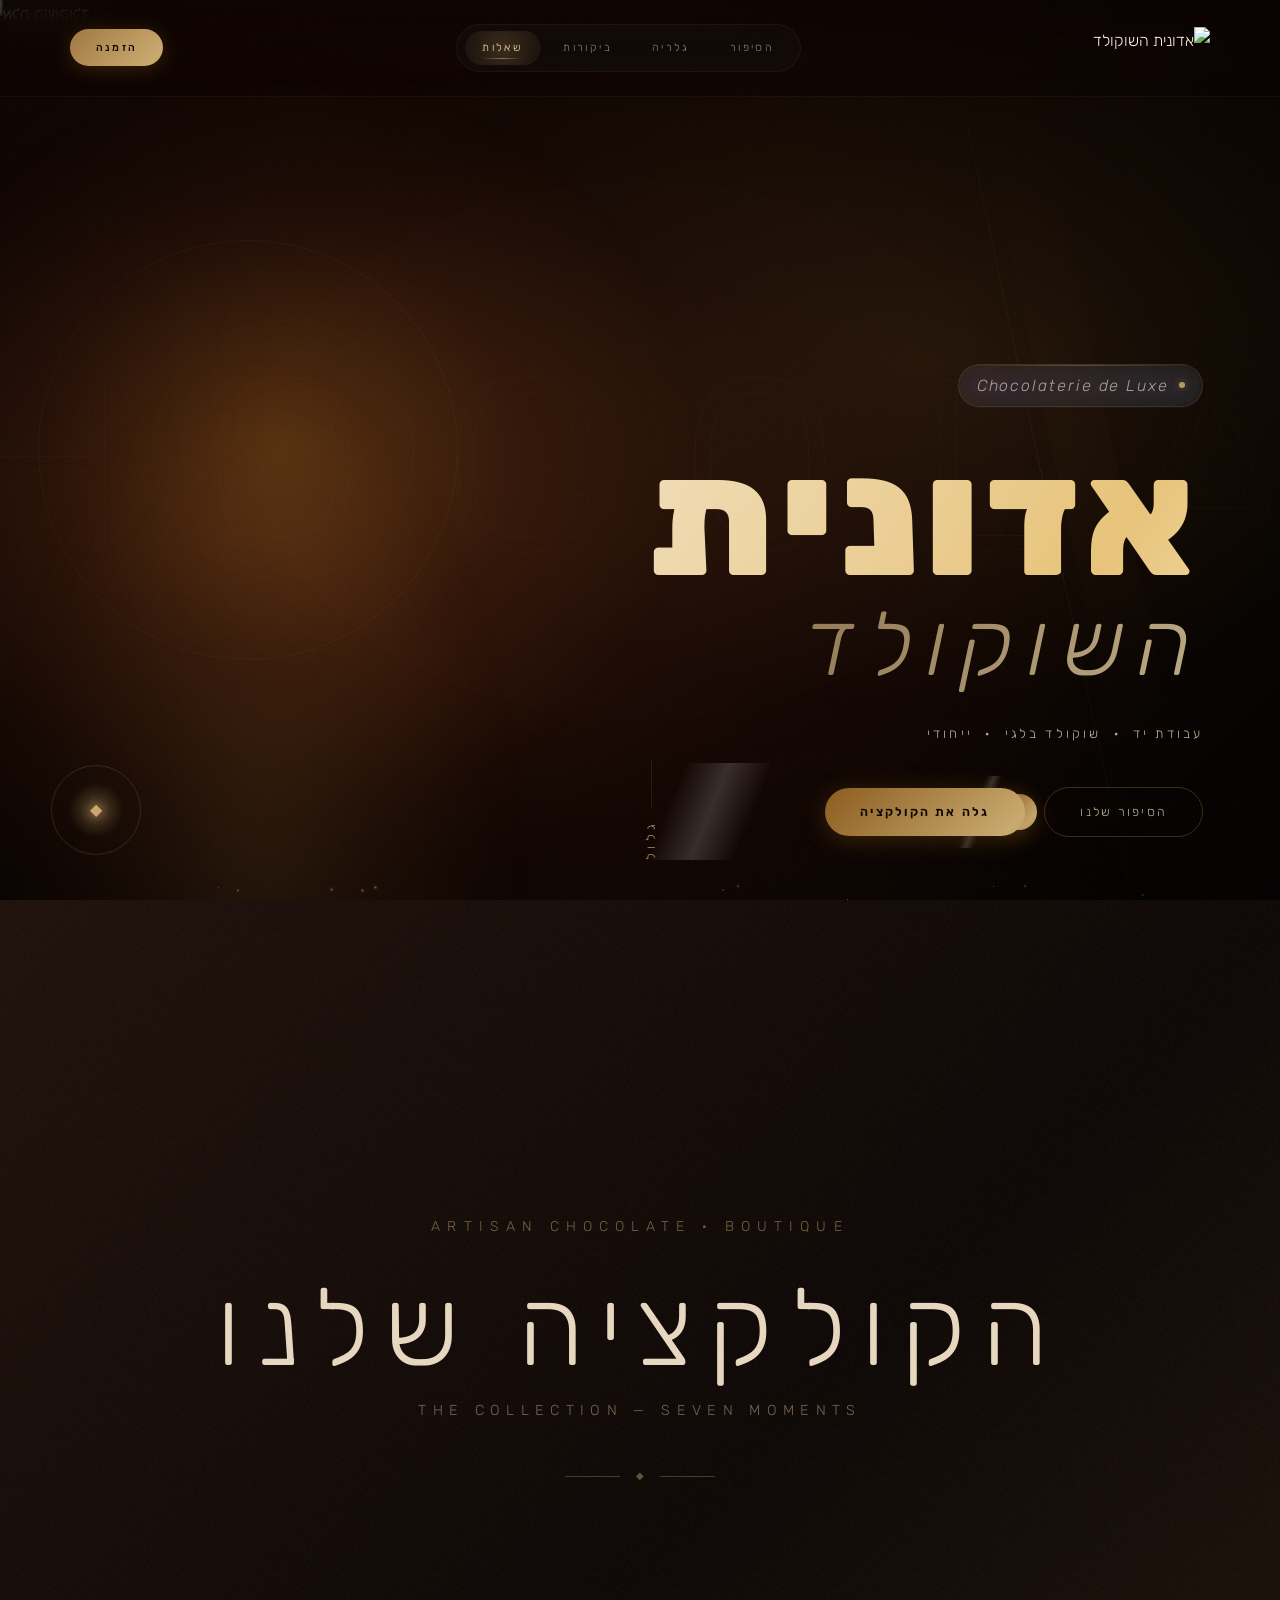
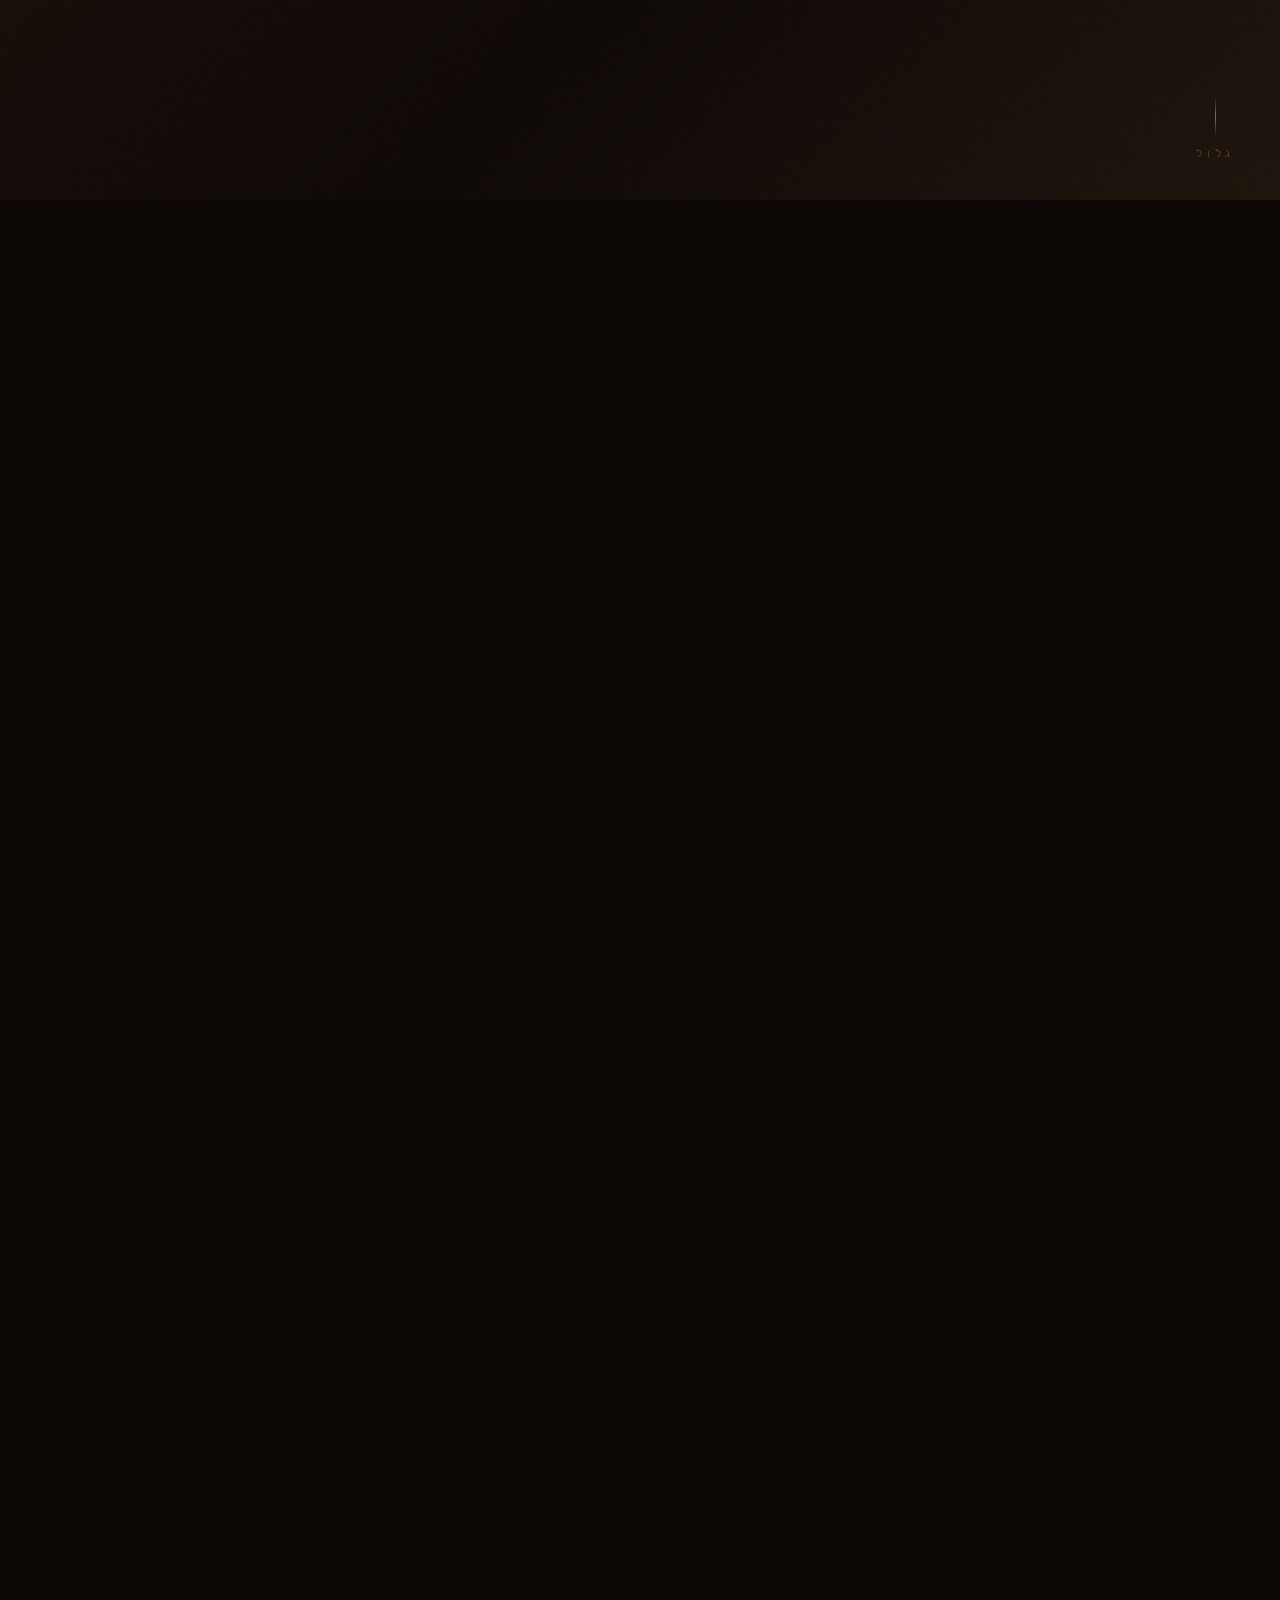
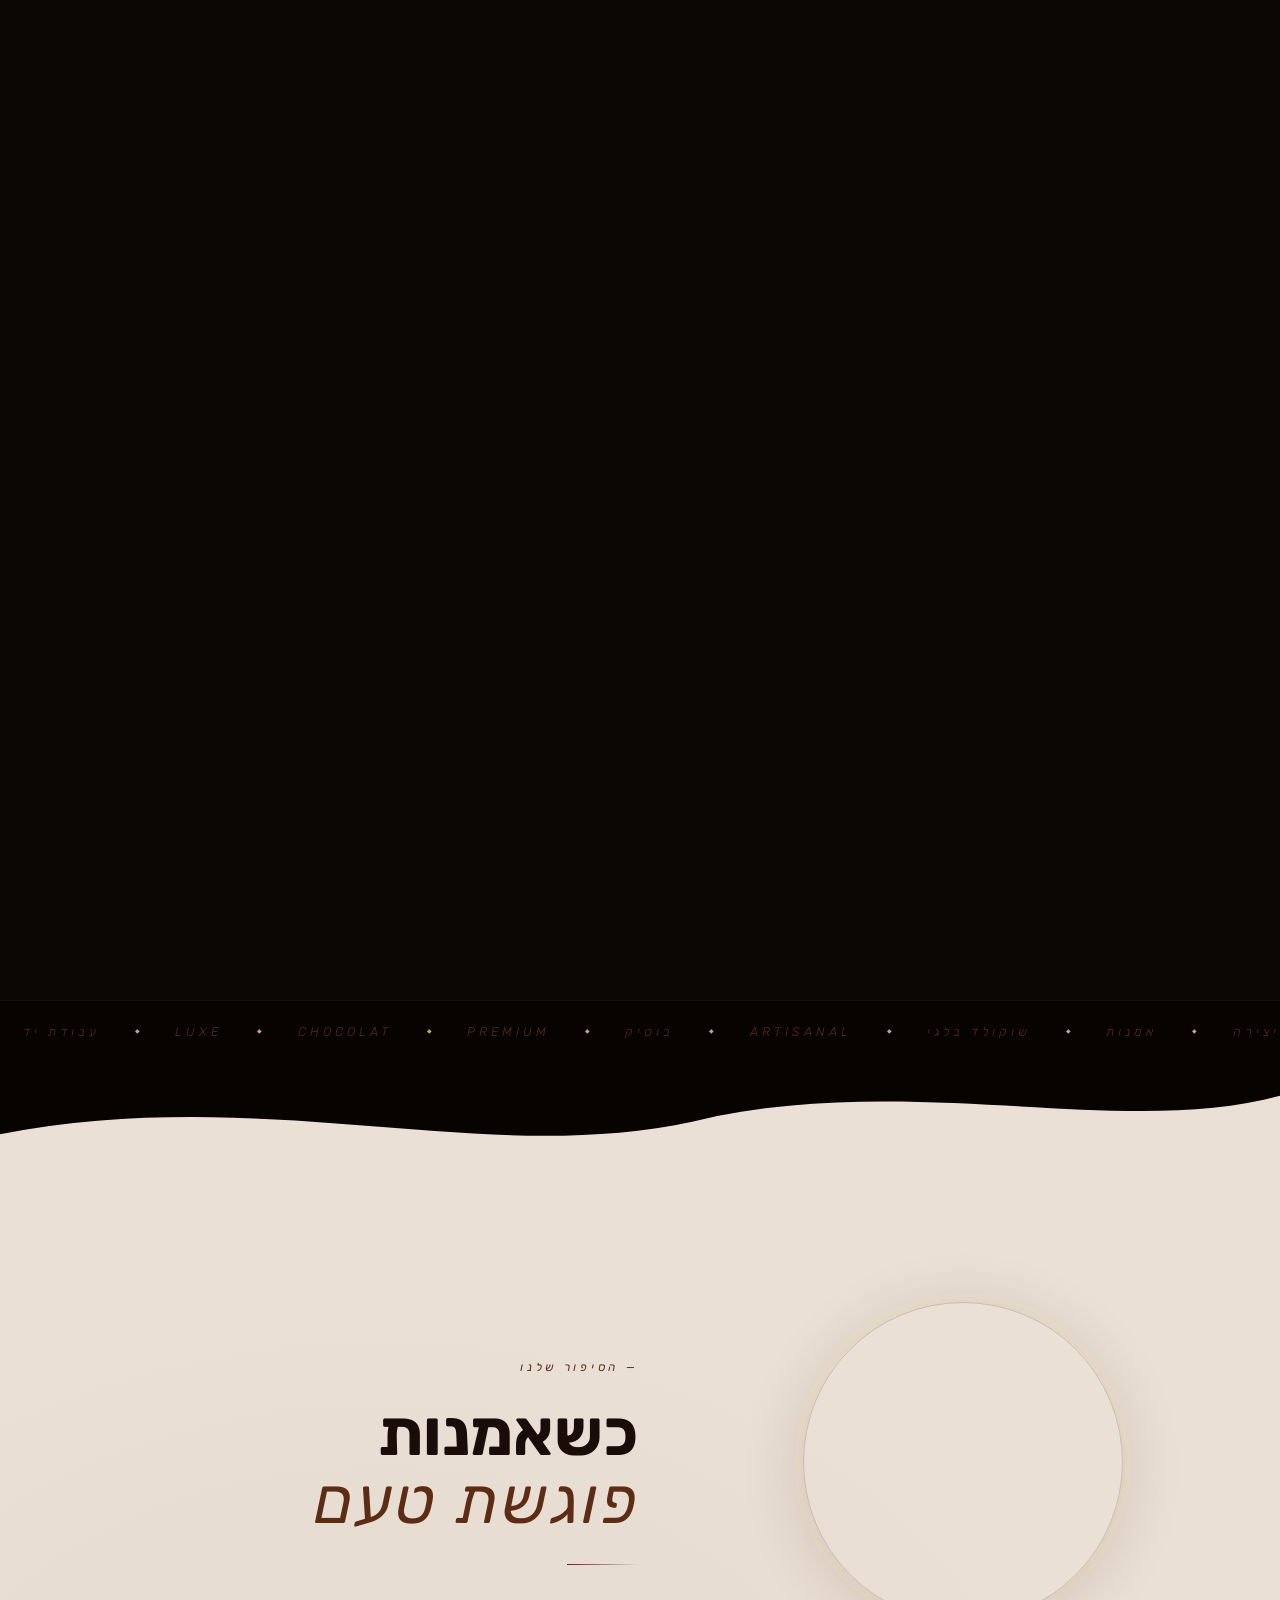
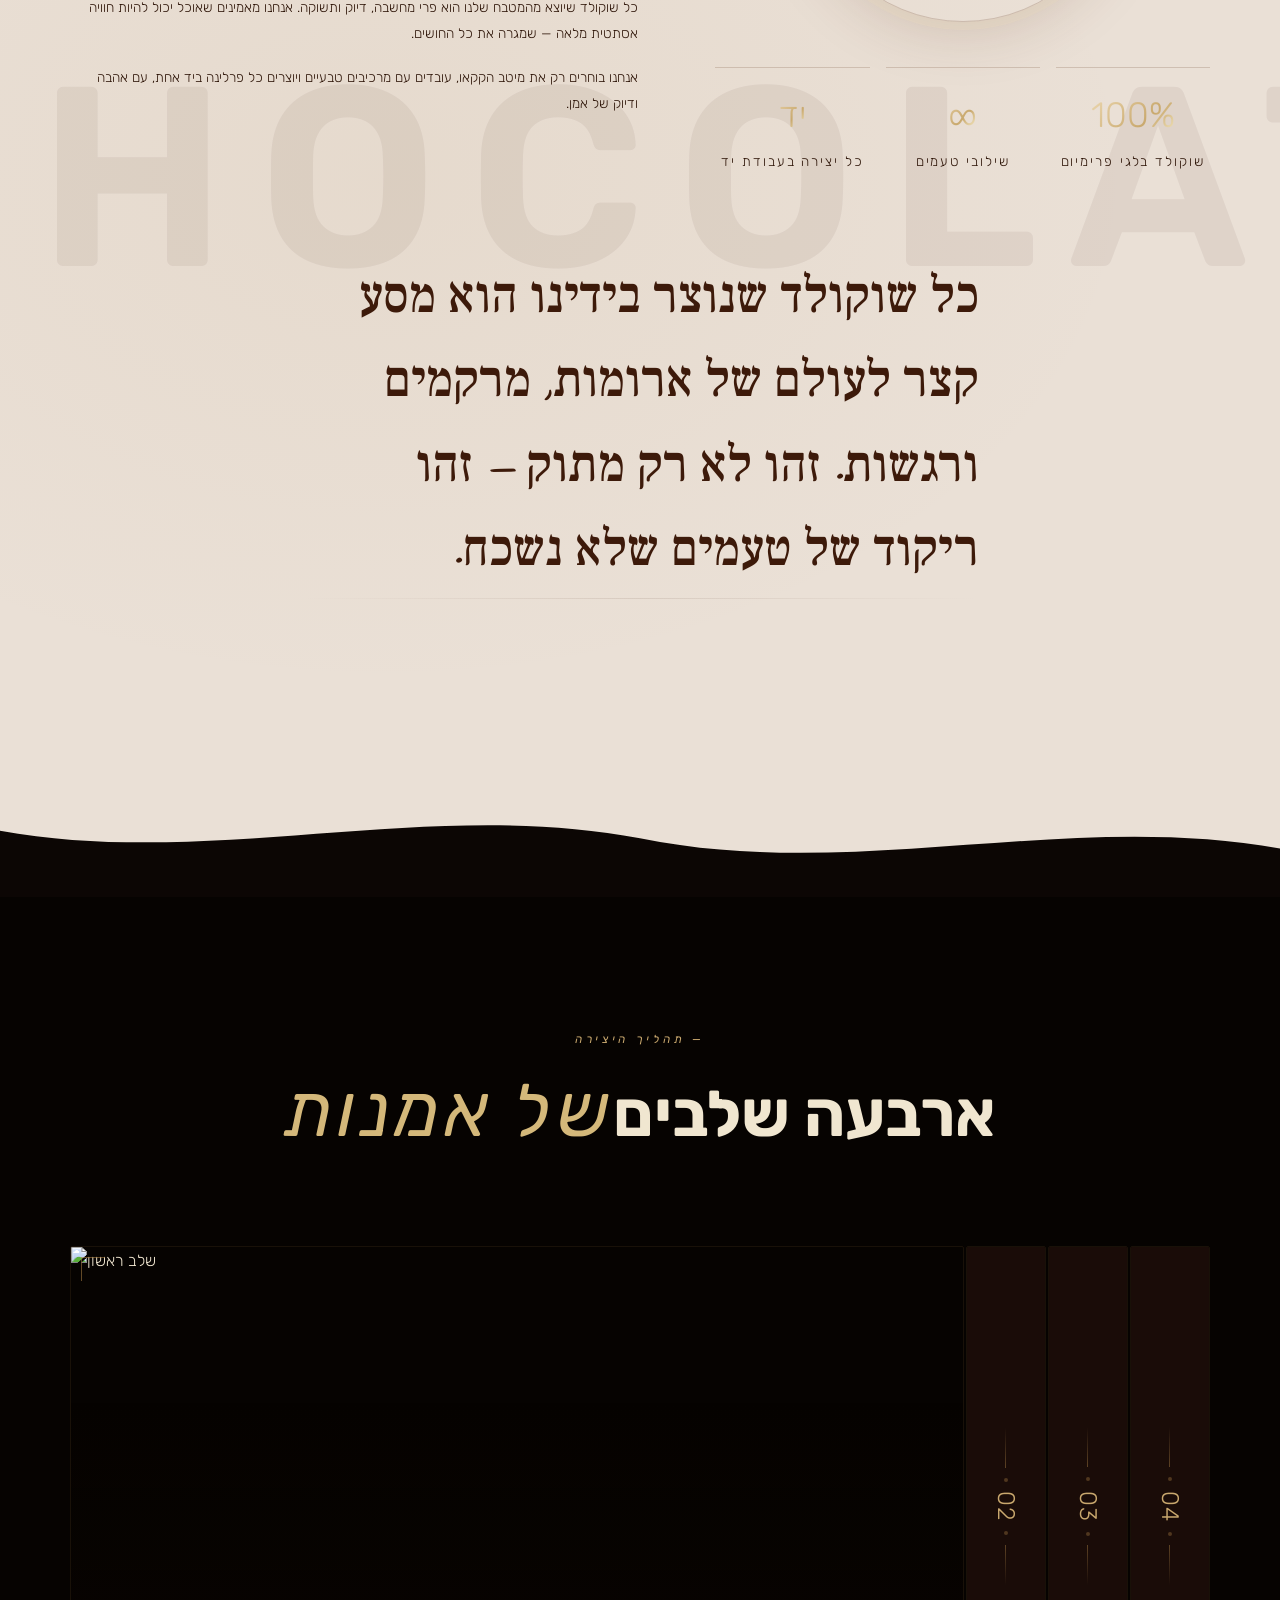
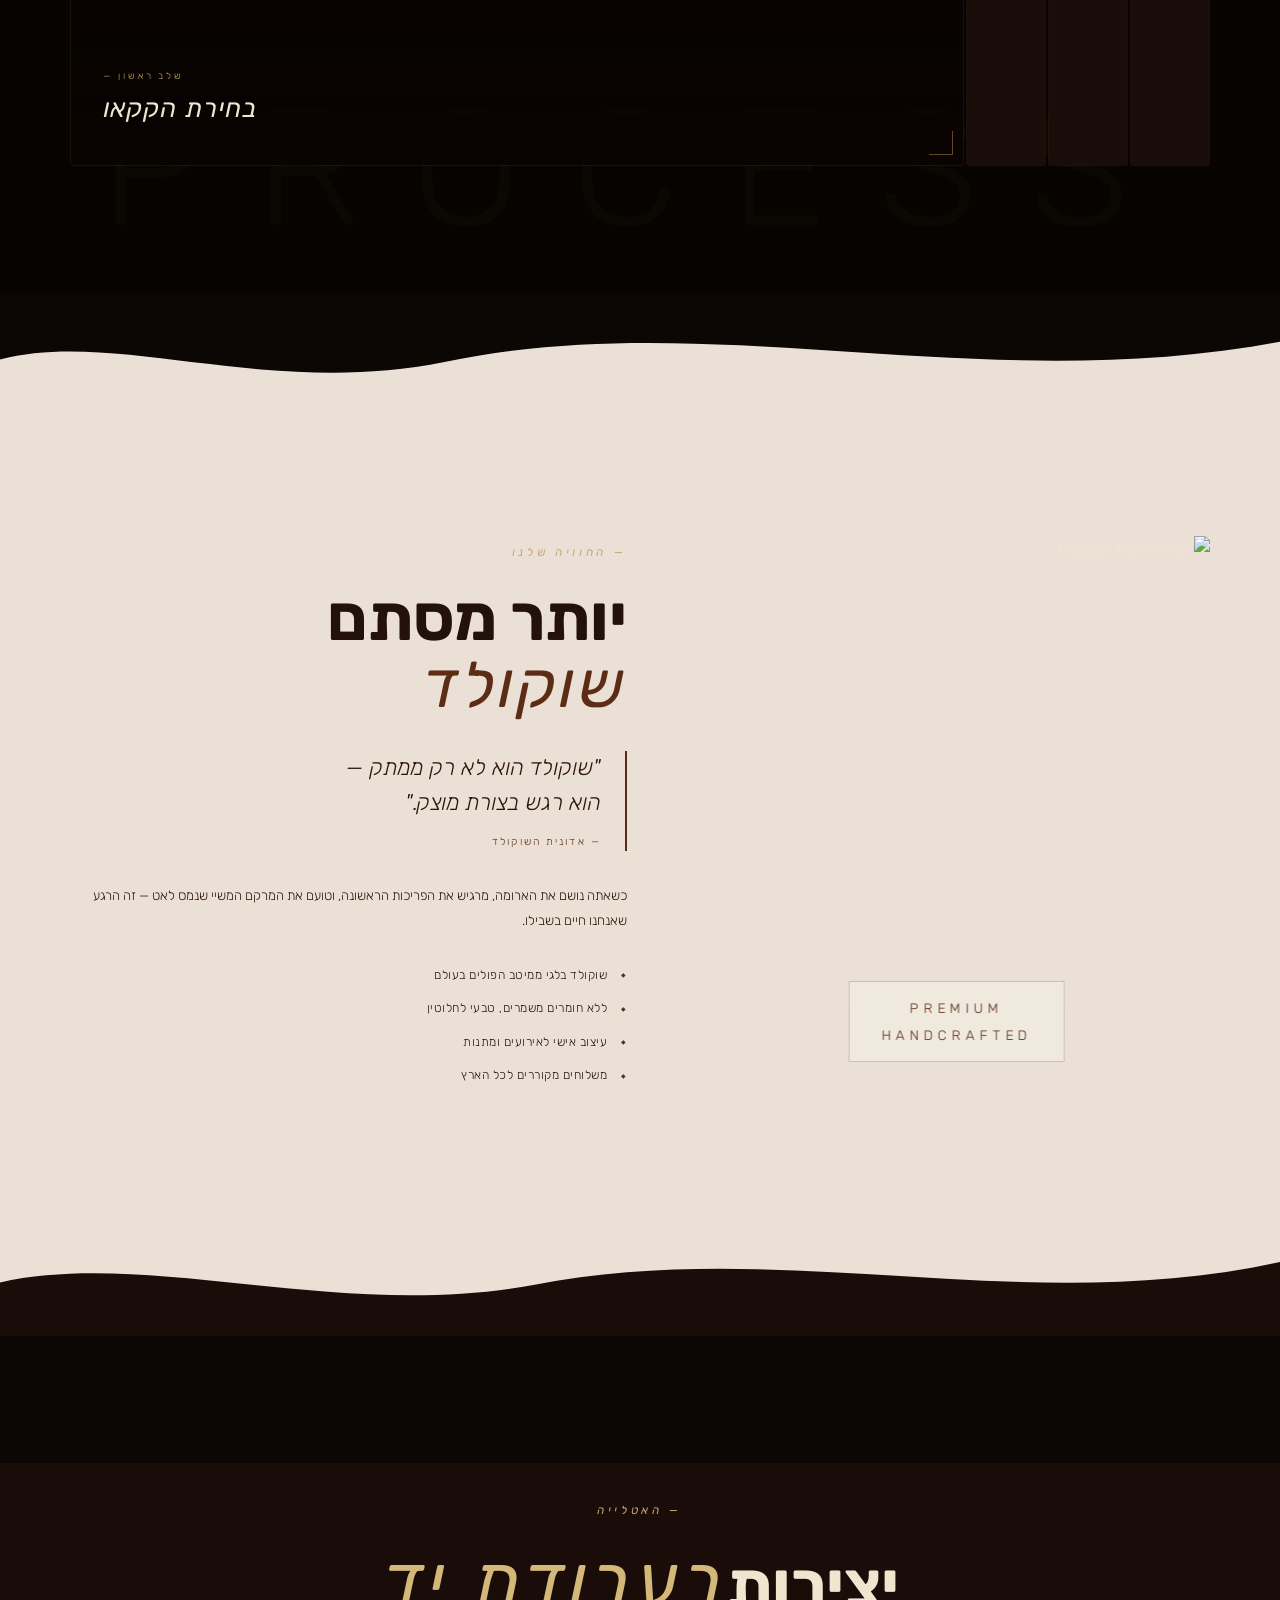
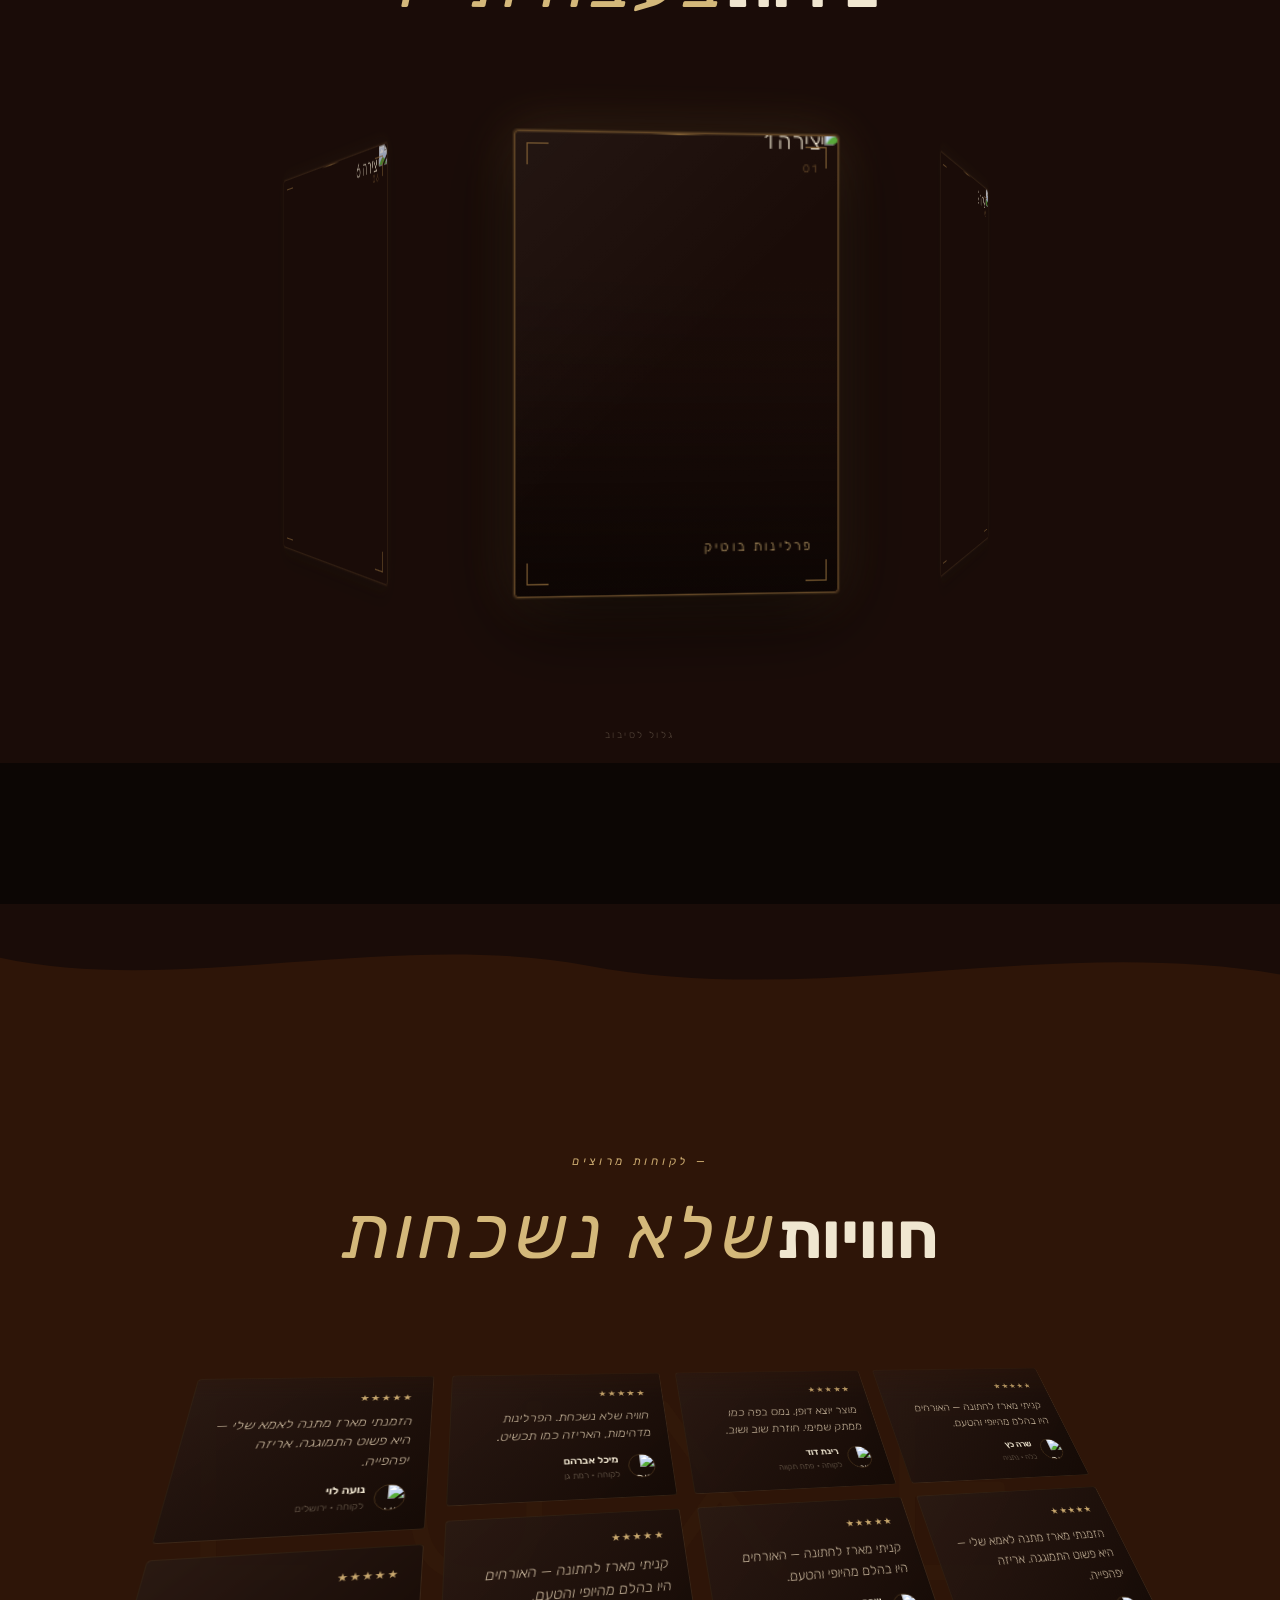
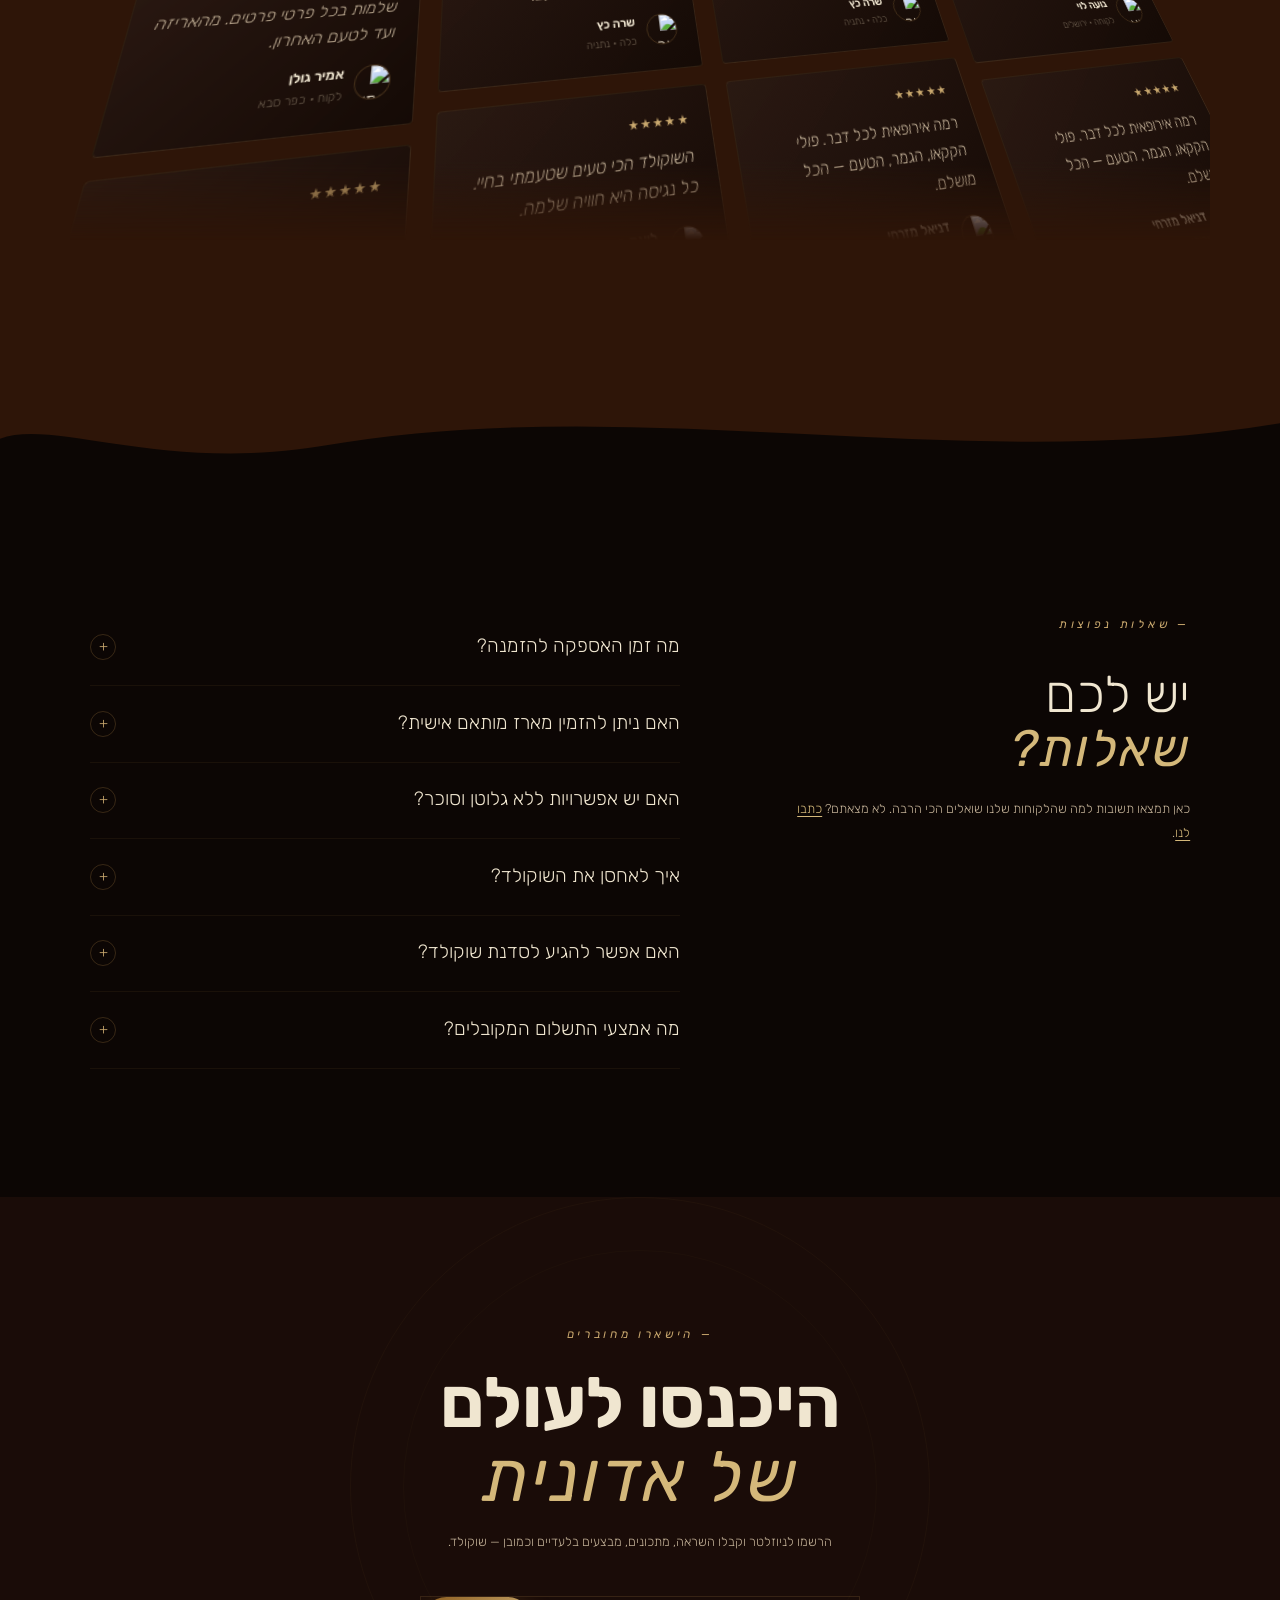
==== index.html @ b4566c06 "Add files via upload" ====
<!DOCTYPE html>
<html lang="he" dir="rtl">
<head>
  <meta charset="UTF-8" />
  <meta name="viewport" content="width=device-width, initial-scale=1.0" />
  <meta name="description" content="אדונית השוקולד — שוקולד בוטיק פרימיום. יצירות שוקולד אמנותיות בעבודת יד." />
  <title>אדונית השוקולד | Chocolaterie de Luxe</title>

  <link rel="preconnect" href="https://fonts.googleapis.com" />
  <link rel="preconnect" href="https://fonts.gstatic.com" crossorigin />
  <link href="https://fonts.googleapis.com/css2?family=Rubik:ital,wght@0,300;0,400;0,500;0,600;0,700;0,800;0,900;1,300;1,400;1,500;1,600;1,700&family=Cormorant+Garamond:ital,wght@0,300;0,400;0,500;0,600;1,300;1,400;1,500;1,600&family=Caveat:wght@400;500;600;700&family=Frank+Ruhl+Libre:wght@300;400;500;700;900&family=Gveret+Levin+AlefAlefAlef&display=swap" rel="stylesheet" />

  <link rel="stylesheet" href="style.css" />
  <style>
    /* ── BEAMS CANVAS ── */
    #beamsCanvas {
      position: absolute; inset: 0; width: 100%; height: 100%;
      pointer-events: none; z-index: 0;
    }

    /* ── INTERACTIVE SELECTOR ── */
    .selector-section {
      background: var(--choc);
      padding: var(--pad-v) 0;
      overflow: hidden;
      position: relative;
    }
    .selector-section::before {
      content: 'COLLECTION';
      position: absolute; top: 50%; left: 50%;
      transform: translate(-50%,-50%);
      font-size: clamp(5rem,12vw,10rem);
      font-family: var(--serif);
      letter-spacing: .25em;
      color: rgba(160,120,64,.04);
      pointer-events: none; white-space: nowrap;
      z-index: 0;
    }
    .selector-header {
      text-align: center;
      margin-bottom: 3rem;
      position: relative; z-index: 1;
    }
    .selector-options {
      display: flex;
      width: 100%;
      max-width: 1200px;
      height: 520px;
      margin: 0 auto;
      overflow: hidden;
      position: relative; z-index: 1;
      border-radius: 2px;
    }
    .sel-option {
      position: relative;
      overflow: hidden;
      cursor: pointer;
      flex: 1 1 0%;
      transition: flex 0.8s cubic-bezier(0.76,0,0.24,1),
                  box-shadow 0.6s ease;
      border: 1px solid rgba(160,120,64,.12);
    }
    .sel-option.active { flex: 5 1 0%; }
    .sel-option-bg {
      position: absolute; inset: -5%;
      background-size: cover;
      background-position: center;
      transition: transform 0.8s cubic-bezier(0.76,0,0.24,1);
    }
    .sel-option:hover .sel-option-bg,
    .sel-option.active .sel-option-bg {
      transform: scale(1.06);
    }
    .sel-gradient {
      position: absolute; inset: 0;
      background: linear-gradient(to top,
        rgba(10,4,2,.95) 0%,
        rgba(10,4,2,.5) 40%,
        transparent 70%);
      transition: opacity 0.6s;
    }
    .sel-label {
      position: absolute; bottom: 0; left: 0; right: 0;
      padding: 1.5rem;
      z-index: 2;
    }
    .sel-num {
      font-size: .65rem;
      letter-spacing: .2em;
      color: var(--gold);
      font-family: var(--serif);
      margin-bottom: .4rem;
      display: block;
    }
    .sel-title {
      font-size: clamp(.9rem,2vw,1.3rem);
      font-family: 'Rubik', sans-serif;
      font-weight: 700;
      color: var(--cream);
      line-height: 1.2;
      transform: translateY(8px);
      opacity: 0;
      transition: transform 0.6s var(--ease-out), opacity 0.6s;
    }
    .sel-option.active .sel-title {
      transform: translateY(0);
      opacity: 1;
    }
    .sel-desc {
      font-size: .78rem;
      color: var(--stone);
      margin-top: .4rem;
      max-width: 280px;
      line-height: 1.5;
      transform: translateY(12px);
      opacity: 0;
      transition: transform 0.6s .1s var(--ease-out), opacity 0.6s .1s;
    }
    .sel-option.active .sel-desc {
      transform: translateY(0);
      opacity: 1;
    }
    .sel-icon {
      width: 36px; height: 36px;
      border-radius: 50%;
      background: rgba(160,120,64,.15);
      border: 1px solid rgba(160,120,64,.4);
      display: flex; align-items: center; justify-content: center;
      margin-bottom: .8rem;
      color: var(--gold);
      font-size: 1rem;
    }

    /* ── GLOW CARDS (spotlight) ── */
    [data-glow-card] {
      position: relative;
      overflow: hidden;
    }
    [data-glow-card]::before {
      content: '';
      position: absolute;
      width: 300px; height: 300px;
      background: radial-gradient(circle, rgba(160,120,64,.18) 0%, transparent 70%);
      border-radius: 50%;
      pointer-events: none;
      transform: translate(-50%,-50%);
      left: var(--gx, -999px);
      top: var(--gy, -999px);
      transition: opacity .3s;
      z-index: 0;
    }

    /* ── MAGIC TEXT — כתב יד ── */
    .magic-text-wrap {
      padding: 4rem var(--pad-h);
      max-width: 820px;
      margin: 0 auto;
      position: relative;
    }
    /* Ruled line underneath — like a notepad */
    .magic-text-wrap::before {
      content: '';
      position: absolute;
      bottom: 3.5rem; left: var(--pad-h); right: var(--pad-h);
      height: 1px;
      background: linear-gradient(to right, transparent, rgba(61,26,10,0.1), transparent);
    }
    .magic-text {
      font-size: clamp(1.9rem, 4.5vw, 3.2rem);
      font-family: 'Caveat', 'Frank Ruhl Libre', cursive;
      font-weight: 500;
      line-height: 1.65;
      color: #3d1a0a;
      direction: rtl;
      display: block;
      position: relative;
    }
    .magic-char {
      display: inline;
      opacity: 0;
      transform-origin: bottom center;
      animation: none;
    }
    .magic-char.written {
      opacity: 1;
    }
    /* The writing pen cursor */
    .magic-pen {
      display: inline-block;
      width: 2px;
      height: 1em;
      background: linear-gradient(to bottom, #8B4513, #c47a2a);
      border-radius: 0 0 2px 2px;
      vertical-align: bottom;
      margin-right: 1px;
      position: relative;
      opacity: 0;
      box-shadow: 0 2px 8px rgba(139,69,19,0.4);
      transition: opacity 0.15s ease;
    }
    .magic-pen.active {
      opacity: 1;
      animation: penPulse 0.6s ease-in-out infinite alternate;
    }
    @keyframes penPulse {
      from { box-shadow: 0 2px 8px rgba(139,69,19,0.4); height: 1em; }
      to   { box-shadow: 0 2px 16px rgba(201,120,42,0.7); height: 1.05em; }
    }
    /* Ink drop effect on each char as it appears */
    @keyframes inkDrop {
      0%   { opacity: 0; transform: scale(0.6) rotate(-2deg); filter: blur(1px); }
      60%  { opacity: 1; transform: scale(1.04) rotate(0.5deg); filter: blur(0px); }
      100% { opacity: 1; transform: scale(1) rotate(0deg); filter: blur(0px); }
    }

    /* ── PHOTO SHOWCASE ── */
    .photos-section {
      padding: var(--pad-v) 0;
      background: var(--dark);
      position: relative;
      overflow: hidden;
    }
    .photos-section::before {
      content: 'ARTISAN';
      position: absolute; bottom: -2rem; right: -2rem;
      font-size: clamp(6rem,15vw,14rem);
      font-family: var(--serif);
      letter-spacing: .2em;
      color: rgba(160,120,64,.03);
      pointer-events: none;
      line-height: 1;
    }
    .photos-header {
      margin-bottom: 3rem;
    }
    .photos-grid {
      display: grid;
      grid-template-columns: repeat(12, 1fr);
      grid-template-rows: auto;
      gap: 10px;
      padding: 0 var(--pad-h);
    }
    .photo-item {
      overflow: hidden;
      position: relative;
      border-radius: 2px;
    }
    .photo-item img {
      width: 100%; height: 100%;
      object-fit: cover;
      display: block;
      transition: transform .8s cubic-bezier(0.76,0,0.24,1);
    }
    .photo-item:hover img { transform: scale(1.06); }
    .photo-item .photo-overlay {
      position: absolute; inset: 0;
      background: linear-gradient(to top, rgba(10,4,2,.7) 0%, transparent 60%);
      opacity: 0;
      transition: opacity .4s;
      display: flex; align-items: flex-end;
      padding: 1rem 1.2rem;
    }
    .photo-item:hover .photo-overlay { opacity: 1; }
    .photo-overlay span {
      font-size: .7rem;
      letter-spacing: .15em;
      color: var(--gold-pale);
      font-family: var(--serif);
      text-transform: uppercase;
    }
    /* Grid layout — 8 photos */
    .pi-1 { grid-column: 1/5; grid-row: 1/3; aspect-ratio: 3/4; }
    .pi-2 { grid-column: 5/9; grid-row: 1/2; aspect-ratio: 4/3; }
    .pi-3 { grid-column: 9/13; grid-row: 1/3; aspect-ratio: 4/5; }
    .pi-4 { grid-column: 5/9; grid-row: 2/3; aspect-ratio: 4/3; }
    .pi-5 { grid-column: 1/4; grid-row: 3/4; aspect-ratio: 1/1; }
    .pi-6 { grid-column: 4/8; grid-row: 3/4; aspect-ratio: 4/3; }
    .pi-7 { grid-column: 8/10; grid-row: 3/4; aspect-ratio: 4/5; }
    .pi-8 { grid-column: 10/13; grid-row: 3/4; aspect-ratio: 4/3; }

    /* ── 3D MARQUEE REVIEWS ── */
    .reviews-3d-section {
      background: var(--ink);
      padding: var(--pad-v) var(--pad-h);
      overflow: hidden;
      position: relative;
    }
    .reviews-3d-section::before {
      content: 'LUXE';
      position: absolute; inset: 0;
      display: flex; align-items: center; justify-content: center;
      font-size: clamp(8rem,20vw,18rem);
      font-family: var(--serif);
      color: rgba(160,120,64,.03);
      letter-spacing: .3em;
      pointer-events: none;
    }
    .reviews-3d-inner {
      position: relative; z-index: 1;
    }
    .marquee-3d-stage {
      perspective: 400px;
      overflow: hidden;
      height: 520px;
      mask-image: linear-gradient(to bottom, transparent 0%, black 15%, black 85%, transparent 100%);
      -webkit-mask-image: linear-gradient(to bottom, transparent 0%, black 15%, black 85%, transparent 100%);
      position: relative;
    }
    .marquee-3d-transform {
      display: flex;
      gap: 1.2rem;
      transform: rotateX(18deg) rotateY(5deg) rotateZ(-6deg);
      transform-origin: center center;
      height: 100%;
      align-items: flex-start;
    }
    .marquee-col {
      display: flex;
      flex-direction: column;
      gap: 1rem;
      flex-shrink: 0;
      width: 240px;
    }
    .marquee-col-inner {
      display: flex;
      flex-direction: column;
      gap: 1rem;
      animation: marqueeUp 30s linear infinite;
    }
    .marquee-col:nth-child(2) .marquee-col-inner {
      animation-direction: reverse;
      animation-duration: 35s;
    }
    .marquee-col:nth-child(3) .marquee-col-inner {
      animation-duration: 28s;
    }
    .marquee-col:nth-child(4) .marquee-col-inner {
      animation-direction: reverse;
      animation-duration: 32s;
    }
    @keyframes marqueeUp {
      from { transform: translateY(0); }
      to   { transform: translateY(-50%); }
    }
    .review-mini-card {
      background: linear-gradient(135deg, rgba(42,26,20,.9), rgba(20,10,6,.95));
      border: 1px solid rgba(160,120,64,.15);
      border-radius: 4px;
      padding: 1.2rem;
      flex-shrink: 0;
      backdrop-filter: blur(8px);
    }
    .rmc-stars { color: var(--gold); font-size: .7rem; margin-bottom: .6rem; letter-spacing: .1em; }
    .rmc-text {
      font-size: .78rem;
      color: var(--stone);
      line-height: 1.55;
      margin-bottom: .8rem;
      font-family: var(--sans);
    }
    .rmc-author {
      display: flex; align-items: center; gap: .6rem;
    }
    .rmc-avatar {
      width: 30px; height: 30px;
      border-radius: 50%;
      object-fit: cover;
      border: 1px solid rgba(160,120,64,.3);
    }
    .rmc-name {
      font-size: .72rem;
      color: var(--cream);
      font-family: var(--sans);
      font-weight: 600;
      display: block;
    }
    .rmc-role {
      font-size: .62rem;
      color: rgba(196,178,152,.5);
      display: block;
    }

    /* ── LUXURY ORNAMENTAL DIVIDERS ── */
    .grad-divider {
      display: flex;
      align-items: center;
      justify-content: center;
      padding: 2.5rem var(--pad-h);
      position: relative;
      overflow: hidden;
    }
    .grad-divider::before,
    .grad-divider::after {
      content: '';
      flex: 1;
      height: 1px;
      background: linear-gradient(to right, transparent, rgba(160,120,64,.25));
    }
    .grad-divider::after {
      background: linear-gradient(to left, transparent, rgba(160,120,64,.25));
    }
    .grad-divider-inner {
      display: flex;
      align-items: center;
      gap: 1rem;
      padding: 0 1.5rem;
      position: relative;
    }
    .grad-divider-inner::before,
    .grad-divider-inner::after {
      content: '';
      width: 24px;
      height: 1px;
      background: rgba(160,120,64,.4);
    }
    .grad-divider-gem {
      width: 7px;
      height: 7px;
      background: var(--gold);
      transform: rotate(45deg);
      opacity: .6;
      position: relative;
    }
    .grad-divider-gem::before,
    .grad-divider-gem::after {
      content: '';
      position: absolute;
      width: 3px;
      height: 3px;
      background: rgba(160,120,64,.3);
      transform: rotate(0deg);
      top: 50%; left: 50%;
      margin: -1.5px;
    }
    .grad-divider-gem::before { transform: translate(-12px,-50%) rotate(45deg); }
    .grad-divider-gem::after  { transform: translate(8px,-50%) rotate(45deg); }

    /* ── 3D CIRCULAR GALLERY ── */
    .circ-gallery-section {
      background: var(--choc);
      position: relative;
      z-index: 1;
      /* NO overflow:hidden — it clips 3D cards */
    }
    .circ-gallery-section::before {
      content: 'ATELIER';
      position: absolute; top: 50%; left: 50%;
      transform: translate(-50%,-50%);
      font-size: clamp(6rem,14vw,12rem);
      font-family: var(--serif);
      letter-spacing: .3em;
      color: rgba(160,120,64,.04);
      pointer-events: none;
      white-space: nowrap;
      z-index: 0;
    }
    .circ-gallery-sticky {
      position: sticky;
      top: 0;
      height: 100vh;
      background: var(--choc);
      display: flex;
      flex-direction: column;
      align-items: center;
      justify-content: center;
      /* NO overflow:hidden — it clips 3D cards */
    }
    .circ-gallery-header {
      text-align: center;
      position: relative;
      z-index: 10;
      margin-bottom: 0;
      pointer-events: none;
    }
    .circ-gallery-header .section-label {
      justify-content: center;
    }
    .circ-stage-wrap {
      width: 100%;
      flex: 1;
      display: flex;
      align-items: center;
      justify-content: center;
      position: relative;
    }
    /* Perspective lives on this wrapper — NOT on the element with transform-style */
    .circ-stage {
      width: 100%;
      height: 480px;
      position: relative;
      perspective: 1200px;
      perspective-origin: 50% 50%;
    }
    /* Rotor is the 3D space — it must NOT have overflow:hidden or filter */
    .circ-rotor {
      position: absolute;
      inset: 0;
      transform-style: preserve-3d;
      will-change: transform;
    }
    /* Cards: no overflow:hidden (breaks 3D), no transform-style needed */
    .circ-card {
      position: absolute;
      width: 240px;
      height: 340px;
      left: 50%;
      top: 50%;
      margin-left: -120px;
      margin-top: -170px;
      border-radius: 3px;
      cursor: pointer;
      backface-visibility: hidden;
      /* box-shadow only, transitions only on box-shadow */
      box-shadow: 0 8px 40px rgba(0,0,0,.5);
      transition: box-shadow .4s ease;
    }
    .circ-card.front {
      box-shadow: 0 16px 60px rgba(0,0,0,.75), 0 0 30px rgba(160,120,64,.15);
    }
    /* Inner wrapper handles overflow:hidden safely (it's a flat 2D child) */
    .circ-card-inner {
      position: absolute;
      inset: 0;
      border-radius: 3px;
      overflow: hidden;
    }
    .circ-card img {
      width: 100%; height: 100%;
      object-fit: cover;
      display: block;
      transition: transform .7s cubic-bezier(0.76,0,0.24,1);
    }
    .circ-card:hover img,
    .circ-card.front img { transform: scale(1.06); }
    .circ-card-overlay {
      position: absolute; inset: 0;
      background: linear-gradient(to top, rgba(10,4,2,.88) 0%, rgba(10,4,2,.2) 45%, transparent 70%);
      opacity: 0;
      transition: opacity .45s ease;
    }
    .circ-card.front .circ-card-overlay,
    .circ-card:hover .circ-card-overlay { opacity: 1; }
    .circ-card-label {
      position: absolute; bottom: 0; left: 0; right: 0;
      padding: 1.4rem 1.1rem;
      transform: translateY(8px);
      opacity: 0;
      transition: transform .45s ease, opacity .45s ease;
      z-index: 2;
    }
    .circ-card.front .circ-card-label,
    .circ-card:hover .circ-card-label {
      transform: translateY(0);
      opacity: 1;
    }
    .circ-card-label span {
      font-size: .62rem;
      letter-spacing: .22em;
      color: var(--gold);
      font-family: var(--serif);
      text-transform: uppercase;
    }
    .circ-gallery-hint {
      text-align: center;
      padding: 1.2rem;
      position: relative;
      z-index: 10;
    }
    .circ-gallery-hint p {
      font-size: .6rem;
      letter-spacing: .25em;
      color: rgba(196,178,152,.35);
      font-family: var(--serif);
      text-transform: uppercase;
    }
    @media (max-width: 768px) {
      .circ-stage { height: 340px; }
      .circ-card  { width: 170px; height: 240px; margin-left: -85px; margin-top: -120px; }
    }

    /* ── ENHANCED CRAFT CARDS ── */
    .craft-step[data-glow-card]::before {
      width: 250px; height: 250px;
    }

    /* ── STEPS ACCORDION ── */
    .steps-section {
      background: var(--ink);
      padding: var(--pad-v) 0;
      position: relative;
      overflow: hidden;
    }
    .steps-section::before {
      content: 'PROCESS';
      position: absolute; bottom: -1rem; left: 50%; transform: translateX(-50%);
      font-size: clamp(5rem,13vw,11rem);
      font-family: var(--serif);
      letter-spacing: .3em;
      color: rgba(160,120,64,.04);
      pointer-events: none;
      white-space: nowrap;
    }
    .steps-header {
      text-align: center;
      padding: 0 var(--pad-h) 3rem;
    }
    .steps-row {
      display: flex;
      height: 520px;
      gap: 2px;
      padding: 0 var(--pad-h);
      direction: ltr;
    }
    .step-panel {
      flex: 0 0 80px;
      min-width: 80px;
      position: relative;
      overflow: hidden;
      cursor: pointer;
      transition: flex .8s cubic-bezier(0.76,0,0.24,1);
      border-radius: 2px;
      border: 1px solid rgba(160,120,64,.12);
    }
    .step-panel.active {
      flex: 1 1 auto;
    }
    /* closed state background */
    .step-panel-bg {
      position: absolute; inset: 0;
      background: var(--choc);
      transition: opacity .6s ease;
    }
    .step-panel.active .step-panel-bg { opacity: 0; }
    /* image */
    .step-panel-img {
      position: absolute; inset: 0;
      width: 100%; height: 100%;
      object-fit: cover;
      object-position: center;
      opacity: 0;
      transition: opacity .7s ease .1s, transform .9s cubic-bezier(0.76,0,0.24,1);
      transform: scale(1.08);
    }
    .step-panel.active .step-panel-img {
      opacity: 1;
      transform: scale(1);
    }
    /* gradient overlay when open */
    .step-panel-grad {
      position: absolute; inset: 0;
      background: linear-gradient(to top, rgba(10,4,2,.85) 0%, rgba(10,4,2,.3) 40%, transparent 70%);
      opacity: 0;
      transition: opacity .5s ease;
    }
    .step-panel.active .step-panel-grad { opacity: 1; }
    /* closed number display */
    .step-num-wrap {
      position: absolute; inset: 0;
      display: flex; flex-direction: column;
      align-items: center; justify-content: center;
      gap: .6rem;
      transition: opacity .4s ease;
    }
    .step-panel.active .step-num-wrap { opacity: 0; pointer-events: none; }
    .step-num-line-top, .step-num-line-bot {
      width: 1px; height: 40px;
      background: linear-gradient(to bottom, transparent, rgba(160,120,64,.5));
      flex-shrink: 0;
    }
    .step-num-line-bot {
      background: linear-gradient(to top, transparent, rgba(160,120,64,.5));
    }
    .step-num {
      font-family: var(--serif);
      font-size: 1.5rem;
      font-weight: 300;
      color: var(--gold);
      letter-spacing: .05em;
      line-height: 1;
      writing-mode: vertical-rl;
      text-orientation: mixed;
    }
    .step-num-dot {
      width: 4px; height: 4px;
      border-radius: 50%;
      background: rgba(160,120,64,.4);
      flex-shrink: 0;
    }
    /* open content */
    .step-open-content {
      position: absolute; bottom: 0; left: 0; right: 0;
      padding: 2rem 2rem 2.5rem;
      transform: translateY(12px);
      opacity: 0;
      transition: opacity .5s ease .2s, transform .5s ease .2s;
      z-index: 2;
    }
    .step-panel.active .step-open-content {
      opacity: 1; transform: translateY(0);
    }
    .step-open-num {
      font-family: var(--serif);
      font-size: .6rem;
      letter-spacing: .3em;
      color: var(--gold);
      text-transform: uppercase;
      margin-bottom: .5rem;
      display: block;
    }
    .step-open-title {
      font-family: var(--serif);
      font-size: 1.25rem;
      color: var(--cream);
      font-weight: 300;
      line-height: 1.3;
    }
    /* gold corner ornament on active */
    .step-panel::after {
      content: '';
      position: absolute; top: 10px; left: 10px;
      width: 24px; height: 24px;
      border-top: 1px solid rgba(160,120,64,.6);
      border-left: 1px solid rgba(160,120,64,.6);
      opacity: 0;
      transition: opacity .5s ease;
      pointer-events: none;
      z-index: 3;
    }
    .step-panel.active::after { opacity: 1; }
    /* second corner */
    .step-panel .step-corner-br {
      position: absolute; bottom: 10px; right: 10px;
      width: 24px; height: 24px;
      border-bottom: 1px solid rgba(160,120,64,.6);
      border-right: 1px solid rgba(160,120,64,.6);
      opacity: 0;
      transition: opacity .5s ease;
      pointer-events: none;
      z-index: 3;
    }
    .step-panel.active .step-corner-br { opacity: 1; }
    @media (max-width: 768px) {
      .steps-row {
        flex-direction: column;
        height: auto;
        gap: 2px;
      }
      .step-panel {
        flex: 0 0 60px;
        min-width: unset;
        min-height: 60px;
      }
      .step-panel.active {
        flex: 0 0 320px;
        min-height: 320px;
      }
      .step-num-wrap { flex-direction: row; }
      .step-num { writing-mode: horizontal-tb; }
      .step-num-line-top, .step-num-line-bot { width: 30px; height: 1px;
        background: linear-gradient(to right, transparent, rgba(160,120,64,.5));
      }
      .step-num-line-bot {
        background: linear-gradient(to left, transparent, rgba(160,120,64,.5));
      }
    }

    /* ── CAROUSEL CARDS — DECORATED ── */
    .circ-card {
      border: 1px solid rgba(160,120,64,.22) !important;
      box-shadow: 0 4px 24px rgba(0,0,0,.45),
                  0 0 0 1px rgba(160,120,64,.08),
                  0 0 18px rgba(160,120,64,.12) !important;
    }
    .circ-card.front {
      border-color: rgba(160,120,64,.55) !important;
      box-shadow: 0 16px 60px rgba(0,0,0,.75),
                  0 0 0 1px rgba(160,120,64,.25),
                  0 0 40px rgba(160,120,64,.28),
                  inset 0 1px 0 rgba(160,120,64,.15) !important;
    }
    /* gold corner ornaments on cards */
    .circ-card-corner {
      position: absolute;
      width: 16px; height: 16px;
      z-index: 3;
      pointer-events: none;
    }
    .circ-card-corner--tl { top: 8px; left: 8px;
      border-top: 1px solid rgba(160,120,64,.7); border-left: 1px solid rgba(160,120,64,.7); }
    .circ-card-corner--tr { top: 8px; right: 8px;
      border-top: 1px solid rgba(160,120,64,.7); border-right: 1px solid rgba(160,120,64,.7); }
    .circ-card-corner--bl { bottom: 8px; left: 8px;
      border-bottom: 1px solid rgba(160,120,64,.7); border-left: 1px solid rgba(160,120,64,.7); }
    .circ-card-corner--br { bottom: 8px; right: 8px;
      border-bottom: 1px solid rgba(160,120,64,.7); border-right: 1px solid rgba(160,120,64,.7); }
    /* decorative top bar */
    .circ-card-deco-bar {
      position: absolute; top: 0; left: 50%; transform: translateX(-50%);
      width: 40px; height: 1px;
      background: linear-gradient(to right, transparent, rgba(160,120,64,.8), transparent);
      z-index: 3;
      pointer-events: none;
    }
    /* Shimmer on front card */
    .circ-card.front .circ-card-inner::after {
      content: '';
      position: absolute; inset: 0;
      background: linear-gradient(135deg, rgba(255,255,255,.04) 0%, transparent 50%);
      z-index: 2;
      pointer-events: none;
    }
    /* card number badge */
    .circ-card-badge {
      position: absolute; top: 18px; right: 14px;
      font-family: var(--serif);
      font-size: .5rem;
      letter-spacing: .25em;
      color: rgba(160,120,64,.7);
      z-index: 4;
      pointer-events: none;
    }

    /* ── 3D FLOATING CHOCOLATE BOX ── */
    .hero-3d-box-wrap {
      position: absolute;
      top: 50%; left: 50%;
      transform: translate(-50%, -50%);
      z-index: 4;
      pointer-events: none;
      opacity: 0;
      animation: box3dAppear 1.4s cubic-bezier(0.22,1,0.36,1) 4.2s forwards;
    }
    @keyframes box3dAppear {
      from { opacity: 0; transform: translate(-50%, -40%) scale(0.85); }
      to   { opacity: 1; transform: translate(-50%, -50%) scale(1); }
    }
    .h3d-scene {
      width: 120px; height: 120px;
      perspective: 600px;
      perspective-origin: 50% 30%;
    }
    .h3d-cube {
      width: 100%; height: 100%;
      position: relative;
      transform-style: preserve-3d;
      animation: cubeRotate 18s ease-in-out infinite;
      will-change: transform;
    }
    @keyframes cubeRotate {
      0%   { transform: rotateX(-18deg) rotateY(0deg) rotateZ(4deg); }
      25%  { transform: rotateX(-22deg) rotateY(90deg) rotateZ(2deg); }
      50%  { transform: rotateX(-18deg) rotateY(180deg) rotateZ(4deg); }
      75%  { transform: rotateX(-22deg) rotateY(270deg) rotateZ(2deg); }
      100% { transform: rotateX(-18deg) rotateY(360deg) rotateZ(4deg); }
    }
    .h3d-face {
      position: absolute;
      width: 120px; height: 120px;
      border: 1px solid rgba(180,138,50,0.35);
    }
    .h3d-face--front  {
      background: linear-gradient(135deg, rgba(42,21,8,0.95) 0%, rgba(28,12,4,0.98) 100%);
      transform: translateZ(60px);
    }
    .h3d-face--back   {
      background: linear-gradient(135deg, rgba(20,8,2,0.98) 0%, rgba(35,16,6,0.95) 100%);
      transform: rotateY(180deg) translateZ(60px);
    }
    .h3d-face--right  {
      background: linear-gradient(135deg, rgba(35,16,6,0.95) 0%, rgba(22,10,3,0.98) 100%);
      transform: rotateY(90deg) translateZ(60px);
    }
    .h3d-face--left   {
      background: linear-gradient(135deg, rgba(22,10,3,0.98) 0%, rgba(38,18,7,0.95) 100%);
      transform: rotateY(-90deg) translateZ(60px);
    }
    .h3d-face--top    {
      background: linear-gradient(160deg, rgba(160,110,40,0.25) 0%, rgba(90,50,15,0.15) 100%);
      transform: rotateX(90deg) translateZ(60px);
      border-color: rgba(201,169,110,0.5);
    }
    .h3d-face--bottom {
      background: rgba(10,4,2,0.95);
      transform: rotateX(-90deg) translateZ(60px);
    }
    /* Gold ornament line on front face */
    .h3d-face--front::before,
    .h3d-face--back::before {
      content: '';
      position: absolute;
      top: 50%; left: 50%;
      transform: translate(-50%, -50%);
      width: 60%; height: 1px;
      background: linear-gradient(to right, transparent, rgba(201,169,110,0.7), transparent);
    }
    .h3d-face--front::after,
    .h3d-face--back::after {
      content: '';
      position: absolute;
      top: 50%; left: 50%;
      transform: translate(-50%, -50%);
      width: 1px; height: 60%;
      background: linear-gradient(to bottom, transparent, rgba(201,169,110,0.5), transparent);
    }
    /* Gold cross corner marks */
    .h3d-face--right::before {
      content: '';
      position: absolute; inset: 12px;
      border: 1px solid rgba(160,120,64,0.2);
    }
    .h3d-face--left::before {
      content: '';
      position: absolute; inset: 12px;
      border: 1px solid rgba(160,120,64,0.2);
    }
    /* Drop shadow underneath */
    .h3d-shadow {
      position: absolute;
      bottom: -50px; left: 50%;
      transform: translateX(-50%);
      width: 90px; height: 20px;
      background: radial-gradient(ellipse, rgba(0,0,0,0.5) 0%, transparent 70%);
      animation: shadowPulse 18s ease-in-out infinite;
    }
    @keyframes shadowPulse {
      0%,100% { transform: translateX(-50%) scaleX(1); opacity: 0.5; }
      50%      { transform: translateX(-50%) scaleX(0.7); opacity: 0.3; }
    }
    /* Floating orbit rings */
    .h3d-ring {
      position: absolute;
      top: 50%; left: 50%;
      border-radius: 50%;
      border: 1px solid rgba(160,120,64,0.12);
      transform: translate(-50%,-50%);
      pointer-events: none;
    }
    .h3d-ring--1 {
      width: 200px; height: 200px;
      animation: ringOrbit 12s linear infinite;
    }
    .h3d-ring--2 {
      width: 280px; height: 280px;
      border-color: rgba(160,120,64,0.06);
      animation: ringOrbit 20s linear infinite reverse;
    }
    @keyframes ringOrbit {
      from { transform: translate(-50%,-50%) rotate(0deg) rotateX(70deg); }
      to   { transform: translate(-50%,-50%) rotate(360deg) rotateX(70deg); }
    }
    @media (max-width: 768px) {
      .hero-3d-box-wrap { display: none; }
    }

    /* ── HERO PHOTO BG ── */
    .hero-photo-bg {
      position: absolute; inset: 0;
      background-image: url('photos/phtot-2026-03-30-13-43-24.jpg');
      background-size: cover;
      background-position: center;
      opacity: .12;
      z-index: 0;
    }

    /* ── HERO MESH GRADIENT (layer 1 — solid blobs) ── */
    .hero-mesh-gradient {
      position: absolute; inset: 0;
      z-index: 0;
      pointer-events: none;
      overflow: hidden;
    }
    .hero-mesh-gradient::before {
      content: '';
      position: absolute; inset: 0;
      background:
        radial-gradient(ellipse at 15% 85%, rgba(160,100,40,.32) 0%, transparent 48%),
        radial-gradient(ellipse at 75% 15%, rgba(80,35,12,.38) 0%, transparent 42%),
        radial-gradient(ellipse at 50% 50%, rgba(42,20,8,.38) 0%, transparent 58%),
        radial-gradient(ellipse at 88% 72%, rgba(100,55,18,.22) 0%, transparent 38%),
        radial-gradient(ellipse at 30% 30%, rgba(190,130,40,.14) 0%, transparent 35%);
      animation: meshShift 14s ease-in-out infinite alternate;
    }
    /* layer 2 — wireframe dot grid (replicates wireframe MeshGradient) */
    .hero-mesh-gradient::after {
      content: '';
      position: absolute; inset: 0;
      background-image:
        radial-gradient(circle, rgba(201,169,110,.18) 1px, transparent 1px),
        radial-gradient(ellipse at 35% 25%, rgba(190,140,55,.1) 0%, transparent 40%),
        radial-gradient(ellipse at 80% 85%, rgba(140,80,25,.15) 0%, transparent 40%);
      background-size: 36px 36px, 100% 100%, 100% 100%;
      animation: meshShift2 18s ease-in-out infinite alternate;
      opacity: .55;
    }
    @keyframes meshShift {
      0%   { transform: scale(1) translate(0,0); }
      50%  { transform: scale(1.04) translate(-1.5%,1%); }
      100% { transform: scale(1.02) translate(1%,-0.5%); }
    }
    @keyframes meshShift2 {
      0%   { transform: scale(1) translate(0,0); opacity: .45; }
      100% { transform: scale(1.07) translate(2%,1.5%); opacity: .65; }
    }

    /* ── HERO CONTENT (bottom-RIGHT) ── */
    .hero-content-v2 {
      position: absolute;
      bottom: clamp(2.5rem, 6vh, 5rem);
      right: clamp(2rem, 5vw, 5rem);
      z-index: 10;
      max-width: 560px;
      display: flex;
      flex-direction: column;
      align-items: flex-start;
    }

    /* Glass pill badge */
    .hero-glass-pill {
      display: inline-flex;
      align-items: center;
      gap: .6rem;
      padding: .45rem 1.1rem;
      background: rgba(255,255,255,.04);
      backdrop-filter: blur(12px);
      -webkit-backdrop-filter: blur(12px);
      border: 1px solid rgba(160,120,64,.22);
      border-radius: 100px;
      margin-bottom: 1.8rem;
      position: relative;
      overflow: hidden;
      opacity: 0;
      animation: heroShowFallback 0s 4s forwards;
    }
    .hero-glass-pill::before {
      content: '';
      position: absolute;
      top: 0; left: 0; right: 0;
      height: 1px;
      background: linear-gradient(to right, transparent, rgba(201,169,110,.35), transparent);
    }
    .hgp-dot {
      width: 6px; height: 6px;
      border-radius: 50%;
      background: var(--gold);
      box-shadow: 0 0 8px rgba(160,120,64,.7);
      animation: dotPulse 2.5s ease-in-out infinite;
    }
    @keyframes dotPulse {
      0%, 100% { box-shadow: 0 0 8px rgba(160,120,64,.7); }
      50%       { box-shadow: 0 0 16px rgba(201,169,110,1); }
    }
    .hgp-text {
      font-family: 'Rubik', sans-serif;
      font-style: italic;
      font-size: .88rem;
      letter-spacing: .18em;
      color: rgba(240,225,195,.75);
    }

    /* Brand title — CSS-only reveal, no JS dependency */
    .hero-title-v2 {
      margin-bottom: 1.2rem;
      animation: heroTitleEnter 1.6s cubic-bezier(0.22,1,0.36,1) 3.2s both;
    }
    @keyframes heroTitleEnter {
      from { opacity: 0; filter: blur(10px); transform: translateY(18px); }
      to   { opacity: 1; filter: blur(0px); transform: translateY(0); }
    }
    .htv2-brand {
      display: block;
      font-family: 'Rubik', sans-serif;
      font-weight: 900;
      font-size: clamp(5rem, 13vw, 12rem);
      line-height: 0.92;
      letter-spacing: .04em;
      background: linear-gradient(120deg, #f0ddb8 0%, #e8c47a 30%, #f8eecc 50%, #c9902a 70%, #f0ddb8 100%);
      background-size: 300% auto;
      -webkit-background-clip: text;
      -webkit-text-fill-color: transparent;
      background-clip: text;
      animation: heroTitleEnter 1.6s cubic-bezier(0.22,1,0.36,1) 3.2s both,
                 heroShimmer 5s linear 4.8s infinite;
    }
    .htv2-brand--sub {
      font-weight: 300;
      font-style: italic;
      font-size: clamp(2.8rem, 7vw, 6.5rem);
      line-height: 1.1;
      letter-spacing: .14em;
      background: linear-gradient(120deg, rgba(201,169,110,.6) 0%, rgba(240,220,180,.9) 50%, rgba(201,169,110,.6) 100%);
      background-size: 300% auto;
      -webkit-background-clip: text;
      -webkit-text-fill-color: transparent;
      background-clip: text;
      animation: heroTitleEnter 1.6s cubic-bezier(0.22,1,0.36,1) 3.4s both,
                 heroShimmer 5s linear 5.2s infinite;
    }
    @keyframes heroShimmer {
      0%   { background-position: 200% center; }
      100% { background-position: -100% center; }
    }

    /* Subtitle under title */
    .hero-sub-v2 {
      font-family: var(--sans);
      font-size: .82rem;
      font-weight: 300;
      letter-spacing: .2em;
      color: var(--stone);
      margin-bottom: 2.2rem;
      opacity: 0;
      animation: heroShowFallback 0s 4s forwards;
    }

    /* Pill buttons */
    .hero-actions-v2 {
      display: flex;
      align-items: center;
      gap: 1.2rem;
      flex-wrap: wrap;
      opacity: 0;
      animation: heroShowFallback 0s 4s forwards;
    }
    .btn-choc-outline {
      padding: .85rem 2.2rem;
      border-radius: 100px;
      background: transparent;
      border: 1px solid rgba(160,120,64,.35);
      color: rgba(240,225,195,.8);
      font-family: var(--sans);
      font-size: .78rem;
      font-weight: 300;
      letter-spacing: .18em;
      text-decoration: none;
      backdrop-filter: blur(8px);
      -webkit-backdrop-filter: blur(8px);
      transition: border-color .35s, color .35s, background .35s, box-shadow .35s;
      cursor: pointer;
      white-space: nowrap;
    }
    .btn-choc-outline:hover {
      border-color: rgba(201,169,110,.7);
      color: var(--gold-light);
      background: rgba(160,120,64,.08);
      box-shadow: 0 0 20px rgba(160,120,64,.15);
    }
    .btn-choc-filled {
      padding: .85rem 2.2rem;
      border-radius: 100px;
      background: linear-gradient(135deg, #8B5C1E 0%, #C9A96E 50%, #8B5C1E 100%);
      background-size: 200% auto;
      border: none;
      color: #0e0602;
      font-family: var(--sans);
      font-size: .78rem;
      font-weight: 600;
      letter-spacing: .18em;
      text-decoration: none;
      transition: background-position .5s, box-shadow .35s, transform .25s;
      cursor: pointer;
      white-space: nowrap;
      box-shadow: 0 4px 24px rgba(160,100,30,.3);
    }
    .btn-choc-filled:hover {
      background-position: right center;
      box-shadow: 0 6px 32px rgba(160,100,30,.5);
      transform: translateY(-1px);
    }

    /* Gooey button group (from 10.txt) */
    .hero-gooey-btn-wrap {
      position: relative;
      display: flex;
      align-items: center;
    }
    /* Arrow button — hidden behind the main button, slides out on hover */
    .btn-choc-filled--arrow {
      position: absolute;
      right: 0;
      width: 36px;
      height: 36px;
      padding: 0;
      display: flex;
      align-items: center;
      justify-content: center;
      border-radius: 100px;
      transform: translateX(12px);
      transition: transform .4s cubic-bezier(0.34,1.56,0.64,1), box-shadow .3s;
      z-index: 0;
    }
    .hero-gooey-btn-wrap:hover .btn-choc-filled--arrow {
      transform: translateX(80px);
    }
    /* Main filled button stays on top */
    .hero-gooey-btn-wrap .btn-choc-filled:not(.btn-choc-filled--arrow) {
      position: relative;
      z-index: 1;
    }

    /* ── ROTATING TEXT CIRCLE (bottom-LEFT, opposite the content) ── */
    .hero-orbit {
      position: absolute;
      bottom: clamp(2rem, 5vh, 4rem);
      left: clamp(2rem, 4vw, 4rem);
      z-index: 10;
      width: 90px; height: 90px;
      display: flex; align-items: center; justify-content: center;
      opacity: 0;
      animation: heroShowFallback 0s 4.5s forwards;
    }
    .hero-orbit-glow {
      position: absolute;
      width: 56px; height: 56px;
      border-radius: 50%;
      background: radial-gradient(circle, rgba(201,169,110,.35) 0%, transparent 70%);
      animation: orbitGlowPulse 3s ease-in-out infinite;
    }
    @keyframes orbitGlowPulse {
      0%, 100% { transform: scale(1); opacity: .6; }
      50%       { transform: scale(1.25); opacity: 1; }
    }
    .hero-orbit-ring {
      position: absolute; inset: 0;
      border-radius: 50%;
      border: 1px solid rgba(160,120,64,.25);
    }
    .hero-orbit-svg {
      position: absolute; inset: -5px;
      animation: orbitSpin 20s linear infinite;
    }
    @keyframes orbitSpin {
      from { transform: rotate(0deg); }
      to   { transform: rotate(360deg); }
    }
    .hero-orbit-svg text {
      font-size: 8.5px;
      fill: rgba(201,169,110,.6);
      font-family: 'Rubik', sans-serif;
      letter-spacing: .5px;
    }
    .hero-orbit-diamond {
      position: relative; z-index: 2;
      font-size: 1rem;
      color: var(--gold);
      text-shadow: 0 0 12px rgba(201,169,110,.8);
    }

    @media (max-width: 768px) {

      /* ── WOMAN: anchored to left edge, cinematic ── */
      .hero-goddess-wrap {
        left: 0 !important;
        right: auto !important;
        transform: none !important;
        width: 100% !important;
        max-width: 480px !important;
        height: 58% !important;
        bottom: 0 !important;
        top: auto !important;
        opacity: 1 !important;
        z-index: 2 !important;
      }
      .hero-goddess-wrap .hero-goddess {
        object-fit: contain !important;
        object-position: left bottom !important;
        width: 100% !important;
        height: 100% !important;
        filter: brightness(0.92) contrast(1.05) saturate(0.85) !important;
      }

      /* ── OVERLAY: dark top for text, fade to transparent at bottom ── */
      #hero::after {
        content: '' !important;
        position: absolute !important;
        inset: 0 !important;
        background:
          linear-gradient(to bottom,
            rgba(10,4,2,0.85) 0%,
            rgba(10,4,2,0.70) 30%,
            rgba(10,4,2,0.25) 48%,
            rgba(10,4,2,0.05) 62%,
            transparent 100%
          ) !important;
        pointer-events: none !important;
        z-index: 3 !important;
      }

      /* ── CONTENT: centered, upper ~40% of screen ── */
      .hero-content-v2 {
        position: absolute !important;
        left: 50% !important;
        right: auto !important;
        top: 12% !important;
        bottom: auto !important;
        transform: translateX(-50%) !important;
        width: 88% !important;
        max-width: 380px !important;
        align-items: center !important;
        display: flex !important;
        flex-direction: column !important;
        gap: 0.7rem !important;
        text-align: center !important;
        z-index: 10 !important;
      }

      /* ── TITLE: large, centered, dramatic ── */
      .hero-title-v2 {
        margin-bottom: 0 !important;
        position: relative !important;
        text-align: center !important;
        display: flex !important;
        flex-direction: column !important;
        align-items: center !important;
        gap: 0 !important;
      }
      .htv2-brand {
        font-size: clamp(3.4rem, 13vw, 5rem) !important;
        line-height: 0.95 !important;
        text-align: center !important;
        display: block !important;
      }
      .htv2-brand--sub {
        font-size: clamp(2.6rem, 10vw, 3.8rem) !important;
        line-height: 1.0 !important;
        letter-spacing: 0.05em !important;
        text-align: center !important;
        display: block !important;
      }

      /* ── TAGLINE: centered, readable ── */
      .hero-sub-v2 {
        display: block !important;
        font-size: 0.65rem !important;
        letter-spacing: 0.18em !important;
        text-align: center !important;
        margin-bottom: 0.4rem !important;
        opacity: 0.8 !important;
      }

      /* ── GLASS PILL: show on mobile ── */
      .hero-glass-pill {
        display: flex !important;
        margin-bottom: 0.2rem !important;
      }

      /* ── BUTTONS: centered, full-width, proper size ── */
      .hero-actions-v2 {
        display: flex !important;
        flex-direction: column !important;
        align-items: stretch !important;
        gap: 0.7rem !important;
        width: 100% !important;
      }
      .hero-actions-v2 .btn-choc-filled,
      .hero-actions-v2 .btn-choc-outline {
        font-size: 0.72rem !important;
        padding: 0.85rem 1.2rem !important;
        letter-spacing: 0.14em !important;
        text-align: center !important;
        width: 100% !important;
        box-sizing: border-box !important;
      }
      .hero-gooey-btn-wrap {
        filter: none !important;
        width: 100% !important;
      }
      .btn-choc-filled--arrow { display: none !important; }
      .hero-gooey-btn-wrap .btn-choc-filled:not(.btn-choc-filled--arrow) {
        width: 100% !important;
      }

      /* ── HIDE CLUTTER ── */
      .hero-mobile-bottom { display: none !important; }
      .hero-orbit { display: none !important; }
      .hero-scroll { display: none !important; }
      .hero-title-v2::before { display: none !important; }

      /* ── NAV ── */
      .nav-links { display: none !important; }
      .nav-hamburger { display: flex !important; }
    }

    /* ── MOBILE HERO BOTTOM BLOCK ── */
    .hero-mobile-bottom {
      display: none; /* hidden on desktop */
      position: absolute;
      bottom: 3rem;
      left: 1.4rem;
      right: 1.4rem;
      z-index: 10;
      flex-direction: column;
      gap: 1rem;
    }
    .hero-mobile-tagline {
      font-family: 'Rubik', sans-serif;
      font-size: .82rem;
      letter-spacing: .2em;
      color: rgba(201,169,110,.7);
      text-transform: uppercase;
      margin: 0;
    }
    .hero-mobile-actions {
      display: flex;
      gap: .8rem;
      flex-wrap: wrap;
    }

    /* ── EXPERIENCE PHOTO ── */
    .exp-real-img {
      width: 100%; height: 100%;
      object-fit: cover;
      border-radius: 2px;
    }

    /* ── OVERLAY GRADIENT SECTION ── */
    .section-gradient-overlay {
      position: absolute; inset: 0;
      background: radial-gradient(ellipse at 30% 50%,
        rgba(160,120,64,.06) 0%,
        transparent 60%);
      pointer-events: none;
      z-index: 0;
    }

    /* ── MOBILE ── */
    @media (max-width: 768px) {
      .selector-options {
        flex-direction: column;
        height: auto;
        max-height: none;
        border-radius: 6px;
        overflow: hidden;
        margin: 0 1rem;
      }
      .sel-option { flex: none !important; height: 160px; border-left: none; border-right: none; }
      .sel-option.active { height: 340px; }
      .sel-option.active .sel-label { padding: 1.2rem 1.2rem 1.5rem; }
      .sel-desc { max-width: 100%; }
      .selector-section { padding-left: 0; padding-right: 0; }
      .photos-grid {
        grid-template-columns: 1fr 1fr;
      }
      .pi-1,.pi-2,.pi-3,.pi-4,.pi-5,.pi-6,.pi-7,.pi-8 {
        grid-column: auto;
        grid-row: auto;
        aspect-ratio: 4/3;
      }
      .marquee-3d-stage {
        height: 440px;
        perspective: none;
      }
      .marquee-3d-transform {
        transform: none !important;
        gap: .8rem;
        justify-content: center;
      }
      .marquee-col {
        width: calc(50vw - 1.5rem);
      }
      .marquee-col:nth-child(3),
      .marquee-col:nth-child(4) { display: none; }
      .review-mini-card {
        padding: 1rem;
      }
      .rmc-text { font-size: .8rem; }
      .reviews-3d-section { padding: var(--pad-v) 1rem; }
    }
  </style>
</head>
<body>

  <!-- Custom Cursor -->
  <div class="cursor" id="cursor"></div>
  <div class="cursor-ring" id="cursor-ring"></div>

  <!-- Film Grain -->
  <div class="grain" aria-hidden="true"></div>

  <!-- Floating Gold Particles -->
  <div id="goldParticles" aria-hidden="true" style="position:fixed;inset:0;pointer-events:none;z-index:1;overflow:hidden;"></div>

  <!-- Loader -->
  <div id="loader">
    <div class="loader-bg-shimmer" aria-hidden="true"></div>
    <div class="loader-stage">
      <div class="loader-logo-wrap" id="loaderLogo">
        <img src="photos/new-logo.jpg" alt="אדונית השוקולד" class="loader-logo-img" />
      </div>
      <div class="loader-ornament" id="loaderOrnament" aria-hidden="true">
        <span class="lo-line"></span>
        <span class="lo-diamond">◆</span>
        <span class="lo-line"></span>
      </div>
      <div class="lw lw-top" id="lwTop"><span id="lwTopSpan">אדונית</span></div>
      <div class="loader-line" id="loaderLine"><span class="ll-glow"></span></div>
      <div class="lw lw-bottom" id="lwBottom"><span id="lwBottomSpan">השוקולד</span></div>
      <div class="loader-sub" id="loaderSub">Chocolaterie de Luxe</div>
    </div>
    <div class="loader-progress" aria-hidden="true">
      <div class="loader-progress-bar" id="loaderProgressBar"></div>
    </div>
  </div>

  <!-- ── NAV ── -->
  <nav id="nav">
    <a href="#hero" class="nav-logo-link">
      <img src="photos/new-logo.jpg" alt="אדונית השוקולד" class="nav-logo-img" />
    </a>
    <ul class="nav-links" id="navLinks">
      <li class="nav-item" data-glow="rgba(201,169,110,0.18)">
        <a href="#story" data-label="הסיפור">
          <span class="nav-item-front">הסיפור</span>
          <span class="nav-item-back">הסיפור</span>
        </a>
      </li>
      <li class="nav-item" data-glow="rgba(201,169,110,0.18)">
        <a href="#gallery" data-label="גלריה">
          <span class="nav-item-front">גלריה</span>
          <span class="nav-item-back">גלריה</span>
        </a>
      </li>
      <li class="nav-item" data-glow="rgba(201,169,110,0.18)">
        <a href="#reviews" data-label="ביקורות">
          <span class="nav-item-front">ביקורות</span>
          <span class="nav-item-back">ביקורות</span>
        </a>
      </li>
      <li class="nav-item" data-glow="rgba(201,169,110,0.18)">
        <a href="#faq" data-label="שאלות">
          <span class="nav-item-front">שאלות</span>
          <span class="nav-item-back">שאלות</span>
        </a>
      </li>
    </ul>
    <div class="nav-right-group">
      <a href="#contact" class="nav-cta" id="navCta"><span>הזמנה</span></a>
      <button class="nav-hamburger" id="navHamburger" aria-label="פתח תפריט">
        <span></span><span></span><span></span>
      </button>
    </div>
  </nav>

  <!-- Mobile Menu Overlay -->
  <div class="mobile-menu-overlay" id="mobileMenuOverlay">
    <button class="mobile-menu-close" id="mobileMenuClose" aria-label="סגור תפריט">✕</button>
    <nav class="mobile-menu-nav">
      <a href="#story" class="mobile-menu-link" data-close>הסיפור</a>
      <a href="#gallery" class="mobile-menu-link" data-close>גלריה</a>
      <a href="#reviews" class="mobile-menu-link" data-close>ביקורות</a>
      <a href="#faq" class="mobile-menu-link" data-close>שאלות</a>
      <a href="#contact" class="mobile-menu-link mobile-menu-cta" data-close>הזמנה</a>
    </nav>
    <div class="mobile-menu-footer">
      <span class="mobile-menu-brand">אדונית השוקולד</span>
    </div>
  </div>

  <!-- ── HERO ── -->
  <section id="hero" style="position:relative;overflow:hidden;">

    <!-- SVG FILTERS (from 10.txt — glass, gooey, text-glow, gradients) -->
    <svg style="position:absolute;width:0;height:0;overflow:hidden;" aria-hidden="true">
      <defs>
        <!-- glass-effect: subtle turbulence displacement + dark tint -->
        <filter id="hero-glass-effect" x="-50%" y="-50%" width="200%" height="200%">
          <feTurbulence baseFrequency="0.005" numOctaves="1" result="noise" />
          <feDisplacementMap in="SourceGraphic" in2="noise" scale="0.4" />
          <feColorMatrix
            type="matrix"
            values="1 0 0 0 0.01
                    0 1 0 0 0.01
                    0 0 1 0 0.02
                    0 0 0 0.88 0"
            result="tint"
          />
        </filter>
        <!-- gooey-filter: for button group merge effect -->
        <filter id="hero-gooey" x="-50%" y="-50%" width="200%" height="200%">
          <feGaussianBlur in="SourceGraphic" stdDeviation="5" result="blur" />
          <feColorMatrix
            in="blur" mode="matrix"
            values="1 0 0 0 0  0 1 0 0 0  0 0 1 0 0  0 0 0 19 -9"
            result="gooey"
          />
          <feComposite in="SourceGraphic" in2="gooey" operator="atop" />
        </filter>
        <!-- text-glow: blur + merge for luminous text -->
        <filter id="hero-text-glow" x="-50%" y="-50%" width="200%" height="200%">
          <feGaussianBlur stdDeviation="2.5" result="coloredBlur" />
          <feMerge>
            <feMergeNode in="coloredBlur" />
            <feMergeNode in="SourceGraphic" />
          </feMerge>
        </filter>
        <!-- hero gradient: chocolate → gold → cream → chocolate -->
        <linearGradient id="hero-choc-gradient" x1="0%" y1="0%" x2="100%" y2="100%">
          <stop offset="0%"   stopColor="#f0dcb4" />
          <stop offset="30%"  stopColor="#C9A96E" />
          <stop offset="70%"  stopColor="#a07840" />
          <stop offset="100%" stopColor="#f0dcb4" />
        </linearGradient>
      </defs>
    </svg>

    <!-- Animated mesh gradient -->
    <div class="hero-mesh-gradient" aria-hidden="true"></div>

    <!-- Real photo as hero bg layer -->
    <div class="hero-photo-bg"></div>

    <!-- Canvas beams (chocolate/gold colors) -->
    <canvas id="beamsCanvas" aria-hidden="true"></canvas>

    <div class="hero-glow"></div>
    <div class="hero-watermark" aria-hidden="true">CHOCOLAT</div>
    <div class="hero-beam hero-beam--1" aria-hidden="true"></div>
    <div class="hero-beam hero-beam--2" aria-hidden="true"></div>
    <div class="hero-ring hero-ring--1" aria-hidden="true"></div>
    <div class="hero-ring hero-ring--2" aria-hidden="true"></div>


<div class="hero-goddess-wrap" id="heroGoddessWrap">
      <img src="photos/no-backround.png" alt="אלת השוקולד" class="hero-goddess" id="heroGoddess" />
    </div>
    <div class="hero-bg-scale" id="heroBgScale"></div>
    <div class="hero-particles" id="heroParticles"></div>

    <!-- NEW: Bottom-left hero content -->
    <div class="hero-content-v2" id="heroContent">

      <!-- Glass pill badge — glass-effect filter applied -->
      <div class="hero-glass-pill" id="hOverline" style="filter:url(#hero-glass-effect)">
        <span class="hgp-dot"></span>
        <span class="hgp-text">Chocolaterie de Luxe</span>
      </div>

      <!-- Triple-line title — text-glow on gradient line -->
      <h1 class="hero-title-v2" id="heroTitle">
        <span class="htv2-brand" id="htLine1">אדונית</span>
        <span class="htv2-brand htv2-brand--sub" id="htLine2">השוקולד</span>
      </h1>

      <!-- Tagline -->
      <p class="hero-sub-v2" id="hTagline">עבודת יד &nbsp;·&nbsp; שוקולד בלגי &nbsp;·&nbsp; ייחודי</p>

      <!-- Gooey pill CTAs (from 10.txt gooey button group) -->
      <div class="hero-actions-v2" id="hActions">
        <a href="#story" class="btn-choc-outline">הסיפור שלנו</a>
        <div class="hero-gooey-btn-wrap">
          <a href="#products" class="btn-choc-filled btn-choc-filled--arrow" aria-hidden="true">
            <svg width="14" height="14" fill="none" stroke="currentColor" viewBox="0 0 24 24"><path stroke-linecap="round" stroke-linejoin="round" stroke-width="2.5" d="M7 17L17 7M17 7H7M17 7V17"/></svg>
          </a>
          <a href="#products" class="btn-choc-filled">גלה את הקולקציה</a>
        </div>
      </div>
    </div>

    <!-- Rotating text circle (bottom-LEFT, opposite content) -->
    <div class="hero-orbit" id="heroOrbit" aria-hidden="true">
      <div class="hero-orbit-glow"></div>
      <div class="hero-orbit-ring"></div>
      <svg class="hero-orbit-svg" viewBox="0 0 100 100" xmlns="http://www.w3.org/2000/svg">
        <defs>
          <path id="orbitPath" d="M 50,50 m -35,0 a 35,35 0 1,1 70,0 a 35,35 0 1,1 -70,0" />
        </defs>
        <text>
          <textPath href="#orbitPath" startOffset="0%">
            אדונית השוקולד &nbsp;◆&nbsp; Chocolat Luxe &nbsp;◆&nbsp;
          </textPath>
        </text>
      </svg>
      <span class="hero-orbit-diamond">◆</span>
    </div>

    <!-- Mobile-only bottom content block -->
    <div class="hero-mobile-bottom" id="heroMobileBottom">
      <p class="hero-mobile-tagline">עבודת יד &nbsp;·&nbsp; שוקולד בלגי &nbsp;·&nbsp; ייחודי</p>
      <div class="hero-mobile-actions">
        <a href="#products" class="btn-choc-filled">גלה את הקולקציה</a>
        <a href="#story" class="btn-choc-outline">הסיפור שלנו</a>
      </div>
    </div>

    <div class="hero-scroll" id="hScroll">
      <div class="hs-track"><div class="hs-dot"></div></div>
      <span>גלול</span>
    </div>
  </section>

  <!-- ══════════════════════════════════════════════
       PRALINE SCROLL EXPERIENCE — CINEMATIC FULL SCREEN
  ════════════════════════════════════════════════ -->
  <style>
    /* ════════════════════════════════════════════════
       PRALINE SCROLL EXPERIENCE — CINEMATIC FULL SCREEN
    ════════════════════════════════════════════════ */

    #praline-scroll-experience {
      position: relative;
      height: 900vh;
    }

    /* Sticky viewport */
    #ps-sticky {
      position: sticky;
      top: 0;
      width: 100%;
      height: 100vh;
      overflow: hidden;
      background: #050101;
    }

    /* Ambient layer — shifts per praline */
    #ps-ambient {
      position: absolute;
      inset: 0;
      z-index: 0;
      pointer-events: none;
      background: radial-gradient(ellipse at 50% 60%, rgba(80,30,10,0.35) 0%, transparent 65%);
      transition: background 1.6s ease;
    }

    /* Grain */
    #ps-grain {
      position: absolute;
      inset: 0;
      z-index: 1;
      pointer-events: none;
      opacity: 0.05;
      background-image: url("data:image/svg+xml,%3Csvg viewBox='0 0 256 256' xmlns='http://www.w3.org/2000/svg'%3E%3Cfilter id='noise'%3E%3CfeTurbulence type='fractalNoise' baseFrequency='0.9' numOctaves='4' stitchTiles='stitch'/%3E%3C/filter%3E%3Crect width='100%25' height='100%25' filter='url(%23noise)'/%3E%3C/svg%3E");
      background-size: 160px;
    }

    /* Giant ghost number — bottom left */
    #ps-watermark {
      position: absolute;
      bottom: -0.08em;
      left: -0.04em;
      font-family: 'Gveret Levin AlefAlefAlef', 'Rubik', sans-serif;
      font-size: clamp(16rem, 40vw, 38rem);
      font-weight: 200;
      line-height: 1;
      letter-spacing: -0.04em;
      color: rgba(201,168,110,0.045);
      pointer-events: none;
      z-index: 2;
      user-select: none;
      transition: opacity 0.6s;
    }

    /* Gold dust particles */
    .ps-particle {
      position: absolute;
      border-radius: 50%;
      background: radial-gradient(circle, rgba(201,168,110,0.9) 0%, transparent 70%);
      pointer-events: none;
      z-index: 3;
    }

    /* Eyebrow — top center */
    #ps-eyebrow {
      position: absolute;
      top: clamp(1.8rem, 3.5vh, 3rem);
      left: 50%;
      transform: translateX(-50%);
      z-index: 20;
      display: flex;
      align-items: center;
      gap: 14px;
      font-family: 'Rubik', sans-serif;
      font-weight: 200;
      font-size: clamp(0.65rem, 1vw, 0.78rem);
      letter-spacing: 0.5em;
      color: rgba(201,168,110,0.38);
      text-transform: uppercase;
      white-space: nowrap;
      will-change: opacity;
    }
    .ps-ey-line { width: 28px; height: 1px; background: rgba(201,168,110,0.28); }

    /* Image wrapper — scroll opacity applied here */
    #ps-img-wrap {
      position: absolute;
      top: 50%;
      left: 50%;
      transform: translate(-50%, -50%);
      width: min(48vw, 520px);
      height: min(78vh, 680px);
      z-index: 10;
      will-change: opacity, transform;
    }
    @media (max-width: 767px) {
      #ps-img-wrap {
        width: min(78vw, 360px);
        height: min(50vh, 420px);
        top: 42%;
      }
    }

    /* A/B images — absolutely stacked, crossfade via opacity transition */
    #ps-img-a, #ps-img-b {
      position: absolute;
      inset: 0;
      width: 100%;
      height: 100%;
      object-fit: contain;
      will-change: opacity;
      transition: opacity 0.85s cubic-bezier(0.25, 0.46, 0.45, 0.94);
    }

    /* Ambient glow under image */
    #ps-glow {
      position: absolute;
      top: 50%;
      left: 50%;
      transform: translate(-50%, -15%);
      width: 36%;
      height: 44%;
      border-radius: 50%;
      background: radial-gradient(ellipse, rgba(160,80,20,0.55) 0%, transparent 70%);
      filter: blur(55px);
      z-index: 5;
      will-change: opacity, transform;
      pointer-events: none;
      transition: background 1.4s ease;
    }

    /* Right text panel */
    #ps-text-panel {
      position: absolute;
      right: 0;
      top: 0;
      bottom: 0;
      width: clamp(230px, 32vw, 440px);
      display: flex;
      flex-direction: column;
      justify-content: center;
      padding-right: clamp(2.5rem, 6vw, 8rem);
      z-index: 20;
      will-change: opacity;
    }
    @media (max-width: 767px) {
      #ps-text-panel {
        width: 100%;
        right: 0;
        justify-content: flex-end;
        padding: 0 1.8rem 13vh;
        align-items: center;
        text-align: center;
      }
    }

    /* Slot = overflow:hidden container for reveal animation */
    .ps-slot {
      display: block;
      overflow: hidden;
    }
    /* Inner slides up/down */
    .ps-slot-inner {
      display: block;
      transition: transform 0.72s cubic-bezier(0.16, 1, 0.3, 1),
                  opacity  0.55s ease;
    }
    .ps-slot-inner.ps-exit {
      transform: translateY(-115%);
      opacity: 0;
    }
    .ps-slot-inner.ps-enter {
      transform: translateY(115%);
      opacity: 0;
      transition: none;
    }
    .ps-slot-inner.ps-show {
      transform: translateY(0);
      opacity: 1;
    }

    /* Collection label */
    .ps-coll-label {
      font-family: 'Rubik', sans-serif;
      font-weight: 200;
      font-size: clamp(0.68rem, 1vw, 0.8rem);
      letter-spacing: 0.45em;
      color: rgba(201,168,110,0.42);
      text-transform: uppercase;
      margin-bottom: 1.6rem;
      display: flex;
      align-items: center;
      gap: 10px;
    }
    .ps-coll-label::before {
      content: '';
      display: block;
      width: 22px;
      height: 1px;
      background: rgba(201,168,110,0.32);
    }

    /* Number badge */
    .ps-slot-num { margin-bottom: 0.4rem; }
    #ps-t-num {
      font-family: 'Rubik', sans-serif;
      font-weight: 200;
      font-size: clamp(0.68rem, 1.1vw, 0.82rem);
      letter-spacing: 0.52em;
      color: rgba(201,168,110,0.5);
    }

    /* Name */
    .ps-slot-name { margin-bottom: 1.3rem; }
    #ps-t-name {
      font-family: 'Gveret Levin AlefAlefAlef', 'Rubik', sans-serif;
      font-weight: 400;
      font-size: clamp(2rem, 3.8vw, 3.2rem);
      line-height: 1.1;
      color: #ecddc8;
      letter-spacing: 0.05em;
    }

    /* Divider */
    .ps-divider {
      display: flex;
      align-items: center;
      gap: 10px;
      margin-bottom: 1.3rem;
    }
    .ps-div-line { width: clamp(22px, 3.5vw, 42px); height: 1px; background: rgba(201,168,110,0.38); }
    .ps-div-gem { font-size: 0.52rem; color: rgba(201,168,110,0.5); }

    /* Sub */
    .ps-slot-sub { margin-bottom: 1.7rem; }
    #ps-t-sub {
      font-family: 'Rubik', sans-serif;
      font-weight: 200;
      font-size: clamp(0.7rem, 1.05vw, 0.82rem);
      letter-spacing: 0.32em;
      color: rgba(196,168,130,0.52);
      text-transform: uppercase;
    }

    /* Quote */
    #ps-t-quote {
      font-family: 'Gveret Levin AlefAlefAlef', 'Rubik', sans-serif;
      font-style: italic;
      font-weight: 300;
      font-size: clamp(1rem, 1.85vw, 1.42rem);
      color: rgba(232,210,185,0.36);
      line-height: 1.7;
    }

    /* Progress bar — bottom edge */
    #ps-bar-wrap {
      position: absolute;
      bottom: 0;
      left: 0;
      right: 0;
      height: 1px;
      background: rgba(201,168,110,0.06);
      z-index: 30;
    }
    #ps-bar-fill {
      height: 100%;
      background: linear-gradient(to right,
        rgba(201,168,110,0.3),
        rgba(201,168,110,0.85),
        rgba(201,168,110,0.3));
      transform-origin: left;
      transform: scaleX(0);
      will-change: transform;
    }

    /* Dot row — bottom center */
    #ps-dots-row {
      position: absolute;
      bottom: 2.5rem;
      left: 50%;
      transform: translateX(-50%);
      display: flex;
      align-items: center;
      gap: 13px;
      z-index: 30;
    }
    .ps-dot {
      width: 4px;
      height: 4px;
      border-radius: 50%;
      background: rgba(201,168,110,0.17);
      transition: background 0.5s, transform 0.5s cubic-bezier(0.34,1.56,0.64,1), box-shadow 0.5s;
    }
    .ps-dot.active {
      background: rgba(201,168,110,0.9);
      transform: scale(1.85);
      box-shadow: 0 0 7px rgba(201,168,110,0.55);
    }

    /* ── Intro overlay ─────────────────────────────── */
    #ps-intro {
      position: absolute;
      inset: 0;
      z-index: 50;
      background: linear-gradient(135deg, #1c0e08 0%, #0a0402 60%, #1a1008 100%);
      display: flex;
      flex-direction: column;
      align-items: center;
      justify-content: center;
      will-change: opacity;
    }
    #ps-intro::before {
      content: '';
      position: absolute;
      inset: 0;
      background-image: url("data:image/svg+xml,%3Csvg viewBox='0 0 256 256' xmlns='http://www.w3.org/2000/svg'%3E%3Cfilter id='noise'%3E%3CfeTurbulence type='fractalNoise' baseFrequency='0.9' numOctaves='4' stitchTiles='stitch'/%3E%3C/filter%3E%3Crect width='100%25' height='100%25' filter='url(%23noise)'/%3E%3C/svg%3E");
      background-size: 160px;
      opacity: 0.065;
      pointer-events: none;
    }
    .ps-intro-eyebrow {
      font-family: 'Rubik', sans-serif; font-weight: 200;
      font-size: clamp(0.75rem, 1.2vw, 0.88rem);
      letter-spacing: 0.5em; color: rgba(201,168,110,0.55); text-transform: uppercase;
      margin-bottom: 2.2rem;
    }
    .ps-intro-title {
      font-family: 'Gveret Levin AlefAlefAlef', 'Rubik', sans-serif; font-weight: 300;
      font-size: clamp(3.2rem, 8.5vw, 7rem);
      color: #e8d8c0; letter-spacing: 0.14em; line-height: 1;
      margin-bottom: 1rem;
    }
    .ps-intro-subtitle {
      font-family: 'Rubik', sans-serif; font-weight: 200;
      font-size: clamp(0.75rem, 1.2vw, 0.9rem);
      letter-spacing: 0.44em; color: rgba(184,151,122,0.62); text-transform: uppercase;
      margin-bottom: 2.8rem;
    }
    .ps-intro-rule { display: flex; align-items: center; gap: 16px; }
    .ps-intro-rule-line { width: 55px; height: 1px; background: rgba(201,168,110,0.3); }
    .ps-intro-rule-diam { font-size: 0.6rem; color: rgba(201,168,110,0.45); }

    /* ── Outro overlay ─────────────────────────────── */
    #ps-outro {
      position: absolute;
      inset: 0;
      z-index: 45;
      background: linear-gradient(135deg, #1c0e08 0%, #0a0402 60%, #1a1008 100%);
      display: flex;
      flex-direction: column;
      align-items: center;
      justify-content: center;
      pointer-events: none;
      will-change: opacity;
    }
    #ps-outro::before {
      content: '';
      position: absolute;
      inset: 0;
      background-image: url("data:image/svg+xml,%3Csvg viewBox='0 0 256 256' xmlns='http://www.w3.org/2000/svg'%3E%3Cfilter id='noise'%3E%3CfeTurbulence type='fractalNoise' baseFrequency='0.9' numOctaves='4' stitchTiles='stitch'/%3E%3C/filter%3E%3Crect width='100%25' height='100%25' filter='url(%23noise)'/%3E%3C/svg%3E");
      background-size: 160px; opacity: 0.065; pointer-events: none;
    }
    .ps-outro-ornament {
      display: flex; align-items: center; gap: 18px;
      margin-bottom: 2.4rem;
    }
    .ps-outro-ornament-bottom { margin-bottom: 0; margin-top: 2.4rem; }
    .ps-outro-orn-line { width: clamp(40px, 8vw, 100px); height: 1px; background: linear-gradient(to right, transparent, rgba(201,168,110,0.35), transparent); }
    .ps-outro-orn-gem { font-size: 0.55rem; color: rgba(201,168,110,0.45); }
    .ps-outro-tag {
      font-family: 'Rubik', sans-serif; font-weight: 200;
      font-size: clamp(0.72rem, 1.1vw, 0.84rem);
      letter-spacing: 0.52em; color: rgba(201,168,110,0.4); text-transform: uppercase;
      margin-bottom: 1.8rem;
    }
    .ps-outro-brand {
      font-family: 'Gveret Levin AlefAlefAlef', 'Rubik', sans-serif; font-weight: 300;
      font-size: clamp(3.8rem, 10vw, 8.5rem);
      color: #ecddc8; letter-spacing: 0.18em;
      line-height: 1;
      margin-bottom: 1.4rem;
      text-shadow: 0 0 120px rgba(201,168,110,0.12);
    }
    .ps-outro-sub {
      font-family: 'Gveret Levin AlefAlefAlef', 'Rubik', sans-serif; font-style: italic; font-weight: 300;
      font-size: clamp(0.95rem, 1.7vw, 1.25rem);
      color: rgba(184,151,122,0.35); letter-spacing: 0.1em;
    }

    /* ── Scroll hint ───────────────────────────────── */
    #ps-scroll-hint {
      position: absolute;
      bottom: 4%;
      right: clamp(1.8rem, 3.5vw, 3.5rem);
      z-index: 55;
      display: flex;
      flex-direction: column;
      align-items: center;
      gap: 7px;
      opacity: 1;
      transition: opacity 0.9s ease;
      pointer-events: none;
    }
    #ps-scroll-hint.hidden { opacity: 0; }
    .ps-sh-line {
      width: 1px; height: 40px;
      background: linear-gradient(to bottom, transparent, rgba(201,168,110,0.62), transparent);
      animation: psShDrop 2.2s ease-in-out infinite;
    }
    @keyframes psShDrop {
      0%,100% { transform: scaleY(0.1); transform-origin: top; opacity: 0; }
      35%      { transform: scaleY(1);   transform-origin: top; opacity: 1; }
      65%      { transform: scaleY(1);   transform-origin: bottom; opacity: 1; }
      95%      { transform: scaleY(0.1); transform-origin: bottom; opacity: 0; }
    }
    .ps-sh-text {
      font-family: 'Rubik', sans-serif; font-weight: 200;
      font-size: 0.72rem; letter-spacing: 0.42em;
      color: rgba(201,168,110,0.38); text-transform: uppercase;
    }
  </style>

  <section id="praline-scroll-experience" aria-label="The Praline Collection">
    <div id="ps-sticky">

      <!-- Ambient background -->
      <div id="ps-ambient"></div>

      <!-- Film grain -->
      <div id="ps-grain"></div>

      <!-- Giant ghost number watermark -->
      <div id="ps-watermark">01</div>

      <!-- Gold particles (JS injected) -->
      <div id="ps-particles"></div>

      <!-- Eyebrow label -->
      <div id="ps-eyebrow">
        <div class="ps-ey-line"></div>
        The Collection
        <div class="ps-ey-line"></div>
      </div>

      <!-- Ambient glow -->
      <div id="ps-glow"></div>

      <!-- Image A/B crossfade -->
      <div id="ps-img-wrap">
        <img id="ps-img-a" src="" alt="" />
        <img id="ps-img-b" src="" alt="" />
      </div>

      <!-- Right text panel -->
      <div id="ps-text-panel">
        <div class="ps-coll-label">Artisan Collection</div>

        <span class="ps-slot ps-slot-num">
          <span class="ps-slot-inner ps-show" id="ps-t-num">01</span>
        </span>
        <span class="ps-slot ps-slot-name">
          <span class="ps-slot-inner ps-show" id="ps-t-name"></span>
        </span>

        <div class="ps-divider">
          <div class="ps-div-line"></div>
          <span class="ps-div-gem">◆</span>
          <div class="ps-div-line"></div>
        </div>

        <span class="ps-slot ps-slot-sub">
          <span class="ps-slot-inner ps-show" id="ps-t-sub"></span>
        </span>
        <span class="ps-slot ps-slot-quote">
          <span class="ps-slot-inner ps-show" id="ps-t-quote"></span>
        </span>
      </div>

      <!-- Bottom progress bar -->
      <div id="ps-bar-wrap"><div id="ps-bar-fill"></div></div>

      <!-- Bottom dots -->
      <div id="ps-dots-row"></div>

      <!-- Intro overlay -->
      <div id="ps-intro">
        <div class="ps-intro-eyebrow">Artisan Chocolate · Boutique</div>
        <div class="ps-intro-title">הקולקציה שלנו</div>
        <div class="ps-intro-subtitle">The Collection — Seven Moments</div>
        <div class="ps-intro-rule">
          <div class="ps-intro-rule-line"></div>
          <span class="ps-intro-rule-diam">◆</span>
          <div class="ps-intro-rule-line"></div>
        </div>
      </div>

      <!-- Outro overlay -->
      <div id="ps-outro">
        <div class="ps-outro-ornament">
          <div class="ps-outro-orn-line"></div>
          <span class="ps-outro-orn-gem">◆</span>
          <div class="ps-outro-orn-line"></div>
        </div>
        <div class="ps-outro-tag">שבעה רגעים · שוקולד אחד</div>
        <div class="ps-outro-brand">אדונית השוקולד</div>
        <div class="ps-outro-sub">Handcrafted with love · יצירה בעבודת יד</div>
        <div class="ps-outro-ornament ps-outro-ornament-bottom">
          <div class="ps-outro-orn-line"></div>
          <span class="ps-outro-orn-gem">◆</span>
          <div class="ps-outro-orn-line"></div>
        </div>
      </div>

      <!-- Scroll hint -->
      <div id="ps-scroll-hint">
        <div class="ps-sh-line"></div>
        <div class="ps-sh-text">גלול</div>
      </div>

    </div><!-- /#ps-sticky -->
  </section>

  <script>
  (function () {
    /* ── Data ───────────────────────────────────────────────────────── */
    const pralines = [
      { img:'video/img_0591.png', num:'01', name:'שוקולד חלב',      sub:'שוקולד חלב בלגי · בעבודת יד',         quote:'"רגע אחד שנמס לאט"',            glow:'rgba(120,58,18,0.55)' },
      { img:'video/img_0590.png', num:'02', name:'פרלין עיגול',     sub:'פרלינה קלאסית · ניצוץ זהב',           quote:'"חיצוני מושלם, פנימי מפתיע"',   glow:'rgba(145,82,14,0.52)' },
      { img:'video/img_0586.png', num:'03', name:'קונכייה לבנה',    sub:'שוקולד לבן · וניל בורבון טהור',       quote:'"צורה שנולדת מתוך השקט"',        glow:'rgba(165,135,82,0.42)' },
      { img:'video/img_0587.png', num:'04', name:'פרלין חמסה לבן',  sub:'שוקולד לבן בלגי · חמסה בעבודת יד',   quote:'"מוגן, מאהב, מועבר ביד"',       glow:'rgba(158,122,70,0.44)' },
      { img:'video/img_0588.png', num:'05', name:'לב שוקולד חלב',   sub:'שוקולד חלב בלגי · מרקם משיי',        quote:'"כי אהבה גם טועמים"',            glow:'rgba(132,52,18,0.52)' },
      { img:'video/img_0585.png', num:'06', name:'פרלין חום ורדים', sub:'שוקולד מריר · עלי ורד אמיתיים',      quote:'"הטבע בתוך כל ביס"',             glow:'rgba(105,38,42,0.48)' },
      { img:'video/img_0584.png', num:'07', name:'שוקולד שקדים',    sub:'שוקולד חלב · שקדים קלויים',          quote:'"האדמה, הגרעין, הקסם"',          glow:'rgba(112,60,14,0.52)' },
    ];

    /* ── Preload ─────────────────────────────────────────────────────── */
    pralines.forEach(p => { const i = new Image(); i.src = p.img; });

    /* ── DOM ─────────────────────────────────────────────────────────── */
    const section    = document.getElementById('praline-scroll-experience');
    const ambientEl  = document.getElementById('ps-ambient');
    const watermark  = document.getElementById('ps-watermark');
    const imgWrap    = document.getElementById('ps-img-wrap');
    const imgA       = document.getElementById('ps-img-a');
    const imgB       = document.getElementById('ps-img-b');
    const glowEl     = document.getElementById('ps-glow');
    const textPanel  = document.getElementById('ps-text-panel');
    const tNum       = document.getElementById('ps-t-num');
    const tName      = document.getElementById('ps-t-name');
    const tSub       = document.getElementById('ps-t-sub');
    const tQuote     = document.getElementById('ps-t-quote');
    const barFill    = document.getElementById('ps-bar-fill');
    const dotsRow    = document.getElementById('ps-dots-row');
    const introEl    = document.getElementById('ps-intro');
    const outroEl    = document.getElementById('ps-outro');
    const scrollHint = document.getElementById('ps-scroll-hint');

    /* ── Build dots ──────────────────────────────────────────────────── */
    pralines.forEach((_, i) => {
      const d = document.createElement('div');
      d.className = 'ps-dot';
      d.id = 'psd-' + i;
      dotsRow.appendChild(d);
    });
    let activeDot = -1;
    function setDot(i) {
      if (i === activeDot) return;
      activeDot = i;
      document.querySelectorAll('.ps-dot').forEach(d => d.classList.remove('active'));
      if (i >= 0) { const d = document.getElementById('psd-' + i); if (d) d.classList.add('active'); }
    }

    /* ── Gold particles ──────────────────────────────────────────────── */
    const pc = document.getElementById('ps-particles');
    const pCount = window.innerWidth > 768 ? 18 : 8;
    for (let i = 0; i < pCount; i++) {
      const p = document.createElement('div');
      p.className = 'ps-particle';
      const sz = 1.5 + Math.random() * 2.5;
      const x  = 5 + Math.random() * 90;
      const y  = 10 + Math.random() * 80;
      const dur = 14 + Math.random() * 20;
      const del = -Math.random() * dur;
      p.style.cssText = `width:${sz}px;height:${sz}px;left:${x}%;top:${y}%;opacity:0;animation:psFloat ${dur}s ${del}s ease-in-out infinite;`;
      pc.appendChild(p);
    }
    const pst = document.createElement('style');
    pst.textContent = `@keyframes psFloat{0%{opacity:0;transform:translateY(0) scale(0.5)}20%{opacity:0.5;transform:translateY(-14px) scale(1)}60%{opacity:0.28;transform:translateY(-40px) scale(1.1)}100%{opacity:0;transform:translateY(-70px) scale(0.4)}}`;
    document.head.appendChild(pst);

    /* ── A/B Crossfade ───────────────────────────────────────────────── */
    // activeImg = the img currently shown; idleImg = the one we load into
    // Initialize imgA with the group photo — shown as intro fades out
    imgA.src = 'video/pic-for-video.png';
    imgA.style.opacity = '1';
    imgB.style.opacity = '0';
    let activeImg = imgA;
    let idleImg   = imgB;
    let abLocked = false;

    function swapImage(src) {
      if (abLocked) { activeImg.src = src; return; }
      abLocked = true;
      idleImg.src = src;
      const doSwap = () => {
        activeImg.style.opacity = '0';
        idleImg.style.opacity   = '1';
        const tmp = activeImg; activeImg = idleImg; idleImg = tmp;
        setTimeout(() => { abLocked = false; }, 900);
      };
      if (idleImg.complete && idleImg.naturalWidth > 0) {
        doSwap();
      } else {
        idleImg.onload = doSwap;
        idleImg.onerror = doSwap;
      }
    }

    /* ── Text reveal ─────────────────────────────────────────────────── */
    const slots = [tNum, tName, tSub, tQuote];
    let textBusy = false;

    function revealText(num, name, sub, quote) {
      const newVals = [num, name, sub, quote];
      // Exit
      slots.forEach(el => {
        el.classList.remove('ps-show', 'ps-enter');
        el.classList.add('ps-exit');
      });
      setTimeout(() => {
        // Swap content + enter position (instant, no transition)
        slots.forEach((el, i) => {
          el.textContent = newVals[i];
          el.classList.remove('ps-exit');
          el.classList.add('ps-enter');
        });
        // Force reflow then stagger reveal
        void slots[0].offsetHeight;
        slots.forEach((el, i) => {
          setTimeout(() => {
            el.classList.remove('ps-enter');
            el.classList.add('ps-show');
          }, i * 55);
        });
      }, 320);
    }

    /* ── Smooth-step ─────────────────────────────────────────────────── */
    function ss(a, b, x) {
      const t = Math.max(0, Math.min(1, (x - a) / (b - a)));
      return t * t * (3 - 2 * t);
    }

    /* ── Timeline ────────────────────────────────────────────────────── */
    const N           = pralines.length;
    const INTRO_END   = 0.07;
    const OUTRO_START = 0.93;
    const ZONE        = OUTRO_START - INTRO_END;

    // Within each praline's local phase (0→1):
    const L_IN   = 0.20;   // image fades in by here
    const L_TON  = 0.28;   // text starts appearing
    const L_TOFF = 0.78;   // text starts disappearing
    const L_OUT  = 0.88;   // image fully faded before next

    /* ── State ───────────────────────────────────────────────────────── */
    let curIdx = -1, hintHidden = false, rafId = null, lastP = -1;

    /* ── Render ──────────────────────────────────────────────────────── */
    function render(p) {
      if (Math.abs(p - lastP) < 0.0001) return;
      lastP = p;

      // Scroll hint
      if (p > 0.011 && !hintHidden)  { hintHidden = true;  scrollHint.classList.add('hidden'); }
      if (p <= 0.004 && hintHidden)  { hintHidden = false; scrollHint.classList.remove('hidden'); }

      // Intro
      const ia = 1 - ss(0, INTRO_END, p);
      introEl.style.opacity      = ia;
      introEl.style.pointerEvents = ia < 0.02 ? 'none' : '';

      // Outro
      const oa = ss(OUTRO_START, 1, p);
      outroEl.style.opacity      = oa;
      outroEl.style.pointerEvents = oa > 0.02 ? '' : 'none';

      if (p >= INTRO_END && p < OUTRO_START) {
        const pz  = (p - INTRO_END) / ZONE;        // 0→1 across all pralines
        const idx = Math.min(N - 1, Math.floor(pz * N));
        const loc = (pz * N) - idx;                // 0→1 within this praline

        // Content change — swap image + text
        if (idx !== curIdx) {
          curIdx = idx;
          const pd = pralines[idx];

          // Crossfade to new praline image
          swapImage(pd.img);

          // Animate text in/out
          revealText(pd.num, pd.name, pd.sub, pd.quote);

          // Update giant watermark number
          watermark.textContent = pd.num;

          // Shift ambient glow color
          ambientEl.style.background =
            `radial-gradient(ellipse at 50% 62%, ${pd.glow} 0%, transparent 68%)`;
          glowEl.style.background =
            `radial-gradient(ellipse, ${pd.glow} 0%, transparent 70%)`;
        }

        setDot(idx);

        // Progress bar
        barFill.style.transform = `scaleX(${pz})`;

        // Scroll-driven image opacity (edge fades) + Ken Burns drift
        const pa    = ss(0, L_IN, loc) * (1 - ss(L_OUT, 1, loc));
        const drift = 1 + loc * 0.055;  // subtle scale as you scroll through
        const shiftY = (loc - 0.5) * -3; // very gentle vertical drift (%)
        imgWrap.style.opacity  = pa;
        imgWrap.style.transform =
          `translate(calc(-50% + 0px), calc(-50% + ${shiftY}%)) scale(${drift})`;

        // Glow
        glowEl.style.opacity   = pa * 0.88;
        glowEl.style.transform = `translate(-50%, -15%) scale(${0.7 + pa * 0.5})`;

        // Text panel opacity
        const ta = ss(L_TON, L_TON + 0.1, loc) * (1 - ss(L_TOFF, L_TOFF + 0.08, loc));
        textPanel.style.opacity = ta;

        // Eyebrow opacity
        document.getElementById('ps-eyebrow').style.opacity = pa * 0.85;

      } else if (p < INTRO_END) {
        // Intro phase: show group photo as overlay fades out
        const introReveal = ss(0, INTRO_END, p);
        imgWrap.style.opacity  = introReveal;
        imgWrap.style.transform = `translate(-50%, -50%) scale(${1 + introReveal * 0.03})`;
        glowEl.style.opacity   = 0;
        textPanel.style.opacity = 0;
        barFill.style.transform = 'scaleX(0)';
        document.getElementById('ps-eyebrow').style.opacity = 0;
        setDot(-1);
      } else {
        // Outro zone
        imgWrap.style.opacity  = 0;
        glowEl.style.opacity   = 0;
        textPanel.style.opacity = 0;
        barFill.style.transform = 'scaleX(1)';
        document.getElementById('ps-eyebrow').style.opacity = 0;
        setDot(-1);
      }
    }

    /* ── Scroll listener ─────────────────────────────────────────────── */
    function getP() {
      const rect  = section.getBoundingClientRect();
      const total = section.offsetHeight - window.innerHeight;
      return total > 0 ? Math.max(0, Math.min(1, -rect.top / total)) : 0;
    }
    window.addEventListener('scroll', () => {
      if (rafId) return;
      rafId = requestAnimationFrame(() => { rafId = null; render(getP()); });
    }, { passive: true });

    render(getP());
  })();
  </script>

  <!-- ── MARQUEE ── -->
  <div class="marquee-wrap">
    <div class="marquee-track">
      <div class="marquee-inner" id="marqueeInner">
        <span>יצירה</span><em class="mdot">◆</em>
        <span>אמנות</span><em class="mdot">◆</em>
        <span>שוקולד בלגי</span><em class="mdot">◆</em>
        <span>Artisanal</span><em class="mdot">◆</em>
        <span>בוטיק</span><em class="mdot">◆</em>
        <span>Premium</span><em class="mdot">◆</em>
        <span>Chocolat</span><em class="mdot">◆</em>
        <span>Luxe</span><em class="mdot">◆</em>
        <span>עבודת יד</span><em class="mdot">◆</em>
        <span>Maison</span><em class="mdot">◆</em>
        <span>יצירה</span><em class="mdot">◆</em>
        <span>אמנות</span><em class="mdot">◆</em>
        <span>שוקולד בלגי</span><em class="mdot">◆</em>
        <span>Artisanal</span><em class="mdot">◆</em>
        <span>בוטיק</span><em class="mdot">◆</em>
        <span>Premium</span><em class="mdot">◆</em>
        <span>Chocolat</span><em class="mdot">◆</em>
        <span>Luxe</span><em class="mdot">◆</em>
        <span>עבודת יד</span><em class="mdot">◆</em>
        <span>Maison</span><em class="mdot">◆</em>
      </div>
    </div>
  </div>

  <!-- Wave: ink → cream -->
  <div class="wave-sep">
    <svg viewBox="0 0 1440 90" preserveAspectRatio="none" xmlns="http://www.w3.org/2000/svg">
      <rect width="1440" height="90" fill="#EAE0D6"/>
      <path d="M0,0 L1440,0 L1440,28 C1260,62 1020,8 780,48 C540,84 300,18 0,58 Z" fill="#060301"/>
    </svg>
  </div>

  <!-- ── STORY ── -->
  <section id="story">
    <div class="section-gradient-overlay"></div>
    <div class="story-watermark" aria-hidden="true">CHOCOLAT</div>
    <div class="story-inner">
      <div class="story-visual">
        <div class="story-logo-frame">
          <img src="photos/new-logo.jpg" alt="לוגו אדונית השוקולד" class="story-logo-img" />
        </div>
        <div class="story-stats">
          <div class="s-stat"><span class="ss-num">100%</span><span class="ss-label">שוקולד בלגי פרימיום</span></div>
          <div class="s-stat"><span class="ss-num">∞</span><span class="ss-label">שילובי טעמים</span></div>
          <div class="s-stat"><span class="ss-num">יד</span><span class="ss-label">כל יצירה בעבודת יד</span></div>
        </div>
      </div>

      <div class="story-text">
        <span class="section-label section-label--warm">— הסיפור שלנו</span>
        <h2 class="story-headline">כשאמנות<br/><em>פוגשת טעם</em></h2>
        <div class="story-rule"></div>
        <p class="story-body">כל שוקולד שיוצא מהמטבח שלנו הוא פרי מחשבה, דיוק ותשוקה. אנחנו מאמינים שאוכל יכול להיות חוויה אסתטית מלאה — שמגרה את כל החושים.</p>
        <p class="story-body">אנחנו בוחרים רק את מיטב הקקאו, עובדים עם מרכיבים טבעיים ויוצרים כל פרלינה ביד אחת, עם אהבה ודיוק של אמן.</p>
      </div>
    </div>

    <!-- Magic Text -->
    <div class="magic-text-wrap" id="magicTextWrap">
      <p class="magic-text" id="magicText">
        <!-- words injected by JS -->
      </p>
    </div>
  </section>

  <!-- Wave: cream → dark -->
  <div class="wave-sep">
    <svg viewBox="0 0 1440 90" preserveAspectRatio="none" xmlns="http://www.w3.org/2000/svg">
      <rect width="1440" height="90" fill="#0c0604"/>
      <path d="M0,0 L1440,0 L1440,52 C1200,22 960,78 720,44 C480,12 240,68 0,38 Z" fill="#EAE0D6"/>
    </svg>
  </div>

  <!-- ── STEPS ACCORDION ── -->
  <section class="steps-section" id="steps">
    <div class="steps-header">
      <span class="section-label" style="color:var(--gold);justify-content:center">— תהליך היצירה</span>
      <h2 class="section-title">ארבעה שלבים<br/><em>של אמנות</em></h2>
    </div>
    <div class="steps-row" id="stepsRow">

      <div class="step-panel active" data-index="0">
        <img class="step-panel-img" src="steps/img_0469.png" alt="שלב ראשון" loading="lazy" />
        <div class="step-panel-bg"></div>
        <div class="step-panel-grad"></div>
        <div class="step-num-wrap">
          <div class="step-num-line-top"></div>
          <div class="step-num-dot"></div>
          <span class="step-num">01</span>
          <div class="step-num-dot"></div>
          <div class="step-num-line-bot"></div>
        </div>
        <div class="step-open-content">
          <span class="step-open-num">— שלב ראשון</span>
          <div class="step-open-title">בחירת הקקאו</div>
        </div>
        <div class="step-corner-br"></div>
      </div>

      <div class="step-panel" data-index="1">
        <img class="step-panel-img" src="steps/img_0470.png" alt="שלב שני" loading="lazy" />
        <div class="step-panel-bg"></div>
        <div class="step-panel-grad"></div>
        <div class="step-num-wrap">
          <div class="step-num-line-top"></div>
          <div class="step-num-dot"></div>
          <span class="step-num">02</span>
          <div class="step-num-dot"></div>
          <div class="step-num-line-bot"></div>
        </div>
        <div class="step-open-content">
          <span class="step-open-num">— שלב שני</span>
          <div class="step-open-title">הכנה וטמפרור</div>
        </div>
        <div class="step-corner-br"></div>
      </div>

      <div class="step-panel" data-index="2">
        <img class="step-panel-img" src="steps/img_0471.png" alt="שלב שלישי" loading="lazy" />
        <div class="step-panel-bg"></div>
        <div class="step-panel-grad"></div>
        <div class="step-num-wrap">
          <div class="step-num-line-top"></div>
          <div class="step-num-dot"></div>
          <span class="step-num">03</span>
          <div class="step-num-dot"></div>
          <div class="step-num-line-bot"></div>
        </div>
        <div class="step-open-content">
          <span class="step-open-num">— שלב שלישי</span>
          <div class="step-open-title">עיצוב ויצירה</div>
        </div>
        <div class="step-corner-br"></div>
      </div>

      <div class="step-panel" data-index="3">
        <img class="step-panel-img" src="steps/img_0472.png" alt="שלב רביעי" loading="lazy" />
        <div class="step-panel-bg"></div>
        <div class="step-panel-grad"></div>
        <div class="step-num-wrap">
          <div class="step-num-line-top"></div>
          <div class="step-num-dot"></div>
          <span class="step-num">04</span>
          <div class="step-num-dot"></div>
          <div class="step-num-line-bot"></div>
        </div>
        <div class="step-open-content">
          <span class="step-open-num">— שלב רביעי</span>
          <div class="step-open-title">אריזה ומסירה</div>
        </div>
        <div class="step-corner-br"></div>
      </div>

    </div>
  </section>

  <!-- Wave: dark → cream -->
  <div class="wave-sep">
    <svg viewBox="0 0 1440 90" preserveAspectRatio="none" xmlns="http://www.w3.org/2000/svg">
      <rect width="1440" height="90" fill="#EAE0D6"/>
      <path d="M0,0 L1440,0 L1440,38 C1100,82 800,10 500,54 C300,82 130,28 0,52 Z" fill="#0c0604"/>
    </svg>
  </div>

  <!-- ── EXPERIENCE ── -->
  <section id="experience">
    <div class="exp-inner">
      <div class="exp-visual">
        <div class="exp-img-wrap" style="overflow:hidden;border-radius:2px;">
          <img src="video/pic-for-video.png" alt="חוויית אדונית השוקולד" class="exp-real-img" />
        </div>
        <div class="exp-badge">
          <span>Premium</span>
          <span>Handcrafted</span>
        </div>
      </div>

      <div class="exp-content">
        <span class="section-label" style="color:var(--gold)">— החוויה שלנו</span>
        <h2 class="exp-title">יותר מסתם<br/><em>שוקולד</em></h2>
        <blockquote class="exp-quote">
          "שוקולד הוא לא רק ממתק —<br/>הוא רגש בצורת מוצק."
          <cite>— אדונית השוקולד</cite>
        </blockquote>
        <p class="exp-text">כשאתה נושם את הארומה, מרגיש את הפריכות הראשונה, וטועם את המרקם המשיי שנמס לאט — זה הרגע שאנחנו חיים בשבילו.</p>
        <ul class="exp-list">
          <li><span class="el-mark">◆</span>שוקולד בלגי ממיטב הפולים בעולם</li>
          <li><span class="el-mark">◆</span>ללא חומרים משמרים, טבעי לחלוטין</li>
          <li><span class="el-mark">◆</span>עיצוב אישי לאירועים ומתנות</li>
          <li><span class="el-mark">◆</span>משלוחים מקוררים לכל הארץ</li>
        </ul>
      </div>
    </div>
  </section>

  <!-- Wave: cream → choc -->
  <div class="wave-sep wave-sep--gallery-top">
    <svg viewBox="0 0 1440 90" preserveAspectRatio="none" xmlns="http://www.w3.org/2000/svg">
      <rect width="1440" height="90" fill="#1a0c08"/>
      <path d="M0,0 L1440,0 L1440,32 C1150,76 880,12 600,50 C380,78 170,22 0,48 Z" fill="#EAE0D6"/>
    </svg>
  </div>

  <!-- ── 3D CIRCULAR GALLERY ── -->
  <section class="circ-gallery-section" id="gallery" style="height:130vh;">
    <div class="circ-gallery-sticky">
      <div class="circ-gallery-header" style="padding:2rem var(--pad-h) 0;">
        <span class="section-label" style="color:var(--gold)">— האטלייה</span>
        <h2 class="section-title" style="margin-bottom:0;">יצירות<br/><em>בעבודת יד</em></h2>
      </div>
      <div class="circ-stage-wrap">
        <div class="circ-stage" id="circStage">
          <div class="circ-rotor" id="circRotor">
            <div class="circ-card" data-label="פרלינות בוטיק">
              <div class="circ-card-corner circ-card-corner--tl"></div>
              <div class="circ-card-corner circ-card-corner--tr"></div>
              <div class="circ-card-corner circ-card-corner--bl"></div>
              <div class="circ-card-corner circ-card-corner--br"></div>
              <div class="circ-card-deco-bar"></div>
              <span class="circ-card-badge">01</span>
              <div class="circ-card-inner">
                <img src="photos/photo-2026-03-30-13-43-24_1.jpg" alt="יצירה 1" loading="lazy" />
                <div class="circ-card-overlay"></div>
                <div class="circ-card-label"><span>פרלינות בוטיק</span></div>
              </div>
            </div>
            <div class="circ-card" data-label="לוחות אמנות">
              <div class="circ-card-corner circ-card-corner--tl"></div>
              <div class="circ-card-corner circ-card-corner--tr"></div>
              <div class="circ-card-corner circ-card-corner--bl"></div>
              <div class="circ-card-corner circ-card-corner--br"></div>
              <div class="circ-card-deco-bar"></div>
              <span class="circ-card-badge">02</span>
              <div class="circ-card-inner">
                <img src="photos/pic2.jpg" alt="יצירה 2" loading="lazy" />
                <div class="circ-card-overlay"></div>
                <div class="circ-card-label"><span>לוחות אמנות</span></div>
              </div>
            </div>
            <div class="circ-card" data-label="מארזי מתנה">
              <div class="circ-card-corner circ-card-corner--tl"></div>
              <div class="circ-card-corner circ-card-corner--tr"></div>
              <div class="circ-card-corner circ-card-corner--bl"></div>
              <div class="circ-card-corner circ-card-corner--br"></div>
              <div class="circ-card-deco-bar"></div>
              <span class="circ-card-badge">03</span>
              <div class="circ-card-inner">
                <img src="photos/pic3.jpg" alt="יצירה 3" loading="lazy" />
                <div class="circ-card-overlay"></div>
                <div class="circ-card-label"><span>מארזי מתנה</span></div>
              </div>
            </div>
            <div class="circ-card" data-label="שוקולד חי">
              <div class="circ-card-corner circ-card-corner--tl"></div>
              <div class="circ-card-corner circ-card-corner--tr"></div>
              <div class="circ-card-corner circ-card-corner--bl"></div>
              <div class="circ-card-corner circ-card-corner--br"></div>
              <div class="circ-card-deco-bar"></div>
              <span class="circ-card-badge">04</span>
              <div class="circ-card-inner">
                <img src="photos/pic4.jpg" alt="יצירה 4" loading="lazy" />
                <div class="circ-card-overlay"></div>
                <div class="circ-card-label"><span>שוקולד חי</span></div>
              </div>
            </div>
            <div class="circ-card" data-label="סדנאות יצירה">
              <div class="circ-card-corner circ-card-corner--tl"></div>
              <div class="circ-card-corner circ-card-corner--tr"></div>
              <div class="circ-card-corner circ-card-corner--bl"></div>
              <div class="circ-card-corner circ-card-corner--br"></div>
              <div class="circ-card-deco-bar"></div>
              <span class="circ-card-badge">05</span>
              <div class="circ-card-inner">
                <img src="photos/pic5.jpg" alt="יצירה 5" loading="lazy" />
                <div class="circ-card-overlay"></div>
                <div class="circ-card-label"><span>סדנאות יצירה</span></div>
              </div>
            </div>
            <div class="circ-card" data-label="טעמים עונתיים">
              <div class="circ-card-corner circ-card-corner--tl"></div>
              <div class="circ-card-corner circ-card-corner--tr"></div>
              <div class="circ-card-corner circ-card-corner--bl"></div>
              <div class="circ-card-corner circ-card-corner--br"></div>
              <div class="circ-card-deco-bar"></div>
              <span class="circ-card-badge">06</span>
              <div class="circ-card-inner">
                <img src="photos/pic6.jpg" alt="יצירה 6" loading="lazy" />
                <div class="circ-card-overlay"></div>
                <div class="circ-card-label"><span>טעמים עונתיים</span></div>
              </div>
            </div>
          </div>
        </div>
      </div>
      <div class="circ-gallery-hint">
        <p>גלול לסיבוב</p>
      </div>
    </div>
  </section>

  <!-- Wave: choc → cocoa -->
  <div class="wave-sep wave-sep--gallery-bot">
    <svg viewBox="0 0 1440 90" preserveAspectRatio="none" xmlns="http://www.w3.org/2000/svg">
      <rect width="1440" height="90" fill="#2e1508"/>
      <path d="M0,0 L1440,0 L1440,55 C1180,24 920,82 660,48 C440,20 200,72 0,42 Z" fill="#1a0c08"/>
    </svg>
  </div>

  <!-- ── REVIEWS (3D Marquee) ── -->
  <section id="reviews" class="reviews-3d-section">
    <div class="reviews-3d-inner">
      <div style="text-align:center;margin-bottom:3rem;">
        <span class="section-label" style="color:var(--gold);justify-content:center">— לקוחות מרוצים</span>
        <h2 class="section-title">חוויות<br/><em>שלא נשכחות</em></h2>
      </div>
      <div class="marquee-3d-stage" aria-hidden="true">
        <div class="marquee-3d-transform">

          <!-- Col 1 -->
          <div class="marquee-col">
            <div class="marquee-col-inner" id="mcol1"></div>
          </div>
          <!-- Col 2 -->
          <div class="marquee-col">
            <div class="marquee-col-inner" id="mcol2"></div>
          </div>
          <!-- Col 3 -->
          <div class="marquee-col">
            <div class="marquee-col-inner" id="mcol3"></div>
          </div>
          <!-- Col 4 -->
          <div class="marquee-col">
            <div class="marquee-col-inner" id="mcol4"></div>
          </div>

        </div>
      </div>
    </div>
  </section>

  <!-- Wave: cocoa → dark -->
  <div class="wave-sep">
    <svg viewBox="0 0 1440 90" preserveAspectRatio="none" xmlns="http://www.w3.org/2000/svg">
      <rect width="1440" height="90" fill="#0c0604"/>
      <path d="M0,0 L1440,0 L1440,44 C1080,86 720,18 360,62 C180,82 60,40 0,56 Z" fill="#2e1508"/>
    </svg>
  </div>

  <!-- ── FAQ ── -->
  <section id="faq">
    <div class="faq-inner">
      <div class="faq-side">
        <span class="section-label" style="color:var(--gold)">— שאלות נפוצות</span>
        <h2 class="faq-side-title">יש לכם<br/><em>שאלות?</em></h2>
        <p class="faq-side-text">כאן תמצאו תשובות למה שהלקוחות שלנו שואלים הכי הרבה. לא מצאתם? <a href="#contact">כתבו לנו</a>.</p>
      </div>
      <div class="faq-list">
        <div class="faq-item">
          <button class="faq-q"><span>מה זמן האספקה להזמנה?</span><span class="faq-icon">+</span></button>
          <div class="faq-a"><div class="faq-a-inner">הזמנות רגילות מגיעות תוך 3–5 ימי עסקים. הזמנות עם אריזת מתנה מיוחדת עשויות לקחת עד 7 ימים. אנחנו שולחים ברחבי הארץ עם שליחים ייעודיים לשמירת הקירור.</div></div>
        </div>
        <div class="faq-item">
          <button class="faq-q"><span>האם ניתן להזמין מארז מותאם אישית?</span><span class="faq-icon">+</span></button>
          <div class="faq-a"><div class="faq-a-inner">בהחלט! אנחנו מתמחים במארזי מתנה מותאמים אישית לאירועים, חתונות וימי הולדת. ניתן לבחור טעמים, אריזה וכרטיס ברכה. פנו אלינו לפרטים.</div></div>
        </div>
        <div class="faq-item">
          <button class="faq-q"><span>האם יש אפשרויות ללא גלוטן וסוכר?</span><span class="faq-icon">+</span></button>
          <div class="faq-a"><div class="faq-a-inner">כן! יש לנו קולקציה שלמה ללא גלוטן וללא סוכר מוסף, ממותקת בתמרים וסירופ מייפל. כל המוצרים מסומנים בבירור. צרו קשר לגבי אינטולרנציות ספציפיות.</div></div>
        </div>
        <div class="faq-item">
          <button class="faq-q"><span>איך לאחסן את השוקולד?</span><span class="faq-icon">+</span></button>
          <div class="faq-a"><div class="faq-a-inner">מומלץ לאחסן במקום קריר ויבש (16–18°C), הרחק מאור שמש ישיר. בקיץ חם, עטפו בניילון לפני הקירור. תוקף: 3–6 שבועות בהתאם למוצר.</div></div>
        </div>
        <div class="faq-item">
          <button class="faq-q"><span>האם אפשר להגיע לסדנת שוקולד?</span><span class="faq-icon">+</span></button>
          <div class="faq-a"><div class="faq-a-inner">אנחנו מארחים סדנאות שוקולד לזוגות, קבוצות ובת מצוות בתיאום מראש. חוויה ייחודית ובלתי נשכחת. פנו אלינו לתיאום.</div></div>
        </div>
        <div class="faq-item">
          <button class="faq-q"><span>מה אמצעי התשלום המקובלים?</span><span class="faq-icon">+</span></button>
          <div class="faq-a"><div class="faq-a-inner">אנחנו מקבלים ביט, PayBox, העברה בנקאית ופייפאל. תשלום בכרטיס אשראי דרך לינק מאובטח — עד 12 תשלומים ללא ריבית.</div></div>
        </div>
      </div>
    </div>
  </section>

  <!-- ── NEWSLETTER ── -->
  <section id="newsletter">
    <div class="nl-deco-ring"></div>
    <div class="nl-inner">
      <span class="section-label" style="color:var(--gold); justify-content:center">— הישארו מחוברים</span>
      <h2 class="nl-title">היכנסו לעולם<br/><em>של אדונית</em></h2>
      <p class="nl-sub">הרשמו לניוזלטר וקבלו השראה, מתכונים, מבצעים בלעדיים וכמובן — שוקולד.</p>
      <form class="nl-form" id="nlForm">
        <input class="nl-input" type="email" placeholder="האימייל שלכם" required />
        <button class="nl-btn" type="submit" id="nlBtn">הצטרפו</button>
      </form>
    </div>
  </section>

  <!-- ── CTA ── -->
  <section id="contact">
    <div class="cta-bg-text" aria-hidden="true">ADONIT</div>
    <div class="cta-inner">
      <div class="cta-rule"></div>
      <span class="section-label" style="color:var(--gold-light)">— צור קשר</span>
      <h2 class="cta-title">מוכן לחוות את<br/><em>השוקולד</em>?</h2>
      <p class="cta-sub">לקבלת הצעת מחיר, הזמנת מארזים אישיים,<br/>או פשוט שאלה — אנחנו כאן.</p>
      <div class="cta-buttons">
        <a href="https://wa.me/972500000000" target="_blank" rel="noopener" class="btn-whatsapp">
          <svg viewBox="0 0 24 24" fill="currentColor" width="16" height="16" aria-hidden="true"><path d="M17.472 14.382c-.297-.149-1.758-.867-2.03-.967-.273-.099-.471-.148-.67.15-.197.297-.767.966-.94 1.164-.173.199-.347.223-.644.075-.297-.15-1.255-.463-2.39-1.475-.883-.788-1.48-1.761-1.653-2.059-.173-.297-.018-.458.13-.606.134-.133.298-.347.446-.52.149-.174.198-.298.298-.497.099-.198.05-.371-.025-.52-.075-.149-.669-1.612-.916-2.207-.242-.579-.487-.5-.669-.51-.173-.008-.371-.01-.57-.01-.198 0-.52.074-.792.372-.272.297-1.04 1.016-1.04 2.479 0 1.462 1.065 2.875 1.213 3.074.149.198 2.096 3.2 5.077 4.487.709.306 1.262.489 1.694.625.712.227 1.36.195 1.871.118.571-.085 1.758-.719 2.006-1.413.248-.694.248-1.289.173-1.413-.074-.124-.272-.198-.57-.347m-5.421 7.403h-.004a9.87 9.87 0 01-5.031-1.378l-.361-.214-3.741.982.998-3.648-.235-.374a9.86 9.86 0 01-1.51-5.26c.001-5.45 4.436-9.884 9.888-9.884 2.64 0 5.122 1.03 6.988 2.898a9.825 9.825 0 012.893 6.994c-.003 5.45-4.437 9.884-9.885 9.884m8.413-18.297A11.815 11.815 0 0012.05 0C5.495 0 .16 5.335.157 11.892c0 2.096.547 4.142 1.588 5.945L.057 24l6.305-1.654a11.882 11.882 0 005.683 1.448h.005c6.554 0 11.89-5.335 11.893-11.893a11.821 11.821 0 00-3.48-8.413z"/></svg>
          הזמן עכשיו בוואטסאפ
        </a>
        <a href="mailto:info@adonit.co.il" class="btn-outline">שלח אימייל</a>
      </div>

      <div class="cta-form-divider"><span>או שלחו לנו הודעה</span></div>
      <form class="cta-form" id="ctaForm">
        <div class="cta-form-row">
          <div class="cta-field"><input class="cta-input" type="text" placeholder="השם שלכם" required /></div>
          <div class="cta-field"><input class="cta-input" type="tel" placeholder="טלפון" /></div>
        </div>
        <div class="cta-field cta-field--full"><input class="cta-input" type="email" placeholder="כתובת האימייל" /></div>
        <div class="cta-field cta-field--full"><textarea class="cta-textarea" placeholder="ספרו לנו מה אתם מחפשים..."></textarea></div>
        <div class="cta-form-submit">
          <button class="cta-submit-btn" type="submit" id="ctaSubmitBtn">שלחו הודעה</button>
        </div>
      </form>

      <div class="cta-social">
        <span class="cta-social-label">עקבו אחרינו</span>
        <div class="cta-social-links">
          <a href="#" class="social-icon" aria-label="אינסטגרם">
            <svg viewBox="0 0 24 24" fill="currentColor"><path d="M12 2.163c3.204 0 3.584.012 4.85.07 3.252.148 4.771 1.691 4.919 4.919.058 1.265.069 1.645.069 4.849 0 3.205-.012 3.584-.069 4.849-.149 3.225-1.664 4.771-4.919 4.919-1.266.058-1.644.07-4.85.07-3.204 0-3.584-.012-4.849-.07-3.26-.149-4.771-1.699-4.919-4.92-.058-1.265-.07-1.644-.07-4.849 0-3.204.013-3.583.07-4.849.149-3.227 1.664-4.771 4.919-4.919 1.266-.057 1.645-.069 4.849-.069zm0-2.163c-3.259 0-3.667.014-4.947.072-4.358.2-6.78 2.618-6.98 6.98-.059 1.281-.073 1.689-.073 4.948 0 3.259.014 3.668.072 4.948.2 4.358 2.618 6.78 6.98 6.98 1.281.058 1.689.072 4.948.072 3.259 0 3.668-.014 4.948-.072 4.354-.2 6.782-2.618 6.979-6.98.059-1.28.073-1.689.073-4.948 0-3.259-.014-3.667-.072-4.947-.196-4.354-2.617-6.78-6.979-6.98-1.281-.059-1.69-.073-4.949-.073zm0 5.838c-3.403 0-6.162 2.759-6.162 6.162s2.759 6.163 6.162 6.163 6.162-2.759 6.162-6.163c0-3.403-2.759-6.162-6.162-6.162zm0 10.162c-2.209 0-4-1.79-4-4 0-2.209 1.791-4 4-4s4 1.791 4 4c0 2.21-1.791 4-4 4zm6.406-11.845c-.796 0-1.441.645-1.441 1.44s.645 1.44 1.441 1.44c.795 0 1.439-.645 1.439-1.44s-.644-1.44-1.439-1.44z"/></svg>
          </a>
          <a href="#" class="social-icon" aria-label="פייסבוק">
            <svg viewBox="0 0 24 24" fill="currentColor"><path d="M24 12.073c0-6.627-5.373-12-12-12s-12 5.373-12 12c0 5.99 4.388 10.954 10.125 11.854v-8.385H7.078v-3.47h3.047V9.43c0-3.007 1.792-4.669 4.533-4.669 1.312 0 2.686.235 2.686.235v2.953H15.83c-1.491 0-1.956.925-1.956 1.874v2.25h3.328l-.532 3.47h-2.796v8.385C19.612 23.027 24 18.062 24 12.073z"/></svg>
          </a>
          <a href="#" class="social-icon" aria-label="טיקטוק">
            <svg viewBox="0 0 24 24" fill="currentColor"><path d="M12.525.02c1.31-.02 2.61-.01 3.91-.02.08 1.53.63 3.09 1.75 4.17 1.12 1.11 2.7 1.62 4.24 1.79v4.03c-1.44-.05-2.89-.35-4.2-.97-.57-.26-1.1-.59-1.62-.93-.01 2.92.01 5.84-.02 8.75-.08 1.4-.54 2.79-1.35 3.94-1.31 1.92-3.58 3.17-5.91 3.21-1.43.08-2.86-.31-4.08-1.03-2.02-1.19-3.44-3.37-3.65-5.71-.02-.5-.03-1-.01-1.49.18-1.9 1.12-3.72 2.58-4.96 1.66-1.44 3.98-2.13 6.15-1.72.02 1.48-.04 2.96-.04 4.44-.99-.32-2.15-.23-3.02.37-.63.41-1.11 1.04-1.36 1.75-.21.51-.15 1.07-.14 1.61.24 1.64 1.82 3.02 3.5 2.87 1.12-.01 2.19-.66 2.77-1.61.19-.33.4-.67.41-1.06.1-1.79.06-3.57.07-5.36.01-4.03-.01-8.05.02-12.07z"/></svg>
          </a>
          <a href="#" class="social-icon" aria-label="פינטרסט">
            <svg viewBox="0 0 24 24" fill="currentColor"><path d="M12 0C5.373 0 0 5.373 0 12c0 5.084 3.163 9.426 7.627 11.174-.105-.949-.2-2.405.042-3.441.218-.937 1.407-5.965 1.407-5.965s-.359-.719-.359-1.782c0-1.668.967-2.914 2.171-2.914 1.023 0 1.518.769 1.518 1.69 0 1.029-.655 2.568-.994 3.995-.283 1.194.599 2.169 1.777 2.169 2.133 0 3.772-2.249 3.772-5.495 0-2.873-2.064-4.882-5.012-4.882-3.414 0-5.418 2.561-5.418 5.207 0 1.031.397 2.138.893 2.738a.36.36 0 01.083.345l-.333 1.36c-.053.22-.174.267-.402.161-1.499-.698-2.436-2.889-2.436-4.649 0-3.785 2.75-7.262 7.929-7.262 4.163 0 7.398 2.967 7.398 6.931 0 4.136-2.607 7.464-6.227 7.464-1.216 0-2.359-.632-2.75-1.378l-.748 2.853c-.271 1.043-1.002 2.35-1.492 3.146C9.57 23.812 10.763 24 12 24c6.627 0 12-5.373 12-12S18.627 0 12 0z"/></svg>
          </a>
        </div>
      </div>
    </div>
  </section>

  <!-- ── FOOTER ── -->
  <footer>
    <div class="footer-inner">
      <img src="photos/new-logo.jpg" alt="אדונית השוקולד" class="footer-logo-img" />
      <div class="footer-center">
        <p class="footer-brand">אדונית השוקולד</p>
        <p class="footer-tagline">שוקולד שמספר סיפור</p>
      </div>
      <div class="footer-links">
        <a href="#story">הסיפור</a>
        <a href="#gallery">גלריה</a>
        <a href="#contact">הזמנה</a>
      </div>
    </div>
    <div class="footer-copy">
      <p>© 2024 אדונית השוקולד · כל הזכויות שמורות</p>
    </div>
  </footer>

  <script>
  /* =====================================================
     EXISTING SCRIPT — Cursor, Loader, Parallax, FAQ
     ===================================================== */

  /* ── CUSTOM CURSOR ── */
  const cursor     = document.getElementById('cursor');
  const cursorRing = document.getElementById('cursor-ring');
  let mx = -100, my = -100, rx = -100, ry = -100;

  document.addEventListener('mousemove', e => { mx = e.clientX; my = e.clientY; });
  (function animCursor() {
    cursor.style.transform = `translate(${mx - 3.5}px, ${my - 3.5}px)`;
    rx += (mx - rx) * .12;
    ry += (my - ry) * .12;
    cursorRing.style.transform = `translate(${rx - 17}px, ${ry - 17}px)`;
    requestAnimationFrame(animCursor);
  })();

  /* ── LOADER ── */
  (function() {
    const loader = document.getElementById('loader');
    const bar    = document.getElementById('loaderProgressBar');
    const loaderLogo = document.getElementById('loaderLogo');
    const loaderOrnament = document.getElementById('loaderOrnament');
    const lwTop  = document.getElementById('lwTop');
    const lwBottom = document.getElementById('lwBottom');
    const loaderSub = document.getElementById('loaderSub');

    let start = null;
    const dur = 2800;

    function tick(ts) {
      if (!start) start = ts;
      const p = Math.min((ts - start) / dur, 1);
      bar.style.width = (p * 100) + '%';
      if (p < 1) requestAnimationFrame(tick);
      else {
        loader.style.transition = 'opacity .6s ease, visibility .6s';
        loader.style.opacity = '0';
        loader.style.visibility = 'hidden';
        document.body.style.overflow = '';
      }
    }
    requestAnimationFrame(tick);

    // stagger reveals
    setTimeout(() => { loaderLogo && (loaderLogo.style.opacity = '1'); }, 200);
    setTimeout(() => { loaderOrnament && (loaderOrnament.style.opacity = '1'); }, 550);
    setTimeout(() => {
      if (lwTop) {
        lwTop.style.opacity = '1';
        lwTop.querySelector('span').style.transform = 'translateY(0)';
      }
    }, 750);
    setTimeout(() => {
      if (lwBottom) {
        lwBottom.style.opacity = '1';
        lwBottom.querySelector('span').style.transform = 'translateY(0)';
      }
    }, 900);
    setTimeout(() => { loaderSub && (loaderSub.style.opacity = '1'); }, 1300);
  })();

  /* ── CANVAS BEAMS (chocolate gold tones) ── */
  (function() {
    const canvas = document.getElementById('beamsCanvas');
    if (!canvas) return;
    const ctx = canvas.getContext('2d');
    const BEAMS = 25;
    let beams = [];

    function createBeam(w, h) {
      return {
        x: Math.random() * w * 1.5 - w * 0.25,
        y: Math.random() * h * 1.5 - h * 0.25,
        width: 20 + Math.random() * 50,
        length: h * 2.5,
        angle: -35 + Math.random() * 10,
        speed: 0.4 + Math.random() * 0.8,
        opacity: 0.06 + Math.random() * 0.1,
        hue: 28 + Math.random() * 22,  // gold/amber range
        pulse: Math.random() * Math.PI * 2,
        pulseSpeed: 0.015 + Math.random() * 0.02
      };
    }

    function resize() {
      const dpr = window.devicePixelRatio || 1;
      canvas.width = canvas.offsetWidth * dpr;
      canvas.height = canvas.offsetHeight * dpr;
      ctx.scale(dpr, dpr);
      beams = Array.from({ length: BEAMS }, () => createBeam(canvas.offsetWidth, canvas.offsetHeight));
    }

    function drawBeam(beam, W, H) {
      ctx.save();
      ctx.translate(beam.x, beam.y);
      ctx.rotate(beam.angle * Math.PI / 180);
      const op = beam.opacity * (0.7 + Math.sin(beam.pulse) * 0.3);
      const g = ctx.createLinearGradient(0, 0, 0, beam.length);
      g.addColorStop(0,   `hsla(${beam.hue},70%,55%,0)`);
      g.addColorStop(0.2, `hsla(${beam.hue},70%,55%,${op * 0.5})`);
      g.addColorStop(0.5, `hsla(${beam.hue},70%,55%,${op})`);
      g.addColorStop(0.8, `hsla(${beam.hue},70%,55%,${op * 0.5})`);
      g.addColorStop(1,   `hsla(${beam.hue},70%,55%,0)`);
      ctx.fillStyle = g;
      ctx.fillRect(-beam.width / 2, 0, beam.width, beam.length);
      ctx.restore();
    }

    function reset(beam, i, W, H) {
      const col = i % 4;
      const sp = W / 4;
      beam.y = H + 100;
      beam.x = col * sp + sp / 2 + (Math.random() - .5) * sp * .5;
      beam.width = 30 + Math.random() * 60;
      beam.speed = 0.3 + Math.random() * 0.5;
      beam.hue = 25 + Math.random() * 25;
      beam.opacity = 0.05 + Math.random() * 0.08;
    }

    let raf;
    function animate() {
      const W = canvas.offsetWidth, H = canvas.offsetHeight;
      ctx.clearRect(0, 0, W, H);
      ctx.filter = 'blur(20px)';
      beams.forEach((b, i) => {
        b.y -= b.speed;
        b.pulse += b.pulseSpeed;
        if (b.y + b.length < -100) reset(b, i, W, H);
        drawBeam(b, W, H);
      });
      raf = requestAnimationFrame(animate);
    }

    window.addEventListener('resize', resize);
    resize();
    animate();
  })();

  /* ── INTERACTIVE SELECTOR ── */
  (function() {
    const opts = document.querySelectorAll('.sel-option');
    opts.forEach(opt => {
      opt.addEventListener('click', () => {
        opts.forEach(o => o.classList.remove('active'));
        opt.classList.add('active');
      });
    });
  })();

  /* ── GLOW CARD (Spotlight) ── */
  (function() {
    const cards = document.querySelectorAll('[data-glow-card]');
    document.addEventListener('pointermove', e => {
      cards.forEach(card => {
        const rect = card.getBoundingClientRect();
        card.style.setProperty('--gx', (e.clientX - rect.left) + 'px');
        card.style.setProperty('--gy', (e.clientY - rect.top) + 'px');
      });
    });
    document.addEventListener('pointerleave', () => {
      cards.forEach(card => {
        card.style.setProperty('--gx', '-999px');
        card.style.setProperty('--gy', '-999px');
      });
    });
  })();

  /* ── MAGIC TEXT — אנימציית כתיבת יד ── */
  (function() {
    const phrase = 'כל שוקולד שנוצר בידינו הוא מסע קצר לעולם של ארומות, מרקמים ורגשות. זהו לא רק מתוק — זהו ריקוד של טעמים שלא נשכח.';
    const wrap = document.getElementById('magicText');
    if (!wrap) return;

    /* Build character spans */
    const chars = Array.from(phrase);
    const spans = [];
    chars.forEach((ch) => {
      const span = document.createElement('span');
      span.className = 'magic-char';
      span.textContent = ch;
      wrap.appendChild(span);
      spans.push(span);
    });

    /* Pen cursor element — appended after chars, floats inline */
    const pen = document.createElement('span');
    pen.className = 'magic-pen';
    wrap.appendChild(pen);

    let started = false;

    const obs = new IntersectionObserver(entries => {
      entries.forEach(entry => {
        if (entry.isIntersecting && !started) {
          started = true;
          obs.unobserve(entry.target);
          startWriting();
        }
      });
    }, { threshold: 0.3 });

    obs.observe(wrap);

    function startWriting() {
      pen.classList.add('active');
      /* Delay between chars — faster for spaces, slower for punctuation */
      const delays = spans.map(s => {
        const c = s.textContent;
        if (c === ' ') return 35;
        if (c === ',' || c === '.' || c === '—') return 180;
        return 55 + Math.random() * 30; /* natural variance */
      });

      let total = 0;
      spans.forEach((span, i) => {
        total += delays[i];
        setTimeout(() => {
          /* Show character with ink-drop animation */
          span.style.animation = 'inkDrop 0.25s cubic-bezier(0.22,1,0.36,1) forwards';
          span.classList.add('written');

          /* Move pen after last char in sequence */
          if (i < spans.length - 1) {
            /* Pen stays visible between chars */
          } else {
            /* Writing done — pen fades */
            setTimeout(() => {
              pen.classList.remove('active');
              pen.style.transition = 'opacity 0.8s ease';
              pen.style.opacity = '0';
            }, 400);
          }
        }, total);
      });
    }
  })();

  /* ── 3D MARQUEE REVIEWS ── */
  (function() {
    const reviews = [
      { stars: '★★★★★', text: 'השוקולד הכי טעים שטעמתי בחיי. כל נגיסה היא חוויה שלמה.', name: 'ליאת כהן', role: 'לקוחה קבועה · תל אביב', img: 'https://images.unsplash.com/photo-1494790108377-be9c29b29330?w=60&q=80' },
      { stars: '★★★★★', text: 'הזמנתי מארז מתנה לאמא שלי — היא פשוט התמוגגה. אריזה יפהפייה.', name: 'נועה לוי', role: 'לקוחה · ירושלים', img: 'https://images.unsplash.com/photo-1534528741775-53994a69daeb?w=60&q=80' },
      { stars: '★★★★★', text: 'רמה אירופאית לכל דבר. פולי הקקאו, הגמר, הטעם — הכל מושלם.', name: 'דניאל מזרחי', role: 'שוקולטייר מקצועי · חיפה', img: 'https://images.unsplash.com/photo-1507003211169-0a1dd7228f2d?w=60&q=80' },
      { stars: '★★★★★', text: 'חוויה שלא נשכחת. הפרלינות מדהימות, האריזה כמו תכשיט.', name: 'מיכל אברהם', role: 'לקוחה · רמת גן', img: 'https://images.unsplash.com/photo-1438761681033-6461ffad8d80?w=60&q=80' },
      { stars: '★★★★★', text: 'ניסיתי המון שוקולדים בארץ ובחו״ל, אדונית השוקולד ברמה אחרת לגמרי.', name: 'יואב שפירא', role: 'לקוח · תל אביב', img: 'https://images.unsplash.com/photo-1500648767791-00dcc994a43e?w=60&q=80' },
      { stars: '★★★★★', text: 'קניתי מארז לחתונה — האורחים היו בהלם מהיופי והטעם.', name: 'שרה כץ', role: 'כלה · נתניה', img: 'https://images.unsplash.com/photo-1544005313-94ddf0286df2?w=60&q=80' },
      { stars: '★★★★★', text: 'מוצר יוצא דופן. נמס בפה כמו ממתק שמימי. חוזרת שוב ושוב.', name: 'רינת דוד', role: 'לקוחה · פתח תקווה', img: 'https://images.unsplash.com/photo-1554151228-14d9def656e4?w=60&q=80' },
      { stars: '★★★★★', text: 'שלמות בכל פרטי פרטים. מהאריזה ועד לטעם האחרון.', name: 'אמיר גולן', role: 'לקוח · כפר סבא', img: 'https://images.unsplash.com/photo-1506794778202-cad84cf45f1d?w=60&q=80' },
    ];

    function makeCard(r) {
      return `<div class="review-mini-card">
        <div class="rmc-stars">${r.stars}</div>
        <p class="rmc-text">${r.text}</p>
        <div class="rmc-author">
          <img src="${r.img}" class="rmc-avatar" alt="${r.name}" loading="lazy" />
          <div>
            <span class="rmc-name">${r.name}</span>
            <span class="rmc-role">${r.role}</span>
          </div>
        </div>
      </div>`;
    }

    [1, 2, 3, 4].forEach((n, colIdx) => {
      const col = document.getElementById('mcol' + n);
      if (!col) return;
      // Shuffle per column
      const shuffled = [...reviews].sort(() => Math.random() - .5);
      // Double for infinite loop
      const doubled = [...shuffled, ...shuffled];
      col.innerHTML = doubled.map(makeCard).join('');
    });
  })();

  /* ── NAV SCROLL ── */
  (function() {
    const nav = document.getElementById('nav');
    window.addEventListener('scroll', () => {
      nav.classList.toggle('scrolled', window.scrollY > 60);
    }, { passive: true });

    // Smooth anchor
    document.querySelectorAll('a[href^="#"]').forEach(a => {
      a.addEventListener('click', e => {
        const target = document.querySelector(a.getAttribute('href'));
        if (!target) return;
        e.preventDefault();
        target.scrollIntoView({ behavior: 'smooth' });
      });
    });
  })();

  /* ── STEPS ACCORDION ── */
  (function() {
    const panels = document.querySelectorAll('.step-panel');
    panels.forEach(panel => {
      panel.addEventListener('click', () => {
        if (panel.classList.contains('active')) return;
        panels.forEach(p => p.classList.remove('active'));
        panel.classList.add('active');
      });
    });
  })();

  /* ── FAQ ── */
  (function() {
    document.querySelectorAll('.faq-q').forEach(btn => {
      btn.addEventListener('click', () => {
        const item = btn.closest('.faq-item');
        const open = item.classList.contains('open');
        document.querySelectorAll('.faq-item').forEach(i => i.classList.remove('open'));
        if (!open) item.classList.add('open');
      });
    });
  })();

  /* ── HERO V2 ENTRANCE ANIMATION ── */
  (function() {
    const pill    = document.getElementById('hOverline');
    const title   = document.getElementById('heroTitle');
    const tagline = document.getElementById('hTagline');
    const actions = document.getElementById('hActions');
    const orbit   = document.getElementById('heroOrbit');

    // title handles itself via CSS animation — exclude from JS
    const els = [pill, tagline, actions, orbit].filter(Boolean);

    // Prepare initial state
    els.forEach(el => {
      el.style.opacity   = '0';
      el.style.transform = 'translateY(22px)';
      el.style.transition = 'none';
      el.style.animation = 'none';
    });

    function revealEl(el, delay) {
      setTimeout(() => {
        el.style.transition = 'opacity 1s cubic-bezier(0.16,1,0.3,1), transform 1s cubic-bezier(0.16,1,0.3,1)';
        el.style.opacity    = '1';
        el.style.transform  = 'translateY(0)';
      }, delay);
    }

    // Trigger after loader (loader takes ~2.8s)
    const base = 3000;
    revealEl(pill,    base);
    revealEl(tagline, base + 520);
    revealEl(actions, base + 720);
    revealEl(orbit,   base + 900);
  })();

  /* ── PARALLAX (hero bg only, goddess stays fixed) ── */
  (function() {
    const bgScale = document.getElementById('heroBgScale');
    const heroBg  = document.querySelector('.hero-photo-bg');

    window.addEventListener('scroll', () => {
      const sy = window.scrollY;
      if (bgScale) bgScale.style.transform = `scale(${1 + sy * 0.0004})`;
      if (heroBg)  heroBg.style.transform  = `translateY(${sy * 0.3}px)`;
    }, { passive: true });
  })();

  /* ── SCROLL REVEAL (generic) ── */
  (function() {
    const revealEls = document.querySelectorAll('.story-inner, .products-inner, .craft-step, .photo-item, .exp-inner, .review-mini-card, .faq-item, .nl-inner, .cta-inner');
    const obs = new IntersectionObserver(entries => {
      entries.forEach(e => {
        if (e.isIntersecting) {
          e.target.style.opacity = '1';
          e.target.style.transform = 'translateY(0)';
          obs.unobserve(e.target);
        }
      });
    }, { threshold: 0.08 });

    revealEls.forEach(el => {
      el.style.opacity    = '0';
      el.style.transform  = 'translateY(30px)';
      el.style.transition = 'opacity .9s var(--ease-out), transform .9s var(--ease-out)';
      obs.observe(el);
    });
  })();

  /* ── FORM ── */
  document.getElementById('ctaForm')?.addEventListener('submit', e => {
    e.preventDefault();
    const btn = document.getElementById('ctaSubmitBtn');
    btn.textContent = 'תודה! נחזור אליך בקרוב ✓';
    btn.style.color = 'var(--gold)';
    btn.disabled = true;
  });
  document.getElementById('nlForm')?.addEventListener('submit', e => {
    e.preventDefault();
    const btn = document.getElementById('nlBtn');
    btn.textContent = 'תודה! ✓';
    btn.disabled = true;
  });

  /* ── NAV GLOW TRACKING ── */
  (function() {
    const navLinks = document.getElementById('navLinks');
    if (!navLinks) return;
    navLinks.addEventListener('mousemove', e => {
      const rect = navLinks.getBoundingClientRect();
      const x = ((e.clientX - rect.left) / rect.width * 100).toFixed(1);
      navLinks.style.setProperty('--nx', x + '%');
    });
  })();

  /* ── 3D CIRCULAR GALLERY ── */
  (function() {
    const section = document.getElementById('gallery');
    const rotor   = document.getElementById('circRotor');
    if (!section || !rotor) return;

    const cards = Array.from(rotor.querySelectorAll('.circ-card'));
    const N = cards.length;
    if (N === 0) return;

    // Compute radius so cards don't overlap — based on card width and N
    const CARD_W = window.innerWidth <= 768 ? 170 : 240;
    const isMobile = window.innerWidth <= 768;
    // Minimum circumference needed: N * (CARD_W + gap)
    const GAP = 60;
    const RADIUS = Math.max(
      Math.round((N * (CARD_W + GAP)) / (2 * Math.PI)),
      isMobile ? 220 : 320
    );
    const angleStep = 360 / N;

    // Place each card at its angle in 3D space
    cards.forEach((card, i) => {
      const angle = i * angleStep;
      card.dataset.angle = angle;
      card.style.transform = `rotateY(${angle}deg) translateZ(${RADIUS}px)`;
    });

    let rot = 0;          // current rotation
    let vel = 0;          // velocity for inertia
    let isDragging = false;
    let dragStartX = 0;
    let dragStartRot = 0;
    let lastDragX = 0;
    let lastDragTime = 0;
    let autoSpin = true;  // auto-rotate when idle
    let idleTimer = null;

    // Render a frame
    function render() {
      rotor.style.transform = `rotateY(${rot}deg)`;
      cards.forEach(card => {
        const cardAngle = parseFloat(card.dataset.angle);
        // Effective angle of this card relative to front (0°)
        const eff = ((cardAngle + rot) % 360 + 360) % 360;
        const dist = eff > 180 ? 360 - eff : eff;
        // Opacity: front card full, back cards clearly visible
        card.style.opacity = Math.max(0.45, 1 - dist / 200);
        card.classList.toggle('front', dist < angleStep * 0.5);
      });
    }

    // Main loop
    function loop() {
      if (!isDragging) {
        if (autoSpin) {
          rot += 0.09; // auto-rotation speed
        } else {
          // Inertia after drag
          rot += vel;
          vel *= 0.93; // friction
          if (Math.abs(vel) < 0.01) vel = 0;
        }
      }
      render();
      requestAnimationFrame(loop);
    }

    function startIdle() {
      clearTimeout(idleTimer);
      idleTimer = setTimeout(() => { autoSpin = true; }, 2500);
    }

    // ── DRAG / TOUCH ──
    function onDragStart(clientX) {
      isDragging = true;
      autoSpin = false;
      vel = 0;
      dragStartX = clientX;
      dragStartRot = rot;
      lastDragX = clientX;
      lastDragTime = performance.now();
      clearTimeout(idleTimer);
    }
    function onDragMove(clientX) {
      if (!isDragging) return;
      const dx = clientX - dragStartX;
      rot = dragStartRot - dx * 0.4;
      // Track velocity
      const now = performance.now();
      const dt = now - lastDragTime;
      if (dt > 0) vel = -(clientX - lastDragX) / dt * 16 * 0.4;
      lastDragX = clientX;
      lastDragTime = now;
    }
    function onDragEnd() {
      isDragging = false;
      startIdle();
    }

    // Mouse
    rotor.addEventListener('mousedown',  e => onDragStart(e.clientX));
    window.addEventListener('mousemove', e => onDragMove(e.clientX));
    window.addEventListener('mouseup',   () => onDragEnd());

    // Touch
    rotor.addEventListener('touchstart', e => onDragStart(e.touches[0].clientX), { passive: true });
    window.addEventListener('touchmove', e => { if (isDragging) onDragMove(e.touches[0].clientX); }, { passive: true });
    window.addEventListener('touchend',  () => onDragEnd());

    // No scroll-driven rotation — auto-spin only

    render();
    loop();
  })();

  /* ── NAV ACTIVE ITEM on scroll ── */
  (function() {
    const sections = ['story','steps','gallery','reviews','faq'];
    const items = document.querySelectorAll('.nav-item');
    const observer = new IntersectionObserver(entries => {
      entries.forEach(e => {
        if (e.isIntersecting) {
          const id = e.target.id;
          items.forEach(item => {
            const link = item.querySelector('a');
            item.classList.toggle('active', link && link.getAttribute('href') === '#' + id);
          });
        }
      });
    }, { threshold: 0.4 });
    sections.forEach(id => {
      const el = document.getElementById(id);
      if (el) observer.observe(el);
    });
  })();

  /* ── MAGNETIC NAV CTA ── */
  (function() {
    const btn = document.getElementById('navCta');
    if (!btn) return;
    btn.addEventListener('mousemove', e => {
      const rect = btn.getBoundingClientRect();
      const cx = rect.left + rect.width / 2;
      const cy = rect.top + rect.height / 2;
      const dx = (e.clientX - cx) * 0.28;
      const dy = (e.clientY - cy) * 0.28;
      btn.style.transform = `translate(${dx}px, ${dy}px) scale(1.04)`;
    });
    btn.addEventListener('mouseleave', () => {
      btn.style.transform = '';
      btn.style.transition = 'transform .6s cubic-bezier(0.34,1.56,0.64,1), background-position .5s, box-shadow .35s';
    });
    btn.addEventListener('mouseenter', () => {
      btn.style.transition = 'transform .15s ease, background-position .5s, box-shadow .35s';
    });
  })();

  /* ── MAGNETIC BUTTONS (hero + general) ── */
  (function() {
    document.querySelectorAll('.btn-choc-filled:not(.btn-choc-filled--arrow), .btn-whatsapp').forEach(btn => {
      btn.addEventListener('mousemove', e => {
        const rect = btn.getBoundingClientRect();
        const dx = (e.clientX - rect.left - rect.width / 2) * 0.2;
        const dy = (e.clientY - rect.top - rect.height / 2) * 0.2;
        btn.style.transform = `translate(${dx}px, ${dy}px) translateY(-1px)`;
      });
      btn.addEventListener('mouseleave', () => {
        btn.style.transform = '';
        btn.style.transition = 'transform .7s cubic-bezier(0.34,1.56,0.64,1), background-position .5s, box-shadow .35s';
      });
      btn.addEventListener('mouseenter', () => {
        btn.style.transition = 'transform .12s ease, background-position .5s, box-shadow .35s';
      });
    });
  })();


  /* ── PHOTO GRID STAGGER REVEAL ── */
  (function() {
    const photos = document.querySelectorAll('.photo-item[data-reveal]');
    const obs = new IntersectionObserver(entries => {
      entries.forEach((e, idx) => {
        if (e.isIntersecting) {
          const delay = Array.from(photos).indexOf(e.target) * 80;
          setTimeout(() => {
            e.target.style.opacity = '1';
            e.target.style.transform = 'translateY(0) scale(1)';
          }, delay);
          obs.unobserve(e.target);
        }
      });
    }, { threshold: 0.05 });

    photos.forEach(p => {
      p.style.opacity = '0';
      p.style.transform = 'translateY(24px) scale(0.97)';
      p.style.transition = 'opacity .8s cubic-bezier(0.23,1,0.32,1), transform .8s cubic-bezier(0.23,1,0.32,1)';
      obs.observe(p);
    });
  })();

  /* ── CURSOR TRAIL SPARKLES ── */
  (function() {
    const sparks = [];
    const MAX = 12;
    let lastSpawn = 0;

    function spawnSpark(x, y) {
      const s = document.createElement('div');
      s.style.cssText = `
        position:fixed; pointer-events:none; z-index:9999;
        width:4px; height:4px; border-radius:50%;
        background:rgba(201,169,110,0.7);
        left:${x}px; top:${y}px;
        transform:translate(-50%,-50%) scale(1);
        transition:transform .6s ease,opacity .6s ease;
        box-shadow:0 0 6px rgba(201,169,110,.5);
      `;
      document.body.appendChild(s);
      sparks.push(s);
      requestAnimationFrame(() => {
        const angle = Math.random() * Math.PI * 2;
        const dist = 20 + Math.random() * 30;
        s.style.transform = `translate(calc(-50% + ${Math.cos(angle)*dist}px), calc(-50% + ${Math.sin(angle)*dist}px)) scale(0)`;
        s.style.opacity = '0';
      });
      setTimeout(() => { s.remove(); sparks.splice(sparks.indexOf(s), 1); }, 650);
    }

    document.addEventListener('mousemove', e => {
      const now = Date.now();
      if (now - lastSpawn < 60) return;
      lastSpawn = now;
      if (sparks.length < MAX) spawnSpark(e.clientX, e.clientY);
    });
  })();
  </script>

  <!-- ═══════════════════════════════════════════════
       ADVANCED SCROLL ANIMATIONS + EXTRA ANIMATIONS
       ═══════════════════════════════════════════════ -->
  <script>
  (function() {
    'use strict';

    /* ── 1. SMOOTH LENIS-STYLE SCROLL (pure JS, no lib) ── */
    let currentY = 0, targetY = 0, rafId = null;
    const ease = 0.09;

    function smoothScroll() {
      currentY += (targetY - currentY) * ease;
      if (Math.abs(targetY - currentY) < 0.1) { currentY = targetY; rafId = null; return; }
      window.scrollTo(0, currentY);
      rafId = requestAnimationFrame(smoothScroll);
    }

    window.addEventListener('wheel', e => {
      e.preventDefault();
      targetY = Math.max(0, Math.min(document.body.scrollHeight - window.innerHeight, targetY + e.deltaY * 1.4));
      if (!rafId) rafId = requestAnimationFrame(smoothScroll);
    }, { passive: false });

    /* ── 0. FLOATING GOLD PARTICLES ── */
    (function() {
      const container = document.getElementById('goldParticles');
      if (!container) return;
      const count = 18;
      for (let i = 0; i < count; i++) {
        const p = document.createElement('div');
        const size = 1.5 + Math.random() * 2.5;
        const left = Math.random() * 100;
        const dur = 12 + Math.random() * 16;
        const delay = -Math.random() * dur;
        const driftX = (Math.random() - 0.5) * 120;
        const scale = 0.4 + Math.random() * 0.8;
        p.style.cssText = `
          position:absolute;
          width:${size}px; height:${size}px;
          border-radius:50%;
          background:radial-gradient(circle, rgba(212,180,138,0.7) 0%, rgba(160,120,64,0.2) 100%);
          left:${left}%;
          bottom:-10px;
          --px:${driftX}px;
          --ps:${scale};
          --pd:${dur}s;
          --pdelay:${delay}s;
          --pl:${left}%;
          animation: floatParticle ${dur}s ease-in ${delay}s infinite;
          will-change: transform, opacity;
        `;
        container.appendChild(p);
      }
    })();

    /* ── 2. SCROLL PROGRESS BAR ── */
    const progressBar = document.createElement('div');
    progressBar.style.cssText = `
      position:fixed; top:0; left:0; height:2px; width:0%;
      background: linear-gradient(90deg, rgba(160,120,64,0) 0%, #a07840 40%, #d4b48a 100%);
      z-index:10000; pointer-events:none;
      transition: width 0.1s linear;
      box-shadow: 0 0 8px rgba(160,120,64,0.5);
    `;
    document.body.appendChild(progressBar);

    window.addEventListener('scroll', () => {
      const p = window.scrollY / (document.body.scrollHeight - window.innerHeight);
      progressBar.style.width = (p * 100) + '%';
    }, { passive: true });

    /* ── 3. SECTION REVEAL WITH STAGGER ── */
    const revealSelectors = [
      '.hero-content > *',
      '.story-block',
      '.product-card',
      '.craft-step',
      '.exp-card',
      '.review-card',
      '.photo-item',
      '.faq-item',
      '.timeline-item',
      '.ingredient-item',
      'section h2',
      'section .section-label',
      'section p',
      '.btn',
    ];

    const allRevealEls = document.querySelectorAll(revealSelectors.join(', '));

    const revealObs = new IntersectionObserver(entries => {
      entries.forEach((entry, i) => {
        if (entry.isIntersecting) {
          const el = entry.target;
          const delay = parseFloat(el.dataset.revealDelay || 0);
          setTimeout(() => {
            el.style.transition = 'opacity 0.9s cubic-bezier(0.16,1,0.3,1), transform 0.9s cubic-bezier(0.16,1,0.3,1), filter 0.9s ease';
            el.style.opacity = '1';
            el.style.transform = 'translateY(0) scale(1)';
            el.style.filter = 'blur(0px)';
          }, delay);
          revealObs.unobserve(el);
        }
      });
    }, { threshold: 0.07, rootMargin: '0px 0px -40px 0px' });

    allRevealEls.forEach((el, i) => {
      if (getComputedStyle(el).opacity === '0') return; // already handled
      el.style.opacity = '0';
      el.style.transform = 'translateY(40px) scale(0.98)';
      el.style.filter = 'blur(4px)';
      el.style.willChange = 'opacity, transform, filter';
      // stagger siblings
      const siblings = el.parentElement ? Array.from(el.parentElement.children) : [];
      const sibIdx = siblings.indexOf(el);
      el.dataset.revealDelay = sibIdx * 80;
      revealObs.observe(el);
    });

    /* ── 4. HORIZONTAL TEXT MARQUEE REVEAL ── */
    document.querySelectorAll('h2, h3, h1').forEach(el => {
      if (el.dataset.marqueeSetup) return;
      el.dataset.marqueeSetup = '1';
      const obs = new IntersectionObserver(entries => {
        entries.forEach(entry => {
          if (entry.isIntersecting) {
            entry.target.classList.add('heading-revealed');
            obs.unobserve(entry.target);
          }
        });
      }, { threshold: 0.2 });
      obs.observe(el);
    });

    /* ── 5. PARALLAX ON SECTION BACKGROUNDS ── */
    const parallaxEls = document.querySelectorAll('.section-bg, .photo-item img, .product-img, .hero-photo-bg');
    window.addEventListener('scroll', () => {
      const sy = window.scrollY;
      parallaxEls.forEach(el => {
        const rect = el.closest('section, .photo-item, .products-inner')?.getBoundingClientRect();
        if (!rect) return;
        const center = rect.top + rect.height / 2;
        const vCenter = window.innerHeight / 2;
        const offset = (center - vCenter) * 0.12;
        el.style.transform = `translateY(${offset}px)`;
      });
    }, { passive: true });

    /* ── 6. COUNTER ANIMATION ── */
    document.querySelectorAll('[data-count]').forEach(el => {
      const target = parseInt(el.dataset.count);
      const obs = new IntersectionObserver(entries => {
        entries.forEach(entry => {
          if (!entry.isIntersecting) return;
          let start = 0;
          const dur = 1800;
          const startTime = performance.now();
          function tick(now) {
            const elapsed = now - startTime;
            const progress = Math.min(elapsed / dur, 1);
            const eased = 1 - Math.pow(1 - progress, 3);
            el.textContent = Math.round(eased * target) + (el.dataset.countSuffix || '');
            if (progress < 1) requestAnimationFrame(tick);
          }
          requestAnimationFrame(tick);
          obs.unobserve(entry.target);
        });
      }, { threshold: 0.5 });
      obs.observe(el);
    });

    /* ── 7. MAGNETIC BUTTONS ── */
    document.querySelectorAll('.btn, .cta-btn, [data-magnetic]').forEach(btn => {
      btn.addEventListener('mousemove', e => {
        const rect = btn.getBoundingClientRect();
        const cx = rect.left + rect.width / 2;
        const cy = rect.top + rect.height / 2;
        const dx = (e.clientX - cx) * 0.3;
        const dy = (e.clientY - cy) * 0.3;
        btn.style.transform = `translate(${dx}px, ${dy}px)`;
        btn.style.transition = 'transform 0.15s ease';
      });
      btn.addEventListener('mouseleave', () => {
        btn.style.transform = 'translate(0,0)';
        btn.style.transition = 'transform 0.5s cubic-bezier(0.34,1.56,0.64,1)';
      });
    });

    /* ── 8. IMAGE TILT ON HOVER (product cards only, not carousel) ── */
    document.querySelectorAll('.product-card').forEach(card => {
      card.addEventListener('mousemove', e => {
        const rect = card.getBoundingClientRect();
        const x = (e.clientX - rect.left) / rect.width - 0.5;
        const y = (e.clientY - rect.top) / rect.height - 0.5;
        card.style.transform = `perspective(800px) rotateY(${x * 8}deg) rotateX(${-y * 8}deg) translateZ(8px)`;
        card.style.transition = 'transform 0.15s ease';
      });
      card.addEventListener('mouseleave', () => {
        card.style.transform = 'perspective(800px) rotateY(0deg) rotateX(0deg) translateZ(0)';
        card.style.transition = 'transform 0.6s cubic-bezier(0.34,1.56,0.64,1)';
      });
    });

    /* ── 9. SECTION ENTRANCE WITH SCALE+BLUR ── */
    const sectionObs = new IntersectionObserver(entries => {
      entries.forEach(entry => {
        if (entry.isIntersecting) {
          entry.target.style.opacity = '1';
          entry.target.style.transform = 'scale(1)';
          entry.target.style.filter = 'blur(0)';
          sectionObs.unobserve(entry.target);
        }
      });
    }, { threshold: 0.05 });

    document.querySelectorAll('section:not(.hero)').forEach(sec => {
      sec.style.opacity = '0.01';
      sec.style.transform = 'scale(0.995)';
      sec.style.filter = 'blur(2px)';
      sec.style.transition = 'opacity 1.2s cubic-bezier(0.16,1,0.3,1), transform 1.2s cubic-bezier(0.16,1,0.3,1), filter 1.2s ease';
      sectionObs.observe(sec);
    });

    /* ── 10. GOLD LINE DRAW ON SCROLL ── */
    document.querySelectorAll('.divider, hr, .section-line').forEach(line => {
      line.style.transformOrigin = 'right';
      line.style.scaleX = '0';
      line.style.transition = 'none';
      const obs = new IntersectionObserver(entries => {
        entries.forEach(e => {
          if (e.isIntersecting) {
            e.target.style.transition = 'transform 1.4s cubic-bezier(0.16,1,0.3,1)';
            e.target.style.transform = 'scaleX(1)';
            obs.unobserve(e.target);
          }
        });
      }, { threshold: 0.5 });
      obs.observe(line);
    });

  })();
  </script>

  <style>
    /* ── HEADING REVEAL ANIMATION ── */
    @keyframes headingReveal {
      from { opacity: 0; transform: translateY(28px) skewY(1.5deg); filter: blur(6px); }
      to   { opacity: 1; transform: translateY(0)    skewY(0deg);   filter: blur(0); }
    }
    .heading-revealed {
      animation: headingReveal 1s cubic-bezier(0.16,1,0.3,1) both;
    }

    /* ── GOLD SHIMMER ON HOVER FOR GOLD ELEMENTS ── */
    @keyframes goldShimmer {
      0%   { background-position: -200% center; }
      100% { background-position:  200% center; }
    }
    .gold-text:hover, [class*="gold"]:hover {
      background: linear-gradient(90deg, #a07840, #d4b48a, #a07840, #d4b48a);
      background-size: 200% auto;
      -webkit-background-clip: text;
      -webkit-text-fill-color: transparent;
      animation: goldShimmer 1.8s linear infinite;
    }

    /* ── FLOATING PARTICLES LAYER ── */
    @keyframes floatParticle {
      0%   { transform: translateY(100vh) translateX(0) scale(0); opacity: 0; }
      10%  { opacity: 1; }
      90%  { opacity: 0.5; }
      100% { transform: translateY(-20px) translateX(var(--px)) scale(var(--ps)); opacity: 0; }
    }
    .scroll-particle {
      position: fixed;
      width: 3px; height: 3px;
      border-radius: 50%;
      background: rgba(160,120,64,0.5);
      pointer-events: none;
      z-index: 1;
      animation: floatParticle var(--pd) ease-in infinite;
      animation-delay: var(--pdelay);
      left: var(--pl);
      bottom: 0;
      box-shadow: 0 0 4px rgba(160,120,64,0.3);
    }

    /* ── SCROLL-TRIGGERED LINE DECORATION ── */
    .section-deco-line {
      display: block;
      width: 60px; height: 1px;
      background: var(--gold);
      transform: scaleX(0);
      transform-origin: right;
      transition: transform 1s cubic-bezier(0.16,1,0.3,1) 0.3s;
    }
    .heading-revealed ~ .section-deco-line,
    .section-deco-line.visible {
      transform: scaleX(1);
    }
  </style>

  <!-- ══════════════════════════════════════════
       HERO PREMIUM UPGRADE — PHASE 2
       ══════════════════════════════════════════ -->
  <style>
    /* ── 1. TYPOGRAPHY — Frank Ruhl Libre Hebrew elegance ── */
    .htv2-bold {
      font-family: 'Frank Ruhl Libre', 'Rubik', serif !important;
      font-weight: 700 !important;
      font-size: clamp(4.2rem, 10.5vw, 9.5rem) !important;
      letter-spacing: 0.02em !important;
      line-height: 0.9 !important;
      color: var(--cream) !important;
      -webkit-text-fill-color: var(--cream) !important;
      background: none !important;
      -webkit-background-clip: unset !important;
      background-clip: unset !important;
    }
    .htv2-italic {
      font-family: 'Frank Ruhl Libre', 'Rubik', serif !important;
      font-weight: 300 !important;
      font-size: clamp(2.2rem, 5.5vw, 4.8rem) !important;
      letter-spacing: 0.08em !important;
    }
    .htv2-light {
      font-size: clamp(1rem, 2.2vw, 1.8rem) !important;
      letter-spacing: 0.25em !important;
    }

    /* ── 2. RADIAL LIGHT behind goddess subject ── */
    .hero-goddess-wrap::before {
      content: '';
      position: absolute;
      bottom: -5%;
      left: 50%;
      transform: translateX(-50%);
      width: 100%;
      height: 70%;
      background: radial-gradient(ellipse at 50% 90%,
        rgba(190,130,55,0.22) 0%,
        rgba(160,100,40,0.12) 28%,
        transparent 64%);
      pointer-events: none;
      z-index: 1;
      filter: blur(28px);
      animation: goddessGlowBreath 7s ease-in-out infinite alternate;
    }
    @keyframes goddessGlowBreath {
      from { opacity: 0.65; transform: translateX(-50%) scale(1); }
      to   { opacity: 1.0;  transform: translateX(-50%) scale(1.1); }
    }

    /* Pull goddess to left edge (desktop only) */
    @media (min-width: 769px) {
      .hero-goddess-wrap {
        left: -1% !important;
        width: 42% !important;
      }
      .hero-goddess {
        filter: brightness(0.85) contrast(1.08) saturate(0.82) !important;
      }
    }

    /* ── 3. VIGNETTE edges (desktop only — mobile has top-down overlay) ── */
    @media (min-width: 769px) {
      #hero::after {
        content: '';
        position: absolute;
        inset: 0;
        background: radial-gradient(ellipse at 50% 50%,
          transparent 42%,
          rgba(4,2,1,0.52) 100%);
        pointer-events: none;
        z-index: 4;
      }
    }

    /* ── 4. HEADLINE GLOW PULSE (on main title) ── */
    @keyframes headlineGlowPulse {
      0%, 100% {
        text-shadow:
          0 0 40px rgba(240,220,180,0.06),
          0 0 80px rgba(160,100,40,0.10);
      }
      50% {
        text-shadow:
          0 0 60px rgba(240,220,180,0.16),
          0 0 120px rgba(201,169,110,0.20),
          0 2px 0 rgba(255,255,255,0.04);
      }
    }
    .htv2-bold {
      animation: headlineGlowPulse 6s ease-in-out infinite !important;
    }

    /* ── 5. CSS FLOATING PARTICLES (hero-scoped) ── */
    @keyframes heroCssFloat {
      0%   { transform: translateY(0) translateX(0) scale(0.6); opacity: 0; }
      12%  { opacity: 0.65; }
      88%  { opacity: 0.25; }
      100% { transform: translateY(-100vh) translateX(var(--fp-drift, 20px)) scale(1.2); opacity: 0; }
    }
    .hero-css-particle {
      position: absolute;
      border-radius: 50%;
      pointer-events: none;
      z-index: 3;
      width: var(--fp-size, 2px);
      height: var(--fp-size, 2px);
      background: radial-gradient(circle, rgba(212,180,130,0.7) 0%, transparent 100%);
      box-shadow: 0 0 4px rgba(201,169,110,0.3);
      left: var(--fp-left, 50%);
      bottom: var(--fp-bot, -8px);
      animation: heroCssFloat var(--fp-dur, 16s) ease-in var(--fp-delay, 0s) infinite;
      will-change: transform, opacity;
    }

    /* ── 6. CTA — Gold gradient + light sweep + scale ── */
    .btn-choc-filled::after {
      content: '';
      position: absolute;
      top: -50%; left: -80%;
      width: 45%; height: 200%;
      background: linear-gradient(
        90deg,
        transparent,
        rgba(255,255,255,0.16),
        transparent
      );
      transform: skewX(-22deg);
      transition: left 0.6s ease;
      pointer-events: none;
    }
    .btn-choc-filled:hover::after {
      left: 130%;
    }
    .btn-choc-filled:hover {
      transform: scale(1.035) translateY(-2px) !important;
      box-shadow: 0 8px 36px rgba(160,100,30,0.55) !important;
    }

    /* ── 7. NAV — Glass always on, richer on scroll ── */
    #nav {
      background: rgba(6,3,1,0.28) !important;
      backdrop-filter: blur(16px) saturate(1.4) !important;
      -webkit-backdrop-filter: blur(16px) saturate(1.4) !important;
      border-bottom: 1px solid rgba(160,120,64,0.09) !important;
    }
    #nav.scrolled {
      background: rgba(6,3,1,0.90) !important;
      backdrop-filter: blur(28px) saturate(1.6) !important;
      -webkit-backdrop-filter: blur(28px) saturate(1.6) !important;
      border-bottom-color: rgba(160,120,64,0.16) !important;
    }

    /* Elegant gold underline slide on nav items */
    .nav-item a::after {
      content: '';
      position: absolute;
      bottom: 6px;
      right: 1.1rem;
      left: 1.1rem;
      height: 1px;
      background: linear-gradient(
        to left,
        transparent,
        rgba(201,169,110,0.6),
        transparent
      );
      transform: scaleX(0);
      transform-origin: right;
      transition: transform 0.4s cubic-bezier(0.22,1,0.36,1);
    }
    .nav-item a:hover::after,
    .nav-item.active a::after {
      transform: scaleX(1);
    }

    /* ── 8. LAYOUT — hero content spacing (desktop only) ── */
    @media (min-width: 769px) {
      .hero-content-v2 {
        right: clamp(2.5rem, 6vw, 6rem) !important;
        bottom: clamp(3rem, 7vh, 5.5rem) !important;
        max-width: 520px !important;
      }
      .hero-title-v2 {
        margin-bottom: 1.8rem !important;
      }
      .hero-glass-pill {
        margin-bottom: 2.2rem !important;
      }
      .hero-sub-v2 {
        margin-bottom: 2.6rem !important;
        letter-spacing: 0.24em !important;
      }
    }

    /* ── 9. SUBTLE GRAIN over hero (extra layer) ── */
    #hero::before {
      content: '';
      position: absolute;
      inset: 0;
      background-image: url("data:image/svg+xml,%3Csvg viewBox='0 0 200 200' xmlns='http://www.w3.org/2000/svg'%3E%3Cfilter id='n'%3E%3CfeTurbulence type='fractalNoise' baseFrequency='0.72' numOctaves='3' stitchTiles='stitch'/%3E%3C/filter%3E%3Crect width='100%25' height='100%25' filter='url(%23n)' opacity='0.032'/%3E%3C/svg%3E");
      background-size: 180px;
      pointer-events: none;
      z-index: 5;
      opacity: 0.5;
      mix-blend-mode: overlay;
    }

    /* Mobile goddess already handled by earlier @media (max-width: 768px) block */
  </style>

  <script>
  /* ── HERO PREMIUM UPGRADE — JS ENHANCEMENTS ── */
  (function() {
    /* 1. CSS FLOATING PARTICLES (injected into hero) */
    const hero = document.getElementById('hero');
    if (hero) {
      const count = 14;
      for (let i = 0; i < count; i++) {
        const p = document.createElement('div');
        p.className = 'hero-css-particle';
        const size   = (1.2 + Math.random() * 2.2).toFixed(1) + 'px';
        const left   = (Math.random() * 80 + 10).toFixed(1) + '%';
        const bot    = (-4 + Math.random() * 20).toFixed(0) + 'px';
        const dur    = (14 + Math.random() * 18).toFixed(1) + 's';
        const delay  = (-Math.random() * 20).toFixed(1) + 's';
        const drift  = ((Math.random() - 0.5) * 80).toFixed(0) + 'px';
        p.style.cssText = `--fp-size:${size};--fp-left:${left};--fp-bot:${bot};--fp-dur:${dur};--fp-delay:${delay};--fp-drift:${drift}`;
        hero.appendChild(p);
      }
    }

    /* 2. SUBTLE PARALLAX on goddess + title (mousemove, max 10px) */
    const goddess = document.getElementById('heroGoddessWrap');
    const heroContent = document.getElementById('heroContent');
    if (!goddess || !heroContent) return;

    let mx = 0, my = 0;
    let cx = 0, cy = 0; /* content */
    let gx = 0, gy = 0; /* goddess */
    let raf = null;

    document.addEventListener('mousemove', e => {
      const nx = (e.clientX / window.innerWidth  - 0.5) * 2; /* -1 to 1 */
      const ny = (e.clientY / window.innerHeight - 0.5) * 2;
      mx = nx; my = ny;
      if (!raf) raf = requestAnimationFrame(tick);
    }, { passive: true });

    function lerp(a, b, t) { return a + (b - a) * t; }

    function tick() {
      raf = null;
      /* Goddess moves in parallax direction (deeper layer = less movement) */
      gx = lerp(gx, mx * -6, 0.06);
      gy = lerp(gy, my * -4, 0.06);
      /* Content drifts very subtly opposite */
      cx = lerp(cx, mx * 4, 0.055);
      cy = lerp(cy, my * 3, 0.055);

      goddess.style.transform     = `translate(${gx}px, ${gy}px)`;
      heroContent.style.transform = `translate(${cx}px, ${cy}px)`;

      if (Math.abs(gx) > 0.05 || Math.abs(gy) > 0.05 ||
          Math.abs(cx) > 0.05 || Math.abs(cy) > 0.05) {
        raf = requestAnimationFrame(tick);
      }
    }

    /* Reset on mouse leave */
    document.addEventListener('mouseleave', () => {
      mx = 0; my = 0;
      if (!raf) raf = requestAnimationFrame(tick);
    });
  })();
  </script>

  <!-- ═══════════════════════════════════════════════════
       PREMIUM VISUAL UPGRADES — Phase 3
       ═══════════════════════════════════════════════════ -->
  <style>
    /* ─ 1. STORY RULE — animated draw from right ─ */
    .story-rule {
      transform-origin: right !important;
      transform: scaleX(0) !important;
      width: 72px !important;
      transition: transform 1.3s cubic-bezier(0.22,1,0.36,1) 0.3s !important;
    }
    .story-rule.draw-in { transform: scaleX(1) !important; }

    /* ─ 2. STORY STATS — reveal stagger from below ─ */
    .s-stat {
      opacity: 0;
      transform: translateY(22px);
      transition: opacity 0.85s cubic-bezier(0.22,1,0.36,1),
                  transform 0.85s cubic-bezier(0.22,1,0.36,1);
    }
    .s-stat.stat-in { opacity: 1; transform: translateY(0); }

    /* ─ 3. CTA bg text — subtle breathing glow ─ */
    .cta-bg-text {
      animation: ctaTextBreath 9s ease-in-out infinite alternate !important;
    }
    @keyframes ctaTextBreath {
      from { opacity: 0.017; letter-spacing: 0.17em; }
      to   { opacity: 0.06;  letter-spacing: 0.23em;
             text-shadow: 0 0 100px rgba(201,169,110,0.1); }
    }

    /* ─ 4. PHOTO OVERLAY — cinematic blur on hover ─ */
    .photo-item .photo-overlay {
      transition: opacity .45s ease, backdrop-filter .45s ease !important;
    }
    .photo-item:hover .photo-overlay {
      backdrop-filter: blur(3px) !important;
      opacity: 1 !important;
    }
    /* richer gradient when hovering */
    .photo-item:hover .photo-overlay {
      background: linear-gradient(to top,
        rgba(10,4,2,.82) 0%,
        rgba(10,4,2,.35) 50%,
        transparent 75%) !important;
    }

    /* ─ 5. FAQ — gold left border on open (RTL: right border) ─ */
    .faq-item {
      position: relative;
    }
    .faq-item::before {
      content: '';
      position: absolute;
      top: 0; bottom: 0; right: 0;
      width: 2px;
      background: linear-gradient(to bottom,
        transparent, rgba(201,169,110,0.55), transparent);
      transform: scaleY(0);
      transform-origin: center;
      transition: transform 0.5s cubic-bezier(0.22,1,0.36,1);
      pointer-events: none;
    }
    .faq-item.open::before { transform: scaleY(1); }

    /* ─ 6. EXPERIENCE IMAGE — gold outer frame on hover ─ */
    .exp-img-wrap {
      position: relative;
    }
    .exp-img-wrap::after {
      content: '';
      position: absolute;
      inset: -10px;
      border: 1px solid transparent;
      border-radius: 4px;
      pointer-events: none;
      transition: border-color 0.6s ease, box-shadow 0.6s ease;
    }
    .exp-img-wrap:hover::after {
      border-color: rgba(201,169,110,0.22);
      box-shadow: 0 0 48px rgba(201,169,110,0.07);
    }

    /* ─ 7. CTA RULE — draw from top ─ */
    .cta-rule {
      transform-origin: top !important;
      transform: scaleY(0) !important;
      transition: transform 0.9s cubic-bezier(0.22,1,0.36,1) !important;
    }
    .cta-rule.draw-in { transform: scaleY(1) !important; }

    /* ─ 8. STORY STAT NUMBERS — gold gradient shimmer ─ */
    .ss-num {
      background: linear-gradient(135deg,
        #f0ddb8 0%, #c9a96e 40%, #f8eecc 60%, #c9a96e 100%);
      background-size: 200% auto;
      -webkit-background-clip: text;
      -webkit-text-fill-color: transparent;
      background-clip: text;
      animation: ssNumShimmer 4.5s linear infinite;
    }
    @keyframes ssNumShimmer {
      0%   { background-position: 0% center; }
      100% { background-position: 200% center; }
    }

    /* ─ 9. PHOTO ITEMS — stagger reveal base state ─ */
    .photo-item[data-reveal] {
      opacity: 0;
      transform: translateY(22px) scale(0.97);
      transition: opacity .85s cubic-bezier(0.23,1,0.32,1),
                  transform .85s cubic-bezier(0.23,1,0.32,1);
    }

    /* ─ 10. MARQUEE SECTION DIVIDER — gold gem pulse ─ */
    .grad-divider-gem {
      animation: gemPulse 3s ease-in-out infinite;
    }
    @keyframes gemPulse {
      0%, 100% { box-shadow: none; opacity: 0.6; }
      50% { box-shadow: 0 0 12px rgba(201,169,110,0.6),
                        0 0 24px rgba(201,169,110,0.25); opacity: 1; }
    }
  </style>

  <script>
  (function() {
    'use strict';

    /* ─ 1. STORY RULE DRAW ─ */
    var rule = document.querySelector('.story-rule');
    if (rule) {
      var ruleObs = new IntersectionObserver(function(entries) {
        entries.forEach(function(e) {
          if (e.isIntersecting) { e.target.classList.add('draw-in'); ruleObs.unobserve(e.target); }
        });
      }, { threshold: 0.8 });
      ruleObs.observe(rule);
    }

    /* ─ 2. STORY STATS — stagger + number counter ─ */
    var statsWrap = document.querySelector('.story-stats');
    if (statsWrap) {
      var statsObs = new IntersectionObserver(function(entries) {
        entries.forEach(function(entry) {
          if (!entry.isIntersecting) return;
          var stats = entry.target.querySelectorAll('.s-stat');
          stats.forEach(function(stat, i) {
            setTimeout(function() {
              stat.classList.add('stat-in');
              var numEl = stat.querySelector('.ss-num');
              if (!numEl) return;
              var raw = numEl.textContent.trim();
              var m = raw.match(/^(\d+)(%?)$/);
              if (!m) return;
              var target = parseInt(m[1]), suffix = m[2] || '';
              var startTs = null, dur = 1500;
              (function tick(ts) {
                if (!startTs) startTs = ts;
                var p = Math.min((ts - startTs) / dur, 1);
                var eased = 1 - Math.pow(1 - p, 3);
                numEl.textContent = Math.round(eased * target) + suffix;
                if (p < 1) requestAnimationFrame(tick);
              })(performance.now());
            }, i * 130);
          });
          statsObs.unobserve(entry.target);
        });
      }, { threshold: 0.35 });
      statsObs.observe(statsWrap);
    }

    /* ─ 3. CTA RULE DRAW ─ */
    var ctaRule = document.querySelector('.cta-rule');
    if (ctaRule) {
      var ctaObs = new IntersectionObserver(function(entries) {
        entries.forEach(function(e) {
          if (e.isIntersecting) { e.target.classList.add('draw-in'); ctaObs.unobserve(e.target); }
        });
      }, { threshold: 0.5 });
      ctaObs.observe(ctaRule);
    }

    /* ─ 4. PHOTO GRID — add data-reveal + stagger (fixes existing stagger system) ─ */
    var photoItems = document.querySelectorAll('.photos-section .photo-item');
    if (photoItems.length) {
      var photoObs = new IntersectionObserver(function(entries) {
        entries.forEach(function(e) {
          if (e.isIntersecting) {
            var idx = Array.from(photoItems).indexOf(e.target);
            setTimeout(function() {
              e.target.style.opacity = '1';
              e.target.style.transform = 'translateY(0) scale(1)';
            }, idx * 75);
            photoObs.unobserve(e.target);
          }
        });
      }, { threshold: 0.06, rootMargin: '0px 0px -30px 0px' });

      photoItems.forEach(function(p) {
        p.setAttribute('data-reveal', '1');
        p.style.opacity = '0';
        p.style.transform = 'translateY(22px) scale(0.97)';
        p.style.transition = 'opacity .85s cubic-bezier(0.23,1,0.32,1), transform .85s cubic-bezier(0.23,1,0.32,1)';
        photoObs.observe(p);
      });
    }

    /* ─ 5. HERO CONTENT SCROLL PARALLAX — title drifts upward ─ */
    var heroContent = document.getElementById('heroContent');
    var heroOrbit   = document.getElementById('heroOrbit');
    var lastScrollY = 0;
    window.addEventListener('scroll', function() {
      var sy = window.scrollY;
      if (sy > window.innerHeight) return;
      /* Separate from mousemove parallax — add scroll via cssText var */
      if (heroContent) heroContent.style.setProperty('--scroll-lift', (-sy * 0.14) + 'px');
      if (heroOrbit)   heroOrbit.style.setProperty('--scroll-lift', (-sy * 0.08) + 'px');
    }, { passive: true });

  })();
  </script>

  <style>
    /* CSS custom property for scroll parallax on hero elements */
    #heroContent {
      translate: 0 var(--scroll-lift, 0px);
      transition: translate 0.05s linear;
    }
    #heroOrbit {
      translate: 0 var(--scroll-lift, 0px);
      transition: translate 0.05s linear;
    }
  </style>

  <!-- ── BACK TO TOP BUTTON ── -->
  <button id="backToTop" aria-label="חזרה לראש הדף" onclick="window.scrollTo({top:0,behavior:'smooth'})" style="
    position: fixed;
    bottom: 2rem;
    left: 2rem;
    z-index: 9999;
    width: 48px;
    height: 48px;
    border-radius: 50%;
    border: 1px solid rgba(201,169,110,0.5);
    background: rgba(42,26,20,0.85);
    backdrop-filter: blur(12px);
    color: var(--gold, #c9a96e);
    cursor: pointer;
    display: flex;
    align-items: center;
    justify-content: center;
    opacity: 0;
    transform: translateY(12px);
    transition: opacity 0.4s ease, transform 0.4s ease, background 0.3s ease, border-color 0.3s ease;
    pointer-events: none;
  ">
    <svg width="18" height="18" viewBox="0 0 18 18" fill="none" xmlns="http://www.w3.org/2000/svg">
      <path d="M9 14V4M9 4L4 9M9 4L14 9" stroke="currentColor" stroke-width="1.5" stroke-linecap="round" stroke-linejoin="round"/>
    </svg>
  </button>
  <script>
    (function() {
      const btn = document.getElementById('backToTop');
      window.addEventListener('scroll', function() {
        if (window.scrollY > 400) {
          btn.style.opacity = '1';
          btn.style.transform = 'translateY(0)';
          btn.style.pointerEvents = 'auto';
        } else {
          btn.style.opacity = '0';
          btn.style.transform = 'translateY(12px)';
          btn.style.pointerEvents = 'none';
        }
      }, { passive: true });
      btn.addEventListener('mouseenter', function() {
        btn.style.background = 'rgba(201,169,110,0.15)';
        btn.style.borderColor = 'rgba(201,169,110,0.9)';
      });
      btn.addEventListener('mouseleave', function() {
        btn.style.background = 'rgba(42,26,20,0.85)';
        btn.style.borderColor = 'rgba(201,169,110,0.5)';
      });
    })();
  </script>

  <!-- ── 1. LENIS SMOOTH SCROLL ── -->
  <script src="https://cdn.jsdelivr.net/npm/lenis@1.1.14/dist/lenis.min.js"></script>
  <script>
  (function() {
    const lenis = new Lenis({
      duration: 1.35,
      easing: function(t) { return Math.min(1, 1.001 - Math.pow(2, -10 * t)); },
      smoothWheel: true,
      wheelMultiplier: 0.85,
      touchMultiplier: 1.4,
    });
    function raf(time) {
      lenis.raf(time);
      requestAnimationFrame(raf);
    }
    requestAnimationFrame(raf);

    // Back-to-top button: use lenis.scrollTo instead of native
    const backBtn = document.getElementById('backToTop');
    if (backBtn) {
      backBtn.addEventListener('click', function(e) {
        e.preventDefault();
        lenis.scrollTo(0, { duration: 1.6 });
      });
    }
    // Nav anchor links
    document.querySelectorAll('a[href^="#"]').forEach(function(a) {
      a.addEventListener('click', function(e) {
        const target = document.querySelector(a.getAttribute('href'));
        if (target) {
          e.preventDefault();
          lenis.scrollTo(target, { duration: 1.4, offset: -80 });
        }
      });
    });
  })();
  </script>

  <!-- ── 2. CLIP-PATH IMAGE REVEALS + 3. TEXT STAGGER ── -->
  <script>
  (function() {

    /* ── CLIP-PATH REVEALS on images ── */
    const revealTargets = document.querySelectorAll(
      '.photo-item img, .story-logo-frame img'
    );

    const revealCSS = document.createElement('style');
    revealCSS.textContent = `
      .clip-reveal-ready {
        clip-path: inset(100% 0% 0% 0%);
        transition: clip-path 1.1s cubic-bezier(0.22, 1, 0.36, 1);
        will-change: clip-path;
      }
      .clip-reveal-ready.clip-revealed {
        clip-path: inset(0% 0% 0% 0%);
      }
    `;
    document.head.appendChild(revealCSS);

    const imageObserver = new IntersectionObserver(function(entries) {
      entries.forEach(function(entry) {
        if (entry.isIntersecting) {
          const el = entry.target;
          const delay = parseFloat(el.dataset.revealDelay || 0);
          setTimeout(function() {
            el.classList.add('clip-revealed');
          }, delay);
          imageObserver.unobserve(el);
        }
      });
    }, { threshold: 0.12, rootMargin: '0px 0px -60px 0px' });

    revealTargets.forEach(function(img, i) {
      // Only add clip-path if image isn't already animated by other means
      if (!img.closest('.circ-card')) { // skip 3d carousel — it has its own animations
        img.classList.add('clip-reveal-ready');
        img.dataset.revealDelay = (i % 4) * 80; // slight stagger per row
        imageObserver.observe(img);
      }
    });

    /* ── TEXT STAGGER on section titles ── */
    const staggerCSS = document.createElement('style');
    staggerCSS.textContent = `
      .stagger-word {
        display: inline-block;
        opacity: 0;
        transform: translateY(28px);
        transition: opacity 0.75s cubic-bezier(0.22, 1, 0.36, 1),
                    transform 0.75s cubic-bezier(0.22, 1, 0.36, 1);
        will-change: opacity, transform;
      }
      .stagger-word.stagger-in {
        opacity: 1;
        transform: translateY(0);
      }
    `;
    document.head.appendChild(staggerCSS);

    function splitIntoWords(el) {
      // Preserve <em> tags — split only plain text nodes
      const nodes = Array.from(el.childNodes);
      el.innerHTML = '';
      nodes.forEach(function(node) {
        if (node.nodeType === Node.TEXT_NODE) {
          node.textContent.split(/(\s+)/).forEach(function(part) {
            if (part.trim() === '') {
              el.appendChild(document.createTextNode(part));
            } else {
              const span = document.createElement('span');
              span.className = 'stagger-word';
              span.textContent = part;
              el.appendChild(span);
            }
          });
        } else {
          // em or other inline element — wrap the whole thing
          const wrapper = document.createElement('span');
          wrapper.className = 'stagger-word';
          wrapper.appendChild(node.cloneNode(true));
          el.appendChild(wrapper);
        }
      });
    }

    const titleObserver = new IntersectionObserver(function(entries) {
      entries.forEach(function(entry) {
        if (entry.isIntersecting) {
          const words = entry.target.querySelectorAll('.stagger-word');
          words.forEach(function(word, i) {
            setTimeout(function() {
              word.classList.add('stagger-in');
            }, i * 95);
          });
          titleObserver.unobserve(entry.target);
        }
      });
    }, { threshold: 0.2, rootMargin: '0px 0px -40px 0px' });

    document.querySelectorAll('.section-title').forEach(function(title) {
      splitIntoWords(title);
      titleObserver.observe(title);
    });

  })();
  </script>

  <!-- ── 3D TILT + DEPTH EFFECTS ── -->
  <script>
  (function() {
    /* 3D Tilt on cards — applies to circ-cards, sel-options, photo-items */
    function addTilt(selector, maxTilt, scale) {
      document.querySelectorAll(selector).forEach(function(el) {
        el.addEventListener('mousemove', function(e) {
          const rect = el.getBoundingClientRect();
          const cx = rect.left + rect.width / 2;
          const cy = rect.top  + rect.height / 2;
          const dx = (e.clientX - cx) / (rect.width  / 2);
          const dy = (e.clientY - cy) / (rect.height / 2);
          const rx = -dy * maxTilt;
          const ry =  dx * maxTilt;
          el.style.transition = 'transform 0.1s ease';
          el.style.transform  = 'perspective(800px) rotateX(' + rx + 'deg) rotateY(' + ry + 'deg) scale(' + scale + ')';
        }, { passive: true });
        el.addEventListener('mouseleave', function() {
          el.style.transition = 'transform 0.6s cubic-bezier(0.22,1,0.36,1)';
          el.style.transform  = 'perspective(800px) rotateX(0deg) rotateY(0deg) scale(1)';
        });
      });
    }

    /* Apply tilt to interactive card elements */
    addTilt('.sel-option',  8,  1.02);
    addTilt('.photo-item',  6,  1.02);
    addTilt('.step-panel',  4,  1.00);
    addTilt('.review-mini-card', 5, 1.01);

    /* 3D box mouse interaction — subtle follow */
    const box = document.getElementById('hero3dBox');
    const cube = box && box.querySelector('.h3d-cube');
    if (cube) {
      let bx = 0, by = 0, braf = null;
      document.addEventListener('mousemove', function(e) {
        const nx = (e.clientX / window.innerWidth  - 0.5) * 2;
        const ny = (e.clientY / window.innerHeight - 0.5) * 2;
        bx = nx; by = ny;
        if (!braf) braf = requestAnimationFrame(tickBox);
      }, { passive: true });
      var cbx = 0, cby = 0;
      function tickBox() {
        braf = null;
        cbx += (bx * 12 - cbx) * 0.04;
        cby += (by * -8 - cby) * 0.04;
        /* offset base rotation by mouse */
        cube.style.animationPlayState = 'running';
        /* Additional subtle tilt on top of CSS animation */
        box.style.transform = 'translate(-50%, -50%) rotateX(' + (cby * 0.5) + 'deg) rotateY(' + (cbx * 0.5) + 'deg)';
        if (Math.abs(cbx) > 0.05 || Math.abs(cby) > 0.05) braf = requestAnimationFrame(tickBox);
      }
    }

    /* Scroll-triggered depth parallax on section backgrounds */
    var sections = document.querySelectorAll('.selector-section, .steps-section, .photos-section, .reviews-3d-section');
    function onScroll() {
      sections.forEach(function(s) {
        var rect = s.getBoundingClientRect();
        var progress = 1 - (rect.top + rect.height) / (window.innerHeight + rect.height);
        var shift = (progress - 0.5) * 40;
        s.style.backgroundPositionY = (50 + shift * 0.4) + '%';
      });
    }
    window.addEventListener('scroll', onScroll, { passive: true });

    /* Gold shimmer sweep on section titles — trigger on scroll into view */
    var titlesToShimmer = document.querySelectorAll('.section-title');
    var observer = new IntersectionObserver(function(entries) {
      entries.forEach(function(entry) {
        if (entry.isIntersecting) {
          entry.target.classList.add('title-shimmer-active');
          observer.unobserve(entry.target);
        }
      });
    }, { threshold: 0.4 });
    titlesToShimmer.forEach(function(t) { observer.observe(t); });
  })();
  </script>

  <style>
    /* Section title shimmer on scroll enter */
    .section-title {
      position: relative;
      overflow: visible;
    }
    .title-shimmer-active::after {
      content: '';
      position: absolute;
      top: 0; left: -40%;
      width: 30%; height: 100%;
      background: linear-gradient(105deg, transparent 20%, rgba(201,169,110,0.18) 50%, transparent 80%);
      animation: titleShimmerSweep 1.2s cubic-bezier(0.22,1,0.36,1) forwards;
      pointer-events: none;
    }
    @keyframes titleShimmerSweep {
      from { left: -40%; opacity: 0; }
      20%  { opacity: 1; }
      to   { left: 140%; opacity: 0; }
    }

    /* Enhanced marquee section label with Cormorant */
    .section-label {
      font-family: 'Rubik', sans-serif;
      font-style: italic;
      letter-spacing: 0.32em;
    }

    /* Loader sub uses Cormorant */
    .loader-sub {
      font-family: 'Rubik', sans-serif !important;
      font-style: italic;
      letter-spacing: 0.38em !important;
    }

    /* Hero subtitle (latin part) uses Cormorant */
    .hgp-text {
      font-family: 'Rubik', sans-serif !important;
      font-style: italic;
      font-size: 1rem !important;
      letter-spacing: 0.12em !important;
    }

    /* Step open title more elegant */
    .step-open-title {
      font-family: 'Rubik', sans-serif !important;
      font-size: 1.6rem !important;
      font-style: italic;
      font-weight: 400 !important;
      letter-spacing: 0.04em;
      color: var(--cream);
    }

    /* Review card text more elegant */
    .rmc-text {
      font-family: 'Rubik', sans-serif !important;
      font-style: italic;
      font-size: 0.92rem !important;
      line-height: 1.65 !important;
    }

    /* Float card quote uses Cormorant */
    .hero-float-card p {
      font-family: 'Rubik', sans-serif !important;
      font-style: italic;
      font-size: 1.15rem !important;
      line-height: 1.55;
    }

    /* Sel description in product selector */
    .sel-desc {
      font-family: 'Rubik', sans-serif !important;
      font-style: italic;
      font-size: 0.9rem !important;
      line-height: 1.6 !important;
    }

    /* Enhanced 3D card glow on hover */
    .circ-card {
      transition: box-shadow 0.4s ease, transform 0.1s ease !important;
    }
    .circ-card:hover {
      box-shadow: 0 20px 60px rgba(0,0,0,0.7),
                  0 0 0 1px rgba(160,120,64,0.35),
                  0 0 50px rgba(160,120,64,0.25),
                  inset 0 1px 0 rgba(201,169,110,0.2) !important;
    }

    /* Photo item 3D depth shadow on hover */
    .photo-item {
      transition: transform 0.6s cubic-bezier(0.22,1,0.36,1), box-shadow 0.5s ease;
    }
    .photo-item:hover {
      box-shadow: 0 24px 60px rgba(0,0,0,0.55), 0 0 30px rgba(160,120,64,0.12);
      z-index: 2;
    }

    /* sel-option depth enhance */
    .sel-option {
      transition: flex 0.8s cubic-bezier(0.76,0,0.24,1),
                  box-shadow 0.6s ease,
                  transform 0.1s ease !important;
    }
  </style>

  <script>
  // ── MOBILE HAMBURGER MENU ──
  (function() {
    var btn = document.getElementById('navHamburger');
    var overlay = document.getElementById('mobileMenuOverlay');
    var closeBtn = document.getElementById('mobileMenuClose');
    if (!btn || !overlay) return;

    function openMenu() {
      overlay.classList.add('open');
      btn.classList.add('open');
      document.body.style.overflow = 'hidden';
    }
    function closeMenu() {
      overlay.classList.remove('open');
      btn.classList.remove('open');
      document.body.style.overflow = '';
    }

    btn.addEventListener('click', function() {
      overlay.classList.contains('open') ? closeMenu() : openMenu();
    });
    closeBtn.addEventListener('click', closeMenu);

    // Close on link click
    overlay.querySelectorAll('[data-close]').forEach(function(link) {
      link.addEventListener('click', closeMenu);
    });

    // Close on overlay background click
    overlay.addEventListener('click', function(e) {
      if (e.target === overlay) closeMenu();
    });

    // Close on Escape
    document.addEventListener('keydown', function(e) {
      if (e.key === 'Escape') closeMenu();
    });
  })();
  </script>

</body>
</html>
---- style.css ----
/* ============================================================
   ADONIT HASHOKOLAD — LUXURY STYLESHEET
   Chocolaterie de Luxe · Premium · Handcrafted
   ============================================================ */

/* ─── RUBIK FONT (All Text) ─── */
/* Loaded via Google Fonts in HTML */

/* ─── TOKENS ─── */
:root {
  --ink:        #060301;
  --dark:       #0c0604;
  --choc:       #1a0c08;
  --cocoa:      #2e1508;
  --sienna:     #5c2d14;
  --gold:       #c9a86e;
  --gold-light: #d4b87a;
  --gold-pale:  #e8d0a8;
  --cream:      #f0e6d0;
  --ivory:      #f8f3ea;
  --stone:      #c4b298;
  --mist:       #e2d8cc;

  --serif: 'Rubik', sans-serif;
  --display: 'Rubik', sans-serif;
  --hebrew: 'Rubik', sans-serif;
  --sans:  'Rubik', sans-serif;
  --sans-he: 'Rubik', sans-serif;
  --hebrew-display: 'Frank Ruhl Libre', 'Rubik', serif;

  --stone-bg: #EAE0D6;
  --stone-mid: #D4CAC0;
  --warm-text: #231209;

  --ease:     cubic-bezier(0.76, 0, 0.24, 1);
  --ease-out: cubic-bezier(0.22, 1, 0.36, 1);

  --pad-v: clamp(5rem, 10vw, 9rem);
  --pad-h: clamp(1.5rem, 5.5vw, 6rem);
}

/* ─── RESET ─── */
*, *::before, *::after { box-sizing: border-box; margin: 0; padding: 0; }
html  { font-size: 16px; scroll-behavior: auto; }
img   { display: block; max-width: 100%; }
ul    { list-style: none; }
a     { text-decoration: none; color: inherit; }
em    { font-style: italic; }

/* ─── GLOBAL HEADING TYPOGRAPHY ─── */
h1, h2, h3, h4 {
  font-family: 'Rubik', sans-serif;
}
/* Italic em accents */
h2 em, h3 em, h1 em {
  font-family: 'Rubik', sans-serif;
  font-style: italic;
  font-weight: 400;
  letter-spacing: 0.04em;
}

body {
  background: var(--dark);
  color: var(--cream);
  font-family: 'Rubik', sans-serif;
  font-weight: 300;
  line-height: 1.7;
  overflow-x: hidden;
  cursor: none;
}

/* Film grain */
.grain {
  position: fixed; inset: 0;
  background-image: url("data:image/svg+xml,%3Csvg viewBox='0 0 256 256' xmlns='http://www.w3.org/2000/svg'%3E%3Cfilter id='g'%3E%3CfeTurbulence type='fractalNoise' baseFrequency='0.88' numOctaves='4' stitchTiles='stitch'/%3E%3C/filter%3E%3Crect width='100%25' height='100%25' filter='url(%23g)' opacity='0.045'/%3E%3C/svg%3E");
  background-size: 200px;
  pointer-events: none;
  z-index: 8900;
  opacity: 0.42;
}

/* ─── CURSOR ─── */
.cursor {
  width: 7px; height: 7px;
  background: var(--gold);
  border-radius: 50%;
  position: fixed; pointer-events: none; z-index: 9999;
  transform: translate(-50%, -50%);
  transition: width .2s var(--ease), height .2s var(--ease);
  will-change: left, top;
}
.cursor--hover { width: 3px; height: 3px; }

.cursor-ring {
  width: 38px; height: 38px;
  border: 1px solid rgba(160,120,64,.38);
  border-radius: 50%;
  position: fixed; pointer-events: none; z-index: 9998;
  transform: translate(-50%, -50%);
  transition: width .4s var(--ease), height .4s var(--ease), border-color .3s;
  will-change: left, top;
}
.ring--hover { width: 60px; height: 60px; border-color: rgba(160,120,64,.65); }

/* ─── LOADER ─── */
#loader {
  position: fixed; inset: 0;
  background: #0d0a09;
  z-index: 9990;
  display: flex; align-items: center; justify-content: center;
  overflow: hidden;
}

.loader-stage {
  position: relative;
  display: flex; flex-direction: column; align-items: center;
}

/* The expanding horizontal gold line */
.loader-line {
  width: clamp(240px, 50vw, 520px); height: 1px;
  background: linear-gradient(90deg, transparent 0%, rgba(160,120,64,0.3) 10%, #a07840 30%, #b89060 50%, #a07840 70%, rgba(160,120,64,0.3) 90%, transparent 100%);
  flex-shrink: 0; position: relative;
  box-shadow: 0 0 12px rgba(160,110,55,0.5), 0 0 30px rgba(160,120,64,0.15);
  transform-origin: center;
}
.ll-glow {
  position: absolute; top: 50%; left: 50%;
  transform: translate(-50%, -50%);
  width: 40px; height: 1px;
  background: #fff;
  filter: blur(2px);
  opacity: 0;
  animation: lineGlowPulse 2s ease infinite;
}
@keyframes lineGlowPulse {
  0%, 100% { opacity: 0; width: 40px; }
  50% { opacity: 0.6; width: 80px; }
}

/* Word masks — overflow:hidden clips the sliding text */
.lw {
  overflow: hidden;
  display: flex; align-items: center; justify-content: center;
  height: clamp(4.8rem, 11.5vw, 10rem);
  opacity: 0; transition: opacity 0.5s ease;
}
.lw-top  { align-items: flex-end; }
.lw-bottom { align-items: flex-start; }

.lw span {
  display: block;
  font-family: 'Rubik', sans-serif;
  font-weight: 900;
  font-size: clamp(3.2rem, 8.5vw, 7rem);
  letter-spacing: 0.02em;
  line-height: 1.25;
  padding-bottom: 0.08em;
  transform: translateY(0%);
  background: linear-gradient(160deg,
    #f0ddb8 0%,
    #d4a460 30%,
    #a06828 55%,
    #c8904a 78%,
    #e8c88a 100%
  );
  -webkit-background-clip: text;
  -webkit-text-fill-color: transparent;
  background-clip: text;
}
/* "אדונית" slides up from below */
.lw-top span   { transform: translateY(108%); transition: transform 1s cubic-bezier(0.22,1,0.36,1); }
/* "השוקולד" slides down from above */
.lw-bottom span { transform: translateY(-108%); transition: transform 1s cubic-bezier(0.22,1,0.36,1); }

/* Loader bg shimmer */
.loader-bg-shimmer {
  position: absolute; inset: 0;
  background: radial-gradient(ellipse at 50% 35%, rgba(180,100,20,0.1) 0%, transparent 62%);
  animation: loaderBgPulse 5s ease-in-out infinite;
  pointer-events: none;
}
@keyframes loaderBgPulse {
  0%, 100% { opacity: 0.5; transform: scale(1); }
  50%       { opacity: 1;   transform: scale(1.15); }
}

/* Logo in loader */
.loader-logo-wrap {
  width: clamp(110px, 20vw, 160px);
  height: clamp(110px, 20vw, 160px);
  margin-bottom: 2.4rem;
  position: relative;
  display: flex; align-items: center; justify-content: center;
  border-radius: 50%;
  opacity: 0; transition: opacity 0.8s ease;
}
/* Outer glow halo */
.loader-logo-wrap::before {
  content: '';
  position: absolute;
  inset: -22px;
  border-radius: 50%;
  background: radial-gradient(circle, rgba(160,90,20,0.18) 0%, transparent 68%);
  animation: logoGlowPulse 3s ease-in-out infinite;
}
/* Ring border */
.loader-logo-wrap::after {
  content: '';
  position: absolute;
  inset: -6px;
  border-radius: 50%;
  border: 1px solid rgba(180,130,50,0.35);
  box-shadow:
    0 0 18px rgba(160,90,20,0.2),
    inset 0 0 12px rgba(160,90,20,0.08);
  animation: logoRingPulse 3.5s ease-in-out infinite;
}
.loader-logo-img {
  width: 100%; height: 100%;
  object-fit: cover;
  border-radius: 50%;
  filter: brightness(1.08) saturate(0.9) contrast(1.05);
  box-shadow:
    0 0 32px rgba(100,50,10,0.45),
    0 0 8px rgba(160,100,30,0.25);
}
@keyframes logoGlowPulse {
  0%, 100% { opacity: 0.5; transform: scale(1); }
  50%       { opacity: 1;   transform: scale(1.08); }
}
@keyframes logoRingPulse {
  0%, 100% { opacity: 0.4; transform: scale(1); }
  50%       { opacity: 0.85; transform: scale(1.04); }
}

/* Ornamental divider in loader */
.loader-ornament {
  display: flex; align-items: center; gap: 0.75rem;
  margin-bottom: 1.6rem;
  opacity: 0; transition: opacity 0.7s ease;
}
.lo-line {
  display: block; width: clamp(38px, 7vw, 72px); height: 1px;
  background: linear-gradient(90deg, transparent, rgba(180,138,56,0.7), transparent);
}
.lo-diamond {
  color: #c49260;
  font-size: 0.72rem;
  opacity: 0.65;
}

/* Subtitle tag in loader */
.loader-sub {
  font-family: var(--sans);
  font-size: 0.82rem;
  letter-spacing: 0.52em;
  color: rgba(190,150,75,0.55);
  text-transform: uppercase;
  margin-top: 1.4rem;
  opacity: 0;
}

/* Progress bar */
.loader-progress {
  position: absolute;
  bottom: clamp(1.8rem, 4vh, 3rem);
  left: 50%; transform: translateX(-50%);
  width: clamp(110px, 22vw, 190px);
  height: 1px;
  background: rgba(160,120,64,0.12);
}
.loader-progress-bar {
  height: 100%;
  width: 100%;
  background: linear-gradient(90deg, #7a4010, #c9882a, #f0c84a, #c9882a, #7a4010);
  background-size: 200% 100%;
  transform-origin: left center;
  transform: scaleX(0);
  animation: progressShimmer 2s linear infinite;
}
@keyframes progressShimmer {
  0%   { background-position: 100% 0; }
  100% { background-position: -100% 0; }
}

/* ─── NAVIGATION ─── */
#nav {
  position: fixed; top: 0; left: 0; right: 0; z-index: 100;
  padding: 1.5rem var(--pad-h);
  display: flex; align-items: center; justify-content: space-between;
  transition: background .6s var(--ease), padding .5s var(--ease), border-color .6s;
  border-bottom: 1px solid transparent;
}
#nav.scrolled {
  background: rgba(6, 3, 1, 0.88);
  backdrop-filter: blur(20px);
  -webkit-backdrop-filter: blur(20px);
  padding-top: .9rem; padding-bottom: .9rem;
  border-color: rgba(160,120,64,.1);
}

.nav-logo-img {
  height: 42px; width: auto;
  filter: brightness(1.05) contrast(1.05);
  transition: opacity .3s, transform .4s cubic-bezier(0.34,1.56,0.64,1);
}
.nav-logo-img:hover { opacity: .85; transform: scale(1.04); }

/* Glow-menu style nav links */
.nav-links {
  display: flex;
  gap: .3rem;
  align-items: center;
  list-style: none;
  padding: .35rem .5rem;
  background: rgba(255,255,255,.025);
  backdrop-filter: blur(12px);
  -webkit-backdrop-filter: blur(12px);
  border: 1px solid rgba(160,120,64,.1);
  border-radius: 100px;
  position: relative;
  overflow: hidden;
}

/* animated shimmer border */
@keyframes navBorderShimmer {
  0%   { background-position: 0% 50%; }
  50%  { background-position: 100% 50%; }
  100% { background-position: 0% 50%; }
}

/* nav glow on hover — whole bar */
.nav-links::before {
  content: '';
  position: absolute; inset: -4px;
  background: radial-gradient(ellipse at var(--nx, 50%) 50%,
    rgba(201,169,110,.18) 0%, transparent 70%);
  border-radius: inherit;
  opacity: 0;
  pointer-events: none;
  transition: opacity .4s;
}
.nav-links:hover::before { opacity: 1; }

.nav-item {
  position: relative;
}
.nav-item a {
  display: block;
  padding: .5rem 1.1rem;
  border-radius: 100px;
  position: relative;
  overflow: hidden;
  text-decoration: none;
  perspective: 600px;
}
/* Glow blob behind each item */
.nav-item a::before {
  content: '';
  position: absolute; inset: 0;
  border-radius: 100px;
  background: radial-gradient(circle, rgba(201,169,110,.22) 0%, transparent 70%);
  opacity: 0;
  transform: scale(.7);
  transition: opacity .4s, transform .5s cubic-bezier(0.34,1.56,0.64,1);
  pointer-events: none;
}
.nav-item a:hover::before,
.nav-item.active a::before {
  opacity: 1;
  transform: scale(1.8);
}

/* 3D flip faces */
.nav-item-front,
.nav-item-back {
  display: block;
  font-family: 'Rubik', sans-serif;
  font-size: .68rem;
  font-weight: 300;
  letter-spacing: .22em;
  text-transform: uppercase;
  transition: transform .45s cubic-bezier(0.23,1,0.32,1),
              opacity .35s ease,
              color .3s;
  transform-origin: center bottom;
  backface-visibility: hidden;
}
.nav-item-front {
  color: rgba(196,178,152,.75);
  transform: rotateX(0deg);
}
.nav-item-back {
  position: absolute;
  top: .5rem; left: 1.1rem; right: 1.1rem;
  color: var(--gold-light);
  transform: rotateX(90deg);
  opacity: 0;
  transform-origin: center top;
}
.nav-item a:hover .nav-item-front,
.nav-item.active a .nav-item-front {
  transform: rotateX(-90deg);
  opacity: 0;
}
.nav-item a:hover .nav-item-back,
.nav-item.active a .nav-item-back {
  transform: rotateX(0deg);
  opacity: 1;
}

/* CTA button — magnetic */
.nav-cta {
  font-family: 'Rubik', sans-serif;
  font-size: .66rem;
  font-weight: 500;
  letter-spacing: .25em;
  text-transform: uppercase;
  color: #0e0602;
  background: linear-gradient(135deg, #a07840 0%, #C9A96E 50%, #a07840 100%);
  background-size: 200% auto;
  padding: .6rem 1.6rem;
  border-radius: 100px;
  border: none;
  position: relative;
  overflow: hidden;
  transition: background-position .5s, box-shadow .35s, transform .3s cubic-bezier(0.34,1.56,0.64,1);
  box-shadow: 0 3px 20px rgba(160,100,30,.3);
  will-change: transform;
}
.nav-cta::after {
  content: '';
  position: absolute;
  top: -50%; left: -60%;
  width: 40%; height: 200%;
  background: rgba(255,255,255,.18);
  transform: skewX(-20deg);
  transition: left .6s ease;
}
.nav-cta:hover {
  background-position: right center;
  box-shadow: 0 6px 30px rgba(160,100,30,.45);
}
.nav-cta:hover::after { left: 120%; }
.nav-cta span { position: relative; z-index: 1; }

/* ─── HERO ─── */
#hero {
  position: relative; height: 100vh; min-height: 680px;
  background: linear-gradient(135deg,
    #060301 0%,
    #0a0502 18%,
    #0e0603 35%,
    #0a0402 52%,
    #070301 68%,
    #050201 85%,
    #030100 100%
  );
  display: flex; align-items: center; overflow: hidden;
}

.hero-glow {
  position: absolute; left: -5%; top: 50%; transform: translateY(-50%);
  width: 60%; height: 85%;
  background: radial-gradient(ellipse at 45% 50%,
    rgba(160,100,32,.38) 0%,
    rgba(92,45,20,.22) 40%,
    transparent 70%);
  pointer-events: none; z-index: 1;
}

/* Hero BG scale layer */
.hero-bg-scale {
  position: absolute; inset: 0;
  background:
    radial-gradient(ellipse at 72% 40%, rgba(184,130,52,0.12) 0%, transparent 45%),
    radial-gradient(ellipse at 18% 60%, rgba(60,25,10,0.75) 0%, rgba(20,6,3,0.85) 45%, transparent 70%),
    radial-gradient(ellipse at 50% 100%, rgba(100,50,16,0.12) 0%, transparent 55%),
    linear-gradient(160deg, #180a03 0%, #0e0602 40%, #080401 70%, #040200 100%);
  transform-origin: center center;
  will-change: transform;
  z-index: 0;
}

/* Goddess — fixed in left corner, facing right, no movement */
.hero-goddess-wrap {
  position: absolute;
  left: 0; bottom: 0;
  width: 42%; height: 100%;
  pointer-events: none;
  z-index: 2;
}
.hero-goddess {
  width: 100%; height: 100%;
  object-fit: contain; object-position: bottom left;
  filter: brightness(0.82) contrast(1.1) saturate(0.85);
  transform: scaleX(-1); /* flip to face right */
}

/* Particles */
.hero-particles { position: absolute; inset: 0; pointer-events: none; z-index: 3; }
.particle {
  position: absolute; border-radius: 50%;
  animation: particleRise linear infinite;
}
@keyframes particleRise {
  0%   { transform: translateY(105vh); opacity: 0; }
  8%   { opacity: 1; }
  88%  { opacity: 0.5; }
  100% { transform: translateY(-2vh); opacity: 0; }
}

/* ── WOW: Background watermark ── */
.hero-watermark {
  position: absolute;
  top: 52%; left: 50%;
  transform: translate(-50%, -50%);
  font-family: 'Rubik', sans-serif;
  font-weight: 300;
  font-size: clamp(7rem, 19vw, 18rem);
  letter-spacing: .32em;
  color: transparent;
  -webkit-text-stroke: 1px rgba(160,120,64,.055);
  white-space: nowrap;
  pointer-events: none; z-index: 1;
  animation: wmDrift 22s ease-in-out infinite;
  user-select: none;
}
@keyframes wmDrift {
  0%, 100% { transform: translate(-50%, -50%) scale(1); opacity: 1; }
  50%       { transform: translate(-50%, -52.5%) scale(1.025); opacity: 0.7; }
}

/* ── WOW: Light beams ── */
.hero-beam {
  position: absolute;
  top: -10%; width: 1px;
  height: 130%;
  pointer-events: none; z-index: 1;
  transform-origin: top center;
}
.hero-beam--1 {
  right: 28%;
  background: linear-gradient(to bottom,
    transparent 0%,
    rgba(160,110,55,.07) 25%,
    rgba(160,110,55,.13) 50%,
    rgba(160,110,55,.07) 75%,
    transparent 100%);
  width: 1px;
  transform: rotate(-12deg);
  animation: beamPulse 9s ease-in-out infinite;
}
.hero-beam--2 {
  right: 22%;
  background: linear-gradient(to bottom,
    transparent 0%,
    rgba(160,120,64,.04) 30%,
    rgba(160,120,64,.08) 50%,
    rgba(160,120,64,.04) 70%,
    transparent 100%);
  width: 60px;
  transform: rotate(-12deg);
  opacity: 0.4;
  animation: beamPulse 9s ease-in-out 2s infinite;
}
@keyframes beamPulse {
  0%, 100% { opacity: 0.6; transform: rotate(-12deg) scaleX(1); }
  50%       { opacity: 1;   transform: rotate(-11deg) scaleX(1.4); }
}

/* ── WOW: Floating gold rings ── */
.hero-ring {
  position: absolute;
  border-radius: 50%;
  border: 1px solid rgba(160,120,64,.09);
  pointer-events: none; z-index: 1;
}
.hero-ring--1 {
  width: 420px; height: 420px;
  left: 3%; top: 50%;
  transform: translateY(-50%);
  animation: ringFloat 14s ease-in-out infinite;
}
.hero-ring--2 {
  width: 260px; height: 260px;
  left: 12%; top: 50%;
  transform: translateY(-50%);
  border-color: rgba(160,120,64,.05);
  animation: ringFloat 14s ease-in-out 3s infinite reverse;
}
@keyframes ringFloat {
  0%, 100% { transform: translateY(-50%) scale(1); opacity: 0.7; }
  50%       { transform: translateY(-52%) scale(1.04); opacity: 1; }
}

/* Title wrap */
.hero-title-wrap {
  position: relative;
  margin-bottom: 1.4rem;
}

/* Hero content — right side (RTL: margin-right = visual right) */
.hero-content {
  position: relative; z-index: 10;
  margin-right: var(--pad-h); margin-left: auto;
  width: 46%; min-width: 280px;
  display: flex; flex-direction: column;
}

.hero-overline {
  display: flex; align-items: center; gap: .85rem;
  margin-bottom: 2rem; opacity: 0; transform: translateY(12px);
}
.ho-dash { display: block; width: 26px; height: 1px; background: var(--gold); }
.ho-text {
  font-family: 'Rubik', sans-serif;
  font-style: italic;
  font-weight: 400;
  font-size: 1.05rem;
  letter-spacing: 0.22em;
  color: var(--gold-light);
  text-transform: none;
}

.hero-title {
  font-family: 'Rubik', sans-serif;
  font-weight: 300;
  font-style: italic;
  font-size: clamp(5rem, 12vw, 11.5rem);
  line-height: 1.1;
  margin-bottom: 0;
  letter-spacing: 0.06em;
  padding-bottom: 0.2em;
  color: #C9A96E;
  will-change: transform;
  transform: translateZ(0);
}
/* Glow halo behind the title — separate element so it doesn't break gradient */
.hero-title-glow {
  position: absolute;
  top: 50%; right: -5%;
  width: 110%; height: 3.2em;
  transform: translateY(-50%);
  background: radial-gradient(ellipse at 55% 50%,
    rgba(232,217,190,0.13) 0%,
    rgba(212,185,122,0.06) 45%,
    transparent 70%);
  pointer-events: none; z-index: 0;
  animation: titleGlowPulse 6s ease-in-out infinite;
}
@keyframes titleGlowPulse {
  0%, 100% { opacity: 0.7; transform: translateY(-50%) scale(1); }
  50%       { opacity: 1;   transform: translateY(-50%) scale(1.06); }
}


/* Hero elements: hidden initially, GSAP reveals, CSS fallback after 4s */
#htLine1, #htLine2, #hOverline, #hSubtitle, #hRule, #hTagline, #hActions, #hScroll {
  opacity: 0;
  animation: heroShowFallback 0s 4s forwards;
}
@keyframes heroShowFallback {
  to { opacity: 1; transform: none; }
}

.ht-line { display: block; line-height: 1.1; }
.ht-indent { padding-right: clamp(2rem, 5vw, 5.5rem); }
.ht-line em {
  font-style: normal;
  font-weight: 400;
}

.hero-rule {
  display: flex; align-items: center; gap: .8rem;
  margin-bottom: 1.6rem; opacity: 0;
}
.hr-line {
  width: 70px; height: 1px;
  background: linear-gradient(to left, #a07840, transparent);
  box-shadow: 0 0 6px rgba(201,169,110,0.4);
}
.hr-dot  { font-size: .75rem; color: var(--gold-light); text-shadow: 0 0 8px rgba(160,110,55,0.6); }

.hero-tagline {
  font-family: var(--sans); font-size: .7rem; font-weight: 300;
  letter-spacing: .26em; color: var(--stone); text-transform: uppercase;
  margin-bottom: 2.8rem; opacity: 0; transform: translateY(12px);
}

.hero-actions {
  display: flex; align-items: center; gap: 3rem;
  opacity: 0; transform: translateY(12px);
}

/* ─── HERO SUBTITLE ─── */
.hero-subtitle-wrap {
  display: flex; align-items: center; gap: .85rem;
  margin-bottom: 2.2rem; opacity: 0; transform: translateY(10px);
}
.hsw-ornament {
  font-size: .32rem; color: var(--gold);
  opacity: 0.65; flex-shrink: 0;
}
.hero-subtitle {
  font-family: 'Rubik', sans-serif;
  font-style: normal; font-weight: 200;
  font-size: clamp(.85rem, 1.5vw, 1.05rem);
  color: var(--gold-pale); letter-spacing: .28em;
  text-transform: uppercase;
  line-height: 1.4;
}

/* ─── LUXURY CTA ─── */
.cta-luxury {
  display: inline-flex; align-items: center; gap: 1.1rem;
  position: relative; padding-bottom: .5rem;
  cursor: none;
}
.cta-lux-bar {
  display: block; flex-shrink: 0;
  width: 28px; height: 1px;
  background: linear-gradient(to left, var(--gold-light), transparent);
  transition: width .55s var(--ease), opacity .4s;
  opacity: 0.75;
}
.cta-luxury:hover .cta-lux-bar { width: 52px; opacity: 1; }

.cta-lux-text {
  font-family: 'Rubik', sans-serif;
  font-size: clamp(1rem, 1.35vw, 1.15rem);
  font-weight: 400; letter-spacing: .14em;
  color: var(--cream);
  position: relative; transition: color .35s;
}
.cta-lux-text::after {
  content: '';
  position: absolute; bottom: -3px; right: 0; left: 0; height: 1px;
  background: linear-gradient(to left, var(--gold), transparent);
  transform: scaleX(0); transform-origin: right;
  transition: transform .5s var(--ease);
}
.cta-luxury:hover .cta-lux-text { color: var(--gold-pale); }
.cta-luxury:hover .cta-lux-text::after { transform: scaleX(1); }

.cta-lux-icon {
  font-family: var(--serif); font-size: .8rem;
  color: var(--gold); opacity: 0.7;
  display: inline-block;
  transition: transform .45s var(--ease), opacity .3s;
}
.cta-luxury:hover .cta-lux-icon { transform: translateX(-5px); opacity: 1; }

/* Whisper link */
.cta-whisper {
  font-family: var(--sans); font-size: .85rem; font-weight: 300;
  letter-spacing: .4em; color: rgba(196,178,152,.45);
  text-transform: uppercase;
  position: relative; transition: color .35s;
}
.cta-whisper::after {
  content: '';
  position: absolute; bottom: -2px; right: 0; left: 0; height: 1px;
  background: var(--gold); opacity: 0.35;
  transform: scaleX(0); transform-origin: right;
  transition: transform .45s var(--ease);
}
.cta-whisper:hover { color: var(--stone); }
.cta-whisper:hover::after { transform: scaleX(1); }

/* Floating quote card */
.hero-float-card {
  position: absolute; left: 34%; bottom: 13%; z-index: 15;
  opacity: 0; transform: translateY(16px);
  background: rgba(20, 10, 6, 0.74);
  backdrop-filter: blur(18px); -webkit-backdrop-filter: blur(18px);
  border: 1px solid rgba(160,120,64,.2);
  padding: 1.4rem 1.8rem; max-width: 215px;
}
.hero-float-card p {
  font-family: var(--serif); font-size: 1rem; font-weight: 300;
  font-style: italic; color: var(--cream); line-height: 1.52;
}
.hfc-line {
  display: block; margin-top: .7rem;
  font-family: var(--sans); font-size: .82rem;
  letter-spacing: .28em; color: var(--gold);
}

/* Scroll indicator */
.hero-scroll {
  position: absolute; bottom: 2.5rem; left: 50%; transform: translateX(-50%);
  display: flex; flex-direction: column; align-items: center; gap: .6rem;
  opacity: 0;
}
.hs-track {
  width: 1px; height: 48px;
  background: rgba(160,120,64,.18); position: relative; overflow: hidden;
}
.hs-dot {
  width: 1px; height: 14px; background: var(--gold);
  position: absolute; top: -14px; animation: scrollDot 2.1s ease-in-out infinite;
}
@keyframes scrollDot { 0% { top: -14px; } 100% { top: 48px; } }
.hero-scroll span {
  font-family: var(--sans); font-size: .82rem; letter-spacing: .35em;
  color: var(--gold); text-transform: uppercase;
  writing-mode: vertical-rl; transform: rotate(180deg);
}

/* ─── MARQUEE ─── */
.marquee-wrap {
  background: var(--ink);
  border-top: 1px solid rgba(160,120,64,.1);
  border-bottom: 1px solid rgba(160,120,64,.1);
  padding: 1rem 0; overflow: hidden;
}
.marquee-track { overflow: hidden; }
.marquee-inner {
  display: inline-flex; align-items: center; gap: 2.2rem;
  white-space: nowrap; will-change: transform;
}
.marquee-inner span {
  font-family: 'Rubik', sans-serif;
  font-style: italic;
  font-size: .78rem; font-weight: 300;
  letter-spacing: .32em; text-transform: uppercase; color: var(--sienna);
}
.mdot { color: var(--gold); font-size: .38rem; font-style: normal; }

/* ─── SHARED ─── */
.section-label {
  display: inline-block;
  font-family: 'Rubik', sans-serif;
  font-style: italic;
  font-size: .72rem; font-weight: 400;
  letter-spacing: .32em; text-transform: uppercase;
  color: var(--stone); margin-bottom: 1.4rem;
}
.section-label--warm { color: var(--sienna); }

.section-title {
  font-family: 'Rubik', sans-serif; font-size: clamp(2.4rem, 5vw, 4rem);
  font-weight: 700; line-height: 1.06; color: var(--cream); margin-bottom: 3rem;
}
.section-title em {
  font-family: 'Rubik', sans-serif;
  font-style: italic;
  font-weight: 400;
  font-size: 1.15em;
  color: var(--gold-light);
  letter-spacing: 0.06em;
}

/* ─── STORY ─── (cream / light section) */
#story {
  position: relative;
  padding: var(--pad-v) var(--pad-h);
  background: var(--stone-bg); color: var(--choc); overflow: hidden;
}

.story-watermark {
  position: absolute; top: 50%; left: 50%;
  transform: translate(-50%, -50%);
  font-family: var(--serif); font-size: clamp(8rem, 20vw, 18rem);
  font-weight: 600; color: rgba(45,20,8,.06);
  letter-spacing: .12em; white-space: nowrap;
  pointer-events: none; user-select: none;
}

.story-inner {
  position: relative; z-index: 1;
  display: grid; grid-template-columns: 1fr 1.15fr;
  gap: clamp(3rem, 6vw, 9rem); align-items: center;
  max-width: 1200px; margin: 0 auto;
}

.story-visual {
  display: flex; flex-direction: column; align-items: center; gap: 2.8rem;
}

.story-logo-frame {
  width: min(320px, 100%); aspect-ratio: 1; border-radius: 50%;
  overflow: hidden;
  border: 1px solid rgba(92,45,20,.2);
  box-shadow: 0 8px 60px rgba(92,45,20,.18), 0 0 0 8px rgba(240,230,208,.5);
}
.story-logo-img {
  width: 100%; height: 100%; object-fit: cover;
  filter: brightness(1.04) saturate(0.88);
  transition: transform 1.3s var(--ease), filter .6s;
}
.story-logo-frame:hover .story-logo-img { transform: scale(1.05); filter: brightness(1.08); }

.story-stats {
  display: grid; grid-template-columns: repeat(3, 1fr);
  gap: 1rem; width: 100%;
}
.s-stat {
  display: flex; flex-direction: column; align-items: center;
  text-align: center; gap: .4rem; padding: 1.1rem .3rem;
  border-top: 1px solid rgba(92,45,20,.18);
}
.ss-num {
  font-family: var(--serif); font-size: clamp(1.5rem, 3vw, 2.2rem);
  font-weight: 300; color: var(--sienna);
}
.ss-label {
  font-family: var(--sans); font-size: .85rem; letter-spacing: .14em;
  color: var(--cocoa); text-transform: uppercase; line-height: 1.45;
}

.story-text { display: flex; flex-direction: column; }

.story-headline {
  font-family: 'Rubik', sans-serif; font-size: clamp(2.6rem, 5vw, 4.4rem);
  font-weight: 700; line-height: 1.06; color: var(--choc); margin-bottom: 1.8rem;
}
.story-headline em { font-style: italic; color: var(--sienna); }

.story-rule {
  width: 48px; height: 1px;
  background: linear-gradient(to right, var(--sienna), transparent);
  margin-bottom: 1.8rem;
}
.story-body {
  font-family: 'Rubik', sans-serif; font-size: .86rem; font-weight: 300;
  color: var(--cocoa); line-height: 1.9; margin-bottom: 1.1rem;
}

/* ─── PRODUCTS ─── */
#products {
  padding: var(--pad-v) var(--pad-h);
  background: var(--ink); position: relative;
}
.products-inner { max-width: 1200px; margin: 0 auto; }
.products-header { display: flex; flex-direction: column; margin-bottom: 4rem; }

.product-hero-wrap { position: relative; margin-bottom: 5rem; }

.ph-image-container {
  position: relative; height: clamp(280px, 48vh, 500px);
  overflow: hidden; border: 1px solid rgba(160,120,64,.1);
}
.ph-image {
  width: 100%; height: 135%; object-fit: contain;
  object-position: center; background: #ede3d4;
  will-change: transform;
}
.ph-vignette {
  position: absolute; inset: 0;
  background:
    linear-gradient(to right, var(--ink) 0%, transparent 16%, transparent 84%, var(--ink) 100%),
    linear-gradient(to bottom, transparent 55%, rgba(6,3,1,.75) 100%);
  pointer-events: none;
}
.ph-label {
  position: absolute; bottom: 1.8rem; right: 2.2rem;
  display: flex; flex-direction: column; gap: .25rem; text-align: right;
}
.phl-small {
  font-family: var(--sans); font-size: .85rem; letter-spacing: .32em;
  color: var(--stone); text-transform: uppercase;
}
.phl-year {
  font-family: var(--serif); font-size: 1.15rem;
  font-weight: 300; color: var(--gold-light);
}

/* Editorial product list */
.product-editorial {
  display: grid; grid-template-columns: 1.6fr 1fr 1fr;
  gap: clamp(1.2rem, 3vw, 3rem); align-items: start;
}

.pe-item {
  padding-top: 2rem; border-top: 1px solid rgba(160,120,64,.16);
  transition: border-color .4s;
}
.pe-item:hover { border-color: rgba(160,120,64,.5); }
.pe-large { padding-top: 2.5rem; }
.pe-mid   { margin-top: 2.5rem; }
.pe-small { margin-top: 5rem; }

.pei-num {
  font-family: var(--serif); font-size: clamp(2.8rem, 5vw, 5rem);
  font-weight: 300; color: rgba(160,120,64,.18); line-height: 1;
  margin-bottom: 1.1rem; transition: color .4s;
}
.pe-item:hover .pei-num { color: rgba(160,120,64,.42); }

.pei-title {
  font-family: 'Rubik', sans-serif; font-size: clamp(1.25rem, 2.2vw, 1.8rem);
  font-weight: 700; color: var(--cream); margin-bottom: .75rem;
}
.pei-desc {
  font-family: var(--sans); font-size: .78rem; font-weight: 300;
  color: var(--stone); line-height: 1.82; margin-bottom: 1.4rem;
}
.pei-link {
  display: inline-flex; align-items: center; gap: .55rem;
  font-family: var(--sans); font-size: .6rem; font-weight: 400;
  letter-spacing: .28em; color: var(--gold); text-transform: uppercase;
  position: relative;
}
.pei-link::after {
  content: ''; position: absolute; bottom: -2px; left: 0; right: 0;
  height: 1px; background: var(--gold);
  transform: scaleX(0); transform-origin: right;
  transition: transform .4s var(--ease);
}
.pei-link:hover::after { transform: scaleX(1); transform-origin: left; }
.pei-arrow { transition: transform .3s var(--ease); }
.pei-link:hover .pei-arrow { transform: translateX(-5px); }

/* ─── CRAFT ─── */
#craft {
  position: relative;
  padding: var(--pad-v) var(--pad-h);
  background: var(--dark); overflow: hidden;
}
.craft-bg-text {
  position: absolute; bottom: -2rem; left: -1rem;
  font-family: var(--serif); font-size: clamp(9rem, 23vw, 22rem);
  font-weight: 600; color: rgba(255,255,255,.016);
  letter-spacing: .08em; line-height: 1;
  pointer-events: none; user-select: none;
}
.craft-inner { position: relative; z-index: 1; max-width: 1200px; margin: 0 auto; }
.craft-header { display: flex; flex-direction: column; margin-bottom: 5rem; }
.craft-title {
  font-family: 'Rubik', sans-serif; font-size: clamp(2.4rem, 5vw, 4.2rem);
  font-weight: 700; line-height: 1.1; color: var(--cream);
}
.craft-title em { font-style: italic; color: var(--gold-light); }

.craft-grid {
  display: grid; grid-template-columns: repeat(2, 1fr);
  gap: 3.5rem clamp(2rem, 5vw, 6rem);
}
.craft-step {
  padding-top: 1.6rem; border-top: 1px solid rgba(160,120,64,.14);
  transition: border-color .4s;
}
.craft-step:hover { border-color: rgba(160,120,64,.38); }

.cs-num {
  display: block; font-family: var(--serif);
  font-size: clamp(3.5rem, 6vw, 6rem); font-weight: 300;
  color: rgba(160,120,64,.14); line-height: 1; margin-bottom: .9rem;
  transition: color .5s;
}
.craft-step:hover .cs-num { color: rgba(160,120,64,.32); }
.cs-title {
  font-family: var(--serif); font-size: clamp(1.15rem, 1.8vw, 1.55rem);
  font-weight: 400; color: var(--cream); margin-bottom: .65rem;
}
.cs-text {
  font-family: var(--sans); font-size: .8rem; font-weight: 300;
  color: var(--stone); line-height: 1.88;
}

/* ─── EXPERIENCE ─── (warm stone, light) */
#experience {
  padding: var(--pad-v) var(--pad-h);
  background: var(--stone-bg); overflow: hidden;
}
.exp-inner {
  max-width: 1200px; margin: 0 auto;
  display: grid; grid-template-columns: 1fr 1.1fr;
  gap: clamp(3rem, 6vw, 8rem); align-items: center;
}

.exp-visual { position: relative; }
.exp-img-wrap {
  position: relative; height: clamp(400px, 62vh, 660px); overflow: hidden;
}
.exp-goddess {
  width: 100%; height: 130%;
  object-fit: contain; object-position: center;
  mix-blend-mode: screen;
  filter: brightness(0.85) contrast(1.1);
  will-change: transform;
}
.exp-badge {
  position: absolute; bottom: 2rem; left: 50%; transform: translateX(-50%);
  display: flex; flex-direction: column; align-items: center; gap: .25rem;
  background: rgba(240,234,224,.88); border: 1px solid rgba(92,45,20,.22);
  padding: .9rem 2rem; backdrop-filter: blur(10px);
  -webkit-backdrop-filter: blur(10px);
}
.exp-badge span {
  font-family: var(--sans); font-size: .85rem; letter-spacing: .36em;
  color: var(--sienna); text-transform: uppercase;
}

.exp-content { display: flex; flex-direction: column; }
.exp-title {
  font-family: 'Rubik', sans-serif; font-size: clamp(2.6rem, 5vw, 4.5rem);
  font-weight: 700; line-height: 1.05; color: var(--cream); margin-bottom: 2rem;
}
.exp-title { color: var(--warm-text) !important; }
.exp-title em { font-style: italic; color: var(--sienna) !important; }

.exp-quote {
  font-family: var(--serif); font-size: clamp(1.05rem, 1.8vw, 1.4rem);
  font-style: italic; font-weight: 300; color: var(--cocoa);
  line-height: 1.56; border-right: 2px solid var(--sienna);
  padding-right: 1.5rem; margin-bottom: 2rem;
}
.exp-quote cite {
  display: block; margin-top: .8rem;
  font-size: .66rem; font-style: normal;
  font-family: var(--sans); letter-spacing: .2em; color: var(--sienna);
}
.exp-text {
  font-family: var(--sans); font-size: .83rem; font-weight: 300;
  color: var(--cocoa); line-height: 1.9; margin-bottom: 2rem;
}
.exp-list { display: flex; flex-direction: column; gap: .8rem; }
.exp-list li {
  display: flex; align-items: center; gap: .9rem;
  font-family: var(--sans); font-size: .76rem; font-weight: 300;
  color: var(--warm-text); letter-spacing: .04em;
}
.el-mark { color: var(--sienna); font-size: .38rem; flex-shrink: 0; }

/* ─── CTA ─── */
#contact {
  position: relative;
  padding: var(--pad-v) var(--pad-h);
  background: var(--ink); text-align: center; overflow: hidden;
}
.cta-bg-text {
  position: absolute; top: 50%; left: 50%; transform: translate(-50%, -50%);
  font-family: var(--serif); font-size: clamp(8rem, 22vw, 22rem);
  font-weight: 600; color: rgba(255,255,255,.017);
  letter-spacing: .2em; white-space: nowrap;
  pointer-events: none; user-select: none;
}
.cta-inner {
  position: relative; z-index: 1;
  max-width: 680px; margin: 0 auto;
  display: flex; flex-direction: column; align-items: center;
}
.cta-rule {
  width: 1px; height: 56px;
  background: linear-gradient(to bottom, transparent, var(--gold), transparent);
  margin-bottom: 2rem;
}
.cta-title {
  font-family: 'Rubik', sans-serif; font-size: clamp(2.8rem, 6vw, 5.5rem);
  font-weight: 700; line-height: 1.05; color: var(--cream); margin: 1.4rem 0;
}
.cta-title em { font-style: italic; color: var(--gold-light); }
.cta-sub {
  font-family: var(--sans); font-size: .8rem; font-weight: 300;
  color: var(--stone); line-height: 1.9; margin-bottom: 3.5rem;
}
.cta-buttons {
  display: flex; gap: 1.4rem; align-items: center;
  flex-wrap: wrap; justify-content: center;
}

.btn-whatsapp {
  display: inline-flex; align-items: center; gap: .8rem;
  padding: .85rem 2.2rem;
  background: linear-gradient(135deg, #8B5C1E 0%, #C9A96E 50%, #8B5C1E 100%);
  background-size: 200% auto;
  border: none; border-radius: 100px;
  color: #0e0602; font-family: var(--sans); font-size: .72rem;
  font-weight: 600; letter-spacing: .18em; text-transform: uppercase;
  box-shadow: 0 4px 24px rgba(160,100,30,.3);
  transition: background-position .5s, box-shadow .35s, transform .25s;
  cursor: none; white-space: nowrap;
}
.btn-whatsapp:hover {
  background-position: right center;
  box-shadow: 0 6px 32px rgba(160,100,30,.5);
  transform: translateY(-1px);
}

.btn-outline {
  display: inline-block; padding: .85rem 2.2rem;
  border-radius: 100px;
  background: transparent;
  border: 1px solid rgba(160,120,64,.35); color: rgba(240,225,195,.8);
  font-family: var(--sans); font-size: .72rem; font-weight: 300;
  letter-spacing: .18em; text-transform: uppercase;
  backdrop-filter: blur(8px); -webkit-backdrop-filter: blur(8px);
  transition: border-color .35s, color .35s, background .35s, box-shadow .35s;
  cursor: none; white-space: nowrap;
}
.btn-outline:hover {
  border-color: rgba(201,169,110,.7);
  color: var(--gold-light);
  background: rgba(160,120,64,.08);
  box-shadow: 0 0 20px rgba(160,120,64,.15);
}

/* ─── FOOTER ─── */
footer {
  background: var(--ink);
  border-top: 1px solid rgba(160,120,64,.1);
  padding: 3rem var(--pad-h);
}
.footer-inner {
  max-width: 1200px; margin: 0 auto;
  display: flex; align-items: center; justify-content: space-between; gap: 2rem;
}
.footer-logo-img {
  height: 50px; width: auto; opacity: 0.65;
  filter: brightness(0.85); transition: opacity .3s;
}
.footer-logo-img:hover { opacity: 1; }
.footer-center { text-align: center; }
.footer-brand {
  font-family: var(--serif); font-size: 1.1rem;
  font-weight: 300; letter-spacing: .2em; color: var(--cream);
}
.footer-tagline {
  font-family: var(--sans); font-size: .85rem; letter-spacing: .3em;
  color: var(--stone); text-transform: uppercase; margin-top: .3rem;
}
.footer-copy {
  font-family: var(--sans); font-size: .85rem;
  letter-spacing: .14em; color: rgba(196,178,152,.3);
}

/* ─── RESPONSIVE ─── */
@media (max-width: 960px) {
  .story-inner        { grid-template-columns: 1fr; }
  .story-visual       { order: 1; }
  .story-text         { order: 0; }
  .product-editorial  { grid-template-columns: 1fr; }
  .pe-mid, .pe-small  { margin-top: 0; }
  .craft-grid         { grid-template-columns: 1fr; }
  .exp-inner          { grid-template-columns: 1fr; }
  .exp-visual         { order: 1; }
  .exp-content        { order: 0; }
  .footer-inner       { flex-direction: column; text-align: center; }
}

@media (max-width: 660px) {
  #hero { align-items: center; padding-bottom: 0; min-height: 100svh; }

  .hero-float-card { display: none; }

  .hero-title { font-size: clamp(3.8rem, 15vw, 5.5rem); line-height: 1.15; letter-spacing: 0.04em; padding-bottom: 0.2em; }

  .hero-actions { flex-direction: column; align-items: flex-start; gap: 1.1rem; }

  .nav-links { display: none; }
  .nav-hamburger { display: flex; }

  .story-stats { grid-template-columns: repeat(3, 1fr); }
  .story-logo-frame { width: min(240px, 78vw); }

  .craft-grid { gap: 2rem; }

  .exp-img-wrap { height: clamp(300px, 55vw, 420px); }

  .ph-image-container { height: clamp(220px, 40vw, 380px); }
}

/* ═══════════════════════════════════════════
   NEW SECTIONS — Gallery · Reviews · FAQ
   Newsletter · Contact Form · Social
   ═══════════════════════════════════════════ */

/* ─── GALLERY ─── */
#gallery {
  padding: var(--pad-v) 0;
  background: var(--dark);
  overflow: hidden;
}

.gallery-header {
  padding: 0 var(--pad-h) 3.5rem;
}

.gallery-title {
  font-family: var(--serif);
  font-size: clamp(2.4rem, 5vw, 4.2rem);
  font-weight: 300; line-height: 1.05;
  color: var(--cream); margin-top: .6rem;
}
.gallery-title em { font-style: italic; color: var(--gold-light); }

.gallery-grid {
  display: grid;
  grid-template-columns: 1.25fr 1fr 1fr;
  grid-template-rows: 320px 320px;
  gap: 4px;
}

.gallery-item { position: relative; overflow: hidden; cursor: none; }
.gallery-item.gi-tall  { grid-row: 1 / 3; }
.gallery-item.gi-wide  { grid-column: 2 / 4; }

.gallery-item img {
  width: 100%; height: 100%;
  object-fit: cover;
  transition: transform .9s cubic-bezier(.25,.46,.45,.94), filter .5s;
  filter: brightness(.82) saturate(.88);
}
.gallery-item:hover img {
  transform: scale(1.06);
  filter: brightness(.95) saturate(1.12);
}

.gi-overlay {
  position: absolute; inset: 0;
  background: linear-gradient(to top, rgba(6,3,1,.88) 0%, transparent 55%);
  display: flex; align-items: flex-end; padding: 2rem;
  opacity: 0; transition: opacity .5s;
}
.gallery-item:hover .gi-overlay { opacity: 1; }
.gi-overlay span {
  font-family: var(--serif); font-size: 1.05rem; font-style: italic;
  color: var(--cream);
  transform: translateY(8px); transition: transform .5s var(--ease-out);
}
.gallery-item:hover .gi-overlay span { transform: translateY(0); }


/* ─── REVIEWS ─── */
#reviews {
  padding: var(--pad-v) var(--pad-h);
  background: var(--cocoa);
  position: relative; overflow: hidden;
}

.reviews-bg-word {
  position: absolute; top: 50%; left: 50%;
  transform: translate(-50%, -50%);
  font-family: var(--serif);
  font-size: clamp(8rem, 22vw, 22rem);
  font-weight: 600; color: rgba(255,255,255,.018);
  pointer-events: none; user-select: none; white-space: nowrap;
}

.reviews-inner { max-width: 1200px; margin: 0 auto; position: relative; }

.reviews-header { text-align: center; margin-bottom: 4rem; }
.reviews-header .section-label { display: flex; justify-content: center; }

.reviews-title {
  font-family: var(--serif);
  font-size: clamp(2.4rem, 5vw, 4.2rem);
  font-weight: 300; line-height: 1.05; color: var(--cream);
  margin-top: .6rem;
}
.reviews-title em { font-style: italic; color: var(--gold-light); }

.reviews-grid {
  display: grid;
  grid-template-columns: repeat(3, 1fr);
  gap: 1.4rem;
}

.review-card {
  padding: 2.4rem;
  border: 1px solid rgba(160,120,64,.11);
  background: rgba(0,0,0,.12);
  transition: border-color .4s, transform .5s var(--ease-out);
}
.review-card:hover {
  border-color: rgba(160,120,64,.32);
  transform: translateY(-6px);
}

.rc-stars {
  color: var(--gold); font-size: .78rem;
  letter-spacing: .12em; margin-bottom: 1.2rem;
  direction: ltr; text-align: right;
}

.rc-quote {
  font-family: var(--serif);
  font-size: clamp(.98rem, 1.5vw, 1.15rem);
  font-style: italic; font-weight: 300;
  color: var(--cream); line-height: 1.72;
  margin-bottom: 2rem; opacity: .9;
}
.rc-quote::before {
  content: '\201C';
  font-size: 2.4rem; color: var(--gold); opacity: .28;
  display: block; line-height: 1;
  margin-bottom: .5rem; font-style: normal;
}

.rc-author { display: flex; align-items: center; gap: 1rem; }
.rc-avatar {
  width: 42px; height: 42px; border-radius: 50%;
  object-fit: cover; flex-shrink: 0;
  filter: sepia(20%) brightness(.88);
  border: 1px solid rgba(160,120,64,.22);
}
.rc-name {
  display: block; font-family: var(--sans); font-size: .76rem;
  font-weight: 400; color: var(--cream); letter-spacing: .04em;
}
.rc-role {
  display: block; font-family: var(--sans); font-size: .6rem;
  color: var(--gold); opacity: .7; letter-spacing: .08em; margin-top: .2rem;
}


/* ─── FAQ ─── */
#faq {
  padding: var(--pad-v) var(--pad-h);
  background: var(--dark);
}

.faq-inner {
  max-width: 1100px; margin: 0 auto;
  display: grid;
  grid-template-columns: 1fr 1.45fr;
  gap: clamp(3.5rem, 8vw, 10rem);
  align-items: start;
}

.faq-side { position: sticky; top: 7rem; }

.faq-side-title {
  font-family: var(--serif);
  font-size: clamp(2.2rem, 4vw, 3.6rem);
  font-weight: 300; line-height: 1.05;
  color: var(--cream); margin: .7rem 0 1.3rem;
}
.faq-side-title em { font-style: italic; color: var(--gold-light); }

.faq-side-text {
  font-family: var(--sans); font-size: .8rem; font-weight: 300;
  color: var(--stone); line-height: 1.9;
}
.faq-side-text a { color: var(--gold-light); text-decoration: underline; text-underline-offset: 3px; }

.faq-list { display: flex; flex-direction: column; }

.faq-item { border-bottom: 1px solid rgba(160,120,64,.1); }

.faq-q {
  display: flex; justify-content: space-between; align-items: center;
  width: 100%; padding: 1.55rem 0;
  background: none; border: none; cursor: none;
  text-align: right; direction: rtl;
  color: var(--cream);
  font-family: var(--serif);
  font-size: clamp(.98rem, 1.6vw, 1.2rem);
  font-weight: 300; line-height: 1.3;
  transition: color .3s; gap: 1rem;
}
.faq-q:hover { color: var(--gold-light); }

.faq-icon {
  width: 26px; height: 26px;
  border: 1px solid rgba(160,120,64,.3);
  border-radius: 50%;
  display: flex; align-items: center; justify-content: center;
  flex-shrink: 0; font-size: .9rem; color: var(--gold);
  line-height: 1; transition: all .4s var(--ease);
  margin-right: auto; /* pushes to left in RTL flow */
  margin-left: 0;
}
.faq-item.open .faq-icon {
  background: var(--gold); border-color: var(--gold);
  color: var(--dark); transform: rotate(45deg);
}

/* Grid trick — smoothly expand height */
.faq-a {
  display: grid; grid-template-rows: 0fr;
  transition: grid-template-rows .48s var(--ease-out);
}
.faq-item.open .faq-a { grid-template-rows: 1fr; }

.faq-a-inner {
  overflow: hidden;
  font-family: var(--sans); font-size: .8rem; font-weight: 300;
  color: var(--stone); line-height: 1.9;
  transition: padding-bottom .4s;
}
.faq-item.open .faq-a-inner { padding-bottom: 1.7rem; }


/* ─── NEWSLETTER ─── */
#newsletter {
  padding: var(--pad-v) var(--pad-h);
  background: var(--choc);
  position: relative; text-align: center; overflow: hidden;
}

.nl-deco-ring {
  position: absolute; top: 50%; left: 50%;
  transform: translate(-50%, -50%);
  width: 580px; height: 580px;
  border: 1px solid rgba(160,120,64,.055);
  border-radius: 50%; pointer-events: none;
}
.nl-deco-ring::before {
  content: '';
  position: absolute; inset: 52px;
  border: 1px solid rgba(160,120,64,.038);
  border-radius: 50%;
}

.nl-inner { position: relative; max-width: 540px; margin: 0 auto; }
.nl-inner .section-label { display: flex; justify-content: center; }

.nl-title {
  font-family: 'Rubik', sans-serif;
  font-size: clamp(2.6rem, 5.5vw, 5rem);
  font-weight: 700; line-height: 1.05;
  color: var(--cream); margin: 1rem 0;
}
.nl-title em { font-style: italic; color: var(--gold-light); }

.nl-sub {
  font-family: var(--sans); font-size: .8rem; font-weight: 300;
  color: var(--stone); line-height: 1.9; margin-bottom: 2.6rem;
}

.nl-form {
  display: flex;
  border: 1px solid rgba(160,120,64,.22);
  max-width: 440px; margin: 0 auto; overflow: hidden;
}

.nl-input {
  flex: 1; background: transparent; border: none;
  padding: 1.1rem 1.4rem;
  color: var(--cream); font-family: var(--sans);
  font-size: .8rem; font-weight: 200; letter-spacing: .04em;
  outline: none; direction: rtl;
}
.nl-input::placeholder { color: rgba(240,230,208,.28); }

.nl-btn {
  background: linear-gradient(135deg, #8B5C1E 0%, #C9A96E 50%, #8B5C1E 100%);
  background-size: 200% auto;
  border: none; border-radius: 100px;
  padding: .85rem 2rem;
  color: #0e0602; font-family: var(--sans);
  font-size: .68rem; font-weight: 600;
  letter-spacing: .2em; text-transform: uppercase;
  cursor: none; white-space: nowrap;
  box-shadow: 0 4px 24px rgba(160,100,30,.3);
  transition: background-position .5s, box-shadow .35s, transform .25s;
}
.nl-btn:hover {
  background-position: right center;
  box-shadow: 0 6px 32px rgba(160,100,30,.5);
  transform: translateY(-1px);
}
.nl-btn--success { background: #1c4a1c !important; color: #b8ffb8 !important; border-radius: 100px !important; }


/* ─── CONTACT FORM ─── */
.cta-form-divider {
  display: flex; align-items: center; gap: 1.4rem;
  margin: 3.2rem 0 2rem; width: 100%; max-width: 500px;
}
.cta-form-divider::before,
.cta-form-divider::after {
  content: ''; flex: 1; height: 1px;
  background: rgba(160,120,64,.14);
}
.cta-form-divider span {
  font-family: var(--sans); font-size: .85rem;
  letter-spacing: .22em; color: var(--stone);
  text-transform: uppercase; white-space: nowrap;
}

.cta-form {
  display: flex; flex-direction: column;
  width: 100%; max-width: 500px;
  border: 1px solid rgba(160,120,64,.14);
  transition: opacity .4s;
}

.cta-form-row {
  display: grid; grid-template-columns: 1fr 1fr;
  border-bottom: 1px solid rgba(160,120,64,.1);
}
.cta-form-row .cta-field { border-bottom: none; }
.cta-form-row .cta-field:first-child {
  border-left: 1px solid rgba(160,120,64,.1);
}

.cta-field { position: relative; }
.cta-field--full { border-bottom: 1px solid rgba(160,120,64,.1); }
.cta-field--full:last-of-type { border-bottom: none; }

.cta-input, .cta-textarea {
  width: 100%; background: transparent; border: none;
  padding: 1.1rem 1.5rem;
  color: var(--cream); font-family: var(--sans);
  font-size: .79rem; font-weight: 200;
  outline: none; direction: rtl;
  transition: background .3s;
}
.cta-input:focus, .cta-textarea:focus {
  background: rgba(160,120,64,.04);
}
.cta-input::placeholder, .cta-textarea::placeholder {
  color: rgba(240,230,208,.22); font-weight: 200;
}
.cta-textarea { height: 96px; resize: none; }

.cta-form-submit { border-top: 1px solid rgba(160,120,64,.12); }

.cta-submit-btn {
  width: 100%; border: none;
  background: linear-gradient(135deg, #8B5C1E 0%, #C9A96E 50%, #8B5C1E 100%);
  background-size: 200% auto;
  padding: 1.1rem;
  color: #0e0602; font-family: var(--sans);
  font-size: .65rem; font-weight: 600;
  letter-spacing: .28em; text-transform: uppercase;
  cursor: none;
  box-shadow: 0 4px 24px rgba(160,100,30,.25);
  transition: background-position .5s, box-shadow .35s;
}
.cta-submit-btn:hover {
  background-position: right center;
  box-shadow: 0 6px 32px rgba(160,100,30,.45);
}


/* ─── SOCIAL ICONS (contact + footer) ─── */
.cta-social {
  margin-top: 4rem;
  display: flex; flex-direction: column;
  align-items: center; gap: 1.3rem;
}
.cta-social-label {
  font-family: var(--sans); font-size: .85rem;
  letter-spacing: .3em; color: var(--stone); text-transform: uppercase;
}
.cta-social-links { display: flex; gap: 1.1rem; }

.social-icon {
  width: 44px; height: 44px;
  border: 1px solid rgba(160,120,64,.18);
  border-radius: 50%;
  display: flex; align-items: center; justify-content: center;
  color: var(--stone); text-decoration: none;
  transition: all .42s var(--ease-out);
}
.social-icon:hover {
  border-color: var(--gold); color: var(--gold-light);
  transform: translateY(-5px);
  background: rgba(160,120,64,.06);
}
.social-icon svg { width: 17px; height: 17px; }


/* ─── RESPONSIVE — new sections ─── */
@media (max-width: 960px) {
  .gallery-grid {
    grid-template-columns: 1fr 1fr;
    grid-template-rows: 260px 260px 260px;
  }
  .gallery-item.gi-tall  { grid-row: 1 / 3; }
  .gallery-item.gi-wide  { grid-column: 2 / 3; }

  .reviews-grid { grid-template-columns: 1fr; }

  .faq-inner { grid-template-columns: 1fr; gap: 3rem; }
  .faq-side  { position: static; }

  .cta-form-row { grid-template-columns: 1fr; border-bottom: none; }
  .cta-form-row .cta-field { border-bottom: 1px solid rgba(160,120,64,.1); border-left: none; }
  .cta-form-row .cta-field:first-child { border-left: none; }
}

@media (max-width: 660px) {
  .gallery-grid {
    grid-template-columns: 1fr;
    grid-template-rows: auto;
  }
  .gallery-item.gi-tall  { grid-row: auto; }
  .gallery-item.gi-wide  { grid-column: auto; }
  .gallery-item { height: 260px; }

  .nl-form { flex-direction: column; }
  .nl-btn  { width: 100%; text-align: center; padding: 1rem; }

  .cta-form { max-width: 100%; }
}

/* ─── WAVE SECTION TRANSITIONS ─── */
.wave-sep {
  position: relative;
  z-index: 2;
  width: 100%;
  overflow: hidden;
  line-height: 0;
  font-size: 0;
  display: block;
  margin: -1px 0;
  pointer-events: none;
}
.wave-sep svg {
  display: block;
  width: 100%;
  height: clamp(70px, 9vw, 120px);
}
/* Gallery-adjacent waves: match gallery stacking */
.wave-sep--gallery-top {
  z-index: 2;
  margin-bottom: -1px;
}
.wave-sep--gallery-bot {
  z-index: 2;
  margin-top: -1px;
}

/* ── NAV RIGHT GROUP ── */
.nav-right-group {
  display: flex;
  align-items: center;
  gap: 1rem;
}

/* ── HAMBURGER BUTTON ── */
.nav-hamburger {
  display: none;
  flex-direction: column;
  justify-content: center;
  align-items: center;
  gap: 5px;
  width: 40px;
  height: 40px;
  background: rgba(160,120,64,.1);
  border: 1px solid rgba(160,120,64,.25);
  border-radius: 50%;
  cursor: pointer;
  padding: 0;
  transition: background .3s, border-color .3s;
  flex-shrink: 0;
}
.nav-hamburger:hover {
  background: rgba(160,120,64,.2);
  border-color: rgba(160,120,64,.5);
}
.nav-hamburger span {
  display: block;
  width: 18px;
  height: 1.5px;
  background: var(--gold);
  border-radius: 2px;
  transition: transform .35s cubic-bezier(0.76,0,0.24,1), opacity .25s;
  transform-origin: center;
}
.nav-hamburger.open span:nth-child(1) { transform: translateY(6.5px) rotate(45deg); }
.nav-hamburger.open span:nth-child(2) { opacity: 0; transform: scaleX(0); }
.nav-hamburger.open span:nth-child(3) { transform: translateY(-6.5px) rotate(-45deg); }

/* ── MOBILE MENU OVERLAY ── */
.mobile-menu-overlay {
  position: fixed;
  inset: 0;
  z-index: 200;
  background: rgba(6,3,1,0.97);
  backdrop-filter: blur(24px);
  -webkit-backdrop-filter: blur(24px);
  display: flex;
  flex-direction: column;
  align-items: center;
  justify-content: center;
  opacity: 0;
  pointer-events: none;
  transition: opacity .45s cubic-bezier(0.76,0,0.24,1);
}
.mobile-menu-overlay.open {
  opacity: 1;
  pointer-events: all;
}
.mobile-menu-close {
  position: absolute;
  top: 1.5rem;
  left: 1.5rem;
  background: none;
  border: 1px solid rgba(160,120,64,.25);
  color: var(--gold);
  width: 40px;
  height: 40px;
  border-radius: 50%;
  font-size: 1rem;
  cursor: pointer;
  display: flex;
  align-items: center;
  justify-content: center;
  transition: background .3s, border-color .3s;
}
.mobile-menu-close:hover {
  background: rgba(160,120,64,.15);
  border-color: rgba(160,120,64,.5);
}
.mobile-menu-nav {
  display: flex;
  flex-direction: column;
  align-items: center;
  gap: 0;
  width: 100%;
}
.mobile-menu-link {
  font-family: var(--serif);
  font-size: clamp(2rem, 7vw, 3.2rem);
  font-weight: 300;
  color: var(--cream);
  text-decoration: none;
  letter-spacing: .06em;
  padding: .7rem 2rem;
  opacity: 0;
  transform: translateY(20px);
  transition: color .3s, opacity .5s, transform .5s;
  position: relative;
  text-align: center;
  display: block;
  width: 100%;
}
.mobile-menu-overlay.open .mobile-menu-link {
  opacity: 1;
  transform: translateY(0);
}
.mobile-menu-overlay.open .mobile-menu-link:nth-child(1) { transition-delay: .1s; }
.mobile-menu-overlay.open .mobile-menu-link:nth-child(2) { transition-delay: .17s; }
.mobile-menu-overlay.open .mobile-menu-link:nth-child(3) { transition-delay: .24s; }
.mobile-menu-overlay.open .mobile-menu-link:nth-child(4) { transition-delay: .31s; }
.mobile-menu-overlay.open .mobile-menu-link:nth-child(5) { transition-delay: .38s; }
.mobile-menu-link:hover { color: var(--gold); }
.mobile-menu-link::after {
  content: '';
  position: absolute;
  bottom: 0; left: 50%;
  width: 0; height: 1px;
  background: rgba(160,120,64,.3);
  transform: translateX(-50%);
  transition: width .4s;
}
.mobile-menu-link:hover::after { width: 60%; }
.mobile-menu-cta {
  margin-top: 1.5rem;
  color: var(--gold) !important;
  border: 1px solid rgba(160,120,64,.35);
  border-radius: 60px;
  padding: .8rem 2.5rem !important;
  font-size: clamp(1rem, 3vw, 1.2rem) !important;
  letter-spacing: .12em;
  width: auto !important;
  transition: background .3s, color .3s, border-color .3s !important;
}
.mobile-menu-cta:hover {
  background: rgba(160,120,64,.15) !important;
  border-color: var(--gold) !important;
}
.mobile-menu-cta::after { display: none !important; }
.mobile-menu-footer {
  position: absolute;
  bottom: 2rem;
  text-align: center;
}
.mobile-menu-brand {
  font-family: var(--serif);
  font-size: .75rem;
  letter-spacing: .2em;
  color: rgba(160,120,64,.4);
  text-transform: uppercase;
}
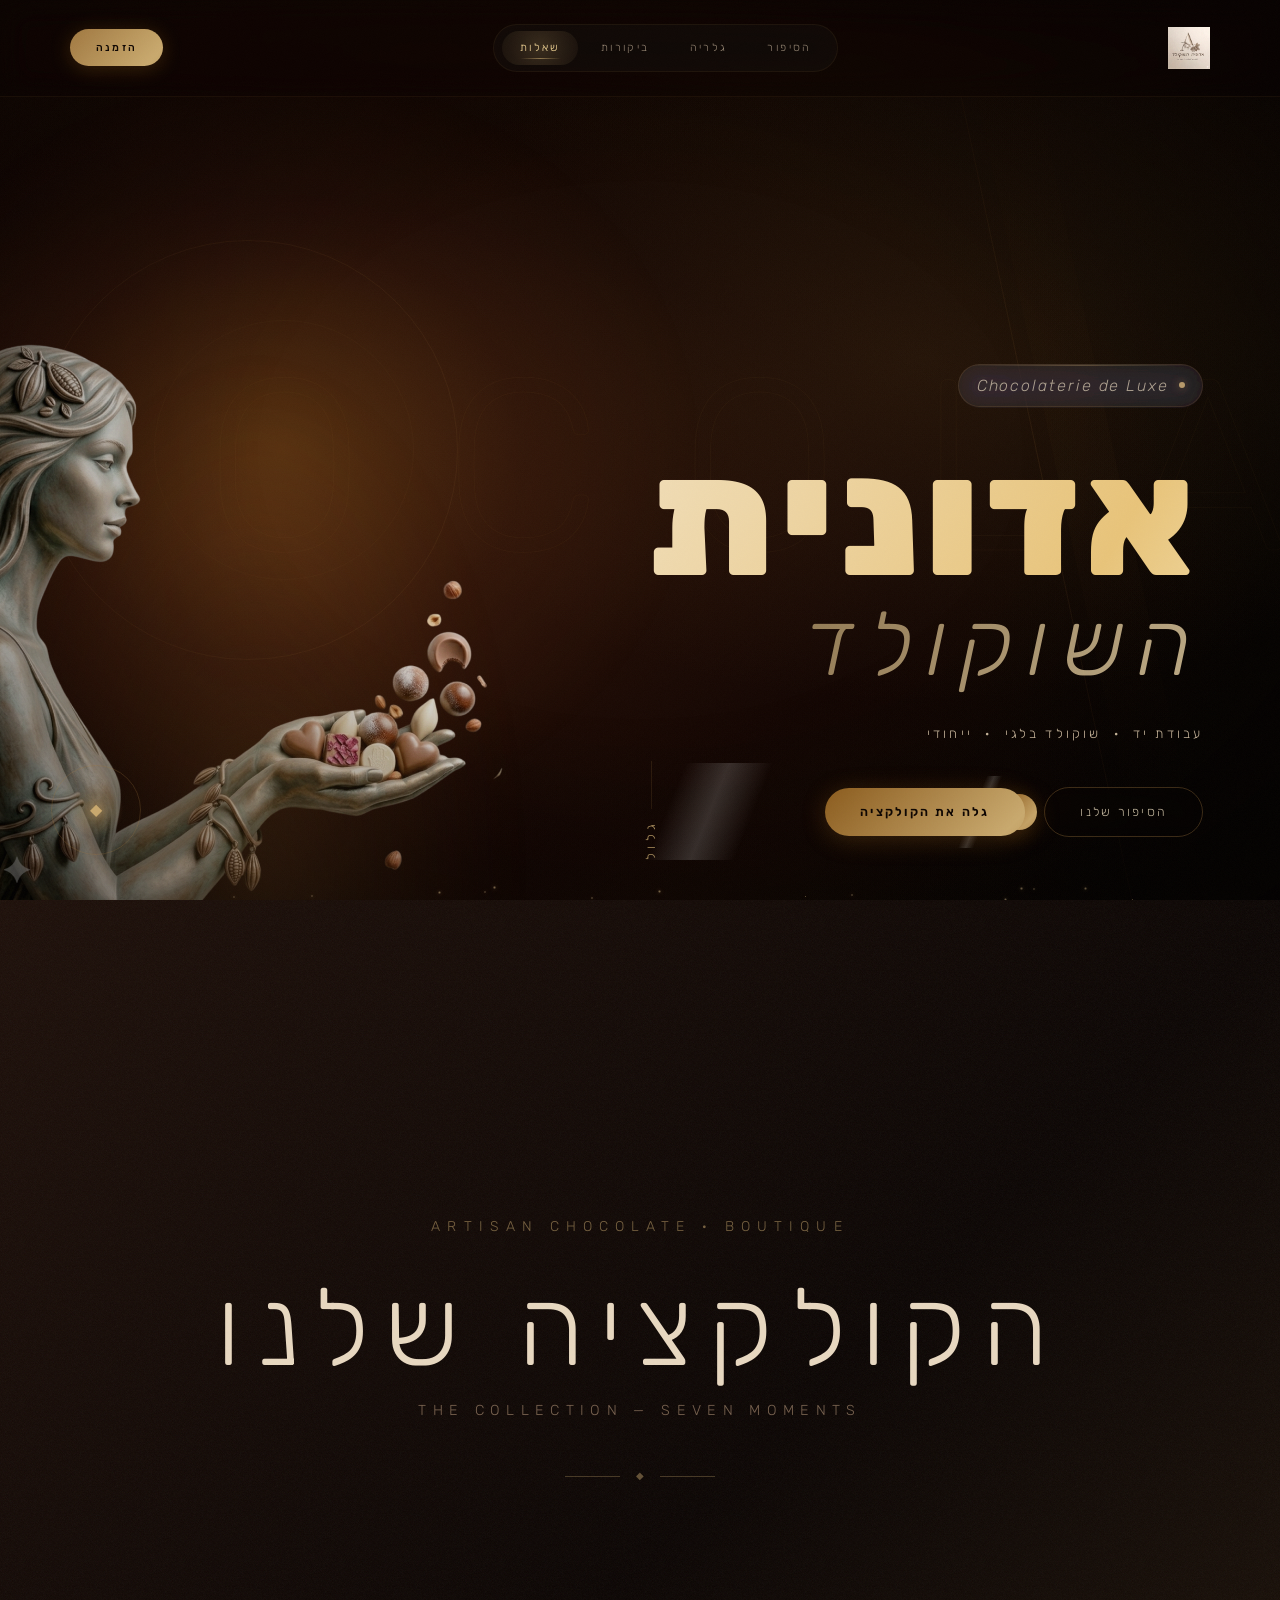
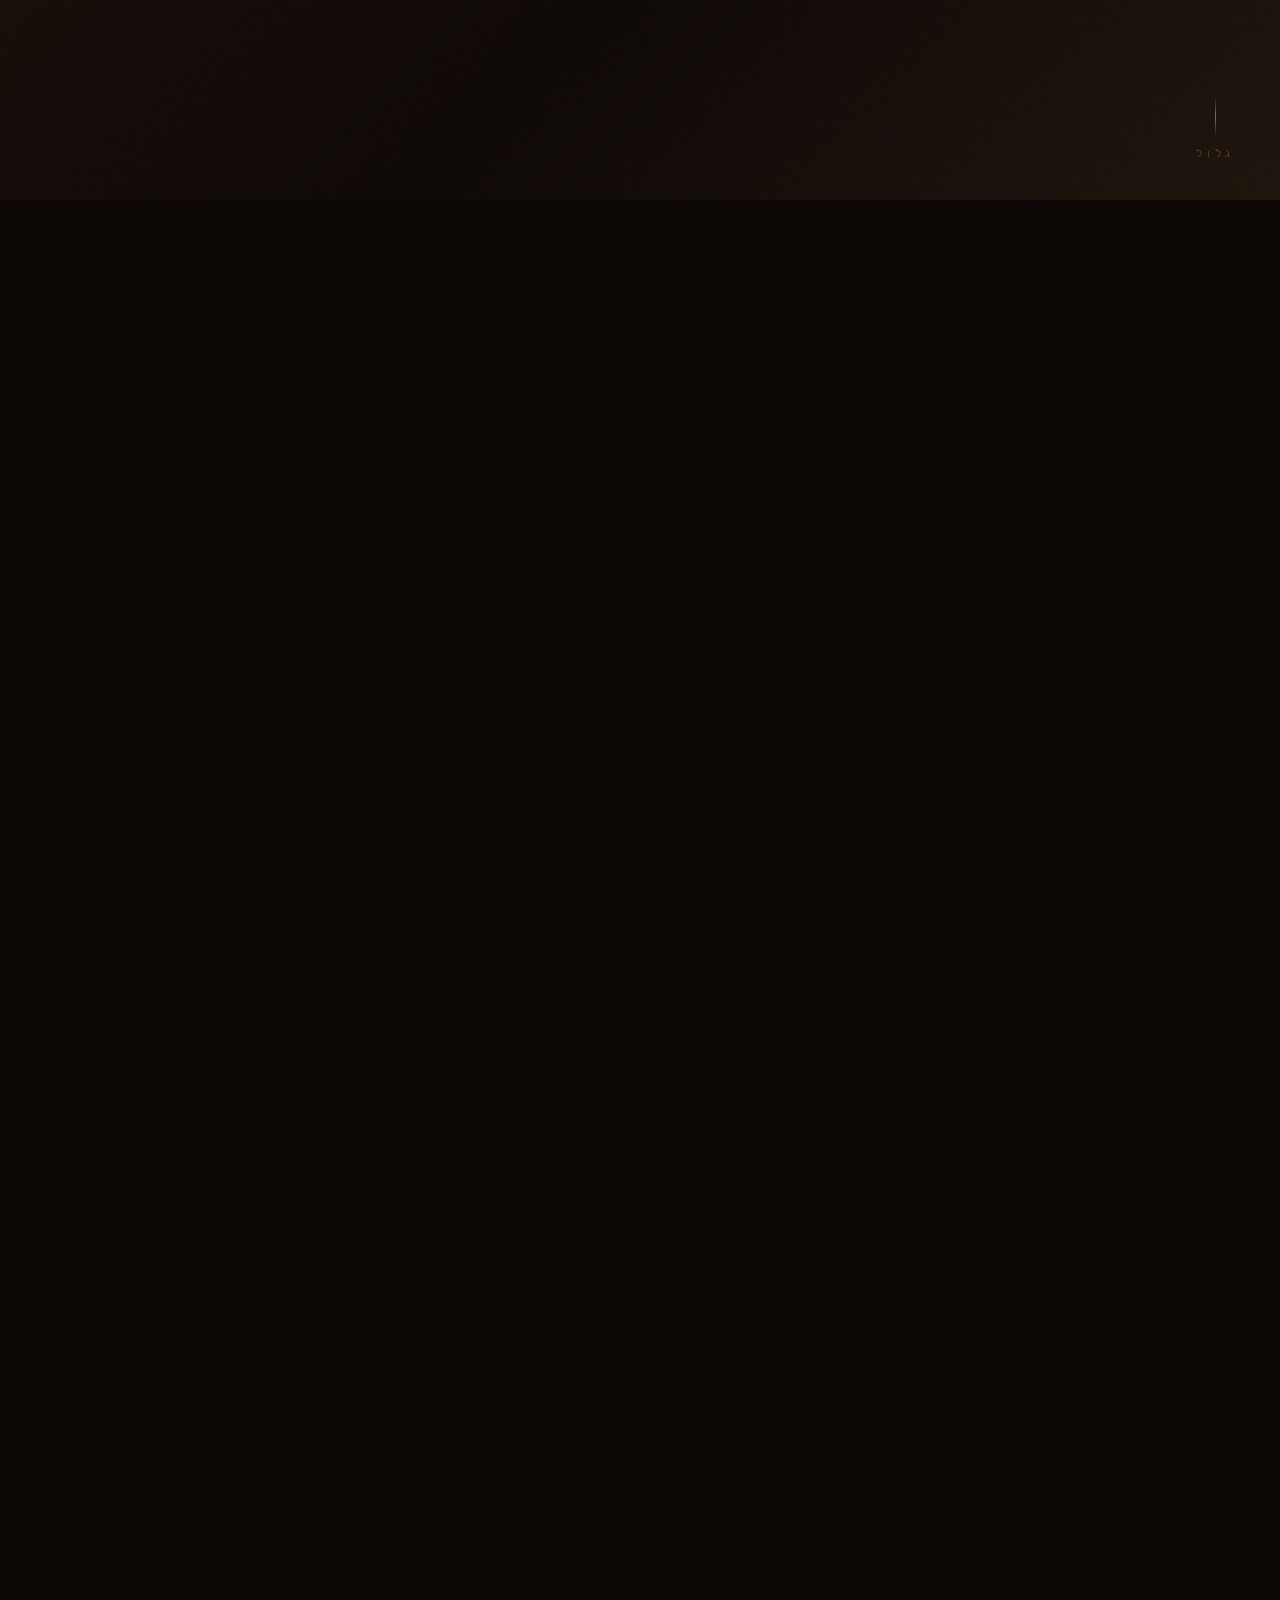
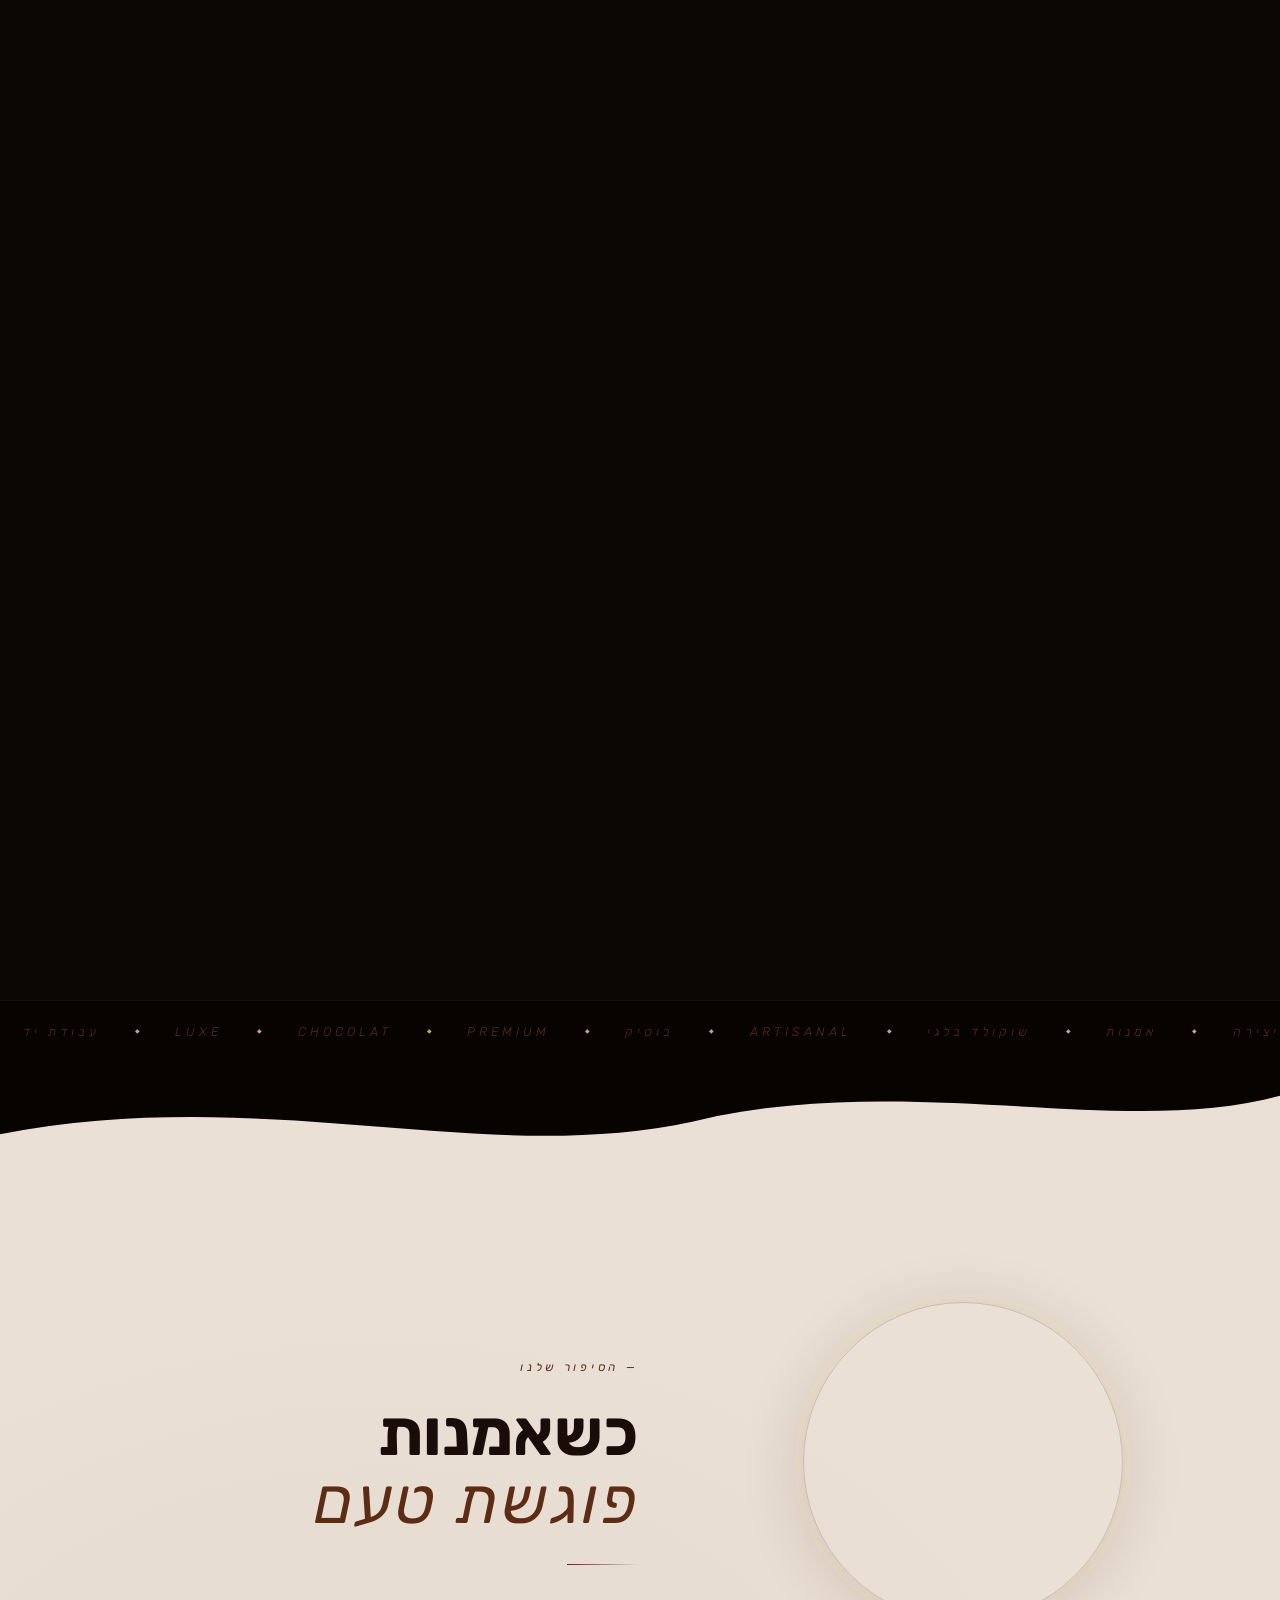
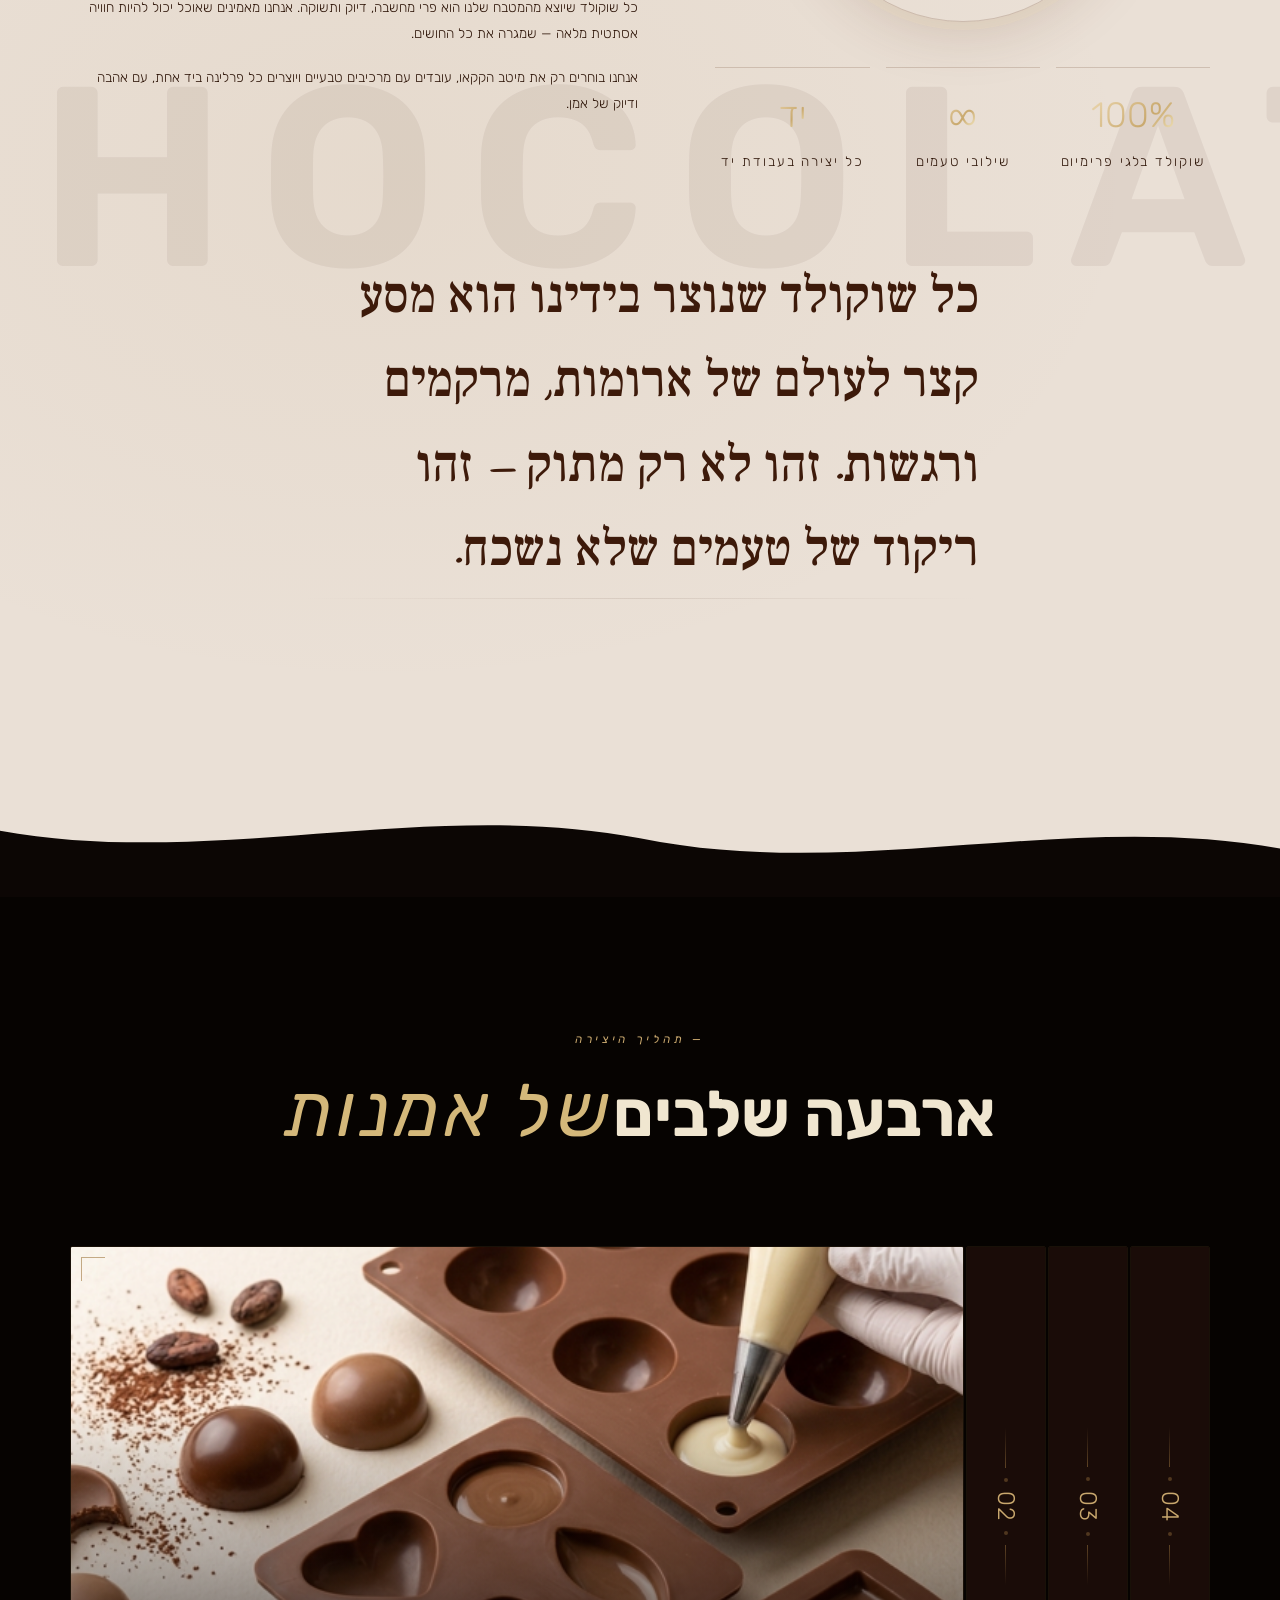
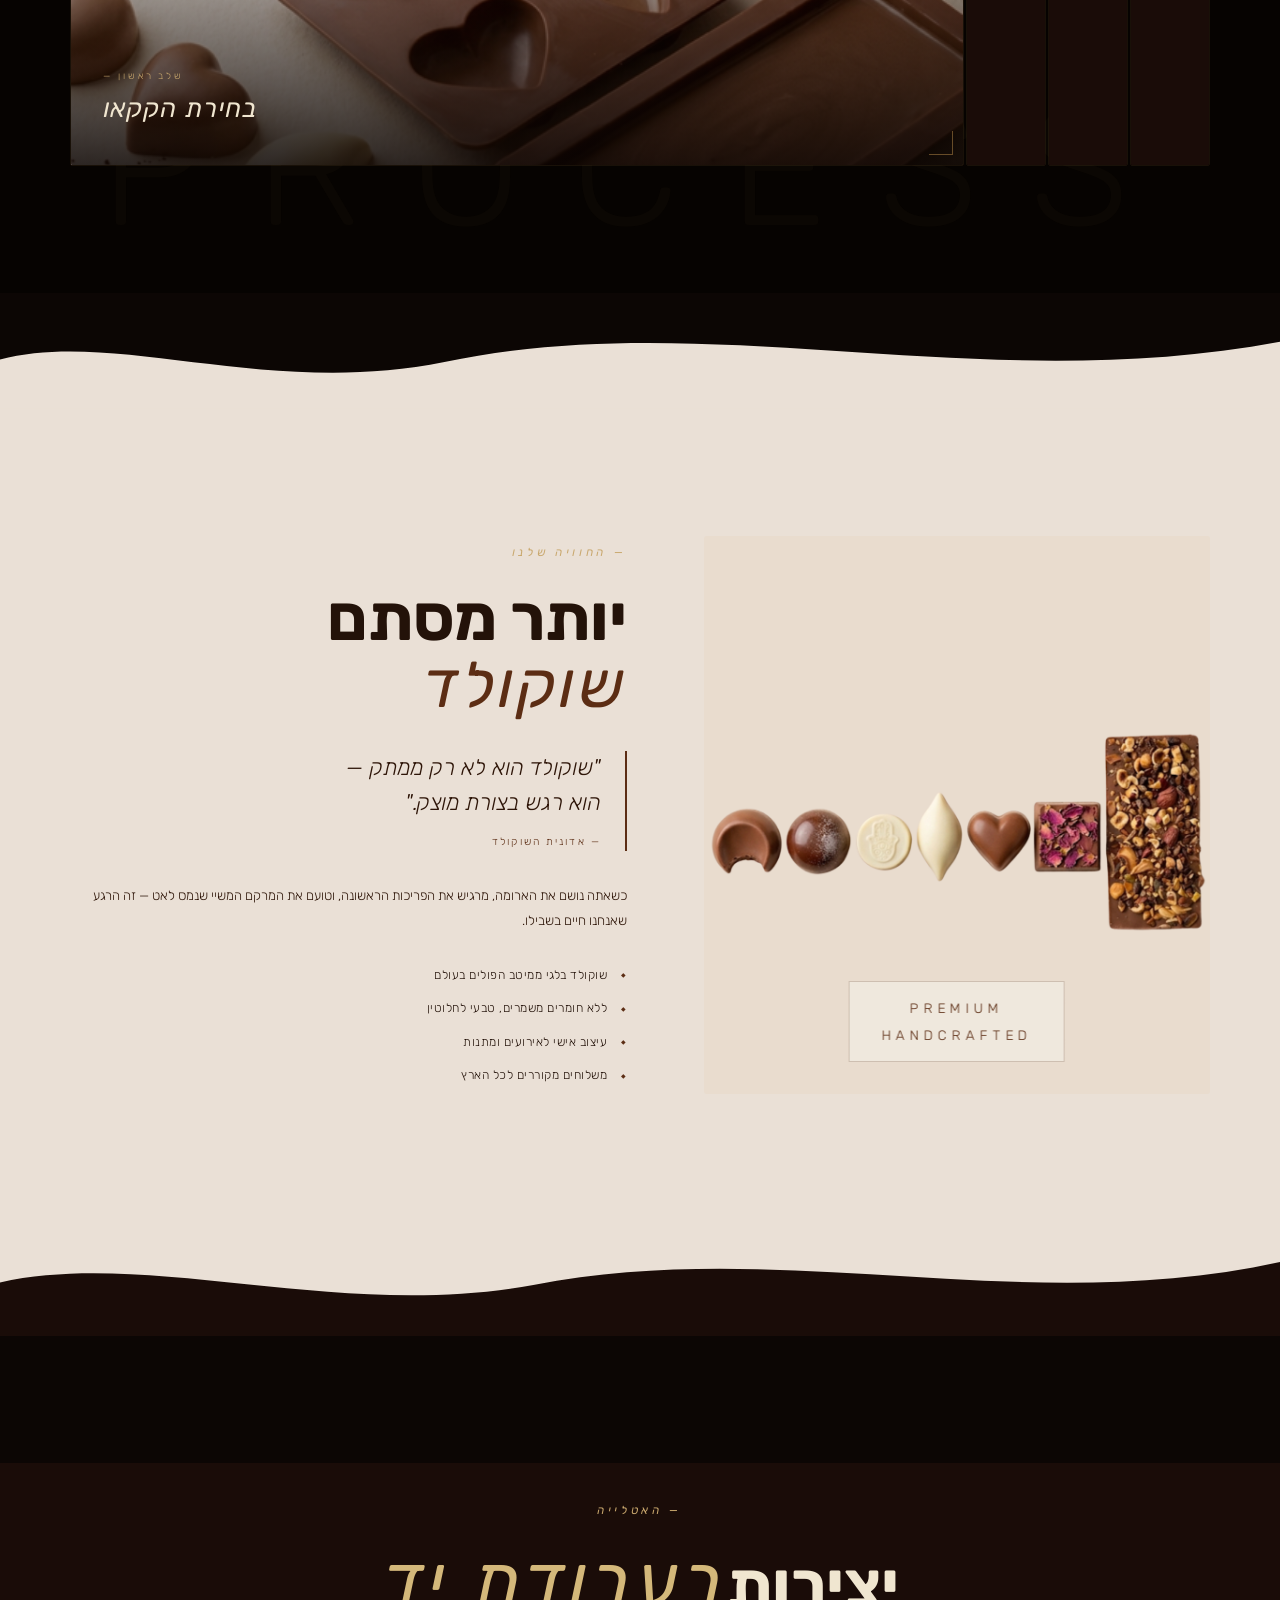
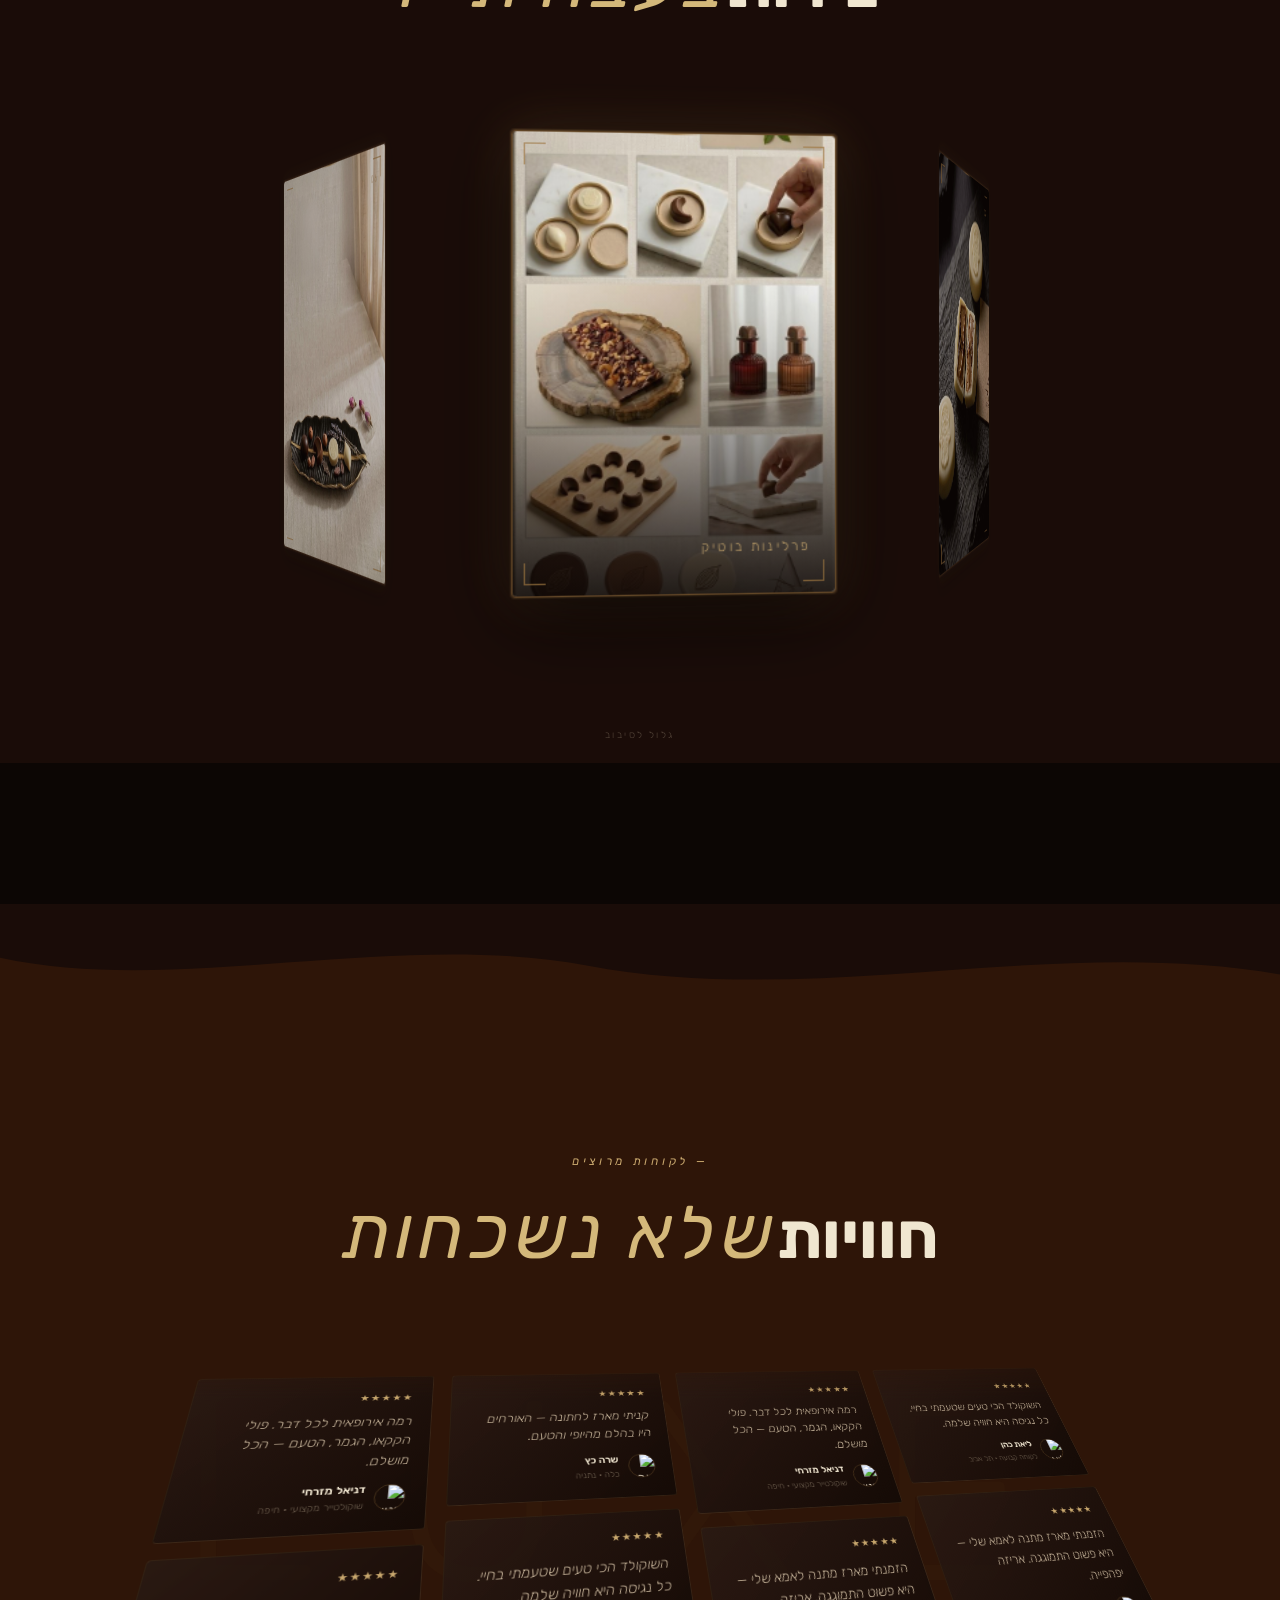
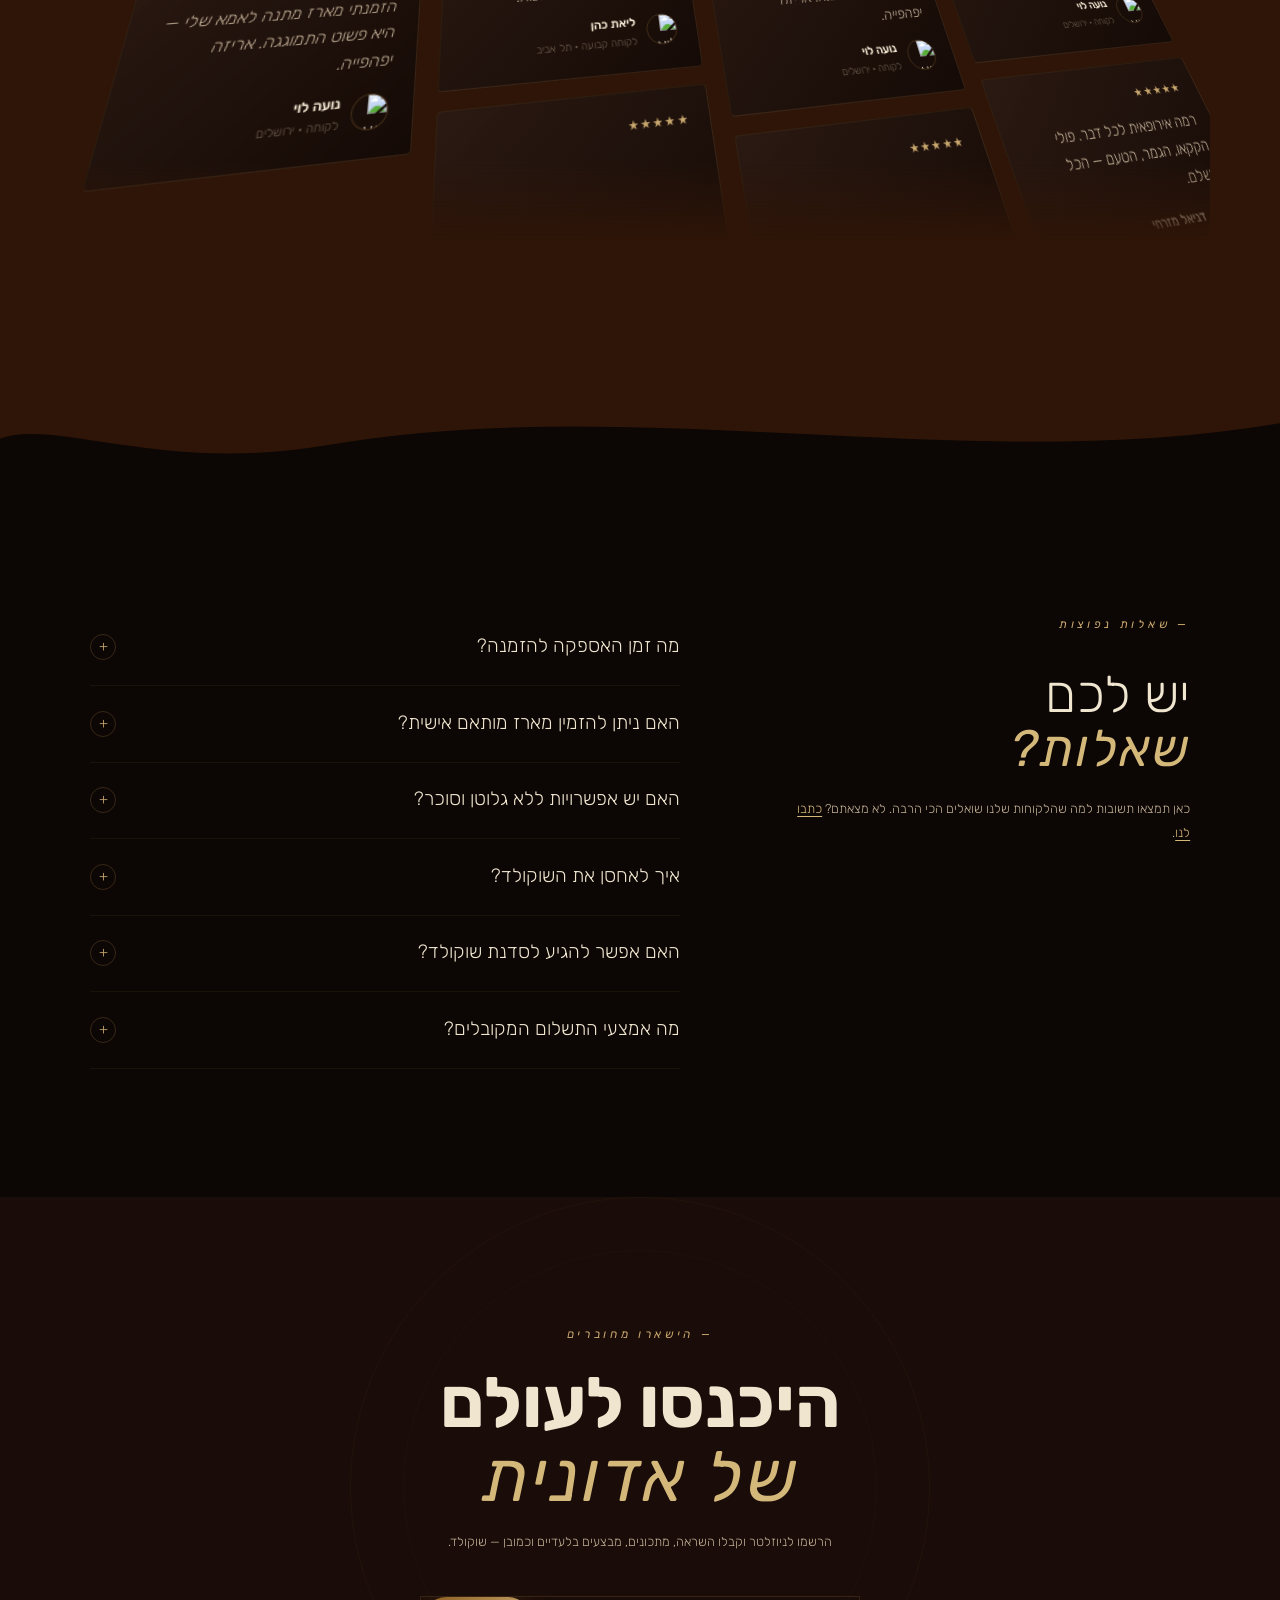
==== commit 686d7b08: "Update index.html" ====
--- a/index.html
+++ b/index.html
@@ -1247,14 +1247,14 @@
 
     @media (max-width: 768px) {
 
-      /* ── WOMAN: anchored to left edge, cinematic ── */
+      /* ── WOMAN: anchored to right edge, cinematic ── */
       .hero-goddess-wrap {
-        left: 0 !important;
-        right: auto !important;
+        right: 0 !important;
+        left: auto !important;
         transform: none !important;
-        width: 100% !important;
-        max-width: 480px !important;
-        height: 58% !important;
+        width: 65% !important;
+        max-width: 300px !important;
+        height: 68% !important;
         bottom: 0 !important;
         top: auto !important;
         opacity: 1 !important;
@@ -1262,7 +1262,7 @@
       }
       .hero-goddess-wrap .hero-goddess {
         object-fit: contain !important;
-        object-position: left bottom !important;
+        object-position: right bottom !important;
         width: 100% !important;
         height: 100% !important;
         filter: brightness(0.92) contrast(1.05) saturate(0.85) !important;
@@ -1647,10 +1647,10 @@
       <div class="hero-actions-v2" id="hActions">
         <a href="#story" class="btn-choc-outline">הסיפור שלנו</a>
         <div class="hero-gooey-btn-wrap">
-          <a href="#products" class="btn-choc-filled btn-choc-filled--arrow" aria-hidden="true">
+          <a href="#praline-scroll-experience" class="btn-choc-filled btn-choc-filled--arrow" aria-hidden="true">
             <svg width="14" height="14" fill="none" stroke="currentColor" viewBox="0 0 24 24"><path stroke-linecap="round" stroke-linejoin="round" stroke-width="2.5" d="M7 17L17 7M17 7H7M17 7V17"/></svg>
           </a>
-          <a href="#products" class="btn-choc-filled">גלה את הקולקציה</a>
+          <a href="#praline-scroll-experience" class="btn-choc-filled">גלה את הקולקציה</a>
         </div>
       </div>
     </div>
@@ -1676,7 +1676,7 @@
     <div class="hero-mobile-bottom" id="heroMobileBottom">
       <p class="hero-mobile-tagline">עבודת יד &nbsp;·&nbsp; שוקולד בלגי &nbsp;·&nbsp; ייחודי</p>
       <div class="hero-mobile-actions">
-        <a href="#products" class="btn-choc-filled">גלה את הקולקציה</a>
+        <a href="#praline-scroll-experience" class="btn-choc-filled">גלה את הקולקציה</a>
         <a href="#story" class="btn-choc-outline">הסיפור שלנו</a>
       </div>
     </div>
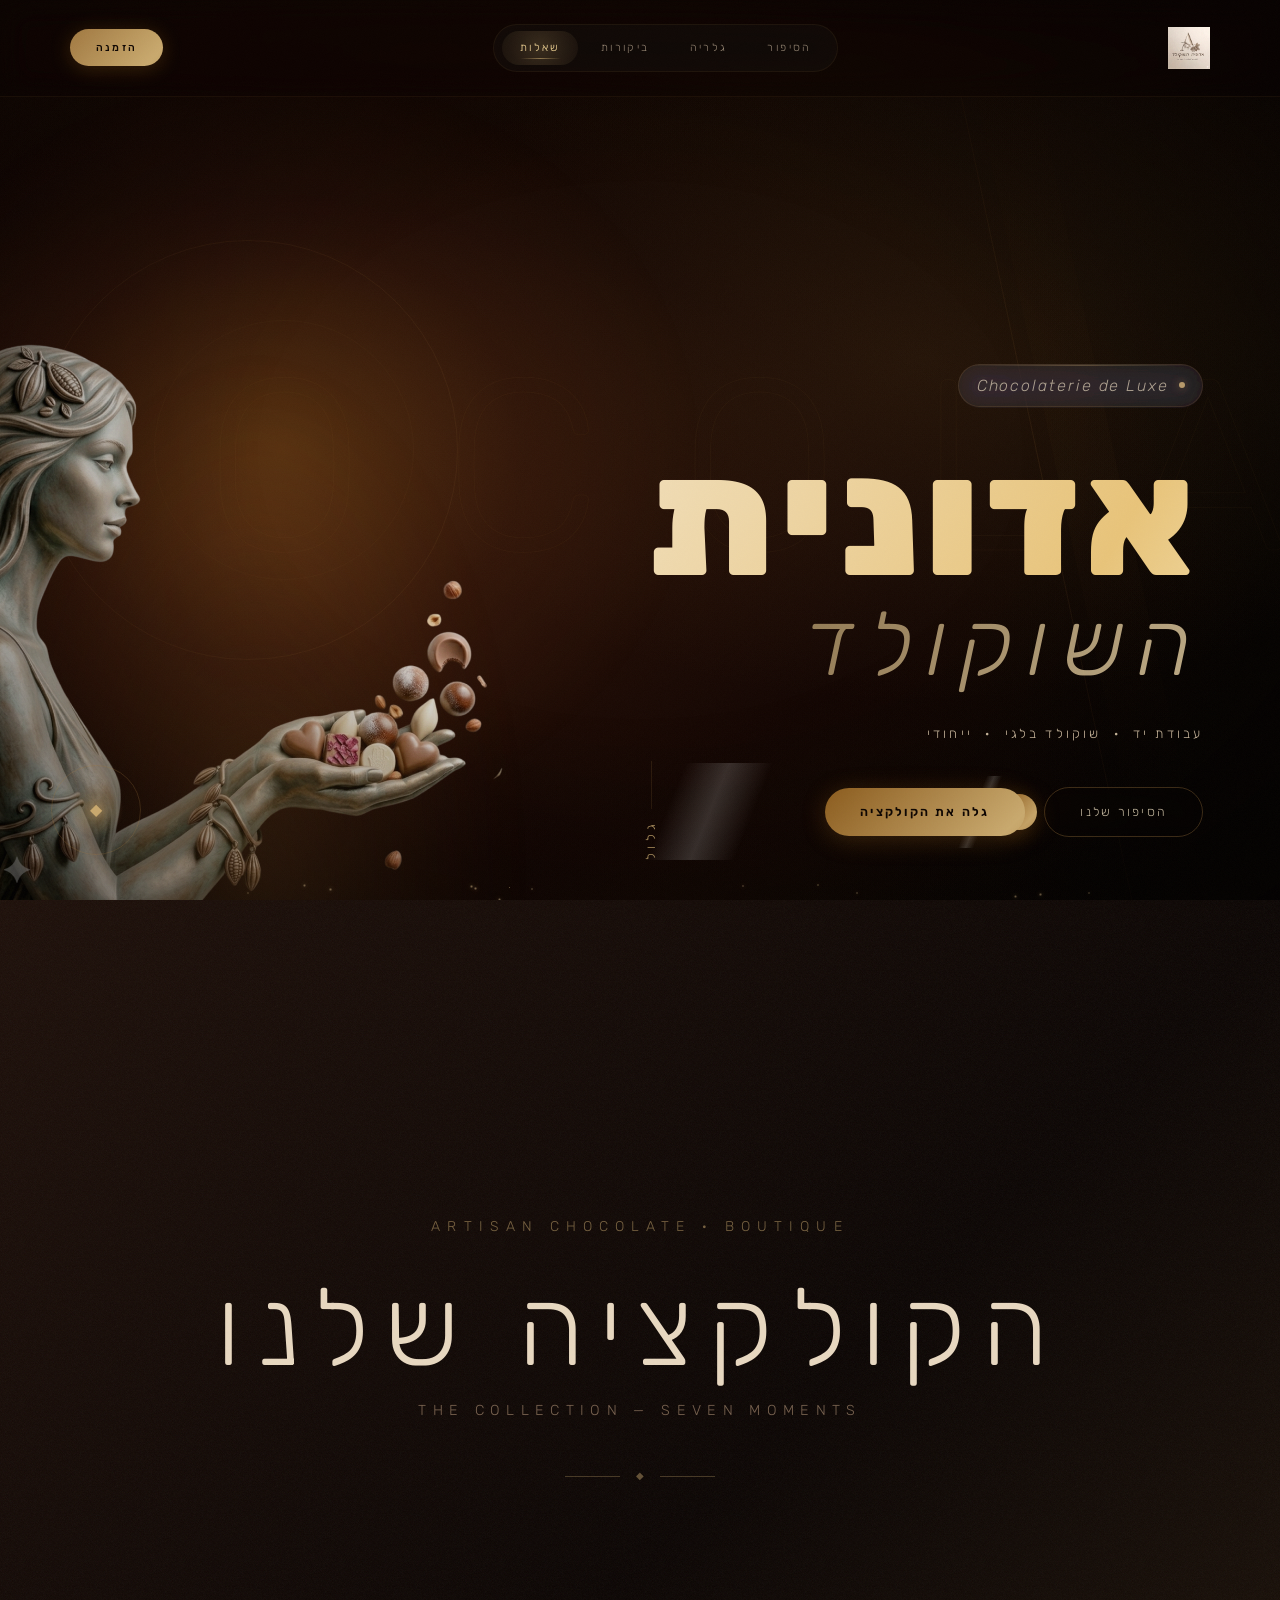
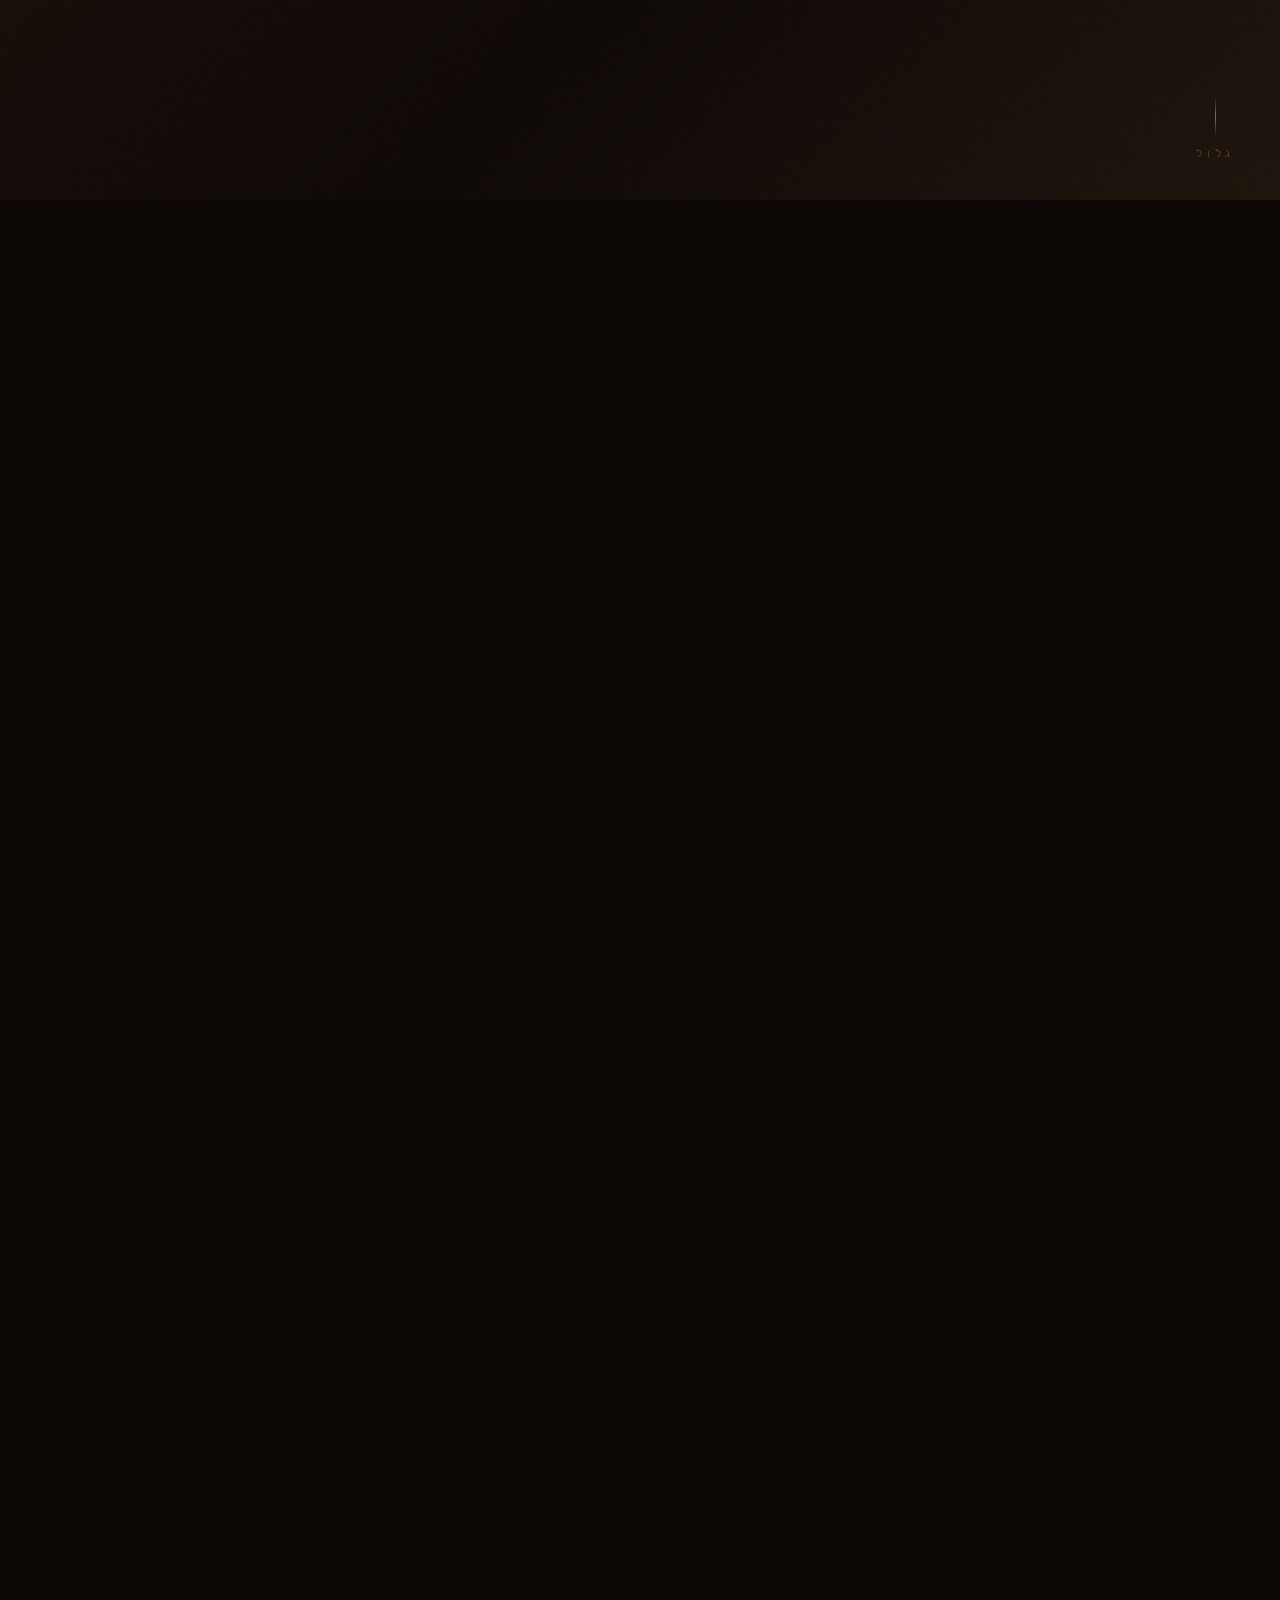
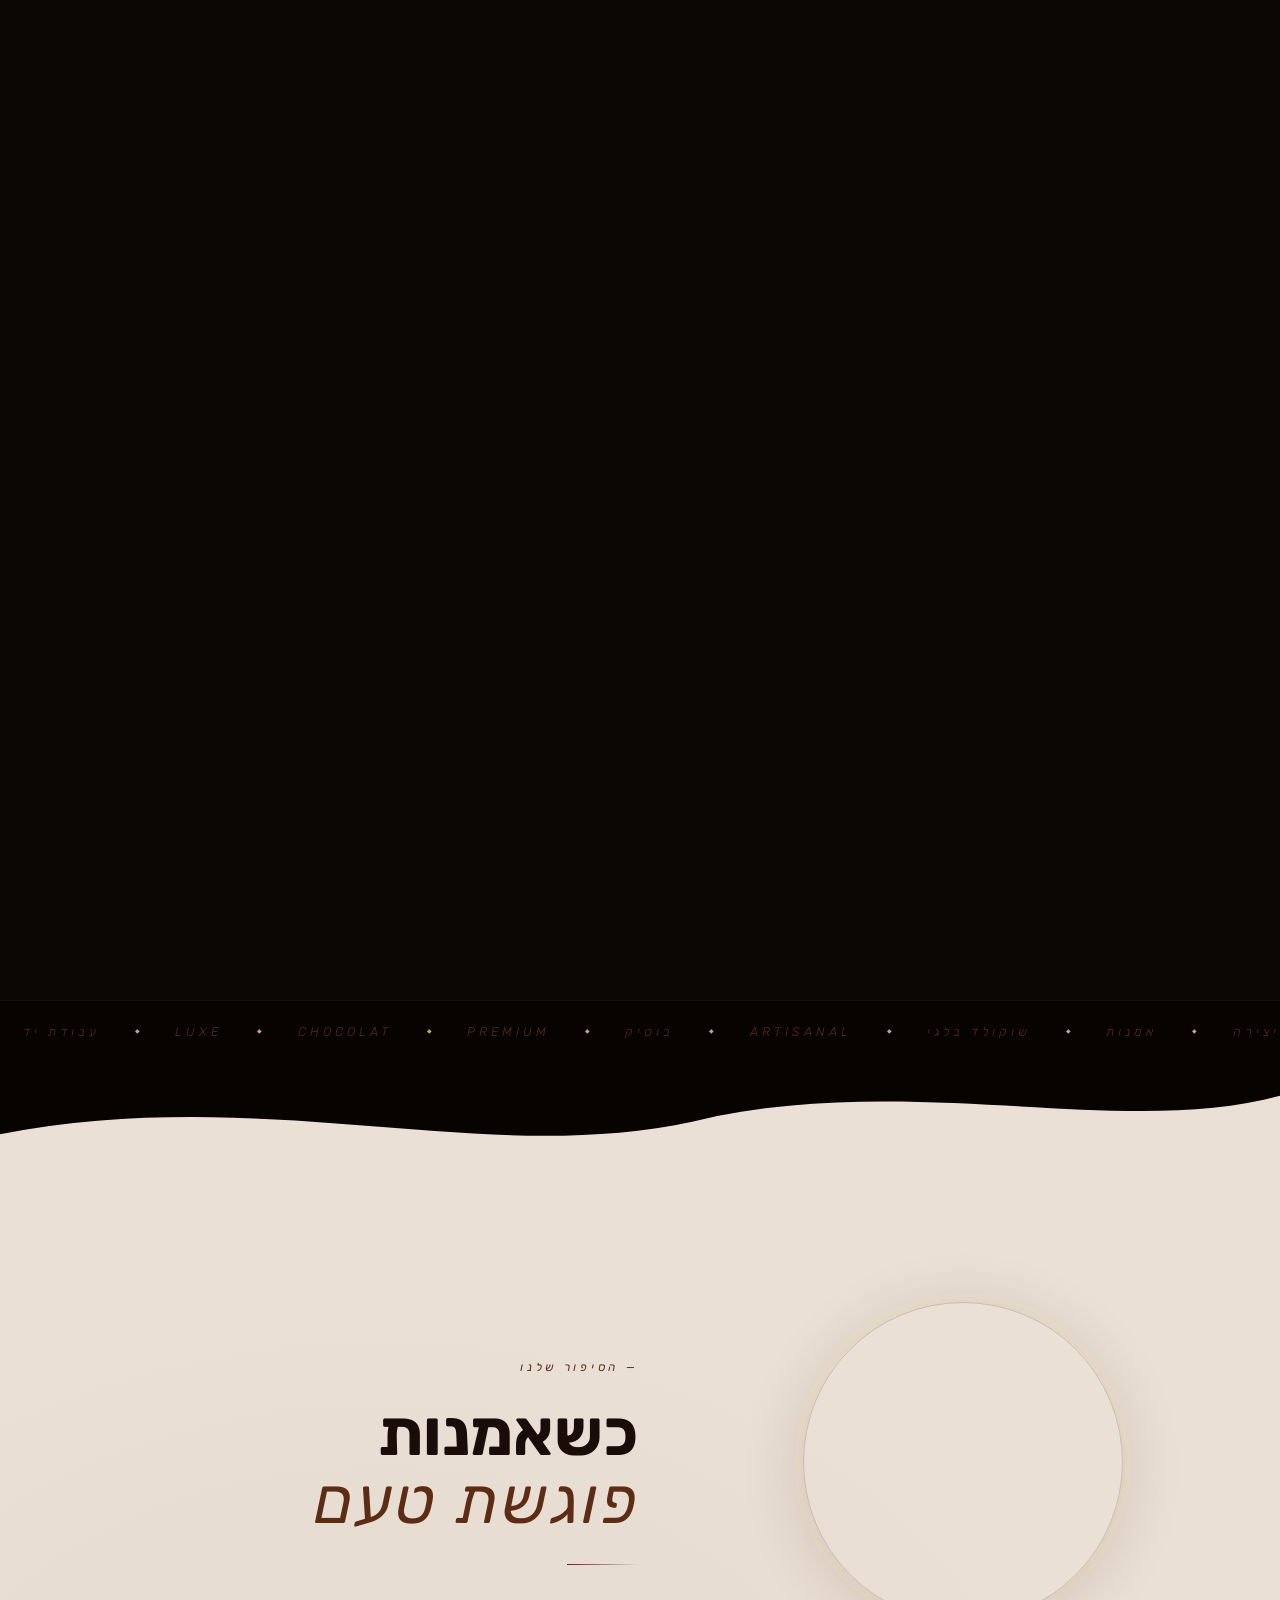
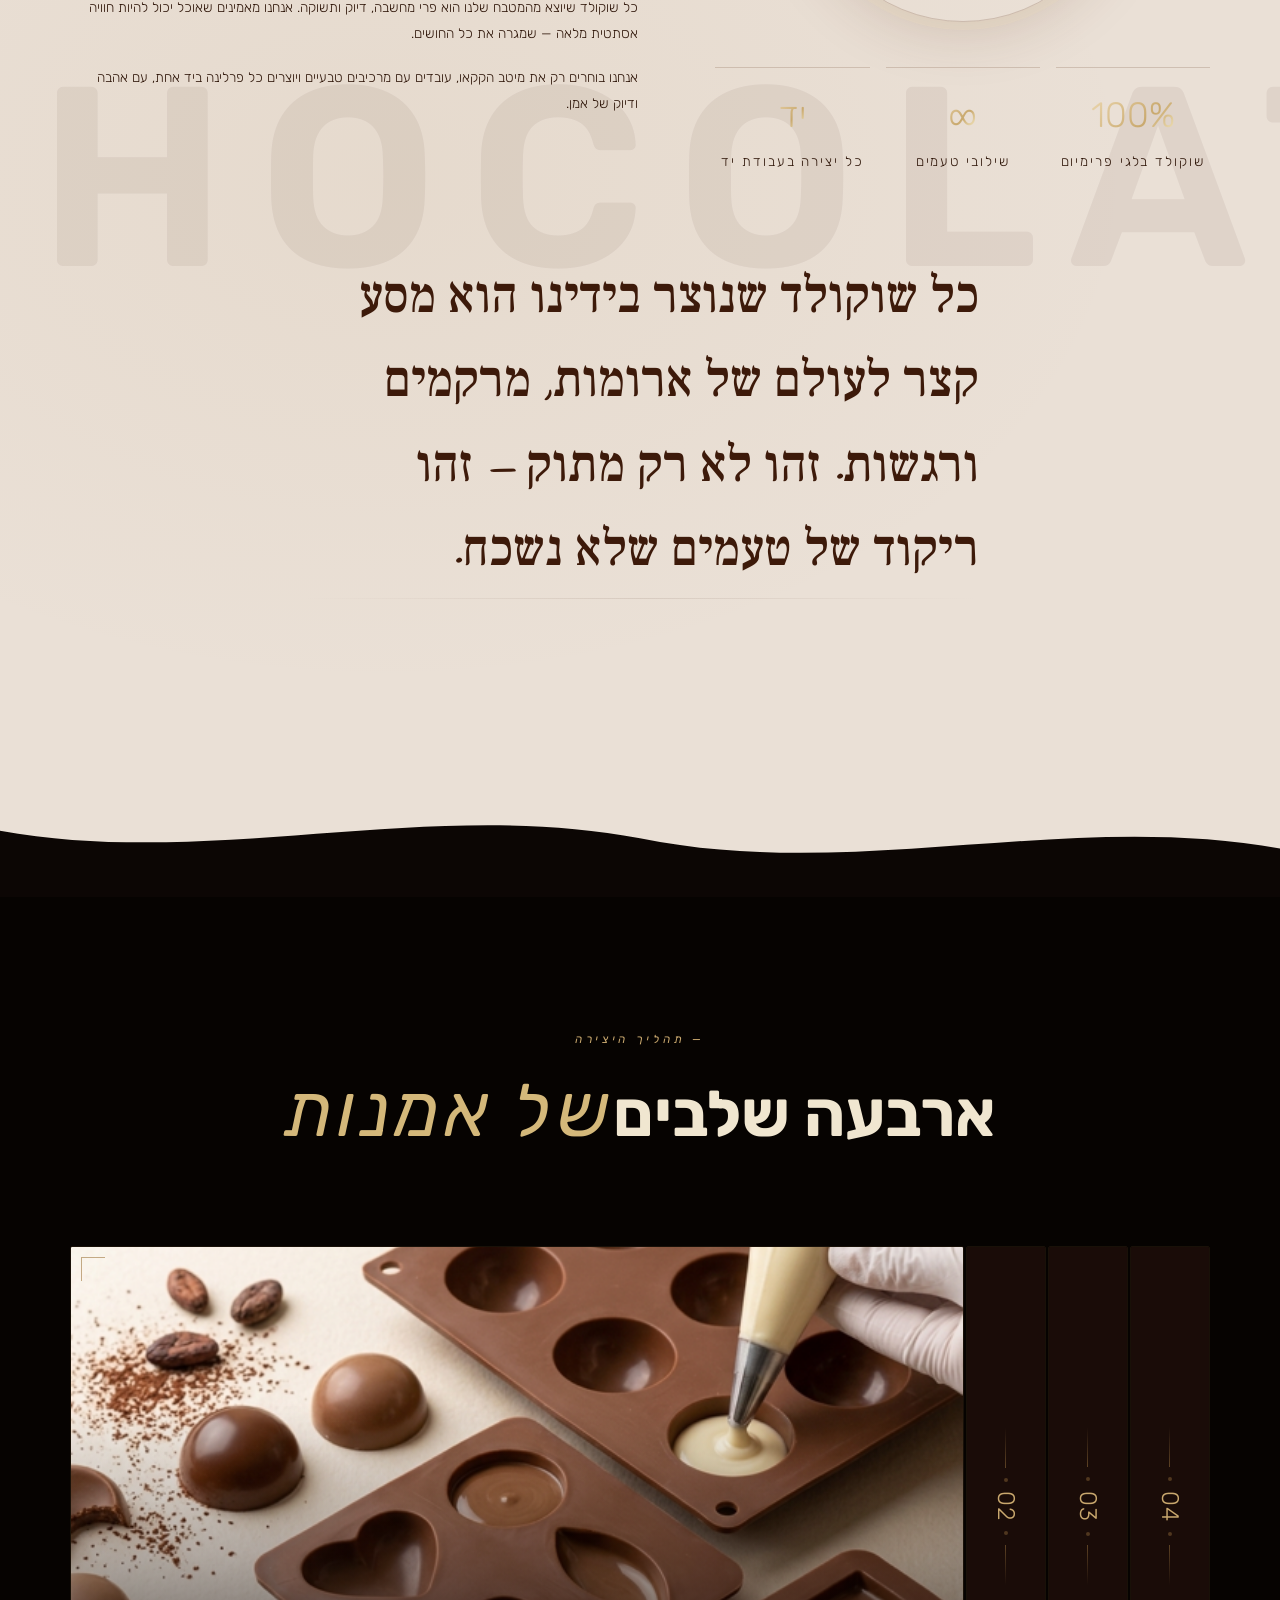
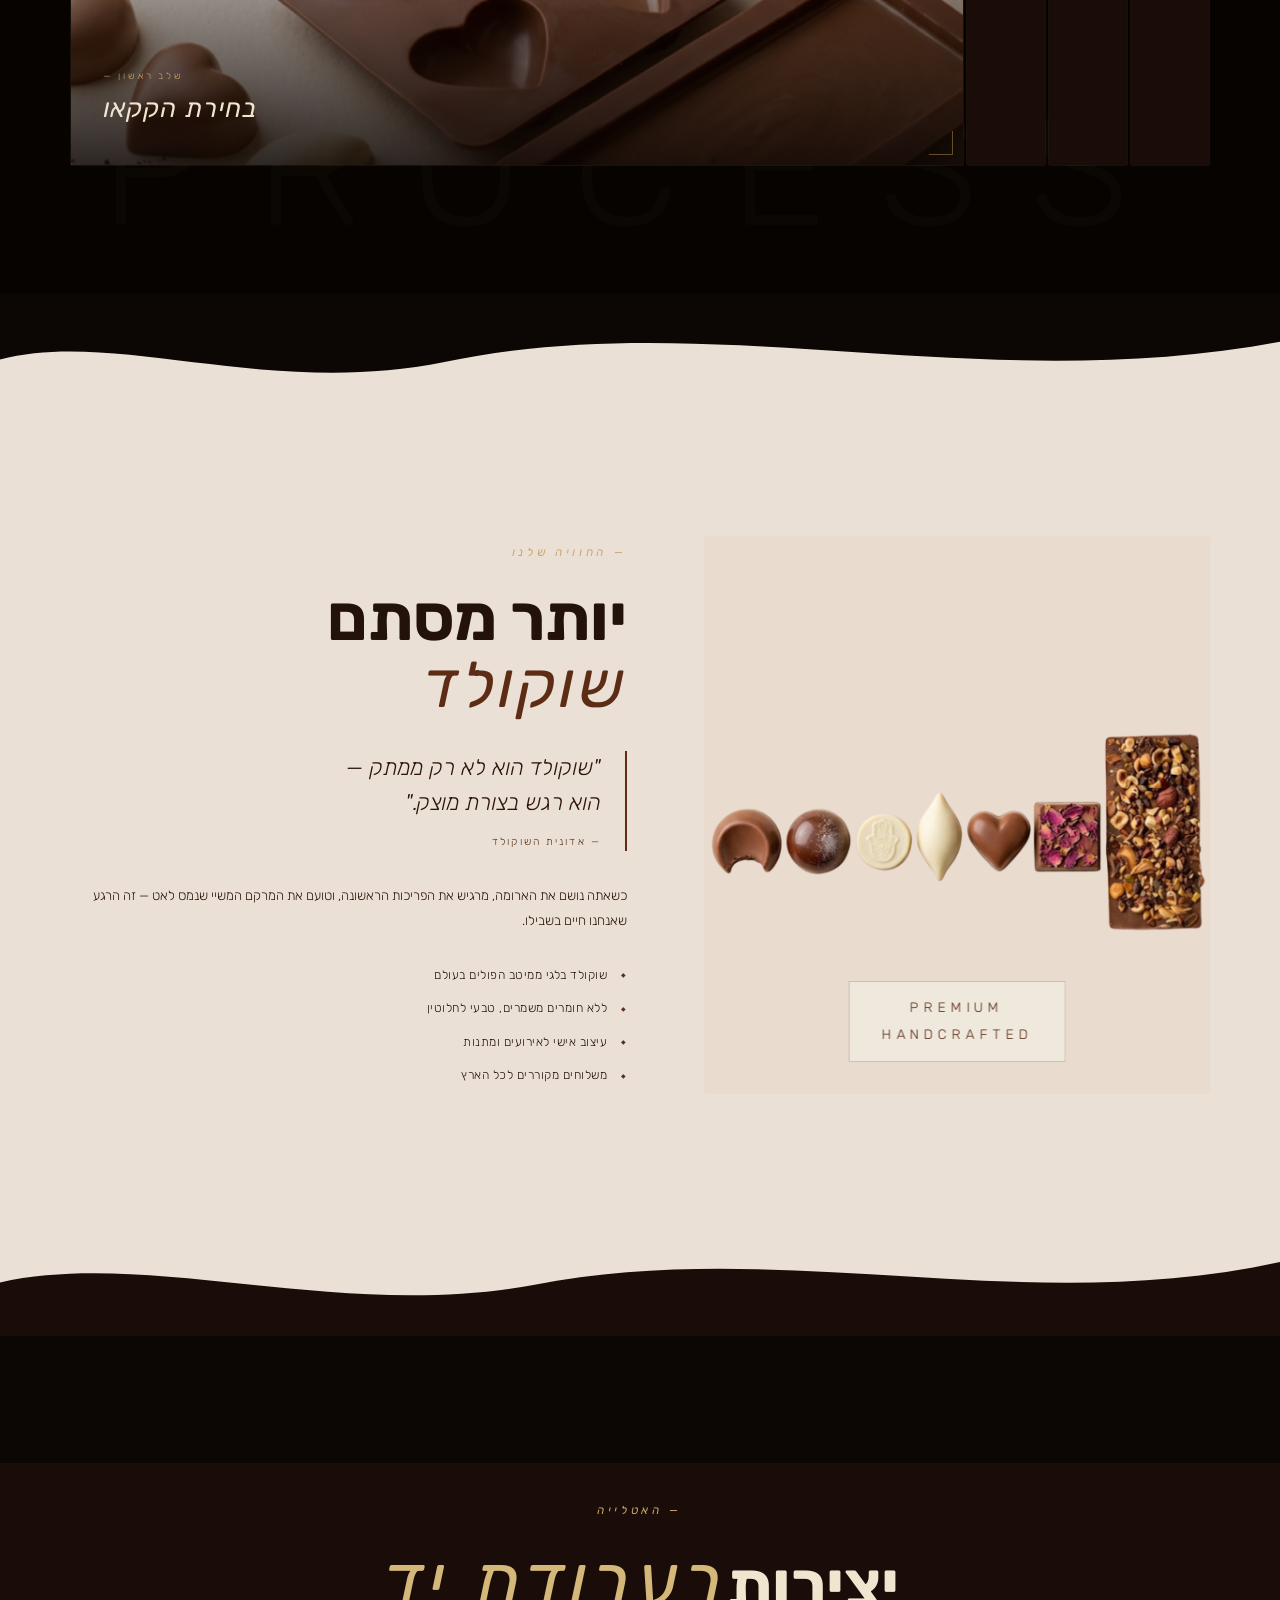
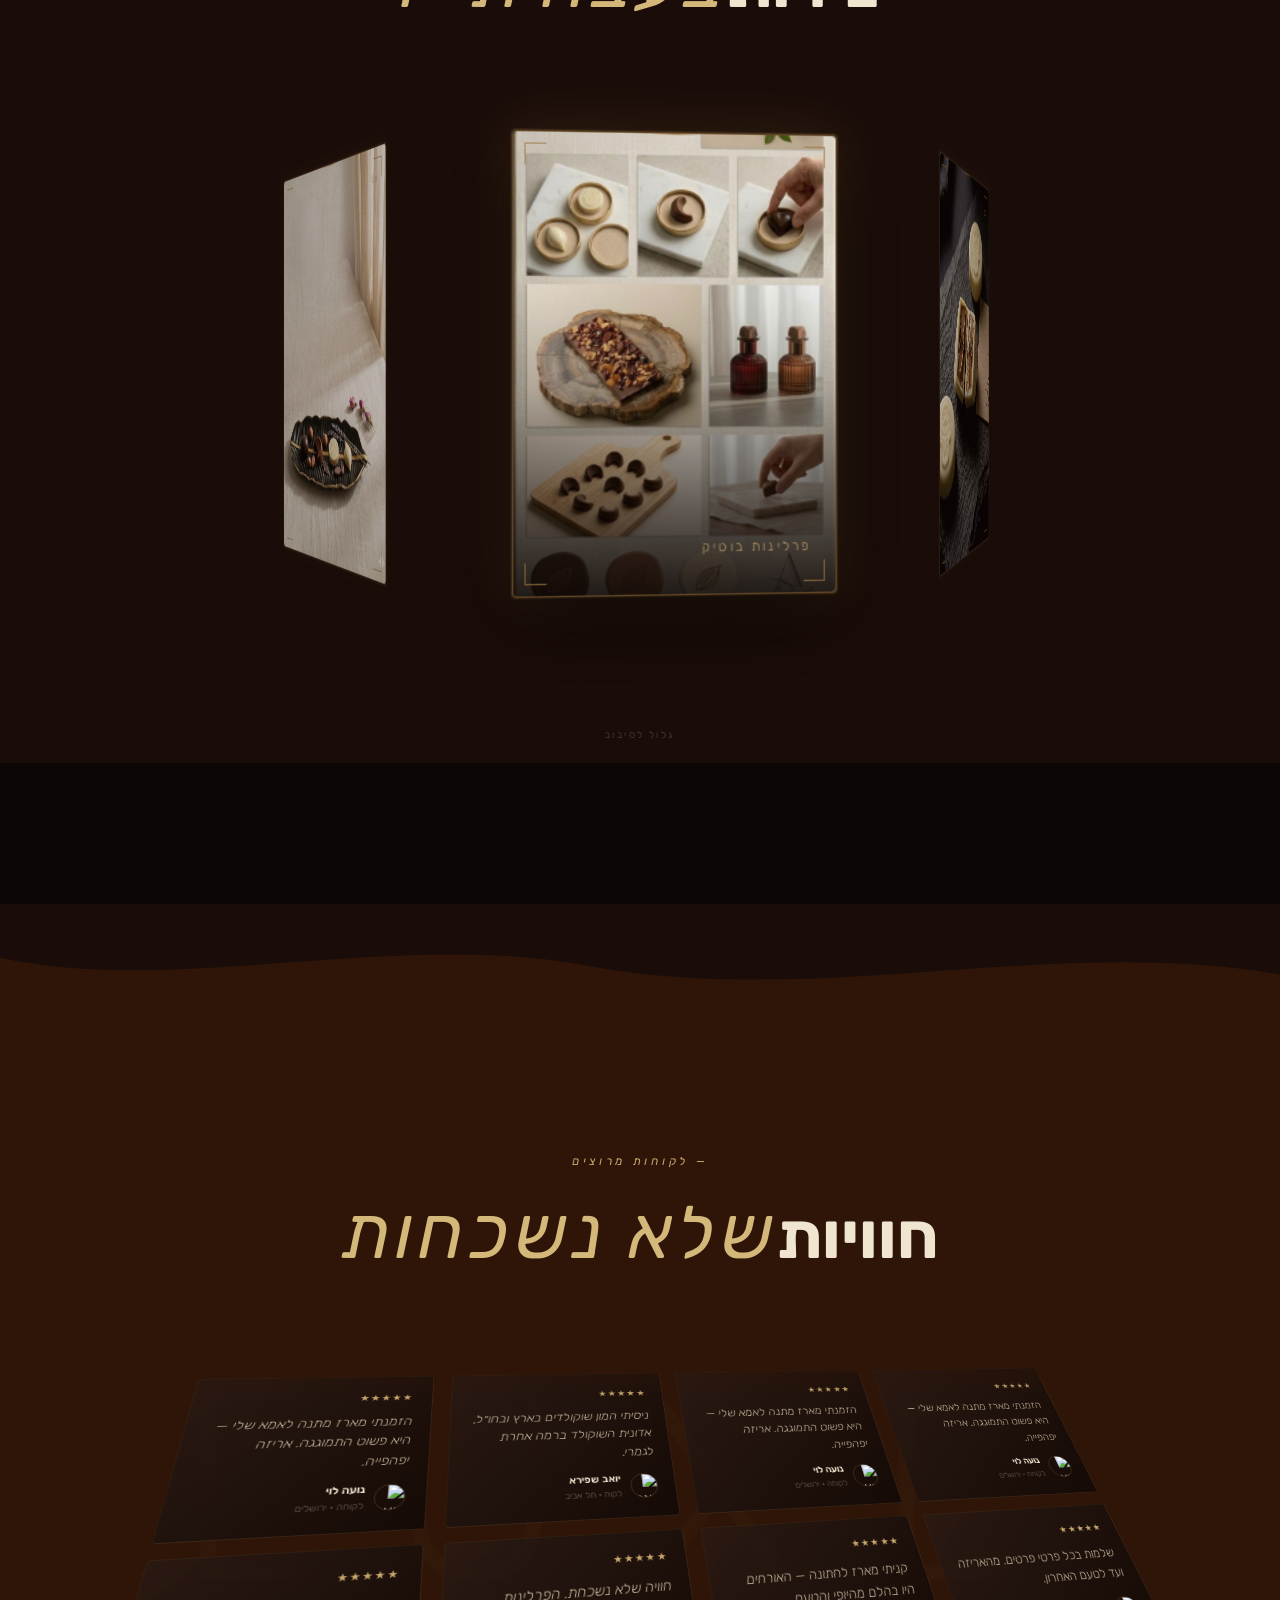
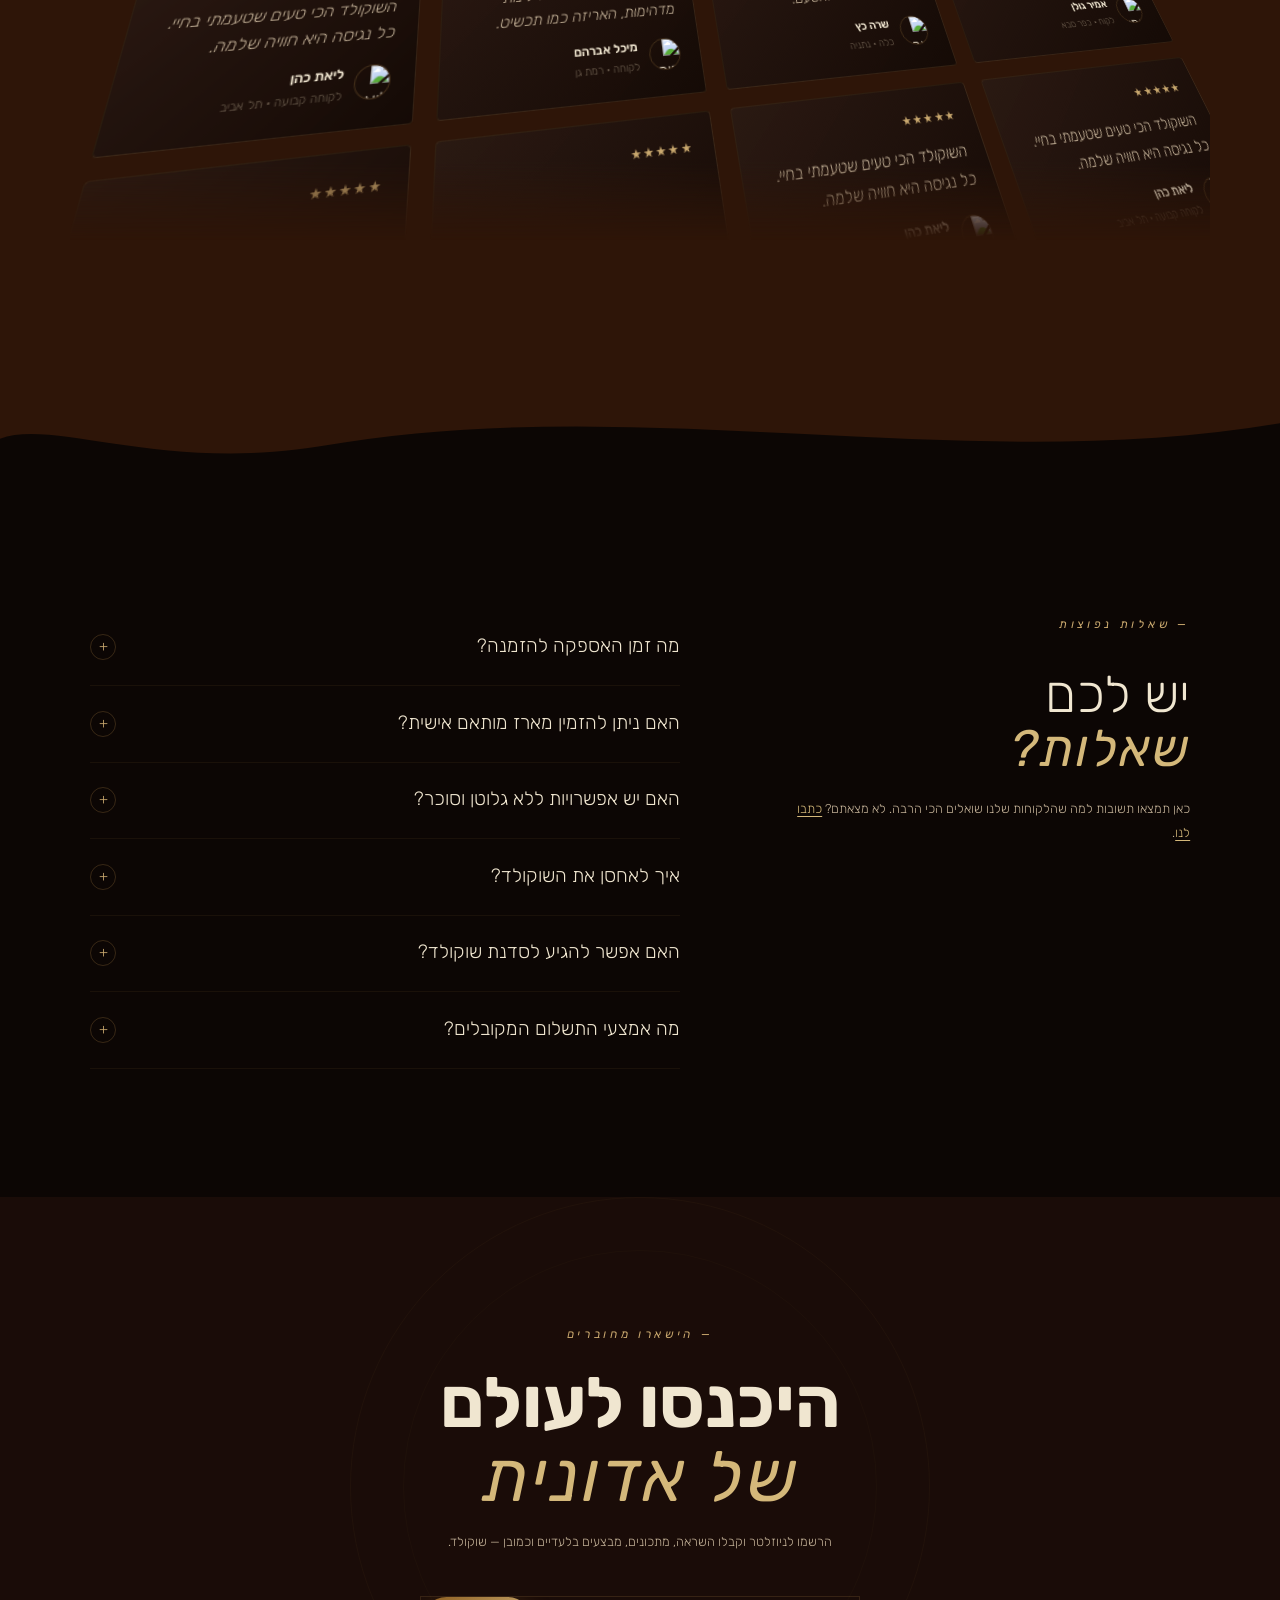
==== commit 771caefb: "Update index.html" ====
--- a/index.html
+++ b/index.html
@@ -1247,14 +1247,14 @@
 
     @media (max-width: 768px) {
 
-      /* ── WOMAN: anchored to right edge, cinematic ── */
+      /* ── WOMAN: anchored to left edge, cinematic ── */
       .hero-goddess-wrap {
-        right: 0 !important;
-        left: auto !important;
+        right: auto !important;
+        left: 0 !important;
         transform: none !important;
-        width: 65% !important;
-        max-width: 300px !important;
-        height: 68% !important;
+        width: 80% !important;
+        max-width: 450px !important;
+        height: 85% !important;
         bottom: 0 !important;
         top: auto !important;
         opacity: 1 !important;
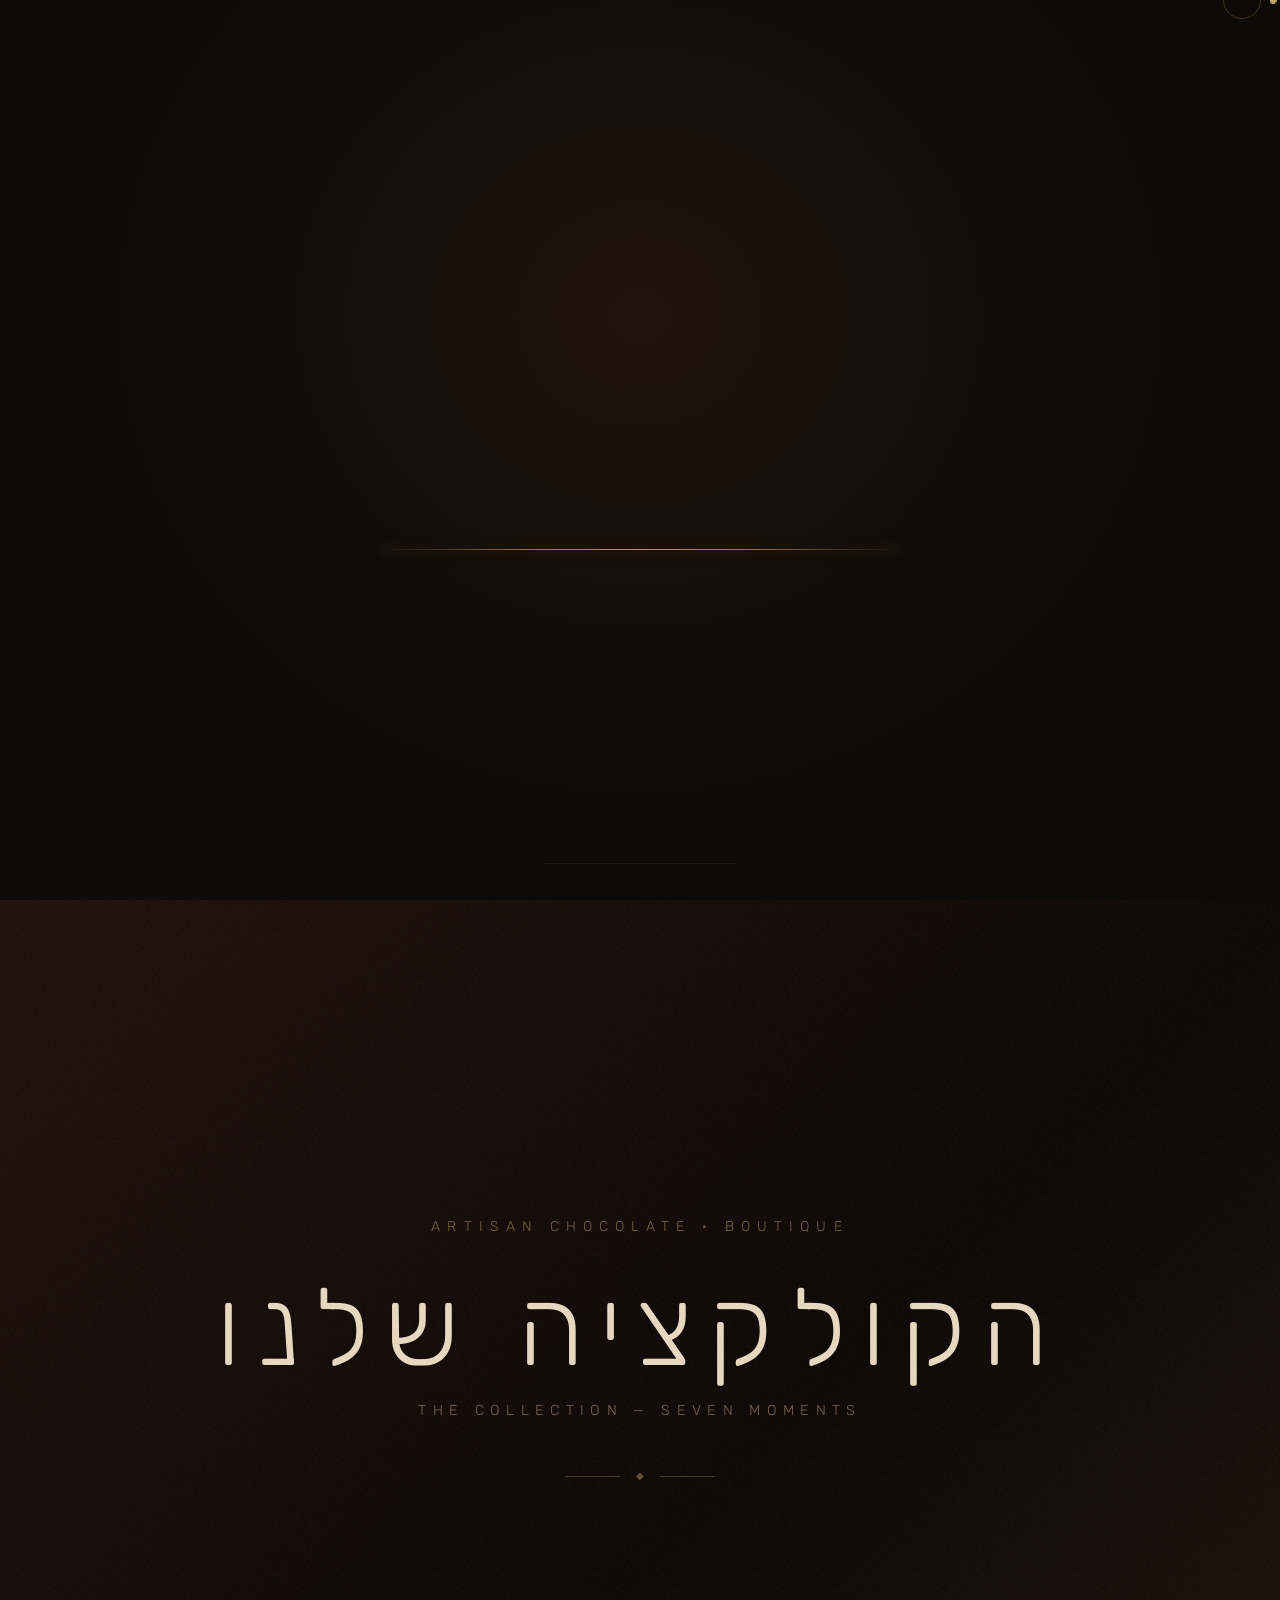
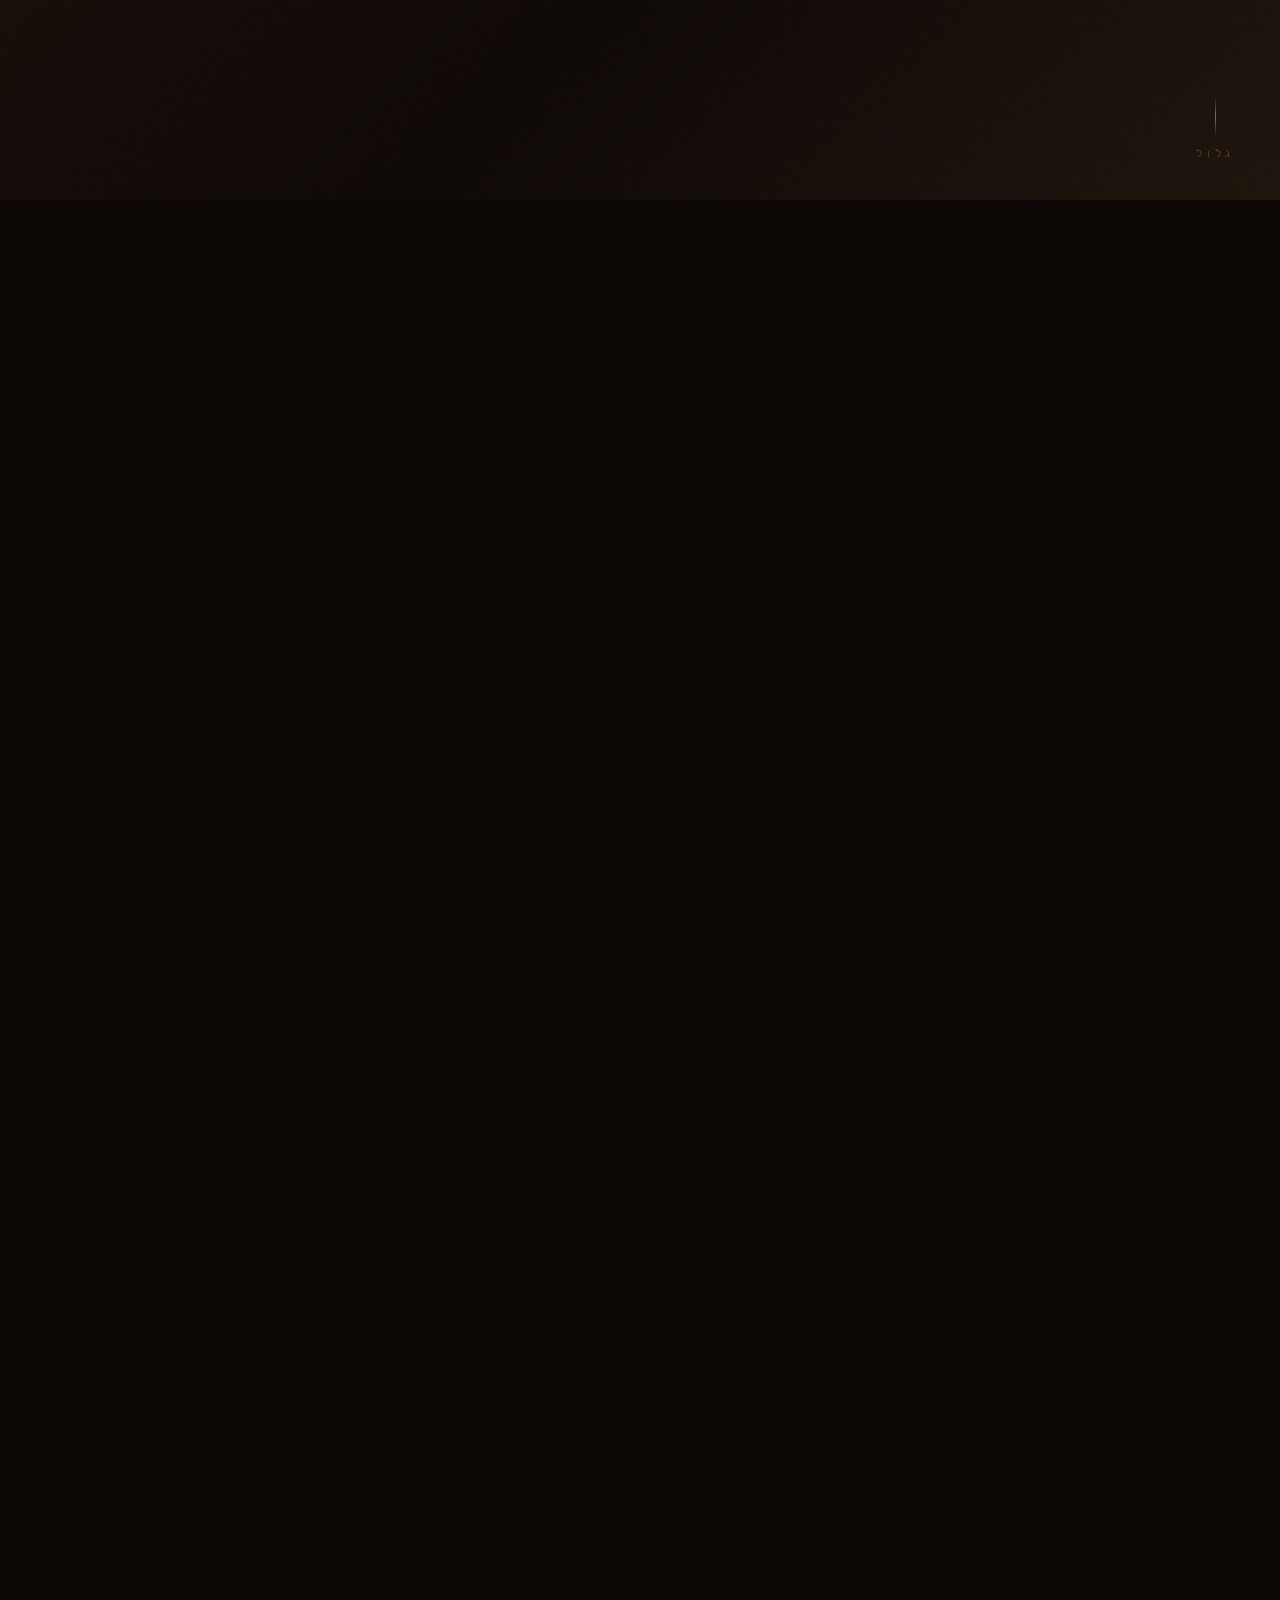
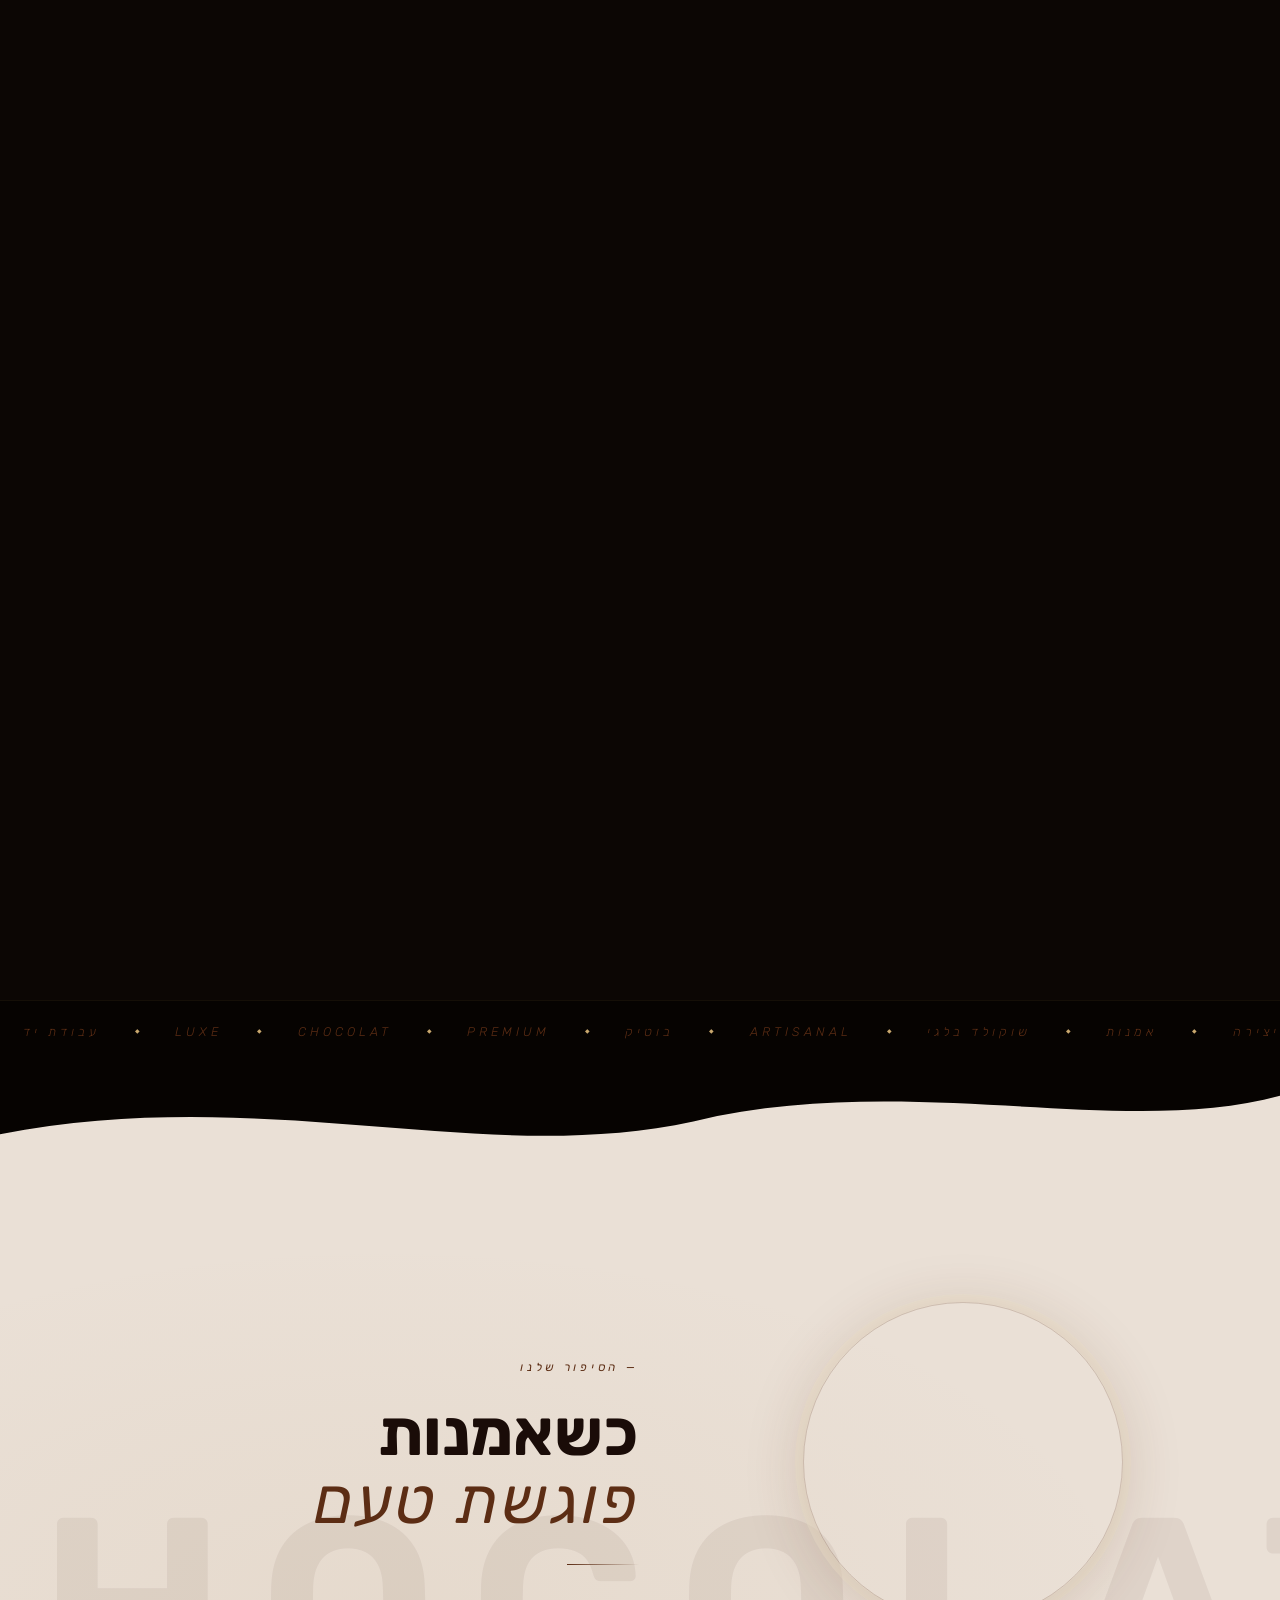
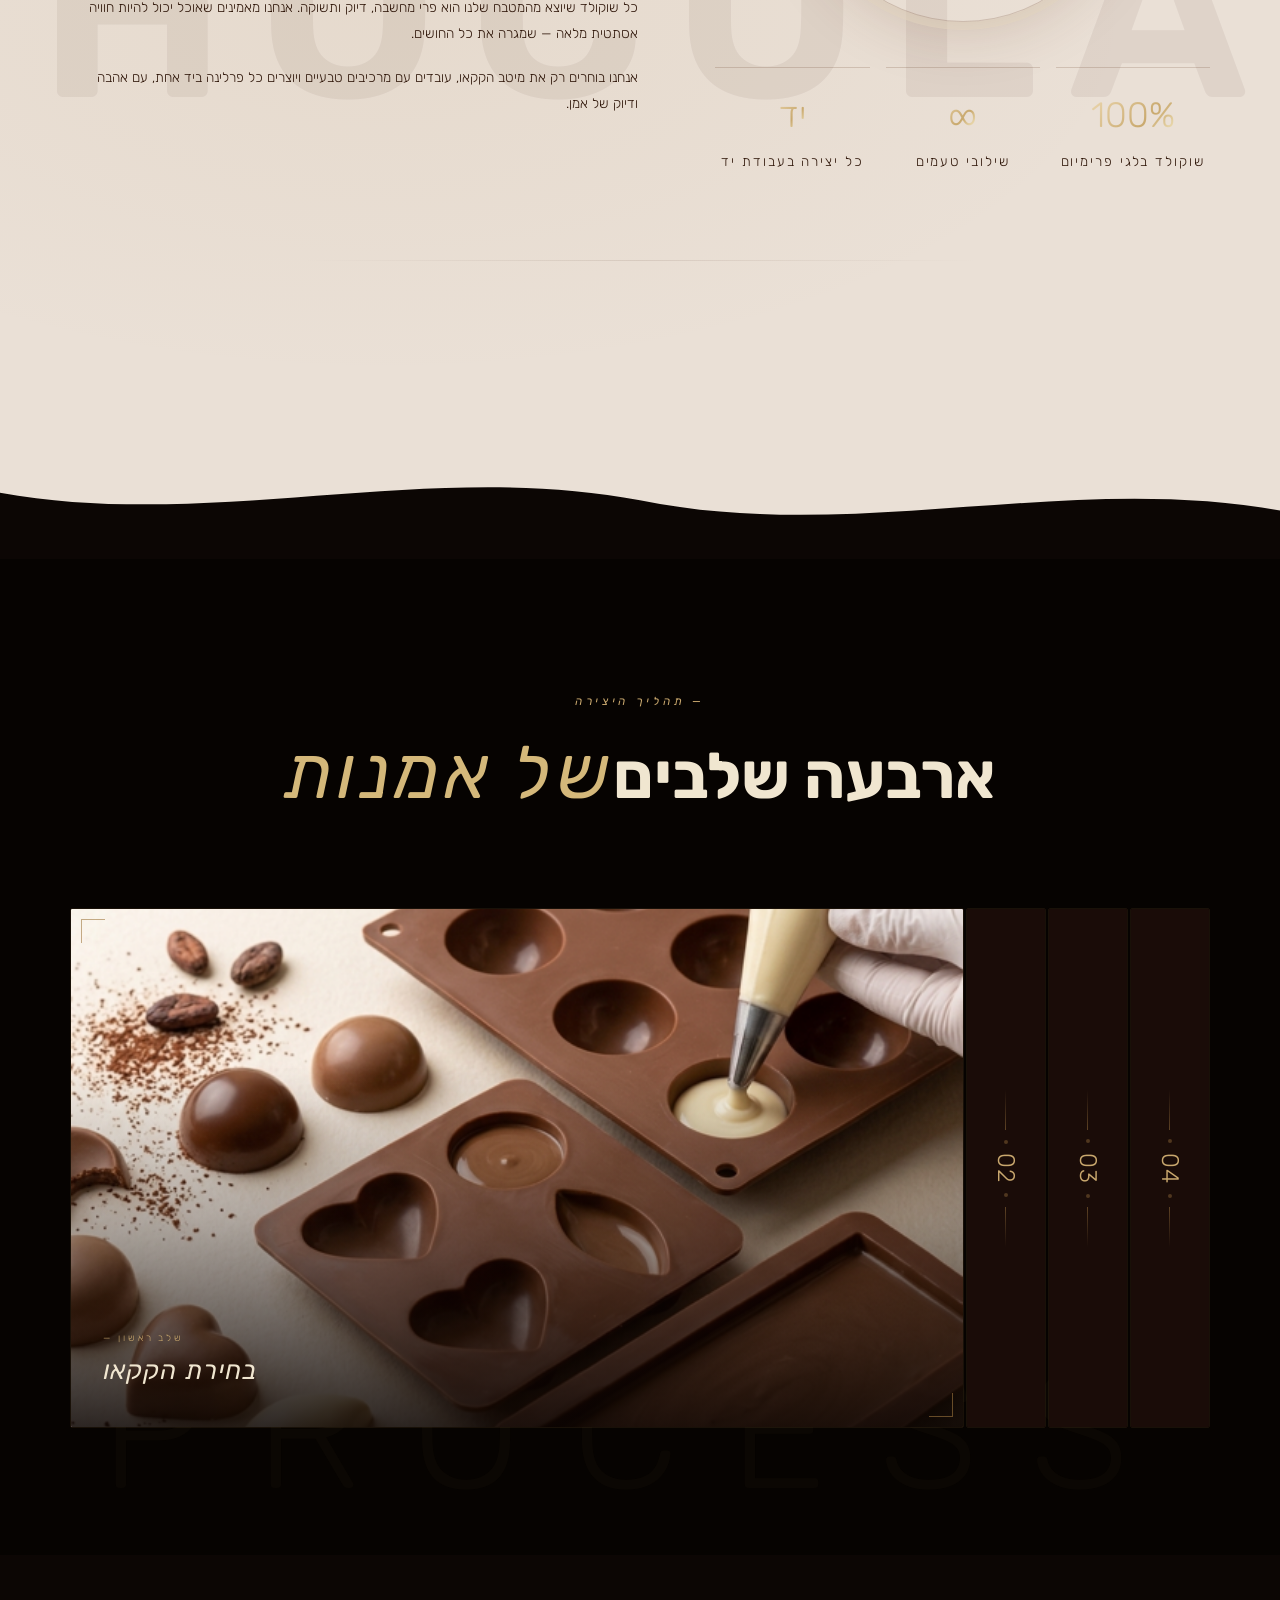
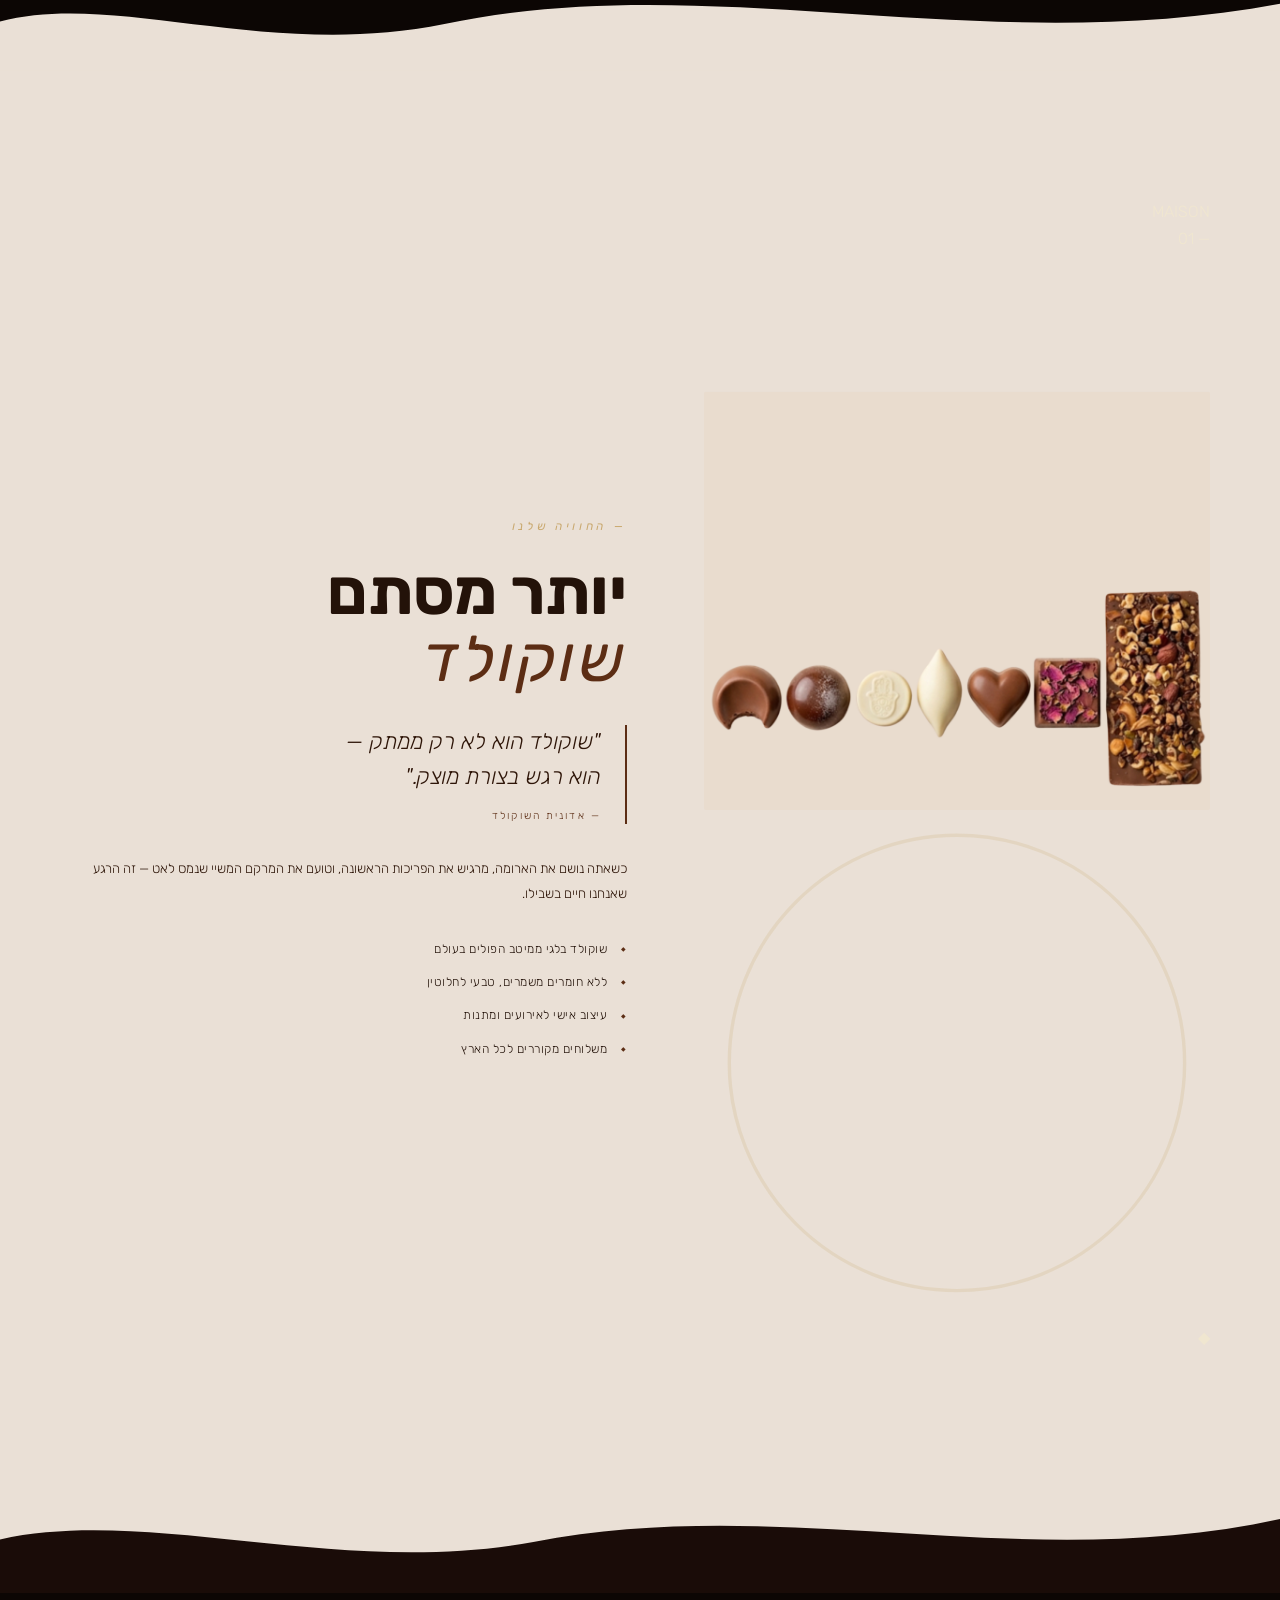
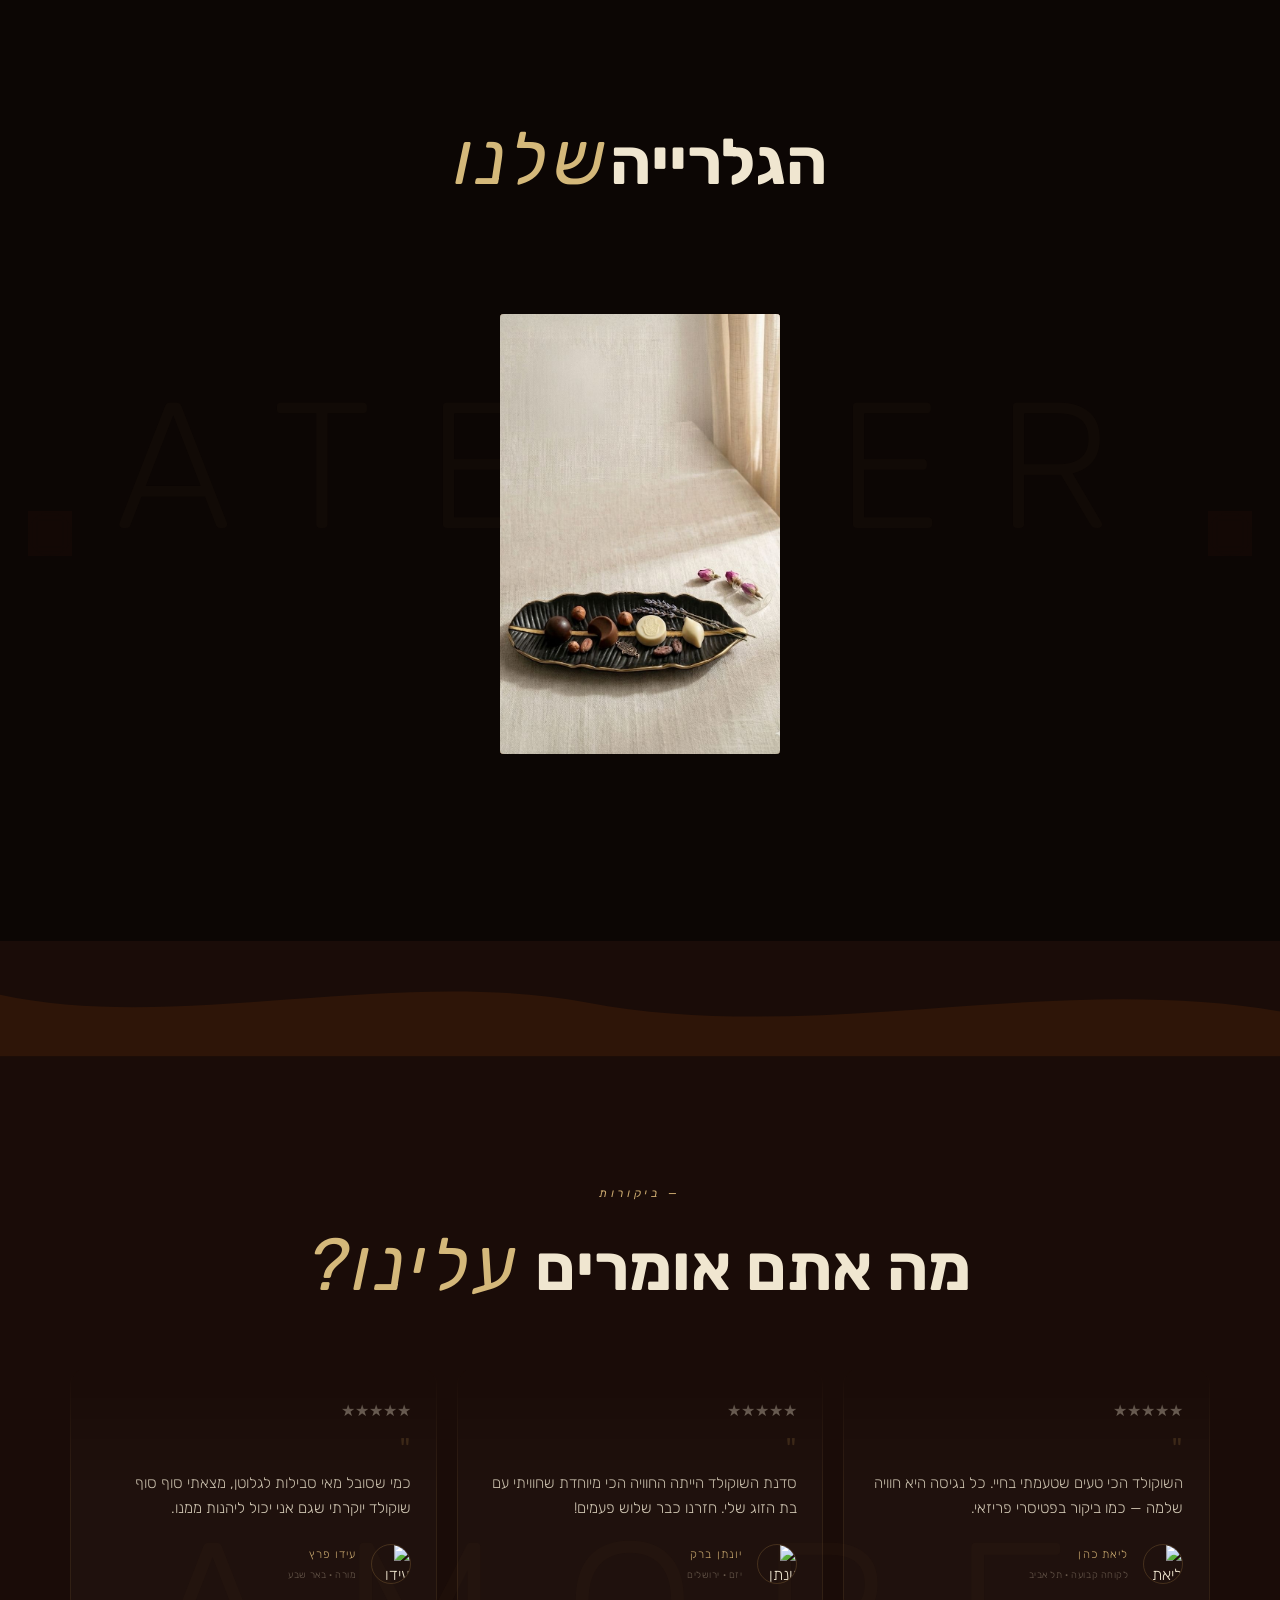
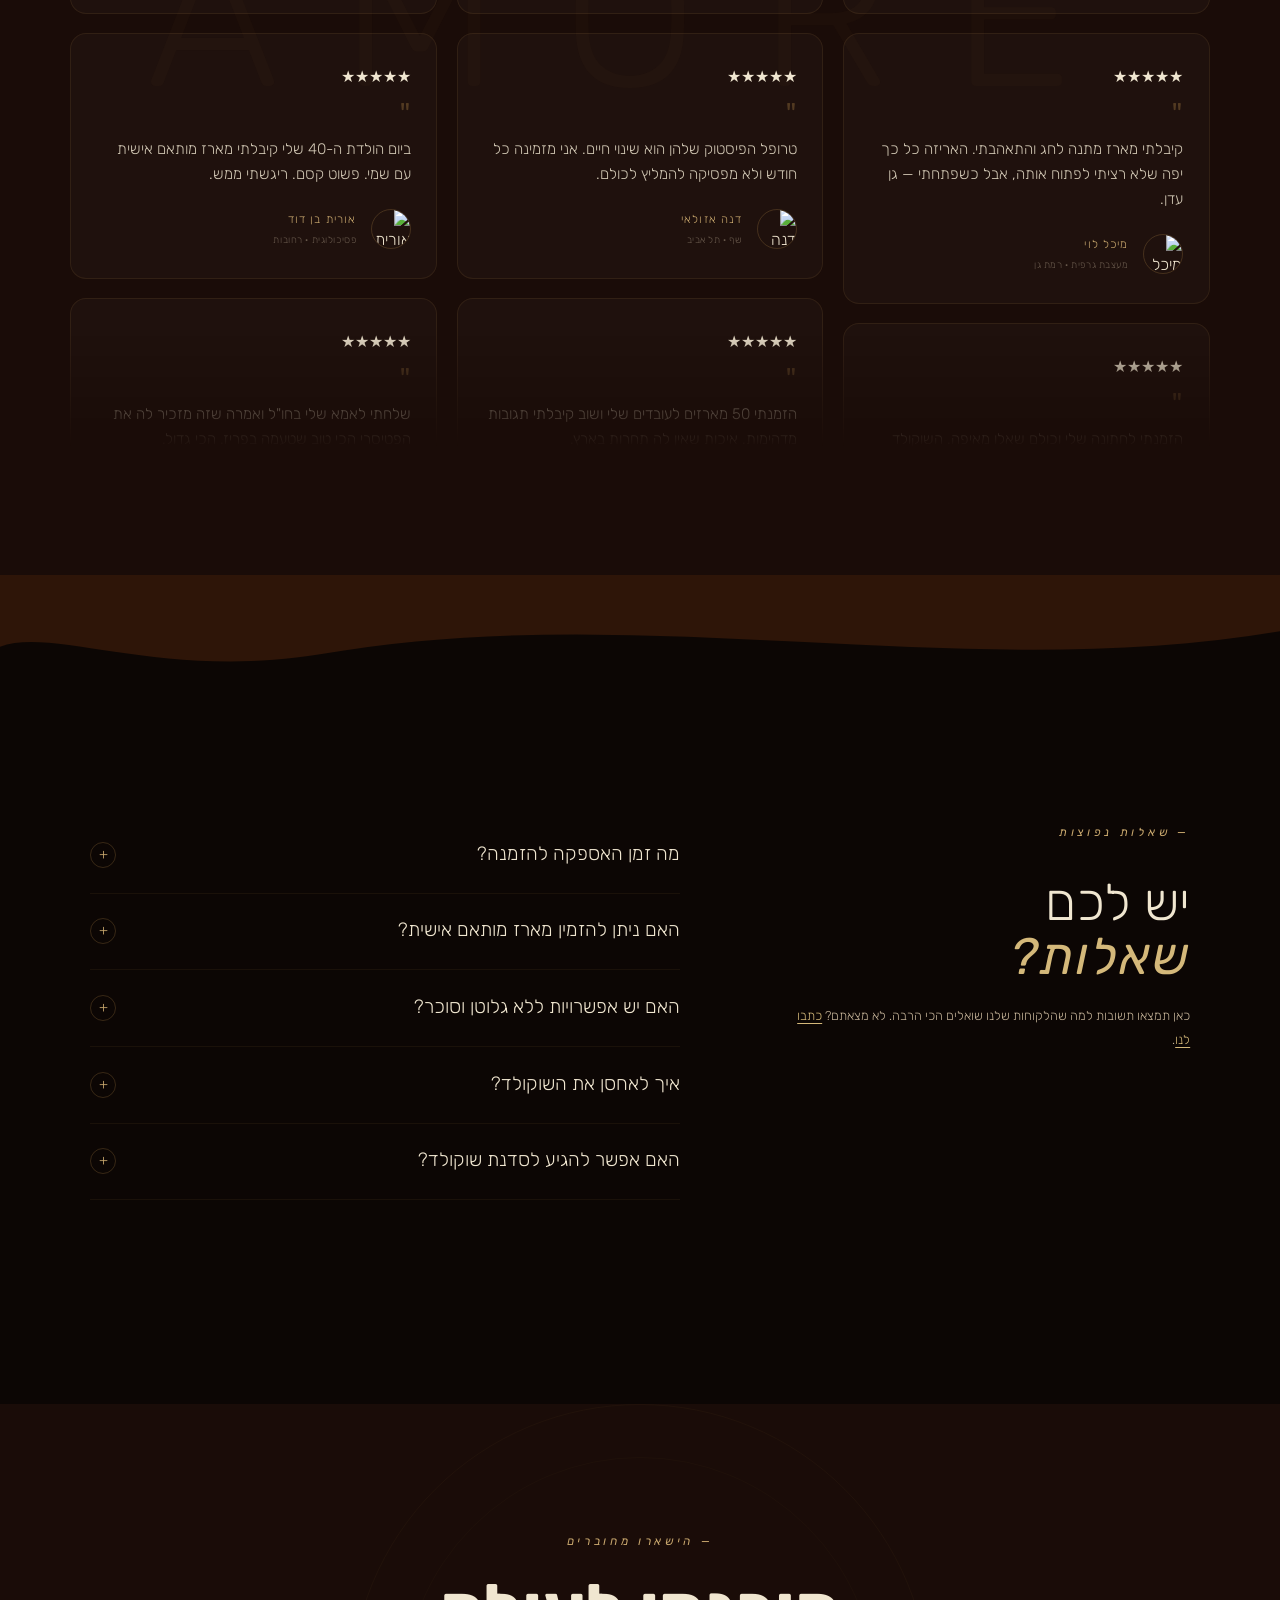
==== commit 10c308df: "Update index.html" ====
--- a/index.html
+++ b/index.html
@@ -11,6 +11,8 @@
   <link href="https://fonts.googleapis.com/css2?family=Rubik:ital,wght@0,300;0,400;0,500;0,600;0,700;0,800;0,900;1,300;1,400;1,500;1,600;1,700&family=Cormorant+Garamond:ital,wght@0,300;0,400;0,500;0,600;1,300;1,400;1,500;1,600&family=Caveat:wght@400;500;600;700&family=Frank+Ruhl+Libre:wght@300;400;500;700;900&family=Gveret+Levin+AlefAlefAlef&display=swap" rel="stylesheet" />
 
   <link rel="stylesheet" href="style.css" />
+  <!-- Lenis smooth scroll -->
+  <script src="https://unpkg.com/@studio-freight/lenis@1.0.42/dist/lenis.min.js"></script>
   <style>
     /* ── BEAMS CANVAS ── */
     #beamsCanvas {
@@ -278,10 +280,10 @@
     .pi-7 { grid-column: 8/10; grid-row: 3/4; aspect-ratio: 4/5; }
     .pi-8 { grid-column: 10/13; grid-row: 3/4; aspect-ratio: 4/3; }
 
-    /* ── 3D MARQUEE REVIEWS ── */
+    /* ── SPLIT TESTIMONIAL ── */
     .reviews-3d-section {
       background: var(--ink);
-      padding: var(--pad-v) var(--pad-h);
+      padding: clamp(5rem,10vw,9rem) var(--pad-h);
       overflow: hidden;
       position: relative;
     }
@@ -291,93 +293,166 @@
       display: flex; align-items: center; justify-content: center;
       font-size: clamp(8rem,20vw,18rem);
       font-family: var(--serif);
-      color: rgba(160,120,64,.03);
+      color: rgba(160,120,64,.025);
       letter-spacing: .3em;
       pointer-events: none;
     }
     .reviews-3d-inner {
       position: relative; z-index: 1;
-    }
-    .marquee-3d-stage {
-      perspective: 400px;
+      max-width: 1100px;
+      margin: 0 auto;
+    }
+    /* Split layout: left = text, right = image */
+    .split-testimonial {
+      display: grid;
+      grid-template-columns: 1fr 300px;
+      gap: 4rem;
+      align-items: center;
+      cursor: pointer;
+      position: relative;
+    }
+    .split-testi-left { position: relative; }
+
+    /* Company tag */
+    .split-testi-tag {
+      display: flex;
+      align-items: center;
+      gap: .8rem;
+      font-size: .58rem;
+      letter-spacing: .28em;
+      text-transform: uppercase;
+      color: rgba(196,178,152,.45);
+      font-family: var(--serif);
+      margin-bottom: 2rem;
+      opacity: 0;
+      transform: translateY(8px);
+      transition: opacity .5s ease, transform .5s ease;
+    }
+    .split-testi-tag.visible { opacity: 1; transform: translateY(0); }
+    .split-testi-tag::before {
+      content: '';
+      display: block;
+      width: 2.5rem;
+      height: 1px;
+      background: rgba(160,120,64,.4);
+    }
+
+    /* Quote */
+    .split-testi-quote {
+      font-family: var(--serif);
+      font-size: clamp(1.35rem, 3vw, 2.1rem);
+      font-weight: 300;
+      line-height: 1.45;
+      letter-spacing: .01em;
+      color: var(--cream);
+      position: relative;
       overflow: hidden;
-      height: 520px;
-      mask-image: linear-gradient(to bottom, transparent 0%, black 15%, black 85%, transparent 100%);
-      -webkit-mask-image: linear-gradient(to bottom, transparent 0%, black 15%, black 85%, transparent 100%);
+    }
+    .split-testi-quote-inner {
+      display: block;
+      opacity: 0;
+      transform: translateY(32px);
+      transition: opacity .65s cubic-bezier(0.22,1,.36,1),
+                  transform .65s cubic-bezier(0.22,1,.36,1);
+    }
+    .split-testi-quote-inner.visible { opacity: 1; transform: translateY(0); }
+
+    /* Author */
+    .split-testi-author {
+      display: flex;
+      align-items: center;
+      gap: 1.2rem;
+      margin-top: 2.2rem;
+      opacity: 0;
+      transform: translateY(8px);
+      transition: opacity .5s ease .15s, transform .5s ease .15s;
+    }
+    .split-testi-author.visible { opacity: 1; transform: translateY(0); }
+    .split-testi-line {
+      width: 2.5rem; height: 1px;
+      background: rgba(160,120,64,.35);
+    }
+    .split-testi-name {
+      font-size: .72rem;
+      letter-spacing: .12em;
+      color: var(--gold);
+      font-family: var(--serif);
+      display: block;
+    }
+    .split-testi-role {
+      font-size: .6rem;
+      letter-spacing: .08em;
+      color: rgba(196,178,152,.42);
+      font-family: var(--sans);
+      display: block;
+      margin-top: .15rem;
+    }
+
+    /* Right: image */
+    .split-testi-right {
       position: relative;
-    }
-    .marquee-3d-transform {
+      height: 360px;
+    }
+    .split-testi-img-wrap {
+      position: absolute; inset: 0;
+      border-radius: 4px;
+      overflow: hidden;
+      border: 1px solid rgba(160,120,64,.12);
+    }
+    .split-testi-img {
+      width: 100%;
+      height: 100%;
+      object-fit: cover;
+      display: block;
+    }
+    /* Next hint on hover */
+    .split-testi-next-hint {
+      position: absolute;
+      bottom: -3rem;
+      left: 50%;
+      transform: translateX(-50%);
+      font-size: .52rem;
+      letter-spacing: .25em;
+      color: rgba(196,178,152,.3);
       display: flex;
-      gap: 1.2rem;
-      transform: rotateX(18deg) rotateY(5deg) rotateZ(-6deg);
-      transform-origin: center center;
-      height: 100%;
-      align-items: flex-start;
-    }
-    .marquee-col {
+      align-items: center;
+      gap: .5rem;
+      opacity: 0;
+      transition: opacity .3s ease;
+      pointer-events: none;
+      white-space: nowrap;
+      font-family: var(--serif);
+      text-transform: uppercase;
+    }
+    .split-testimonial:hover .split-testi-next-hint { opacity: 1; }
+
+    /* Dots */
+    .split-testi-dots {
       display: flex;
-      flex-direction: column;
-      gap: 1rem;
-      flex-shrink: 0;
-      width: 240px;
-    }
-    .marquee-col-inner {
-      display: flex;
-      flex-direction: column;
-      gap: 1rem;
-      animation: marqueeUp 30s linear infinite;
-    }
-    .marquee-col:nth-child(2) .marquee-col-inner {
-      animation-direction: reverse;
-      animation-duration: 35s;
-    }
-    .marquee-col:nth-child(3) .marquee-col-inner {
-      animation-duration: 28s;
-    }
-    .marquee-col:nth-child(4) .marquee-col-inner {
-      animation-direction: reverse;
-      animation-duration: 32s;
-    }
-    @keyframes marqueeUp {
-      from { transform: translateY(0); }
-      to   { transform: translateY(-50%); }
-    }
-    .review-mini-card {
-      background: linear-gradient(135deg, rgba(42,26,20,.9), rgba(20,10,6,.95));
-      border: 1px solid rgba(160,120,64,.15);
-      border-radius: 4px;
-      padding: 1.2rem;
-      flex-shrink: 0;
-      backdrop-filter: blur(8px);
-    }
-    .rmc-stars { color: var(--gold); font-size: .7rem; margin-bottom: .6rem; letter-spacing: .1em; }
-    .rmc-text {
-      font-size: .78rem;
-      color: var(--stone);
-      line-height: 1.55;
-      margin-bottom: .8rem;
-      font-family: var(--sans);
-    }
-    .rmc-author {
-      display: flex; align-items: center; gap: .6rem;
-    }
-    .rmc-avatar {
-      width: 30px; height: 30px;
+      gap: .7rem;
+      margin-top: 3rem;
+      align-items: center;
+    }
+    .split-testi-dot {
+      width: 6px; height: 6px;
       border-radius: 50%;
-      object-fit: cover;
-      border: 1px solid rgba(160,120,64,.3);
-    }
-    .rmc-name {
-      font-size: .72rem;
-      color: var(--cream);
-      font-family: var(--sans);
-      font-weight: 600;
-      display: block;
-    }
-    .rmc-role {
-      font-size: .62rem;
-      color: rgba(196,178,152,.5);
-      display: block;
+      background: rgba(196,178,152,.2);
+      cursor: pointer;
+      transition: background .35s ease, transform .35s ease;
+      border: none;
+      padding: 0;
+    }
+    .split-testi-dot.active {
+      background: var(--gold);
+      transform: scale(1.35);
+    }
+
+    @media (max-width: 800px) {
+      .split-testimonial {
+        grid-template-columns: 1fr;
+        gap: 2.5rem;
+      }
+      .split-testi-right { height: 260px; }
     }
 
     /* ── LUXURY ORNAMENTAL DIVIDERS ── */
@@ -435,14 +510,14 @@
     .grad-divider-gem::before { transform: translate(-12px,-50%) rotate(45deg); }
     .grad-divider-gem::after  { transform: translate(8px,-50%) rotate(45deg); }
 
-    /* ── 3D CIRCULAR GALLERY ── */
-    .circ-gallery-section {
+    /* ── ACCORDION GALLERY ── */
+    .gal-section {
       background: var(--choc);
+      padding: clamp(4rem, 8vw, 8rem) var(--pad-h);
       position: relative;
-      z-index: 1;
-      /* NO overflow:hidden — it clips 3D cards */
-    }
-    .circ-gallery-section::before {
+      overflow: hidden;
+    }
+    .gal-section::before {
       content: 'ATELIER';
       position: absolute; top: 50%; left: 50%;
       transform: translate(-50%,-50%);
@@ -454,128 +529,229 @@
       white-space: nowrap;
       z-index: 0;
     }
-    .circ-gallery-sticky {
-      position: sticky;
-      top: 0;
-      height: 100vh;
-      background: var(--choc);
+    .gal-header {
+      text-align: center;
+      margin-bottom: clamp(2rem, 5vw, 3.5rem);
+      position: relative;
+      z-index: 1;
+      pointer-events: none;
+    }
+    .gal-header .section-label {
+      justify-content: center;
+    }
+
+    /* ── 3D CAROUSEL ── */
+    .gal-carousel {
+      position: relative;
+      z-index: 1;
+      height: clamp(380px, 60vw, 560px);
+      display: flex;
+      align-items: center;
+      justify-content: center;
+      overflow: hidden;
+    }
+    .gal-carousel-track {
+      position: relative;
+      width: 100%;
+      height: 100%;
+      display: flex;
+      align-items: center;
+      justify-content: center;
+      perspective: 1100px;
+    }
+    .gal-car-item {
+      position: absolute;
+      width: clamp(180px, 22vw, 280px);
+      height: clamp(280px, 44vw, 440px);
+      border-radius: 4px;
+      overflow: hidden;
+      cursor: pointer;
+      transition: transform 0.55s cubic-bezier(0.76,0,0.24,1),
+                  opacity 0.55s ease,
+                  filter 0.55s ease,
+                  box-shadow 0.55s ease;
+      will-change: transform, opacity, filter;
+    }
+    .gal-car-item img {
+      width: 100%; height: 100%;
+      object-fit: cover;
+      display: block;
+      transition: transform 0.8s cubic-bezier(0.76,0,0.24,1);
+    }
+    .gal-car-item.is-center:hover img { transform: scale(1.04); }
+    .gal-car-item.is-center {
+      box-shadow: 0 32px 90px rgba(0,0,0,.6), 0 0 0 1px rgba(160,120,64,.18);
+    }
+    .gal-car-item::after {
+      content: '';
+      position: absolute; inset: 0;
+      background: linear-gradient(to top, rgba(10,4,2,.7) 0%, rgba(10,4,2,.05) 50%, transparent 75%);
+      opacity: 0;
+      transition: opacity 0.45s ease;
+    }
+    .gal-car-item.is-center::after { opacity: 1; }
+
+    /* Label on center image */
+    .gal-car-label {
+      position: absolute; bottom: 0; left: 0; right: 0;
+      padding: 1.4rem 1.2rem 1rem;
+      z-index: 3;
+      display: flex;
+      justify-content: space-between;
+      align-items: flex-end;
+      transform: translateY(8px);
+      opacity: 0;
+      transition: transform 0.5s cubic-bezier(0.76,0,0.24,1),
+                  opacity 0.5s ease 0.1s;
+    }
+    .gal-car-item.is-center .gal-car-label { transform: translateY(0); opacity: 1; }
+    .gal-car-name {
+      font-family: var(--serif);
+      font-size: .55rem;
+      letter-spacing: .28em;
+      color: var(--gold);
+      text-transform: uppercase;
+      white-space: nowrap;
+    }
+    .gal-car-num {
+      font-family: var(--serif);
+      font-size: .48rem;
+      letter-spacing: .4em;
+      color: rgba(196,178,152,.3);
+    }
+
+    /* Nav buttons */
+    .gal-car-btn {
+      position: absolute;
+      top: 50%; transform: translateY(-50%);
+      z-index: 10;
+      background: rgba(26,12,8,.55);
+      border: 1px solid rgba(160,120,64,.22);
+      color: rgba(196,178,152,.55);
+      width: 44px; height: 44px;
+      border-radius: 50%;
+      display: flex; align-items: center; justify-content: center;
+      cursor: pointer;
+      font-size: 1.1rem;
+      backdrop-filter: blur(6px);
+      transition: color .3s ease, border-color .3s ease, background .3s ease,
+                  transform .3s ease;
+    }
+    .gal-car-prev { left: clamp(6px, 3vw, 28px); }
+    .gal-car-next { right: clamp(6px, 3vw, 28px); }
+    .gal-car-btn:hover {
+      color: var(--gold);
+      border-color: rgba(160,120,64,.55);
+      background: rgba(26,12,8,.8);
+    }
+    .gal-car-prev:hover { transform: translateY(-50%) translateX(-3px); }
+    .gal-car-next:hover { transform: translateY(-50%) translateX(3px); }
+
+    /* Dot indicators */
+    .gal-car-dots {
+      position: absolute;
+      bottom: -2.2rem;
+      left: 50%; transform: translateX(-50%);
+      display: flex; gap: .55rem;
+      z-index: 5;
+    }
+    .gal-car-dot {
+      width: 5px; height: 5px;
+      border-radius: 50%;
+      background: rgba(196,178,152,.2);
+      border: none; cursor: pointer;
+      padding: 0;
+      transition: background .35s ease, transform .35s ease;
+    }
+    .gal-car-dot.active {
+      background: var(--gold);
+      transform: scale(1.4);
+    }
+
+    @media (max-width: 600px) {
+      .gal-carousel { height: clamp(300px, 90vw, 400px); }
+      .gal-car-item {
+        width: clamp(140px, 48vw, 200px);
+        height: clamp(220px, 74vw, 320px);
+      }
+    }
+
+    /* Lightbox */
+    .gal-lightbox {
+      position: fixed; inset: 0;
+      z-index: 9000;
+      display: flex;
+      align-items: center;
+      justify-content: center;
+      pointer-events: none;
+      opacity: 0;
+      transition: opacity .4s ease;
+    }
+    .gal-lightbox.open { opacity: 1; pointer-events: all; }
+    .gal-lb-backdrop {
+      position: absolute; inset: 0;
+      background: rgba(8,3,1,.94);
+      backdrop-filter: blur(12px);
+    }
+    .gal-lb-content {
+      position: relative; z-index: 1;
+      max-width: min(92vw, 880px);
+      max-height: 92vh;
       display: flex;
       flex-direction: column;
       align-items: center;
-      justify-content: center;
-      /* NO overflow:hidden — it clips 3D cards */
-    }
-    .circ-gallery-header {
-      text-align: center;
-      position: relative;
-      z-index: 10;
-      margin-bottom: 0;
-      pointer-events: none;
-    }
-    .circ-gallery-header .section-label {
-      justify-content: center;
-    }
-    .circ-stage-wrap {
-      width: 100%;
-      flex: 1;
-      display: flex;
-      align-items: center;
-      justify-content: center;
-      position: relative;
-    }
-    /* Perspective lives on this wrapper — NOT on the element with transform-style */
-    .circ-stage {
-      width: 100%;
-      height: 480px;
-      position: relative;
-      perspective: 1200px;
-      perspective-origin: 50% 50%;
-    }
-    /* Rotor is the 3D space — it must NOT have overflow:hidden or filter */
-    .circ-rotor {
-      position: absolute;
-      inset: 0;
-      transform-style: preserve-3d;
-      will-change: transform;
-    }
-    /* Cards: no overflow:hidden (breaks 3D), no transform-style needed */
-    .circ-card {
-      position: absolute;
-      width: 240px;
-      height: 340px;
-      left: 50%;
-      top: 50%;
-      margin-left: -120px;
-      margin-top: -170px;
-      border-radius: 3px;
-      cursor: pointer;
-      backface-visibility: hidden;
-      /* box-shadow only, transitions only on box-shadow */
-      box-shadow: 0 8px 40px rgba(0,0,0,.5);
-      transition: box-shadow .4s ease;
-    }
-    .circ-card.front {
-      box-shadow: 0 16px 60px rgba(0,0,0,.75), 0 0 30px rgba(160,120,64,.15);
-    }
-    /* Inner wrapper handles overflow:hidden safely (it's a flat 2D child) */
-    .circ-card-inner {
-      position: absolute;
-      inset: 0;
-      border-radius: 3px;
-      overflow: hidden;
-    }
-    .circ-card img {
-      width: 100%; height: 100%;
-      object-fit: cover;
+      transform: scale(0.88) translateY(20px);
+      transition: transform .6s cubic-bezier(0.34,1.56,0.64,1),
+                  opacity .4s ease;
+      opacity: 0;
+    }
+    .gal-lightbox.open .gal-lb-content { transform: scale(1) translateY(0); opacity: 1; }
+    .gal-lb-img {
+      max-width: 100%;
+      max-height: 82vh;
+      object-fit: contain;
       display: block;
-      transition: transform .7s cubic-bezier(0.76,0,0.24,1);
-    }
-    .circ-card:hover img,
-    .circ-card.front img { transform: scale(1.06); }
-    .circ-card-overlay {
-      position: absolute; inset: 0;
-      background: linear-gradient(to top, rgba(10,4,2,.88) 0%, rgba(10,4,2,.2) 45%, transparent 70%);
-      opacity: 0;
-      transition: opacity .45s ease;
-    }
-    .circ-card.front .circ-card-overlay,
-    .circ-card:hover .circ-card-overlay { opacity: 1; }
-    .circ-card-label {
-      position: absolute; bottom: 0; left: 0; right: 0;
-      padding: 1.4rem 1.1rem;
-      transform: translateY(8px);
-      opacity: 0;
-      transition: transform .45s ease, opacity .45s ease;
-      z-index: 2;
-    }
-    .circ-card.front .circ-card-label,
-    .circ-card:hover .circ-card-label {
-      transform: translateY(0);
-      opacity: 1;
-    }
-    .circ-card-label span {
-      font-size: .62rem;
-      letter-spacing: .22em;
+      border-radius: 2px;
+      box-shadow: 0 40px 120px rgba(0,0,0,.7);
+    }
+    .gal-lb-caption {
+      margin-top: 1.1rem;
+      font-size: .58rem;
+      letter-spacing: .3em;
       color: var(--gold);
       font-family: var(--serif);
       text-transform: uppercase;
     }
-    .circ-gallery-hint {
-      text-align: center;
-      padding: 1.2rem;
-      position: relative;
-      z-index: 10;
-    }
-    .circ-gallery-hint p {
-      font-size: .6rem;
-      letter-spacing: .25em;
+    .gal-lb-close {
+      position: absolute; top: -3rem; right: 0;
+      background: none; border: none;
+      color: rgba(196,178,152,.45);
+      font-size: 1.2rem;
+      cursor: pointer;
+      transition: color .2s ease;
+      padding: .5rem;
+    }
+    .gal-lb-close:hover { color: var(--gold); }
+
+    /* Nav arrows */
+    .gal-lb-prev, .gal-lb-next {
+      position: fixed;
+      top: 50%; transform: translateY(-50%);
+      background: none; border: none;
       color: rgba(196,178,152,.35);
-      font-family: var(--serif);
-      text-transform: uppercase;
-    }
-    @media (max-width: 768px) {
-      .circ-stage { height: 340px; }
-      .circ-card  { width: 170px; height: 240px; margin-left: -85px; margin-top: -120px; }
+      font-size: 2rem;
+      cursor: pointer;
+      z-index: 9001;
+      padding: 1rem;
+      transition: color .3s ease, transform .3s ease;
+    }
+    .gal-lb-prev { left: 2rem; }
+    .gal-lb-next { right: 2rem; }
+    .gal-lb-prev:hover { color: var(--gold); transform: translateY(-50%) translateX(-4px); }
+    .gal-lb-next:hover { color: var(--gold); transform: translateY(-50%) translateX(4px); }
+    @media (max-width: 700px) {
+      .gal-lb-prev { left: .5rem; }
+      .gal-lb-next { right: .5rem; }
     }
 
     /* ── ENHANCED CRAFT CARDS ── */
@@ -764,61 +940,6 @@
       }
     }
 
-    /* ── CAROUSEL CARDS — DECORATED ── */
-    .circ-card {
-      border: 1px solid rgba(160,120,64,.22) !important;
-      box-shadow: 0 4px 24px rgba(0,0,0,.45),
-                  0 0 0 1px rgba(160,120,64,.08),
-                  0 0 18px rgba(160,120,64,.12) !important;
-    }
-    .circ-card.front {
-      border-color: rgba(160,120,64,.55) !important;
-      box-shadow: 0 16px 60px rgba(0,0,0,.75),
-                  0 0 0 1px rgba(160,120,64,.25),
-                  0 0 40px rgba(160,120,64,.28),
-                  inset 0 1px 0 rgba(160,120,64,.15) !important;
-    }
-    /* gold corner ornaments on cards */
-    .circ-card-corner {
-      position: absolute;
-      width: 16px; height: 16px;
-      z-index: 3;
-      pointer-events: none;
-    }
-    .circ-card-corner--tl { top: 8px; left: 8px;
-      border-top: 1px solid rgba(160,120,64,.7); border-left: 1px solid rgba(160,120,64,.7); }
-    .circ-card-corner--tr { top: 8px; right: 8px;
-      border-top: 1px solid rgba(160,120,64,.7); border-right: 1px solid rgba(160,120,64,.7); }
-    .circ-card-corner--bl { bottom: 8px; left: 8px;
-      border-bottom: 1px solid rgba(160,120,64,.7); border-left: 1px solid rgba(160,120,64,.7); }
-    .circ-card-corner--br { bottom: 8px; right: 8px;
-      border-bottom: 1px solid rgba(160,120,64,.7); border-right: 1px solid rgba(160,120,64,.7); }
-    /* decorative top bar */
-    .circ-card-deco-bar {
-      position: absolute; top: 0; left: 50%; transform: translateX(-50%);
-      width: 40px; height: 1px;
-      background: linear-gradient(to right, transparent, rgba(160,120,64,.8), transparent);
-      z-index: 3;
-      pointer-events: none;
-    }
-    /* Shimmer on front card */
-    .circ-card.front .circ-card-inner::after {
-      content: '';
-      position: absolute; inset: 0;
-      background: linear-gradient(135deg, rgba(255,255,255,.04) 0%, transparent 50%);
-      z-index: 2;
-      pointer-events: none;
-    }
-    /* card number badge */
-    .circ-card-badge {
-      position: absolute; top: 18px; right: 14px;
-      font-family: var(--serif);
-      font-size: .5rem;
-      letter-spacing: .25em;
-      color: rgba(160,120,64,.7);
-      z-index: 4;
-      pointer-events: none;
-    }
 
     /* ── 3D FLOATING CHOCOLATE BOX ── */
     .hero-3d-box-wrap {
@@ -1314,13 +1435,13 @@
         gap: 0 !important;
       }
       .htv2-brand {
-        font-size: clamp(3.4rem, 13vw, 5rem) !important;
-        line-height: 0.95 !important;
+        font-size: clamp(4.2rem, 16vw, 6.5rem) !important;
+        line-height: 0.93 !important;
         text-align: center !important;
         display: block !important;
       }
       .htv2-brand--sub {
-        font-size: clamp(2.6rem, 10vw, 3.8rem) !important;
+        font-size: clamp(3.2rem, 13vw, 5rem) !important;
         line-height: 1.0 !important;
         letter-spacing: 0.05em !important;
         text-align: center !important;
@@ -1360,6 +1481,24 @@
         width: 100% !important;
         box-sizing: border-box !important;
       }
+      /* Mobile outline button — premium glow treatment */
+      .hero-actions-v2 .btn-choc-outline,
+      .hero-mobile-actions .btn-choc-outline {
+        border-color: rgba(201,169,110,.45) !important;
+        box-shadow:
+          0 0 0 1px rgba(201,169,110,.12),
+          0 0 18px rgba(160,100,30,.18),
+          inset 0 0 12px rgba(201,169,110,.04) !important;
+        background: linear-gradient(135deg,
+          rgba(160,120,64,.07) 0%,
+          rgba(201,169,110,.03) 50%,
+          rgba(160,120,64,.07) 100%) !important;
+        animation: outlineGlowPulse 3s ease-in-out infinite !important;
+      }
+      @keyframes outlineGlowPulse {
+        0%, 100% { box-shadow: 0 0 0 1px rgba(201,169,110,.12), 0 0 18px rgba(160,100,30,.18), inset 0 0 12px rgba(201,169,110,.04); }
+        50%       { box-shadow: 0 0 0 1px rgba(201,169,110,.22), 0 0 28px rgba(160,100,30,.28), inset 0 0 18px rgba(201,169,110,.08); }
+      }
       .hero-gooey-btn-wrap {
         filter: none !important;
         width: 100% !important;
@@ -1422,7 +1561,165 @@
       z-index: 0;
     }
 
+    /* ── TESTIMONIALS COLUMNS ── */
+    .tc-section {
+      background: var(--choc);
+      padding: clamp(5rem,10vw,9rem) 0;
+      overflow: hidden;
+      position: relative;
+    }
+    .tc-section::before {
+      content: 'AMORE';
+      position: absolute; top: 50%; left: 50%;
+      transform: translate(-50%,-50%);
+      font-size: clamp(6rem,16vw,14rem);
+      font-family: var(--serif);
+      letter-spacing: .3em;
+      color: rgba(160,120,64,.03);
+      pointer-events: none; white-space: nowrap;
+      z-index: 0;
+    }
+    .tc-inner {
+      position: relative; z-index: 1;
+    }
+    .tc-header {
+      text-align: center;
+      margin-bottom: clamp(2.5rem, 5vw, 4rem);
+      padding: 0 var(--pad-h);
+    }
+    .tc-columns-wrap {
+      display: flex;
+      gap: 1.2rem;
+      justify-content: center;
+      padding: 0 var(--pad-h);
+      max-height: 680px;
+      overflow: hidden;
+      -webkit-mask-image: linear-gradient(to bottom, transparent, black 18%, black 82%, transparent);
+      mask-image: linear-gradient(to bottom, transparent, black 18%, black 82%, transparent);
+    }
+    .tc-col {
+      flex: 1;
+      min-width: 0;
+      overflow: hidden;
+    }
+    .tc-col--2 { display: none; }
+    .tc-col--3 { display: none; }
+    .tc-track {
+      display: flex;
+      flex-direction: column;
+      gap: 1.2rem;
+      animation: tcScroll linear infinite;
+    }
+    .tc-col--1 .tc-track { animation-duration: 28s; }
+    .tc-col--2 .tc-track { animation-duration: 34s; animation-direction: normal; }
+    .tc-col--3 .tc-track { animation-duration: 24s; }
+    .tc-track:hover { animation-play-state: paused; }
+    @keyframes tcScroll {
+      0%   { transform: translateY(0); }
+      100% { transform: translateY(-50%); }
+    }
+    .tc-card {
+      background: rgba(255,255,255,.025);
+      border: 1px solid rgba(160,120,64,.14);
+      border-radius: 16px;
+      padding: 1.8rem 1.6rem;
+      position: relative;
+      overflow: hidden;
+      transition: border-color .4s ease, background .4s ease, transform .4s cubic-bezier(0.22,1,.36,1);
+      cursor: default;
+      direction: rtl;
+    }
+    .tc-card::before {
+      content: '';
+      position: absolute;
+      inset: 0;
+      background: radial-gradient(ellipse at 20% 20%, rgba(160,120,64,.07), transparent 65%);
+      opacity: 0;
+      transition: opacity .4s ease;
+    }
+    .tc-card:hover {
+      border-color: rgba(160,120,64,.38);
+      background: rgba(255,255,255,.045);
+      transform: translateY(-3px);
+    }
+    .tc-card:hover::before { opacity: 1; }
+    .tc-card-quote {
+      font-family: var(--serif);
+      font-size: clamp(.85rem, 1.5vw, .95rem);
+      font-weight: 300;
+      line-height: 1.65;
+      color: rgba(240,230,208,.85);
+      margin-bottom: 1.4rem;
+    }
+    .tc-card-quote::before {
+      content: '"';
+      font-size: 2.2rem;
+      line-height: .6;
+      color: rgba(160,120,64,.4);
+      font-family: var(--serif);
+      display: block;
+      margin-bottom: .6rem;
+    }
+    .tc-card-author {
+      display: flex;
+      align-items: center;
+      gap: .9rem;
+    }
+    .tc-card-avatar {
+      width: 40px; height: 40px;
+      border-radius: 50%;
+      object-fit: cover;
+      border: 1.5px solid rgba(160,120,64,.3);
+      flex-shrink: 0;
+    }
+    .tc-card-name {
+      font-family: var(--serif);
+      font-size: .72rem;
+      letter-spacing: .1em;
+      color: var(--gold);
+      display: block;
+    }
+    .tc-card-role {
+      font-family: var(--sans);
+      font-size: .6rem;
+      letter-spacing: .06em;
+      color: rgba(196,178,152,.45);
+      display: block;
+      margin-top: .15rem;
+    }
+    .tc-stars {
+      display: flex;
+      gap: .2rem;
+      margin-bottom: 1rem;
+      flex-direction: row-reverse;
+      justify-content: flex-end;
+    }
+    .tc-star {
+      width: 12px; height: 12px;
+      color: var(--gold);
+      opacity: .85;
+      font-size: .7rem;
+    }
+
     /* ── MOBILE ── */
+    @media (min-width: 640px) {
+      .tc-col--2 { display: block; }
+    }
+    @media (min-width: 1024px) {
+      .tc-col--3 { display: block; }
+    }
+    @media (max-width: 639px) {
+      .tc-columns-wrap {
+        max-height: 560px;
+        padding: 0 1.2rem;
+      }
+      .tc-card { padding: 1.4rem 1.2rem; }
+      .tc-card-quote { font-size: .82rem; }
+    }
+    @media (prefers-reduced-motion: reduce) {
+      .tc-track { animation: none; }
+    }
+
     @media (max-width: 768px) {
       .selector-options {
         flex-direction: column;
@@ -1858,8 +2155,8 @@
     /* Inner slides up/down */
     .ps-slot-inner {
       display: block;
-      transition: transform 0.72s cubic-bezier(0.16, 1, 0.3, 1),
-                  opacity  0.55s ease;
+      transition: transform 1.1s cubic-bezier(0.16, 1, 0.3, 1),
+                  opacity  0.82s ease;
     }
     .ps-slot-inner.ps-exit {
       transform: translateY(-115%);
@@ -2302,7 +2599,7 @@
         activeImg.style.opacity = '0';
         idleImg.style.opacity   = '1';
         const tmp = activeImg; activeImg = idleImg; idleImg = tmp;
-        setTimeout(() => { abLocked = false; }, 900);
+        setTimeout(() => { abLocked = false; }, 1400);
       };
       if (idleImg.complete && idleImg.naturalWidth > 0) {
         doSwap();
@@ -2336,9 +2633,9 @@
           setTimeout(() => {
             el.classList.remove('ps-enter');
             el.classList.add('ps-show');
-          }, i * 55);
+          }, i * 115);
         });
-      }, 320);
+      }, 520);
     }
 
     /* ── Smooth-step ─────────────────────────────────────────────────── */
@@ -2354,10 +2651,10 @@
     const ZONE        = OUTRO_START - INTRO_END;
 
     // Within each praline's local phase (0→1):
-    const L_IN   = 0.20;   // image fades in by here
-    const L_TON  = 0.28;   // text starts appearing
-    const L_TOFF = 0.78;   // text starts disappearing
-    const L_OUT  = 0.88;   // image fully faded before next
+    const L_IN   = 0.15;   // image fades in by here
+    const L_TON  = 0.20;   // text starts appearing
+    const L_TOFF = 0.82;   // text starts disappearing
+    const L_OUT  = 0.92;   // image fully faded before next
 
     /* ── State ───────────────────────────────────────────────────────── */
     let curIdx = -1, hintHidden = false, rafId = null, lastP = -1;
@@ -2425,7 +2722,7 @@
         glowEl.style.transform = `translate(-50%, -15%) scale(${0.7 + pa * 0.5})`;
 
         // Text panel opacity
-        const ta = ss(L_TON, L_TON + 0.1, loc) * (1 - ss(L_TOFF, L_TOFF + 0.08, loc));
+        const ta = ss(L_TON, L_TON + 0.18, loc) * (1 - ss(L_TOFF, L_TOFF + 0.14, loc));
         textPanel.style.opacity = ta;
 
         // Eyebrow opacity
@@ -2508,7 +2805,7 @@
     <div class="section-gradient-overlay"></div>
     <div class="story-watermark" aria-hidden="true">CHOCOLAT</div>
     <div class="story-inner">
-      <div class="story-visual">
+      <div class="story-visual" data-lux-reveal="up">
         <div class="story-logo-frame">
           <img src="photos/new-logo.jpg" alt="לוגו אדונית השוקולד" class="story-logo-img" />
         </div>
@@ -2520,11 +2817,11 @@
       </div>
 
       <div class="story-text">
-        <span class="section-label section-label--warm">— הסיפור שלנו</span>
-        <h2 class="story-headline">כשאמנות<br/><em>פוגשת טעם</em></h2>
-        <div class="story-rule"></div>
-        <p class="story-body">כל שוקולד שיוצא מהמטבח שלנו הוא פרי מחשבה, דיוק ותשוקה. אנחנו מאמינים שאוכל יכול להיות חוויה אסתטית מלאה — שמגרה את כל החושים.</p>
-        <p class="story-body">אנחנו בוחרים רק את מיטב הקקאו, עובדים עם מרכיבים טבעיים ויוצרים כל פרלינה ביד אחת, עם אהבה ודיוק של אמן.</p>
+        <span class="section-label section-label--warm" data-lux-reveal="up">— הסיפור שלנו</span>
+        <h2 class="story-headline" data-lux-reveal="up" style="--reveal-delay:.1s">כשאמנות<br/><em>פוגשת טעם</em></h2>
+        <div class="story-rule" data-lux-reveal="scale" style="--reveal-delay:.2s"></div>
+        <p class="story-body" data-lux-reveal="up" style="--reveal-delay:.28s">כל שוקולד שיוצא מהמטבח שלנו הוא פרי מחשבה, דיוק ותשוקה. אנחנו מאמינים שאוכל יכול להיות חוויה אסתטית מלאה — שמגרה את כל החושים.</p>
+        <p class="story-body" data-lux-reveal="up" style="--reveal-delay:.38s">אנחנו בוחרים רק את מיטב הקקאו, עובדים עם מרכיבים טבעיים ויוצרים כל פרלינה ביד אחת, עם אהבה ודיוק של אמן.</p>
       </div>
     </div>
 
@@ -2547,8 +2844,8 @@
   <!-- ── STEPS ACCORDION ── -->
   <section class="steps-section" id="steps">
     <div class="steps-header">
-      <span class="section-label" style="color:var(--gold);justify-content:center">— תהליך היצירה</span>
-      <h2 class="section-title">ארבעה שלבים<br/><em>של אמנות</em></h2>
+      <span class="section-label" style="color:var(--gold);justify-content:center" data-lux-reveal="fade">— תהליך היצירה</span>
+      <h2 class="section-title" data-lux-reveal="up" style="--reveal-delay:.12s">ארבעה שלבים<br/><em>של אמנות</em></h2>
     </div>
     <div class="steps-row" id="stepsRow">
 
@@ -2637,34 +2934,93 @@
 
   <!-- ── EXPERIENCE ── -->
   <section id="experience">
+    <div class="exp-ghost-word" aria-hidden="true">MAISON</div>
+
     <div class="exp-inner">
       <div class="exp-visual">
-        <div class="exp-img-wrap" style="overflow:hidden;border-radius:2px;">
-          <img src="video/pic-for-video.png" alt="חוויית אדונית השוקולד" class="exp-real-img" />
+        <div class="exp-visual-num" aria-hidden="true">— 01</div>
+
+        <div class="exp-img-frame">
+          <div class="exp-corner exp-corner--tl" aria-hidden="true"></div>
+          <div class="exp-corner exp-corner--br" aria-hidden="true"></div>
+          <div class="exp-img-wrap exp-img-reveal" style="border-radius:2px;">
+            <img src="video/pic-for-video.png" alt="חוויית אדונית השוקולד" class="exp-real-img" />
+          </div>
         </div>
-        <div class="exp-badge">
-          <span>Premium</span>
-          <span>Handcrafted</span>
+
+        <!-- Circular rotating badge -->
+        <div class="exp-ring-badge" aria-hidden="true">
+          <svg class="exp-ring-svg" viewBox="0 0 120 120">
+            <circle cx="60" cy="60" r="54" fill="none" stroke="rgba(201,168,110,0.2)" stroke-width="0.8"/>
+            <path id="exp-ring-text-path" fill="none" d="M60,6 a54,54 0 1,1 -0.1,0"/>
+            <text class="exp-ring-text">
+              <textPath href="#exp-ring-text-path" startOffset="0%">PREMIUM · HANDCRAFTED · ARTISAN · CHOCOLAT · </textPath>
+            </text>
+          </svg>
+          <div class="exp-ring-center">◆</div>
         </div>
       </div>
 
       <div class="exp-content">
-        <span class="section-label" style="color:var(--gold)">— החוויה שלנו</span>
-        <h2 class="exp-title">יותר מסתם<br/><em>שוקולד</em></h2>
-        <blockquote class="exp-quote">
+        <span class="section-label exp-reveal-item" style="color:var(--gold)">— החוויה שלנו</span>
+        <h2 class="exp-title exp-reveal-item">יותר מסתם<br/><em>שוקולד</em></h2>
+        <div class="exp-rule" aria-hidden="true"></div>
+        <blockquote class="exp-quote exp-reveal-item">
           "שוקולד הוא לא רק ממתק —<br/>הוא רגש בצורת מוצק."
           <cite>— אדונית השוקולד</cite>
         </blockquote>
-        <p class="exp-text">כשאתה נושם את הארומה, מרגיש את הפריכות הראשונה, וטועם את המרקם המשיי שנמס לאט — זה הרגע שאנחנו חיים בשבילו.</p>
+        <p class="exp-text exp-reveal-item">כשאתה נושם את הארומה, מרגיש את הפריכות הראשונה, וטועם את המרקם המשיי שנמס לאט — זה הרגע שאנחנו חיים בשבילו.</p>
         <ul class="exp-list">
-          <li><span class="el-mark">◆</span>שוקולד בלגי ממיטב הפולים בעולם</li>
-          <li><span class="el-mark">◆</span>ללא חומרים משמרים, טבעי לחלוטין</li>
-          <li><span class="el-mark">◆</span>עיצוב אישי לאירועים ומתנות</li>
-          <li><span class="el-mark">◆</span>משלוחים מקוררים לכל הארץ</li>
+          <li class="exp-list-item"><span class="el-mark">◆</span>שוקולד בלגי ממיטב הפולים בעולם</li>
+          <li class="exp-list-item"><span class="el-mark">◆</span>ללא חומרים משמרים, טבעי לחלוטין</li>
+          <li class="exp-list-item"><span class="el-mark">◆</span>עיצוב אישי לאירועים ומתנות</li>
+          <li class="exp-list-item"><span class="el-mark">◆</span>משלוחים מקוררים לכל הארץ</li>
         </ul>
       </div>
     </div>
   </section>
+
+  <script>
+  (function() {
+    var imgWrap    = document.querySelector('.exp-img-reveal');
+    var expRule    = document.querySelector('.exp-rule');
+    var revItems   = document.querySelectorAll('.exp-reveal-item');
+    var listItems  = document.querySelectorAll('.exp-list-item');
+
+    function makeObs(delay, cls) {
+      var obs = new IntersectionObserver(function(entries) {
+        entries.forEach(function(e) {
+          if (!e.isIntersecting) return;
+          setTimeout(function() { e.target.classList.add(cls || 'exp-revealed'); }, delay || 0);
+          obs.unobserve(e.target);
+        });
+      }, { threshold: 0.12 });
+      return obs;
+    }
+
+    if (imgWrap) makeObs(0).observe(imgWrap);
+    if (expRule) makeObs(320).observe(expRule);
+
+    revItems.forEach(function(el, i) {
+      makeObs(i * 130).observe(el);
+    });
+
+    listItems.forEach(function(el, i) {
+      makeObs(i * 115).observe(el);
+    });
+
+    // Scroll parallax on image
+    var expSection = document.getElementById('experience');
+    var expImg = expSection ? expSection.querySelector('.exp-real-img') : null;
+    if (expSection && expImg) {
+      window.addEventListener('scroll', function() {
+        var rect = expSection.getBoundingClientRect();
+        var progress = (window.innerHeight - rect.top) / (window.innerHeight + rect.height);
+        expImg.style.transform = 'translateY(' + ((progress - 0.5) * -28) + 'px)';
+      }, { passive: true });
+    }
+  })();
+  </script>
 
   <!-- Wave: cream → choc -->
   <div class="wave-sep wave-sep--gallery-top">
@@ -2674,100 +3030,60 @@
     </svg>
   </div>
 
-  <!-- ── 3D CIRCULAR GALLERY ── -->
-  <section class="circ-gallery-section" id="gallery" style="height:130vh;">
-    <div class="circ-gallery-sticky">
-      <div class="circ-gallery-header" style="padding:2rem var(--pad-h) 0;">
-        <span class="section-label" style="color:var(--gold)">— האטלייה</span>
-        <h2 class="section-title" style="margin-bottom:0;">יצירות<br/><em>בעבודת יד</em></h2>
-      </div>
-      <div class="circ-stage-wrap">
-        <div class="circ-stage" id="circStage">
-          <div class="circ-rotor" id="circRotor">
-            <div class="circ-card" data-label="פרלינות בוטיק">
-              <div class="circ-card-corner circ-card-corner--tl"></div>
-              <div class="circ-card-corner circ-card-corner--tr"></div>
-              <div class="circ-card-corner circ-card-corner--bl"></div>
-              <div class="circ-card-corner circ-card-corner--br"></div>
-              <div class="circ-card-deco-bar"></div>
-              <span class="circ-card-badge">01</span>
-              <div class="circ-card-inner">
-                <img src="photos/photo-2026-03-30-13-43-24_1.jpg" alt="יצירה 1" loading="lazy" />
-                <div class="circ-card-overlay"></div>
-                <div class="circ-card-label"><span>פרלינות בוטיק</span></div>
-              </div>
-            </div>
-            <div class="circ-card" data-label="לוחות אמנות">
-              <div class="circ-card-corner circ-card-corner--tl"></div>
-              <div class="circ-card-corner circ-card-corner--tr"></div>
-              <div class="circ-card-corner circ-card-corner--bl"></div>
-              <div class="circ-card-corner circ-card-corner--br"></div>
-              <div class="circ-card-deco-bar"></div>
-              <span class="circ-card-badge">02</span>
-              <div class="circ-card-inner">
-                <img src="photos/pic2.jpg" alt="יצירה 2" loading="lazy" />
-                <div class="circ-card-overlay"></div>
-                <div class="circ-card-label"><span>לוחות אמנות</span></div>
-              </div>
-            </div>
-            <div class="circ-card" data-label="מארזי מתנה">
-              <div class="circ-card-corner circ-card-corner--tl"></div>
-              <div class="circ-card-corner circ-card-corner--tr"></div>
-              <div class="circ-card-corner circ-card-corner--bl"></div>
-              <div class="circ-card-corner circ-card-corner--br"></div>
-              <div class="circ-card-deco-bar"></div>
-              <span class="circ-card-badge">03</span>
-              <div class="circ-card-inner">
-                <img src="photos/pic3.jpg" alt="יצירה 3" loading="lazy" />
-                <div class="circ-card-overlay"></div>
-                <div class="circ-card-label"><span>מארזי מתנה</span></div>
-              </div>
-            </div>
-            <div class="circ-card" data-label="שוקולד חי">
-              <div class="circ-card-corner circ-card-corner--tl"></div>
-              <div class="circ-card-corner circ-card-corner--tr"></div>
-              <div class="circ-card-corner circ-card-corner--bl"></div>
-              <div class="circ-card-corner circ-card-corner--br"></div>
-              <div class="circ-card-deco-bar"></div>
-              <span class="circ-card-badge">04</span>
-              <div class="circ-card-inner">
-                <img src="photos/pic4.jpg" alt="יצירה 4" loading="lazy" />
-                <div class="circ-card-overlay"></div>
-                <div class="circ-card-label"><span>שוקולד חי</span></div>
-              </div>
-            </div>
-            <div class="circ-card" data-label="סדנאות יצירה">
-              <div class="circ-card-corner circ-card-corner--tl"></div>
-              <div class="circ-card-corner circ-card-corner--tr"></div>
-              <div class="circ-card-corner circ-card-corner--bl"></div>
-              <div class="circ-card-corner circ-card-corner--br"></div>
-              <div class="circ-card-deco-bar"></div>
-              <span class="circ-card-badge">05</span>
-              <div class="circ-card-inner">
-                <img src="photos/pic5.jpg" alt="יצירה 5" loading="lazy" />
-                <div class="circ-card-overlay"></div>
-                <div class="circ-card-label"><span>סדנאות יצירה</span></div>
-              </div>
-            </div>
-            <div class="circ-card" data-label="טעמים עונתיים">
-              <div class="circ-card-corner circ-card-corner--tl"></div>
-              <div class="circ-card-corner circ-card-corner--tr"></div>
-              <div class="circ-card-corner circ-card-corner--bl"></div>
-              <div class="circ-card-corner circ-card-corner--br"></div>
-              <div class="circ-card-deco-bar"></div>
-              <span class="circ-card-badge">06</span>
-              <div class="circ-card-inner">
-                <img src="photos/pic6.jpg" alt="יצירה 6" loading="lazy" />
-                <div class="circ-card-overlay"></div>
-                <div class="circ-card-label"><span>טעמים עונתיים</span></div>
-              </div>
-            </div>
+  <!-- ── ACCORDION GALLERY ── -->
+  <section class="gal-section" id="gallery">
+    <div class="gal-header">
+      <h2 class="section-title" style="margin-bottom:0;">הגלרייה<br/><em>שלנו</em></h2>
+    </div>
+
+    <div class="gal-carousel" id="galCarousel">
+      <div class="gal-carousel-track" id="galTrack">
+        <div class="gal-car-item" data-src="photos/photo-2026-03-30-13-43-24_1.jpg" data-label="פרלינות בוטיק">
+          <img src="photos/photo-2026-03-30-13-43-24_1.jpg" alt="פרלינות בוטיק" loading="lazy" />
+          <div class="gal-car-label">
+            <span class="gal-car-name">פרלינות בוטיק</span>
+            <span class="gal-car-num">01</span>
+          </div>
+        </div>
+        <div class="gal-car-item" data-src="photos/pic2.jpg" data-label="לוחות אמנות">
+          <img src="photos/pic2.jpg" alt="לוחות אמנות" loading="lazy" />
+          <div class="gal-car-label">
+            <span class="gal-car-name">לוחות אמנות</span>
+            <span class="gal-car-num">02</span>
+          </div>
+        </div>
+        <div class="gal-car-item" data-src="photos/pic3.jpg" data-label="מארזי מתנה">
+          <img src="photos/pic3.jpg" alt="מארזי מתנה" loading="lazy" />
+          <div class="gal-car-label">
+            <span class="gal-car-name">מארזי מתנה</span>
+            <span class="gal-car-num">03</span>
+          </div>
+        </div>
+        <div class="gal-car-item" data-src="photos/pic4.jpg" data-label="שוקולד חי">
+          <img src="photos/pic4.jpg" alt="שוקולד חי" loading="lazy" />
+          <div class="gal-car-label">
+            <span class="gal-car-name">שוקולד חי</span>
+            <span class="gal-car-num">04</span>
+          </div>
+        </div>
+        <div class="gal-car-item" data-src="photos/pic5.jpg" data-label="סדנאות יצירה">
+          <img src="photos/pic5.jpg" alt="סדנאות יצירה" loading="lazy" />
+          <div class="gal-car-label">
+            <span class="gal-car-name">סדנאות יצירה</span>
+            <span class="gal-car-num">05</span>
+          </div>
+        </div>
+        <div class="gal-car-item" data-src="photos/pic6.jpg" data-label="טעמים עונתיים">
+          <img src="photos/pic6.jpg" alt="טעמים עונתיים" loading="lazy" />
+          <div class="gal-car-label">
+            <span class="gal-car-name">טעמים עונתיים</span>
+            <span class="gal-car-num">06</span>
           </div>
         </div>
       </div>
-      <div class="circ-gallery-hint">
-        <p>גלול לסיבוב</p>
-      </div>
+      <button class="gal-car-btn gal-car-prev" id="galCarPrev" aria-label="הקודם">&#8592;</button>
+      <button class="gal-car-btn gal-car-next" id="galCarNext" aria-label="הבא">&#8594;</button>
+      <div class="gal-car-dots" id="galCarDots"></div>
     </div>
   </section>
 
@@ -2779,34 +3095,236 @@
     </svg>
   </div>
 
-  <!-- ── REVIEWS (3D Marquee) ── -->
-  <section id="reviews" class="reviews-3d-section">
-    <div class="reviews-3d-inner">
-      <div style="text-align:center;margin-bottom:3rem;">
-        <span class="section-label" style="color:var(--gold);justify-content:center">— לקוחות מרוצים</span>
-        <h2 class="section-title">חוויות<br/><em>שלא נשכחות</em></h2>
+  <!-- ── TESTIMONIALS COLUMNS ── -->
+  <section id="testimonials-columns" class="tc-section">
+    <div class="tc-inner">
+
+      <div class="tc-header">
+        <span class="section-label" style="color:var(--gold);justify-content:center;display:flex;" data-lux-reveal="fade">— ביקורות</span>
+        <h2 class="section-title" style="text-align:center;" data-lux-reveal="up" style="--reveal-delay:.12s">מה אתם אומרים <em>עלינו?</em></h2>
       </div>
-      <div class="marquee-3d-stage" aria-hidden="true">
-        <div class="marquee-3d-transform">
-
-          <!-- Col 1 -->
-          <div class="marquee-col">
-            <div class="marquee-col-inner" id="mcol1"></div>
+
+      <div class="tc-columns-wrap">
+
+        <!-- Column 1 -->
+        <div class="tc-col tc-col--1">
+          <div class="tc-track" id="tcTrack1">
+            <div class="tc-card">
+              <div class="tc-stars">★★★★★</div>
+              <div class="tc-card-quote">השוקולד הכי טעים שטעמתי בחיי. כל נגיסה היא חוויה שלמה — כמו ביקור בפטיסרי פריזאי.</div>
+              <div class="tc-card-author">
+                <img class="tc-card-avatar" src="https://randomuser.me/api/portraits/women/11.jpg" alt="ליאת כהן" />
+                <div>
+                  <span class="tc-card-name">ליאת כהן</span>
+                  <span class="tc-card-role">לקוחה קבועה · תל אביב</span>
+                </div>
+              </div>
+            </div>
+            <div class="tc-card">
+              <div class="tc-stars">★★★★★</div>
+              <div class="tc-card-quote">קיבלתי מארז מתנה לחג והתאהבתי. האריזה כל כך יפה שלא רציתי לפתוח אותה, אבל כשפתחתי — גן עדן.</div>
+              <div class="tc-card-author">
+                <img class="tc-card-avatar" src="https://randomuser.me/api/portraits/women/22.jpg" alt="מיכל לוי" />
+                <div>
+                  <span class="tc-card-name">מיכל לוי</span>
+                  <span class="tc-card-role">מעצבת גרפית · רמת גן</span>
+                </div>
+              </div>
+            </div>
+            <div class="tc-card">
+              <div class="tc-stars">★★★★★</div>
+              <div class="tc-card-quote">הזמנתי לחתונה שלי וכולם שאלו מאיפה. השוקולד המסוים הזה הפך לנושא שיחה של כל הערב.</div>
+              <div class="tc-card-author">
+                <img class="tc-card-avatar" src="https://randomuser.me/api/portraits/women/33.jpg" alt="נועה שרון" />
+                <div>
+                  <span class="tc-card-name">נועה שרון</span>
+                  <span class="tc-card-role">כלה · חיפה</span>
+                </div>
+              </div>
+            </div>
+            <!-- Duplicate for infinite loop -->
+            <div class="tc-card" aria-hidden="true">
+              <div class="tc-stars">★★★★★</div>
+              <div class="tc-card-quote">השוקולד הכי טעים שטעמתי בחיי. כל נגיסה היא חוויה שלמה — כמו ביקור בפטיסרי פריזאי.</div>
+              <div class="tc-card-author">
+                <img class="tc-card-avatar" src="https://randomuser.me/api/portraits/women/11.jpg" alt="" />
+                <div>
+                  <span class="tc-card-name">ליאת כהן</span>
+                  <span class="tc-card-role">לקוחה קבועה · תל אביב</span>
+                </div>
+              </div>
+            </div>
+            <div class="tc-card" aria-hidden="true">
+              <div class="tc-stars">★★★★★</div>
+              <div class="tc-card-quote">קיבלתי מארז מתנה לחג והתאהבתי. האריזה כל כך יפה שלא רציתי לפתוח אותה, אבל כשפתחתי — גן עדן.</div>
+              <div class="tc-card-author">
+                <img class="tc-card-avatar" src="https://randomuser.me/api/portraits/women/22.jpg" alt="" />
+                <div>
+                  <span class="tc-card-name">מיכל לוי</span>
+                  <span class="tc-card-role">מעצבת גרפית · רמת גן</span>
+                </div>
+              </div>
+            </div>
+            <div class="tc-card" aria-hidden="true">
+              <div class="tc-stars">★★★★★</div>
+              <div class="tc-card-quote">הזמנתי לחתונה שלי וכולם שאלו מאיפה. השוקולד המסוים הזה הפך לנושא שיחה של כל הערב.</div>
+              <div class="tc-card-author">
+                <img class="tc-card-avatar" src="https://randomuser.me/api/portraits/women/33.jpg" alt="" />
+                <div>
+                  <span class="tc-card-name">נועה שרון</span>
+                  <span class="tc-card-role">כלה · חיפה</span>
+                </div>
+              </div>
+            </div>
           </div>
-          <!-- Col 2 -->
-          <div class="marquee-col">
-            <div class="marquee-col-inner" id="mcol2"></div>
+        </div>
+
+        <!-- Column 2 -->
+        <div class="tc-col tc-col--2">
+          <div class="tc-track" id="tcTrack2">
+            <div class="tc-card">
+              <div class="tc-stars">★★★★★</div>
+              <div class="tc-card-quote">סדנת השוקולד הייתה החוויה הכי מיוחדת שחוויתי עם בת הזוג שלי. חזרנו כבר שלוש פעמים!</div>
+              <div class="tc-card-author">
+                <img class="tc-card-avatar" src="https://randomuser.me/api/portraits/men/44.jpg" alt="יונתן ברק" />
+                <div>
+                  <span class="tc-card-name">יונתן ברק</span>
+                  <span class="tc-card-role">יזם · ירושלים</span>
+                </div>
+              </div>
+            </div>
+            <div class="tc-card">
+              <div class="tc-stars">★★★★★</div>
+              <div class="tc-card-quote">טרופל הפיסטוק שלהן הוא שינוי חיים. אני מזמינה כל חודש ולא מפסיקה להמליץ לכולם.</div>
+              <div class="tc-card-author">
+                <img class="tc-card-avatar" src="https://randomuser.me/api/portraits/women/55.jpg" alt="דנה אזולאי" />
+                <div>
+                  <span class="tc-card-name">דנה אזולאי</span>
+                  <span class="tc-card-role">שף · תל אביב</span>
+                </div>
+              </div>
+            </div>
+            <div class="tc-card">
+              <div class="tc-stars">★★★★★</div>
+              <div class="tc-card-quote">הזמנתי 50 מארזים לעובדים שלי ושוב קיבלתי תגובות מדהימות. איכות שאין לה תחרות בארץ.</div>
+              <div class="tc-card-author">
+                <img class="tc-card-avatar" src="https://randomuser.me/api/portraits/men/66.jpg" alt="אמיר גבאי" />
+                <div>
+                  <span class="tc-card-name">אמיר גבאי</span>
+                  <span class="tc-card-role">מנכ"ל · הרצליה</span>
+                </div>
+              </div>
+            </div>
+            <!-- Duplicate for infinite loop -->
+            <div class="tc-card" aria-hidden="true">
+              <div class="tc-stars">★★★★★</div>
+              <div class="tc-card-quote">סדנת השוקולד הייתה החוויה הכי מיוחדת שחוויתי עם בת הזוג שלי. חזרנו כבר שלוש פעמים!</div>
+              <div class="tc-card-author">
+                <img class="tc-card-avatar" src="https://randomuser.me/api/portraits/men/44.jpg" alt="" />
+                <div>
+                  <span class="tc-card-name">יונתן ברק</span>
+                  <span class="tc-card-role">יזם · ירושלים</span>
+                </div>
+              </div>
+            </div>
+            <div class="tc-card" aria-hidden="true">
+              <div class="tc-stars">★★★★★</div>
+              <div class="tc-card-quote">טרופל הפיסטוק שלהן הוא שינוי חיים. אני מזמינה כל חודש ולא מפסיקה להמליץ לכולם.</div>
+              <div class="tc-card-author">
+                <img class="tc-card-avatar" src="https://randomuser.me/api/portraits/women/55.jpg" alt="" />
+                <div>
+                  <span class="tc-card-name">דנה אזולאי</span>
+                  <span class="tc-card-role">שף · תל אביב</span>
+                </div>
+              </div>
+            </div>
+            <div class="tc-card" aria-hidden="true">
+              <div class="tc-stars">★★★★★</div>
+              <div class="tc-card-quote">הזמנתי 50 מארזים לעובדים שלי ושוב קיבלתי תגובות מדהימות. איכות שאין לה תחרות בארץ.</div>
+              <div class="tc-card-author">
+                <img class="tc-card-avatar" src="https://randomuser.me/api/portraits/men/66.jpg" alt="" />
+                <div>
+                  <span class="tc-card-name">אמיר גבאי</span>
+                  <span class="tc-card-role">מנכ"ל · הרצליה</span>
+                </div>
+              </div>
+            </div>
           </div>
-          <!-- Col 3 -->
-          <div class="marquee-col">
-            <div class="marquee-col-inner" id="mcol3"></div>
+        </div>
+
+        <!-- Column 3 -->
+        <div class="tc-col tc-col--3">
+          <div class="tc-track" id="tcTrack3">
+            <div class="tc-card">
+              <div class="tc-stars">★★★★★</div>
+              <div class="tc-card-quote">כמי שסובל מאי סבילות לגלוטן, מצאתי סוף סוף שוקולד יוקרתי שגם אני יכול ליהנות ממנו.</div>
+              <div class="tc-card-author">
+                <img class="tc-card-avatar" src="https://randomuser.me/api/portraits/men/77.jpg" alt="עידו פרץ" />
+                <div>
+                  <span class="tc-card-name">עידו פרץ</span>
+                  <span class="tc-card-role">מורה · באר שבע</span>
+                </div>
+              </div>
+            </div>
+            <div class="tc-card">
+              <div class="tc-stars">★★★★★</div>
+              <div class="tc-card-quote">ביום הולדת ה-40 שלי קיבלתי מארז מותאם אישית עם שמי. פשוט קסם. ריגשתי ממש.</div>
+              <div class="tc-card-author">
+                <img class="tc-card-avatar" src="https://randomuser.me/api/portraits/women/88.jpg" alt="אורית בן דוד" />
+                <div>
+                  <span class="tc-card-name">אורית בן דוד</span>
+                  <span class="tc-card-role">פסיכולוגית · רחובות</span>
+                </div>
+              </div>
+            </div>
+            <div class="tc-card">
+              <div class="tc-stars">★★★★★</div>
+              <div class="tc-card-quote">שלחתי לאמא שלי בחו"ל ואמרה שזה מזכיר לה את הפטיסרי הכי טוב שטעמה בפריז. הכי גדול.</div>
+              <div class="tc-card-author">
+                <img class="tc-card-avatar" src="https://randomuser.me/api/portraits/women/99.jpg" alt="שירה כץ" />
+                <div>
+                  <span class="tc-card-name">שירה כץ</span>
+                  <span class="tc-card-role">עורכת דין · תל אביב</span>
+                </div>
+              </div>
+            </div>
+            <!-- Duplicate for infinite loop -->
+            <div class="tc-card" aria-hidden="true">
+              <div class="tc-stars">★★★★★</div>
+              <div class="tc-card-quote">כמי שסובל מאי סבילות לגלוטן, מצאתי סוף סוף שוקולד יוקרתי שגם אני יכול ליהנות ממנו.</div>
+              <div class="tc-card-author">
+                <img class="tc-card-avatar" src="https://randomuser.me/api/portraits/men/77.jpg" alt="" />
+                <div>
+                  <span class="tc-card-name">עידו פרץ</span>
+                  <span class="tc-card-role">מורה · באר שבע</span>
+                </div>
+              </div>
+            </div>
+            <div class="tc-card" aria-hidden="true">
+              <div class="tc-stars">★★★★★</div>
+              <div class="tc-card-quote">ביום הולדת ה-40 שלי קיבלתי מארז מותאם אישית עם שמי. פשוט קסם. ריגשתי ממש.</div>
+              <div class="tc-card-author">
+                <img class="tc-card-avatar" src="https://randomuser.me/api/portraits/women/88.jpg" alt="" />
+                <div>
+                  <span class="tc-card-name">אורית בן דוד</span>
+                  <span class="tc-card-role">פסיכולוגית · רחובות</span>
+                </div>
+              </div>
+            </div>
+            <div class="tc-card" aria-hidden="true">
+              <div class="tc-stars">★★★★★</div>
+              <div class="tc-card-quote">שלחתי לאמא שלי בחו"ל ואמרה שזה מזכיר לה את הפטיסרי הכי טוב שטעמה בפריז. הכי גדול.</div>
+              <div class="tc-card-author">
+                <img class="tc-card-avatar" src="https://randomuser.me/api/portraits/women/99.jpg" alt="" />
+                <div>
+                  <span class="tc-card-name">שירה כץ</span>
+                  <span class="tc-card-role">עורכת דין · תל אביב</span>
+                </div>
+              </div>
+            </div>
           </div>
-          <!-- Col 4 -->
-          <div class="marquee-col">
-            <div class="marquee-col-inner" id="mcol4"></div>
-          </div>
-
         </div>
+
       </div>
     </div>
   </section>
@@ -2823,32 +3341,32 @@
   <section id="faq">
     <div class="faq-inner">
       <div class="faq-side">
-        <span class="section-label" style="color:var(--gold)">— שאלות נפוצות</span>
-        <h2 class="faq-side-title">יש לכם<br/><em>שאלות?</em></h2>
-        <p class="faq-side-text">כאן תמצאו תשובות למה שהלקוחות שלנו שואלים הכי הרבה. לא מצאתם? <a href="#contact">כתבו לנו</a>.</p>
+        <span class="section-label" style="color:var(--gold)" data-lux-reveal="fade">— שאלות נפוצות</span>
+        <h2 class="faq-side-title" data-lux-reveal="up" style="--reveal-delay:.1s">יש לכם<br/><em>שאלות?</em></h2>
+        <p class="faq-side-text" data-lux-reveal="up" style="--reveal-delay:.22s">כאן תמצאו תשובות למה שהלקוחות שלנו שואלים הכי הרבה. לא מצאתם? <a href="#contact">כתבו לנו</a>.</p>
       </div>
       <div class="faq-list">
-        <div class="faq-item">
+        <div class="faq-item" data-lux-reveal="up" style="--reveal-delay:.05s">
           <button class="faq-q"><span>מה זמן האספקה להזמנה?</span><span class="faq-icon">+</span></button>
           <div class="faq-a"><div class="faq-a-inner">הזמנות רגילות מגיעות תוך 3–5 ימי עסקים. הזמנות עם אריזת מתנה מיוחדת עשויות לקחת עד 7 ימים. אנחנו שולחים ברחבי הארץ עם שליחים ייעודיים לשמירת הקירור.</div></div>
         </div>
-        <div class="faq-item">
+        <div class="faq-item" data-lux-reveal="up" style="--reveal-delay:.12s">
           <button class="faq-q"><span>האם ניתן להזמין מארז מותאם אישית?</span><span class="faq-icon">+</span></button>
           <div class="faq-a"><div class="faq-a-inner">בהחלט! אנחנו מתמחים במארזי מתנה מותאמים אישית לאירועים, חתונות וימי הולדת. ניתן לבחור טעמים, אריזה וכרטיס ברכה. פנו אלינו לפרטים.</div></div>
         </div>
-        <div class="faq-item">
+        <div class="faq-item" data-lux-reveal="up" style="--reveal-delay:.19s">
           <button class="faq-q"><span>האם יש אפשרויות ללא גלוטן וסוכר?</span><span class="faq-icon">+</span></button>
           <div class="faq-a"><div class="faq-a-inner">כן! יש לנו קולקציה שלמה ללא גלוטן וללא סוכר מוסף, ממותקת בתמרים וסירופ מייפל. כל המוצרים מסומנים בבירור. צרו קשר לגבי אינטולרנציות ספציפיות.</div></div>
         </div>
-        <div class="faq-item">
+        <div class="faq-item" data-lux-reveal="up" style="--reveal-delay:.26s">
           <button class="faq-q"><span>איך לאחסן את השוקולד?</span><span class="faq-icon">+</span></button>
           <div class="faq-a"><div class="faq-a-inner">מומלץ לאחסן במקום קריר ויבש (16–18°C), הרחק מאור שמש ישיר. בקיץ חם, עטפו בניילון לפני הקירור. תוקף: 3–6 שבועות בהתאם למוצר.</div></div>
         </div>
-        <div class="faq-item">
+        <div class="faq-item" data-lux-reveal="up" style="--reveal-delay:.33s">
           <button class="faq-q"><span>האם אפשר להגיע לסדנת שוקולד?</span><span class="faq-icon">+</span></button>
           <div class="faq-a"><div class="faq-a-inner">אנחנו מארחים סדנאות שוקולד לזוגות, קבוצות ובת מצוות בתיאום מראש. חוויה ייחודית ובלתי נשכחת. פנו אלינו לתיאום.</div></div>
         </div>
-        <div class="faq-item">
+        <div class="faq-item" data-lux-reveal="up" style="--reveal-delay:.40s">
           <button class="faq-q"><span>מה אמצעי התשלום המקובלים?</span><span class="faq-icon">+</span></button>
           <div class="faq-a"><div class="faq-a-inner">אנחנו מקבלים ביט, PayBox, העברה בנקאית ופייפאל. תשלום בכרטיס אשראי דרך לינק מאובטח — עד 12 תשלומים ללא ריבית.</div></div>
         </div>
@@ -2860,10 +3378,10 @@
   <section id="newsletter">
     <div class="nl-deco-ring"></div>
     <div class="nl-inner">
-      <span class="section-label" style="color:var(--gold); justify-content:center">— הישארו מחוברים</span>
-      <h2 class="nl-title">היכנסו לעולם<br/><em>של אדונית</em></h2>
-      <p class="nl-sub">הרשמו לניוזלטר וקבלו השראה, מתכונים, מבצעים בלעדיים וכמובן — שוקולד.</p>
-      <form class="nl-form" id="nlForm">
+      <span class="section-label" style="color:var(--gold); justify-content:center" data-lux-reveal="fade">— הישארו מחוברים</span>
+      <h2 class="nl-title" data-lux-reveal="up" style="--reveal-delay:.12s">היכנסו לעולם<br/><em>של אדונית</em></h2>
+      <p class="nl-sub" data-lux-reveal="up" style="--reveal-delay:.24s">הרשמו לניוזלטר וקבלו השראה, מתכונים, מבצעים בלעדיים וכמובן — שוקולד.</p>
+      <form class="nl-form" id="nlForm" data-lux-reveal="up" style="--reveal-delay:.36s">
         <input class="nl-input" type="email" placeholder="האימייל שלכם" required />
         <button class="nl-btn" type="submit" id="nlBtn">הצטרפו</button>
       </form>
@@ -2874,11 +3392,11 @@
   <section id="contact">
     <div class="cta-bg-text" aria-hidden="true">ADONIT</div>
     <div class="cta-inner">
-      <div class="cta-rule"></div>
-      <span class="section-label" style="color:var(--gold-light)">— צור קשר</span>
-      <h2 class="cta-title">מוכן לחוות את<br/><em>השוקולד</em>?</h2>
-      <p class="cta-sub">לקבלת הצעת מחיר, הזמנת מארזים אישיים,<br/>או פשוט שאלה — אנחנו כאן.</p>
-      <div class="cta-buttons">
+      <div class="cta-rule" data-lux-reveal="scale"></div>
+      <span class="section-label" style="color:var(--gold-light); --reveal-delay:.1s" data-lux-reveal="fade">— צור קשר</span>
+      <h2 class="cta-title" data-lux-reveal="up" style="--reveal-delay:.18s">מוכן לחוות את<br/><em>השוקולד</em>?</h2>
+      <p class="cta-sub" data-lux-reveal="up" style="--reveal-delay:.3s">לקבלת הצעת מחיר, הזמנת מארזים אישיים,<br/>או פשוט שאלה — אנחנו כאן.</p>
+      <div class="cta-buttons" data-lux-reveal="up" style="--reveal-delay:.42s">
         <a href="https://wa.me/972500000000" target="_blank" rel="noopener" class="btn-whatsapp">
           <svg viewBox="0 0 24 24" fill="currentColor" width="16" height="16" aria-hidden="true"><path d="M17.472 14.382c-.297-.149-1.758-.867-2.03-.967-.273-.099-.471-.148-.67.15-.197.297-.767.966-.94 1.164-.173.199-.347.223-.644.075-.297-.15-1.255-.463-2.39-1.475-.883-.788-1.48-1.761-1.653-2.059-.173-.297-.018-.458.13-.606.134-.133.298-.347.446-.52.149-.174.198-.298.298-.497.099-.198.05-.371-.025-.52-.075-.149-.669-1.612-.916-2.207-.242-.579-.487-.5-.669-.51-.173-.008-.371-.01-.57-.01-.198 0-.52.074-.792.372-.272.297-1.04 1.016-1.04 2.479 0 1.462 1.065 2.875 1.213 3.074.149.198 2.096 3.2 5.077 4.487.709.306 1.262.489 1.694.625.712.227 1.36.195 1.871.118.571-.085 1.758-.719 2.006-1.413.248-.694.248-1.289.173-1.413-.074-.124-.272-.198-.57-.347m-5.421 7.403h-.004a9.87 9.87 0 01-5.031-1.378l-.361-.214-3.741.982.998-3.648-.235-.374a9.86 9.86 0 01-1.51-5.26c.001-5.45 4.436-9.884 9.888-9.884 2.64 0 5.122 1.03 6.988 2.898a9.825 9.825 0 012.893 6.994c-.003 5.45-4.437 9.884-9.885 9.884m8.413-18.297A11.815 11.815 0 0012.05 0C5.495 0 .16 5.335.157 11.892c0 2.096.547 4.142 1.588 5.945L.057 24l6.305-1.654a11.882 11.882 0 005.683 1.448h.005c6.554 0 11.89-5.335 11.893-11.893a11.821 11.821 0 00-3.48-8.413z"/></svg>
           הזמן עכשיו בוואטסאפ
@@ -2921,20 +3439,29 @@
 
   <!-- ── FOOTER ── -->
   <footer>
+    <div class="footer-ornament" aria-hidden="true">
+      <div class="footer-orn-line"></div>
+      <span class="footer-orn-gem">◆</span>
+      <span class="footer-orn-gem" style="opacity:.25;font-size:.32rem;margin:0 -.4rem">◆</span>
+      <span class="footer-orn-gem">◆</span>
+      <div class="footer-orn-line"></div>
+    </div>
     <div class="footer-inner">
       <img src="photos/new-logo.jpg" alt="אדונית השוקולד" class="footer-logo-img" />
       <div class="footer-center">
         <p class="footer-brand">אדונית השוקולד</p>
-        <p class="footer-tagline">שוקולד שמספר סיפור</p>
+        <p class="footer-tagline">Chocolaterie de Luxe · עבודת יד</p>
       </div>
       <div class="footer-links">
-        <a href="#story">הסיפור</a>
-        <a href="#gallery">גלריה</a>
-        <a href="#contact">הזמנה</a>
+        <a href="#story">— הסיפור</a>
+        <a href="#gallery">— גלריה</a>
+        <a href="#faq">— שאלות</a>
+        <a href="#contact">— הזמנה</a>
       </div>
     </div>
+    <div class="footer-divider"></div>
     <div class="footer-copy">
-      <p>© 2024 אדונית השוקולד · כל הזכויות שמורות</p>
+      <p>© 2025 אדונית השוקולד &nbsp;·&nbsp; כל הזכויות שמורות &nbsp;·&nbsp; Handcrafted with love</p>
     </div>
   </footer>
 
@@ -2942,6 +3469,28 @@
   /* =====================================================
      EXISTING SCRIPT — Cursor, Loader, Parallax, FAQ
      ===================================================== */
+
+  /* ── LENIS SMOOTH SCROLL ── */
+  const lenis = new Lenis({
+    duration: 1.4,
+    easing: t => Math.min(1, 1.001 - Math.pow(2, -10 * t)),
+    orientation: 'vertical',
+    smoothWheel: true,
+    wheelMultiplier: 0.88,
+    touchMultiplier: 1.8,
+  });
+  function lenisRaf(time) { lenis.raf(time); requestAnimationFrame(lenisRaf); }
+  requestAnimationFrame(lenisRaf);
+
+  // Override anchor smooth scroll to use Lenis
+  document.querySelectorAll('a[href^="#"]').forEach(a => {
+    a.addEventListener('click', e => {
+      const target = document.querySelector(a.getAttribute('href'));
+      if (!target) return;
+      e.preventDefault();
+      lenis.scrollTo(target, { offset: -80, duration: 1.6, easing: t => Math.min(1, 1.001 - Math.pow(2, -10 * t)) });
+    });
+  });
 
   /* ── CUSTOM CURSOR ── */
   const cursor     = document.getElementById('cursor');
@@ -2976,10 +3525,12 @@
       bar.style.width = (p * 100) + '%';
       if (p < 1) requestAnimationFrame(tick);
       else {
-        loader.style.transition = 'opacity .6s ease, visibility .6s';
+        loader.style.transition = 'opacity .7s ease, visibility .7s';
         loader.style.opacity = '0';
         loader.style.visibility = 'hidden';
-        document.body.style.overflow = '';
+        document.body.classList.add('ready');
+        // Resume Lenis after loader
+        setTimeout(() => { if (typeof lenis !== 'undefined') lenis.start(); }, 100);
       }
     }
     requestAnimationFrame(tick);
@@ -3178,42 +3729,97 @@
     }
   })();
 
-  /* ── 3D MARQUEE REVIEWS ── */
+  /* ── SPLIT TESTIMONIAL ── */
   (function() {
-    const reviews = [
-      { stars: '★★★★★', text: 'השוקולד הכי טעים שטעמתי בחיי. כל נגיסה היא חוויה שלמה.', name: 'ליאת כהן', role: 'לקוחה קבועה · תל אביב', img: 'https://images.unsplash.com/photo-1494790108377-be9c29b29330?w=60&q=80' },
-      { stars: '★★★★★', text: 'הזמנתי מארז מתנה לאמא שלי — היא פשוט התמוגגה. אריזה יפהפייה.', name: 'נועה לוי', role: 'לקוחה · ירושלים', img: 'https://images.unsplash.com/photo-1534528741775-53994a69daeb?w=60&q=80' },
-      { stars: '★★★★★', text: 'רמה אירופאית לכל דבר. פולי הקקאו, הגמר, הטעם — הכל מושלם.', name: 'דניאל מזרחי', role: 'שוקולטייר מקצועי · חיפה', img: 'https://images.unsplash.com/photo-1507003211169-0a1dd7228f2d?w=60&q=80' },
-      { stars: '★★★★★', text: 'חוויה שלא נשכחת. הפרלינות מדהימות, האריזה כמו תכשיט.', name: 'מיכל אברהם', role: 'לקוחה · רמת גן', img: 'https://images.unsplash.com/photo-1438761681033-6461ffad8d80?w=60&q=80' },
-      { stars: '★★★★★', text: 'ניסיתי המון שוקולדים בארץ ובחו״ל, אדונית השוקולד ברמה אחרת לגמרי.', name: 'יואב שפירא', role: 'לקוח · תל אביב', img: 'https://images.unsplash.com/photo-1500648767791-00dcc994a43e?w=60&q=80' },
-      { stars: '★★★★★', text: 'קניתי מארז לחתונה — האורחים היו בהלם מהיופי והטעם.', name: 'שרה כץ', role: 'כלה · נתניה', img: 'https://images.unsplash.com/photo-1544005313-94ddf0286df2?w=60&q=80' },
-      { stars: '★★★★★', text: 'מוצר יוצא דופן. נמס בפה כמו ממתק שמימי. חוזרת שוב ושוב.', name: 'רינת דוד', role: 'לקוחה · פתח תקווה', img: 'https://images.unsplash.com/photo-1554151228-14d9def656e4?w=60&q=80' },
-      { stars: '★★★★★', text: 'שלמות בכל פרטי פרטים. מהאריזה ועד לטעם האחרון.', name: 'אמיר גולן', role: 'לקוח · כפר סבא', img: 'https://images.unsplash.com/photo-1506794778202-cad84cf45f1d?w=60&q=80' },
+    const testimonials = [
+      { text: 'השוקולד הכי טעים שטעמתי בחיי. כל נגיסה היא חוויה שלמה — כמו ביקור בפטיסרי פריזאי.', name: 'ליאת כהן', role: 'לקוחה קבועה · תל אביב', img: 'https://images.unsplash.com/photo-1494790108377-be9c29b29330?w=400&q=80' },
+      { text: 'הזמנתי מארז מתנה לאמא שלי — היא פשוט התמוגגה. האריזה כמו תכשיט, הטעם כמו חלום.', name: 'נועה לוי', role: 'לקוחה · ירושלים', img: 'https://images.unsplash.com/photo-1534528741775-53994a69daeb?w=400&q=80' },
+      { text: 'רמה אירופאית לכל דבר. פולי הקקאו, הגמר, הטעם — הכל מושלם. ניסיתי בלגיה ושוויץ, וזה ברמה שלהם.', name: 'דניאל מזרחי', role: 'שוקולטייר מקצועי · חיפה', img: 'https://images.unsplash.com/photo-1507003211169-0a1dd7228f2d?w=400&q=80' },
+      { text: 'קניתי מארז לחתונה — האורחים היו בהלם מהיופי והטעם. כולם שאלו מאיפה הזמנתי.', name: 'שרה כץ', role: 'כלה · נתניה', img: 'https://images.unsplash.com/photo-1544005313-94ddf0286df2?w=400&q=80' },
+      { text: 'שלמות בכל פרטי פרטים. מהאריזה ועד לטעם האחרון. חוויה שלא נשכחת בכל פעם מחדש.', name: 'אמיר גולן', role: 'לקוח · כפר סבא', img: 'https://images.unsplash.com/photo-1506794778202-cad84cf45f1d?w=400&q=80' },
     ];
 
-    function makeCard(r) {
-      return `<div class="review-mini-card">
-        <div class="rmc-stars">${r.stars}</div>
-        <p class="rmc-text">${r.text}</p>
-        <div class="rmc-author">
-          <img src="${r.img}" class="rmc-avatar" alt="${r.name}" loading="lazy" />
-          <div>
-            <span class="rmc-name">${r.name}</span>
-            <span class="rmc-role">${r.role}</span>
-          </div>
-        </div>
-      </div>`;
-    }
-
-    [1, 2, 3, 4].forEach((n, colIdx) => {
-      const col = document.getElementById('mcol' + n);
-      if (!col) return;
-      // Shuffle per column
-      const shuffled = [...reviews].sort(() => Math.random() - .5);
-      // Double for infinite loop
-      const doubled = [...shuffled, ...shuffled];
-      col.innerHTML = doubled.map(makeCard).join('');
+    const wrap      = document.getElementById('splitTestimonial');
+    const quoteEl   = document.getElementById('splitQuote');
+    const nameEl    = document.getElementById('splitName');
+    const roleEl    = document.getElementById('splitRole');
+    const tagEl     = document.getElementById('splitTag');
+    const authorEl  = document.getElementById('splitAuthor');
+    const imgEl     = document.getElementById('splitImg');
+    const imgWrap   = document.getElementById('splitImgWrap');
+    const dotsWrap  = document.getElementById('splitDots');
+    if (!wrap) return;
+
+    let current = 0;
+    let isAnimating = false;
+
+    // Build dots
+    testimonials.forEach((_, i) => {
+      const dot = document.createElement('button');
+      dot.className = 'split-testi-dot' + (i === 0 ? ' active' : '');
+      dot.setAttribute('aria-label', 'ביקורת ' + (i + 1));
+      dot.addEventListener('click', e => { e.stopPropagation(); goTo(i); });
+      dotsWrap.appendChild(dot);
     });
+
+    function setVisible(els, visible) {
+      els.forEach(el => {
+        if (visible) el.classList.add('visible');
+        else el.classList.remove('visible');
+      });
+    }
+
+    function goTo(idx) {
+      if (isAnimating || idx === current) return;
+      isAnimating = true;
+      const t = testimonials[idx];
+
+      // Fade out current content
+      setVisible([quoteEl, tagEl, authorEl], false);
+
+      // Crossfade image
+      imgWrap.style.transition = 'opacity .5s ease, filter .5s ease';
+      imgWrap.style.opacity    = '0';
+      imgWrap.style.filter     = 'blur(12px)';
+
+      setTimeout(() => {
+        // Swap content
+        quoteEl.textContent = t.text;
+        nameEl.textContent  = t.name;
+        roleEl.textContent  = t.role;
+        tagEl.textContent   = t.role;
+        imgEl.src           = t.img;
+        imgEl.alt           = t.name;
+
+        // Update dots
+        dotsWrap.querySelectorAll('.split-testi-dot').forEach((d, i) => {
+          d.classList.toggle('active', i === idx);
+        });
+        current = idx;
+
+        // Fade in image
+        imgWrap.style.opacity = '1';
+        imgWrap.style.filter  = 'blur(0px)';
+
+        // Reveal text
+        setTimeout(() => {
+          setVisible([quoteEl, tagEl, authorEl], true);
+          isAnimating = false;
+        }, 80);
+      }, 500);
+    }
+
+    // Initial reveal
+    setTimeout(() => setVisible([quoteEl, tagEl, authorEl], true), 400);
+
+    // Click → next
+    wrap.addEventListener('click', () => goTo((current + 1) % testimonials.length));
+    wrap.addEventListener('keydown', e => {
+      if (e.key === 'Enter' || e.key === ' ') goTo((current + 1) % testimonials.length);
+    });
+
+    // Auto-rotate
+    setInterval(() => goTo((current + 1) % testimonials.length), 6500);
   })();
 
   /* ── NAV SCROLL ── */
@@ -3223,15 +3829,7 @@
       nav.classList.toggle('scrolled', window.scrollY > 60);
     }, { passive: true });
 
-    // Smooth anchor
-    document.querySelectorAll('a[href^="#"]').forEach(a => {
-      a.addEventListener('click', e => {
-        const target = document.querySelector(a.getAttribute('href'));
-        if (!target) return;
-        e.preventDefault();
-        target.scrollIntoView({ behavior: 'smooth' });
-      });
-    });
+    // (smooth anchor now handled by Lenis init at top)
   })();
 
   /* ── STEPS ACCORDION ── */
@@ -3305,25 +3903,29 @@
     }, { passive: true });
   })();
 
-  /* ── SCROLL REVEAL (generic) ── */
+  /* ── LUXURY REVEAL SYSTEM (data-lux-reveal) ── */
   (function() {
-    const revealEls = document.querySelectorAll('.story-inner, .products-inner, .craft-step, .photo-item, .exp-inner, .review-mini-card, .faq-item, .nl-inner, .cta-inner');
+    const revealEls = document.querySelectorAll('[data-lux-reveal]');
+    if (!revealEls.length) return;
+
+    function getDelay(el) {
+      // Read from inline style attribute directly
+      const styleAttr = el.getAttribute('style') || '';
+      const match = styleAttr.match(/--reveal-delay\s*:\s*([\d.]+)s/);
+      return match ? parseFloat(match[1]) * 1000 : 0;
+    }
+
     const obs = new IntersectionObserver(entries => {
       entries.forEach(e => {
-        if (e.isIntersecting) {
-          e.target.style.opacity = '1';
-          e.target.style.transform = 'translateY(0)';
-          obs.unobserve(e.target);
-        }
+        if (!e.isIntersecting) return;
+        const el = e.target;
+        const delay = getDelay(el);
+        setTimeout(() => { el.classList.add('lux-visible'); }, delay);
+        obs.unobserve(el);
       });
-    }, { threshold: 0.08 });
-
-    revealEls.forEach(el => {
-      el.style.opacity    = '0';
-      el.style.transform  = 'translateY(30px)';
-      el.style.transition = 'opacity .9s var(--ease-out), transform .9s var(--ease-out)';
-      obs.observe(el);
-    });
+    }, { threshold: 0.07, rootMargin: '0px 0px -30px 0px' });
+
+    revealEls.forEach(el => obs.observe(el));
   })();
 
   /* ── FORM ── */
@@ -3352,120 +3954,143 @@
     });
   })();
 
-  /* ── 3D CIRCULAR GALLERY ── */
+  /* ── 3D CAROUSEL GALLERY ── */
   (function() {
-    const section = document.getElementById('gallery');
-    const rotor   = document.getElementById('circRotor');
-    if (!section || !rotor) return;
-
-    const cards = Array.from(rotor.querySelectorAll('.circ-card'));
-    const N = cards.length;
-    if (N === 0) return;
-
-    // Compute radius so cards don't overlap — based on card width and N
-    const CARD_W = window.innerWidth <= 768 ? 170 : 240;
-    const isMobile = window.innerWidth <= 768;
-    // Minimum circumference needed: N * (CARD_W + gap)
-    const GAP = 60;
-    const RADIUS = Math.max(
-      Math.round((N * (CARD_W + GAP)) / (2 * Math.PI)),
-      isMobile ? 220 : 320
-    );
-    const angleStep = 360 / N;
-
-    // Place each card at its angle in 3D space
-    cards.forEach((card, i) => {
-      const angle = i * angleStep;
-      card.dataset.angle = angle;
-      card.style.transform = `rotateY(${angle}deg) translateZ(${RADIUS}px)`;
+    const items    = Array.from(document.querySelectorAll('.gal-car-item'));
+    const prevBtn  = document.getElementById('galCarPrev');
+    const nextBtn  = document.getElementById('galCarNext');
+    const dotsWrap = document.getElementById('galCarDots');
+    if (!items.length) return;
+
+    const total = items.length;
+    let current = Math.floor(total / 2);
+    let autoTimer;
+
+    // Build dots
+    const dots = items.map((_, i) => {
+      const d = document.createElement('button');
+      d.className = 'gal-car-dot';
+      d.setAttribute('aria-label', 'עבור לתמונה ' + (i + 1));
+      d.addEventListener('click', () => goTo(i));
+      dotsWrap.appendChild(d);
+      return d;
     });
 
-    let rot = 0;          // current rotation
-    let vel = 0;          // velocity for inertia
-    let isDragging = false;
-    let dragStartX = 0;
-    let dragStartRot = 0;
-    let lastDragX = 0;
-    let lastDragTime = 0;
-    let autoSpin = true;  // auto-rotate when idle
-    let idleTimer = null;
-
-    // Render a frame
     function render() {
-      rotor.style.transform = `rotateY(${rot}deg)`;
-      cards.forEach(card => {
-        const cardAngle = parseFloat(card.dataset.angle);
-        // Effective angle of this card relative to front (0°)
-        const eff = ((cardAngle + rot) % 360 + 360) % 360;
-        const dist = eff > 180 ? 360 - eff : eff;
-        // Opacity: front card full, back cards clearly visible
-        card.style.opacity = Math.max(0.45, 1 - dist / 200);
-        card.classList.toggle('front', dist < angleStep * 0.5);
+      items.forEach((item, i) => {
+        let offset = i - current;
+        // Wrap-around shortest path
+        if (offset > Math.floor(total / 2))  offset -= total;
+        if (offset < -Math.floor(total / 2)) offset += total;
+
+        const isCenter   = offset === 0;
+        const isAdjacent = Math.abs(offset) === 1;
+        const visible    = Math.abs(offset) <= 1;
+
+        item.classList.toggle('is-center', isCenter);
+        item.style.visibility = visible ? 'visible' : 'hidden';
+        item.style.opacity    = isCenter ? '1' : isAdjacent ? '0.38' : '0';
+        item.style.filter     = isCenter ? 'blur(0px)' : 'blur(5px)';
+        item.style.zIndex     = isCenter ? '10' : isAdjacent ? '5' : '1';
+        item.style.transform  = [
+          `translateX(${offset * 48}%)`,
+          `scale(${isCenter ? 1 : isAdjacent ? 0.82 : 0.65})`,
+          `rotateY(${offset * -10}deg)`
+        ].join(' ');
       });
-    }
-
-    // Main loop
-    function loop() {
-      if (!isDragging) {
-        if (autoSpin) {
-          rot += 0.09; // auto-rotation speed
-        } else {
-          // Inertia after drag
-          rot += vel;
-          vel *= 0.93; // friction
-          if (Math.abs(vel) < 0.01) vel = 0;
-        }
-      }
+
+      dots.forEach((d, i) => d.classList.toggle('active', i === current));
+    }
+
+    function goTo(idx) {
+      current = (idx + total) % total;
       render();
-      requestAnimationFrame(loop);
-    }
-
-    function startIdle() {
-      clearTimeout(idleTimer);
-      idleTimer = setTimeout(() => { autoSpin = true; }, 2500);
-    }
-
-    // ── DRAG / TOUCH ──
-    function onDragStart(clientX) {
-      isDragging = true;
-      autoSpin = false;
-      vel = 0;
-      dragStartX = clientX;
-      dragStartRot = rot;
-      lastDragX = clientX;
-      lastDragTime = performance.now();
-      clearTimeout(idleTimer);
-    }
-    function onDragMove(clientX) {
-      if (!isDragging) return;
-      const dx = clientX - dragStartX;
-      rot = dragStartRot - dx * 0.4;
-      // Track velocity
-      const now = performance.now();
-      const dt = now - lastDragTime;
-      if (dt > 0) vel = -(clientX - lastDragX) / dt * 16 * 0.4;
-      lastDragX = clientX;
-      lastDragTime = now;
-    }
-    function onDragEnd() {
-      isDragging = false;
-      startIdle();
-    }
-
-    // Mouse
-    rotor.addEventListener('mousedown',  e => onDragStart(e.clientX));
-    window.addEventListener('mousemove', e => onDragMove(e.clientX));
-    window.addEventListener('mouseup',   () => onDragEnd());
-
-    // Touch
-    rotor.addEventListener('touchstart', e => onDragStart(e.touches[0].clientX), { passive: true });
-    window.addEventListener('touchmove', e => { if (isDragging) onDragMove(e.touches[0].clientX); }, { passive: true });
-    window.addEventListener('touchend',  () => onDragEnd());
-
-    // No scroll-driven rotation — auto-spin only
+    }
+
+    function advance() { goTo(current + 1); }
+    function retreat() { goTo(current - 1); }
+
+    function startAuto() {
+      clearInterval(autoTimer);
+      autoTimer = setInterval(advance, 4000);
+    }
+
+    prevBtn.addEventListener('click', () => { retreat(); startAuto(); });
+    nextBtn.addEventListener('click', () => { advance(); startAuto(); });
+
+    // Swipe support
+    let touchStartX = 0;
+    const track = document.getElementById('galTrack');
+    track.addEventListener('touchstart', e => { touchStartX = e.touches[0].clientX; }, { passive: true });
+    track.addEventListener('touchend', e => {
+      const dx = e.changedTouches[0].clientX - touchStartX;
+      if (Math.abs(dx) > 40) { dx < 0 ? advance() : retreat(); startAuto(); }
+    });
+
+    // Click center image → open lightbox
+    const lightbox   = document.getElementById('galLightbox');
+    const lbImg      = lightbox && lightbox.querySelector('.gal-lb-img');
+    const lbCaption  = lightbox && lightbox.querySelector('.gal-lb-caption');
+    const lbClose    = lightbox && lightbox.querySelector('.gal-lb-close');
+    const lbBackdrop = lightbox && lightbox.querySelector('.gal-lb-backdrop');
+    const lbPrev     = lightbox && lightbox.querySelector('.gal-lb-prev');
+    const lbNext     = lightbox && lightbox.querySelector('.gal-lb-next');
+
+    function openLightbox(idx) {
+      if (!lightbox) return;
+      const item = items[idx];
+      const img  = item.querySelector('img');
+      const name = item.querySelector('.gal-car-name');
+      lbImg.src  = item.dataset.src || img.src;
+      lbImg.alt  = img.alt;
+      lbCaption.textContent = name ? name.textContent : '';
+      lightbox.classList.add('open');
+      document.body.style.overflow = 'hidden';
+    }
+
+    items.forEach((item, i) => {
+      item.addEventListener('click', () => {
+        if (i === current) { openLightbox(i); }
+        else { goTo(i); startAuto(); }
+      });
+    });
+
+    function closeLightbox() {
+      if (!lightbox) return;
+      lightbox.classList.remove('open');
+      document.body.style.overflow = '';
+      setTimeout(() => { lbImg.src = ''; }, 450);
+    }
+
+    function navLightbox(dir) {
+      const idx  = (current + dir + total) % total;
+      goTo(idx);
+      const item = items[idx];
+      const img  = item.querySelector('img');
+      const name = item.querySelector('.gal-car-name');
+      lbImg.style.opacity = '0';
+      lbImg.style.transition = 'opacity .25s ease';
+      setTimeout(() => {
+        lbImg.src = item.dataset.src || img.src;
+        lbImg.alt = img.alt;
+        lbCaption.textContent = name ? name.textContent : '';
+        lbImg.style.opacity = '1';
+      }, 250);
+    }
+
+    if (lbClose)    lbClose.addEventListener('click', closeLightbox);
+    if (lbBackdrop) lbBackdrop.addEventListener('click', closeLightbox);
+    if (lbPrev)     lbPrev.addEventListener('click', e => { e.stopPropagation(); navLightbox(-1); });
+    if (lbNext)     lbNext.addEventListener('click', e => { e.stopPropagation(); navLightbox(1); });
+    document.addEventListener('keydown', e => {
+      if (!lightbox || !lightbox.classList.contains('open')) return;
+      if (e.key === 'Escape')     closeLightbox();
+      if (e.key === 'ArrowLeft')  navLightbox(1);
+      if (e.key === 'ArrowRight') navLightbox(-1);
+    });
 
     render();
-    loop();
+    startAuto();
   })();
 
   /* ── NAV ACTIVE ITEM on scroll ── */
@@ -4535,7 +5160,7 @@
 
     revealTargets.forEach(function(img, i) {
       // Only add clip-path if image isn't already animated by other means
-      if (!img.closest('.circ-card')) { // skip 3d carousel — it has its own animations
+      if (!img.closest('.gal-item')) { // skip masonry gallery — it has its own curtain reveal
         img.classList.add('clip-reveal-ready');
         img.dataset.revealDelay = (i % 4) * 80; // slight stagger per row
         imageObserver.observe(img);
@@ -4611,7 +5236,7 @@
   <!-- ── 3D TILT + DEPTH EFFECTS ── -->
   <script>
   (function() {
-    /* 3D Tilt on cards — applies to circ-cards, sel-options, photo-items */
+    /* 3D Tilt on cards — applies to sel-options, photo-items */
     function addTilt(selector, maxTilt, scale) {
       document.querySelectorAll(selector).forEach(function(el) {
         el.addEventListener('mousemove', function(e) {
@@ -4765,17 +5390,6 @@
       line-height: 1.6 !important;
     }
 
-    /* Enhanced 3D card glow on hover */
-    .circ-card {
-      transition: box-shadow 0.4s ease, transform 0.1s ease !important;
-    }
-    .circ-card:hover {
-      box-shadow: 0 20px 60px rgba(0,0,0,0.7),
-                  0 0 0 1px rgba(160,120,64,0.35),
-                  0 0 50px rgba(160,120,64,0.25),
-                  inset 0 1px 0 rgba(201,169,110,0.2) !important;
-    }
-
     /* Photo item 3D depth shadow on hover */
     .photo-item {
       transition: transform 0.6s cubic-bezier(0.22,1,0.36,1), box-shadow 0.5s ease;
@@ -4834,5 +5448,16 @@
   })();
   </script>
 
+  <!-- Gallery Lightbox -->
+  <div class="gal-lightbox" id="galLightbox" role="dialog" aria-modal="true" aria-label="תצוגת תמונה">
+    <div class="gal-lb-backdrop"></div>
+    <button class="gal-lb-prev" aria-label="הקודם">&#8592;</button>
+    <button class="gal-lb-next" aria-label="הבא">&#8594;</button>
+    <div class="gal-lb-content">
+      <button class="gal-lb-close" aria-label="סגור">✕</button>
+      <img class="gal-lb-img" src="" alt="" />
+      <div class="gal-lb-caption"></div>
+    </div>
+  </div>
 </body>
 </html>
